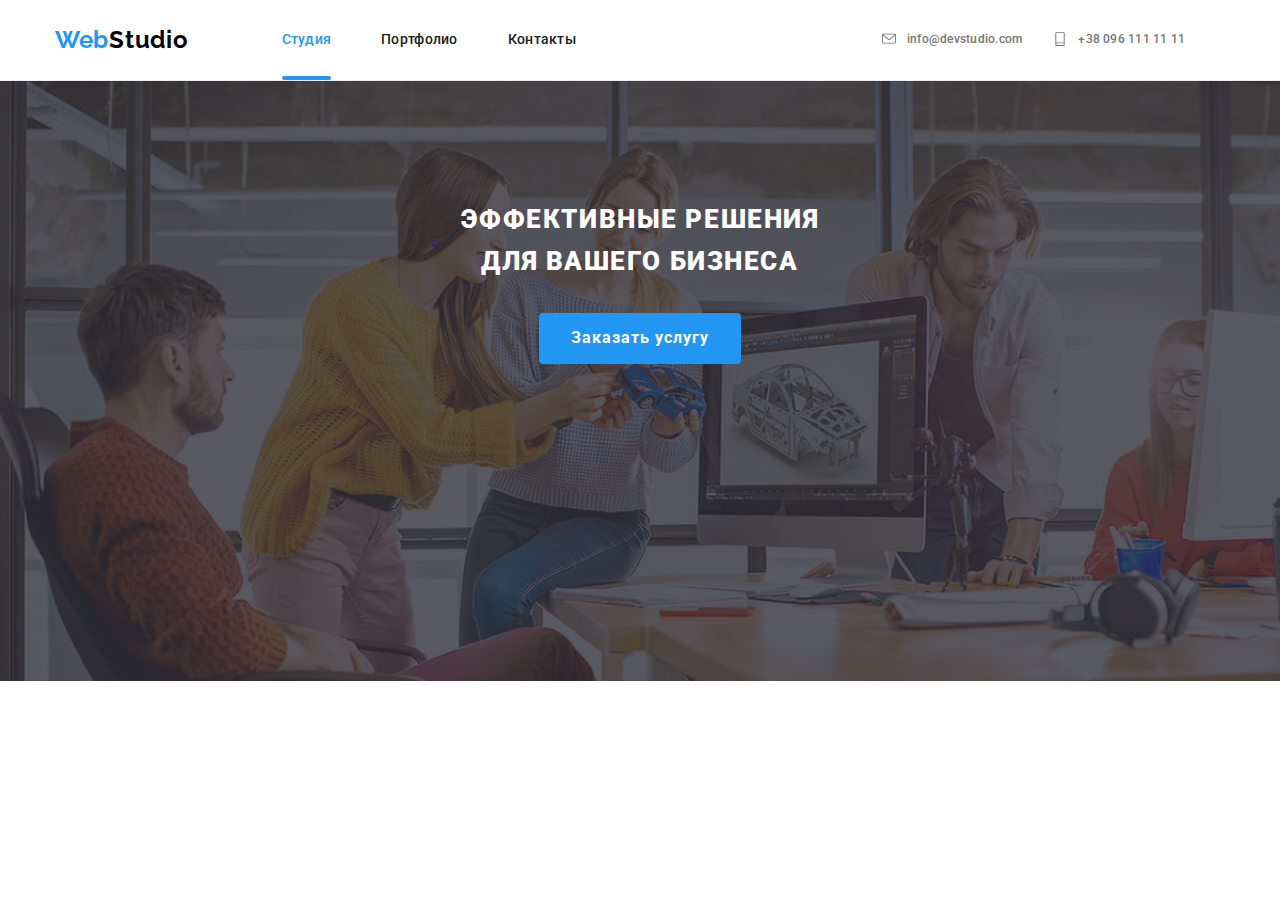
==== index.html @ 2057ddf6 "исправляет ошибки в хедере" ====
<!DOCTYPE html>
<html lang="ru">
  <head>
    <meta charset="UTF-8" />
    <meta name="viewport" content="width=device-width, initial-scale=1.0" />
    <link
      href="https://fonts.googleapis.com/css2?family=Raleway:wght@700&family=Roboto:wght@400;500;700&display=swap"
      rel="stylesheet"
    />
    <link
      rel="stylesheet"
      href="https://cdnjs.cloudflare.com/ajax/libs/modern-normalize/0.7.0/modern-normalize.min.css"
    />
    <link rel="stylesheet" href="./css/main.min.css" />
    <title>Document</title>
  </head>

  <body>
    <header class="header">
      <div class="container">
        <a class="logo-white" href="./index.html"
          ><span class="logo-blue">Web</span>Studio</a
        >
        <button type="button" class="header-menu-button" aria-expanded="false" aria-controls="container-nav-list" data-menu-button>
          <svg width="40" height="40">
            <use
              class="logo-burger"
              href="./images/svgsprite.svg#icon-burger"
            ></use>
            <use
              class="logo-x"
              href="./images/svgsprite.svg#x_icon"
            ></use>
          </svg>
        </button>
        <div class="container-nav-list" data-menu>
          <nav class="navigation">
            <ul class="nav-list">
              <li class="nav-list-item">
                <a class="nav-list-item-link current" href="./index.html">
                  Студия
                </a>
              </li>
              <li class="nav-list-item">
                <a class="nav-list-item-link" href="./portfolio.html">
                  Портфолио
                </a>
              </li>
              <li class="nav-list-item">
                <a class="nav-list-item-link" href=""> Контакты </a>
              </li>
            </ul>
          </nav>
          <ul class="contacts-list">
            <li class="contacts-list-item">
              <a
                class="contacts-list-item-link"
                href="mailto:info@devstudio.com"
              >
                <svg class="contacts-list-item-icon">
                  <use href="./images/svgsprite.svg#icon-envelope"></use>
                </svg>
                info@devstudio.com
              </a>
            </li>
            <li class="contacts-list-item">
              <a class="contacts-list-item-link" href="tel:+380961111111">
                <svg class="contacts-list-item-icon">
                  <use href="./images/svgsprite.svg#icon-smartphone"></use>
                </svg>
                +38 096 111 11 11
              </a>
            </li>
          </ul>
        </div>
      </div>
    </header>
    <main>
      <!--ГЕРОЙ-->
      <section class="hero">
        <div class="hero-content">
          <h1 class="main-header">
            Эффективные решения <br />
            для вашего бизнеса
          </h1>
          <button data-modal-open class="hero-button">Заказать услугу</button>
        </div>
      </section>
      <!--Возможности-->
      <!-- <section class="capabillity section">
        <div class="container">
          <ul class="capabillity-list">
            <li class="capabillity-list-item">
              <div class="capabillity-img-wrapper">
                <svg class="capabillity-svg">
                  <use href="./images/svgsprite.svg#icon-antenna"></use>
                </svg>
              </div>
              <h2 class="capabillity-header">Внимание к деталям</h2>
              <p class="capabillity-text">
                Идейные соображения, а также начало повседневной работы по
                формированию позиции
              </p>
            </li>
            <li class="capabillity-list-item">
              <div class="capabillity-img-wrapper">
                <svg class="capabillity-svg">
                  <use href="./images/svgsprite.svg#icon-clock"></use>
                </svg>
              </div>
              <h2 class="capabillity-header">Пунктуальность</h2>
              <p class="capabillity-text">
                Задача организации, в особенности же рамки и место обучения
                кадров влечет за собой.
              </p>
            </li>
            <li class="capabillity-list-item">
              <div class="capabillity-img-wrapper">
                <svg class="capabillity-svg">
                  <use href="./images/svgsprite.svg#icon-diagram"></use>
                </svg>
              </div>
              <h2 class="capabillity-header">Планирование</h2>
              <p class="capabillity-text">
                Равным образом консультация с широким активом в значительной
                степени обуславливает.
              </p>
            </li>
            <li class="capabillity-list-item">
              <div class="capabillity-img-wrapper">
                <svg class="capabillity-svg">
                  <use href="./images/svgsprite.svg#icon-astronaut"></use>
                </svg>
              </div>
              <h2 class="capabillity-header">Современные технологии</h2>
              <p class="capabillity-text">
                Значимость этих проблем настолько очевидна, что реализация
                плановых заданий.
              </p>
            </li>
          </ul>
        </div>
      </section> -->
      <!--Чем мы занимаемся-->
      <!-- <section class="section">
        <div class="container">
          <h2 class="second-header">Чем мы занимаемся</h2>
          <ul class="what-we-do-list">
            <li class="what-we-do-list-item">
              <img
                src="./images/box1.jpg"
                alt="фото лептопа"
                width="370"
                height="294"
              />

              <h3 class="what-we-do-header">Десктопные приложения</h3>
            </li>
            <li class="what-we-do-list-item">
              <img
                src="./images/box2.jpg"
                alt="фото смартфона"
                width="370"
                height="294"
              />
              <h3 class="what-we-do-header">Мобильные приложения</h3>
            </li>
            <li class="what-we-do-list-item">
              <img
                src="./images/box3.jpg"
                alt="фото десктопа"
                width="370"
                height="294"
              />
              <h3 class="what-we-do-header">Дизайнерские решения</h3>
            </li>
          </ul>
        </div>
      </section> -->
      <!--Наша команда-->
      <!-- <section>
        <div class="section-dark section">
          <h2 class="second-header">Наша команда</h2>
          <ul class="our-team-list">
            <li class="our-team-list-item">
              <img
                class="our-team-list-img"
                src="./images/img-1.jpg"
                alt="фото парня"
                width="270"
                height="260"
              />
              <h3 class="our-team-header">Николай Кучеренко</h3>
              <p class="our-team-text">Product Designer</p>
              <ul class="social-media-link-list">
                <li>
                  <a href="instagram" class="social-media-link-list-item"
                    ><svg class="social-media-link-item-svg">
                      <use href="./images/svgsprite.svg#icon-instagram"></use>
                    </svg>
                  </a>
                </li>
                <li>
                  <a href="twitter" class="social-media-link-list-item"
                    ><svg class="social-media-link-item-svg">
                      <use href="./images/svgsprite.svg#icon-twitter"></use>
                    </svg>
                  </a>
                </li>
                <li>
                  <a href="facebook" class="social-media-link-list-item"
                    ><svg class="social-media-link-item-svg">
                      <use href="./images/svgsprite.svg#icon-facebook"></use>
                    </svg>
                  </a>
                </li>
                <li>
                  <a href="linkedin " class="social-media-link-list-item"
                    ><svg class="social-media-link-item-svg">
                      <use href="./images/svgsprite.svg#icon-linkedin"></use>
                    </svg>
                  </a>
                </li>
              </ul>
            </li>
            <li class="our-team-list-item">
              <img
                class="our-team-list-img"
                src="./images/img-2.jpg"
                alt="фото девушки"
                width="270"
                height="260"
              />
              <h3 class="our-team-header">Ольга Иванова</h3>
              <p class="our-team-text">Frontend Developer</p>
              <ul class="social-media-link-list">
                <li>
                  <a href="instagram" class="social-media-link-list-item"
                    ><svg class="social-media-link-item-svg">
                      <use href="./images/svgsprite.svg#icon-instagram"></use>
                    </svg>
                  </a>
                </li>
                <li>
                  <a href="twitter" class="social-media-link-list-item"
                    ><svg class="social-media-link-item-svg">
                      <use href="./images/svgsprite.svg#icon-twitter"></use>
                    </svg>
                  </a>
                </li>
                <li>
                  <a href="facebook" class="social-media-link-list-item"
                    ><svg class="social-media-link-item-svg">
                      <use href="./images/svgsprite.svg#icon-facebook"></use>
                    </svg>
                  </a>
                </li>
                <li>
                  <a href="linkedin " class="social-media-link-list-item"
                    ><svg class="social-media-link-item-svg">
                      <use href="./images/svgsprite.svg#icon-linkedin"></use>
                    </svg>
                  </a>
                </li>
              </ul>
            </li>
            <li class="our-team-list-item">
              <img
                class="our-team-list-img"
                src="./images/img-3.jpg"
                alt="фото парня"
                width="270"
                height="260"
              />
              <h3 class="our-team-header">Андрей Шевченко</h3>
              <p class="our-team-text">Marketing</p>
              <ul class="social-media-link-list">
                <li>
                  <a href="instagram" class="social-media-link-list-item"
                    ><svg class="social-media-link-item-svg">
                      <use href="./images/svgsprite.svg#icon-instagram"></use>
                    </svg>
                  </a>
                </li>
                <li>
                  <a href="twitter" class="social-media-link-list-item"
                    ><svg class="social-media-link-item-svg">
                      <use href="./images/svgsprite.svg#icon-twitter"></use>
                    </svg>
                  </a>
                </li>
                <li>
                  <a href="facebook" class="social-media-link-list-item"
                    ><svg class="social-media-link-item-svg">
                      <use href="./images/svgsprite.svg#icon-facebook"></use>
                    </svg>
                  </a>
                </li>
                <li>
                  <a href="linkedin " class="social-media-link-list-item"
                    ><svg class="social-media-link-item-svg">
                      <use href="./images/svgsprite.svg#icon-linkedin"></use>
                    </svg>
                  </a>
                </li>
              </ul>
            </li>
            <li class="our-team-list-item">
              <img
                class="our-team-list-img"
                src="./images/img-4.jpg"
                alt="фото парня"
                width="270"
                height="260"
              />
              <h3 class="our-team-header">Иван Николаев</h3>
              <p class="our-team-text">UI Designer</p>
              <ul class="social-media-link-list">
                <li>
                  <a href="instagram" class="social-media-link-list-item"
                    ><svg class="social-media-link-item-svg">
                      <use href="./images/svgsprite.svg#icon-instagram"></use>
                    </svg>
                  </a>
                </li>
                <li>
                  <a href="twitter" class="social-media-link-list-item"
                    ><svg class="social-media-link-item-svg">
                      <use href="./images/svgsprite.svg#icon-twitter"></use>
                    </svg>
                  </a>
                </li>
                <li>
                  <a href="facebook" class="social-media-link-list-item"
                    ><svg class="social-media-link-item-svg">
                      <use href="./images/svgsprite.svg#icon-facebook"></use>
                    </svg>
                  </a>
                </li>
                <li>
                  <a href="linkedin " class="social-media-link-list-item"
                    ><svg class="social-media-link-item-svg">
                      <use href="./images/svgsprite.svg#icon-linkedin"></use>
                    </svg>
                  </a>
                </li>
              </ul>
            </li>
          </ul>
        </div>
      </section> -->
      <!--Клиенты-->
      <!-- <section class="section">
        <div class="container">
          <h2 class="second-header">Постоянные клиенты</h2>
          <ul class="clients-list">
            <li>
              <a class="clients-list-item" href="">
                <svg class="clients-list-item-svg" width="44" height="49">
                  <use href="./images/svgsprite.svg#icon-logo1"></use>
                </svg>
              </a>
            </li>
            <li>
              <a class="clients-list-item" href="">
                <svg class="clients-list-item-svg" width="40" height="52">
                  <use href="./images/svgsprite.svg#icon-logo2"></use>
                </svg>
              </a>
            </li>
            <li>
              <a class="clients-list-item" href="">
                <svg class="clients-list-item-svg" width="41" height="43">
                  <use href="./images/svgsprite.svg#icon-logo3"></use>
                </svg>
              </a>
            </li>
            <li>
              <a class="clients-list-item" href="">
                <svg class="clients-list-item-svg" width="80" height="42">
                  <use href="./images/svgsprite.svg#icon-logo4"></use>
                </svg>
              </a>
            </li>
            <li>
              <a class="clients-list-item" href="">
                <svg class="clients-list-item-svg" width="59" height="47">
                  <use href="./images/svgsprite.svg#icon-logo5"></use>
                </svg>
              </a>
            </li>
            <li>
              <a class="clients-list-item" href="">
                <svg class="clients-list-item-svg" width="88" height="45">
                  <use href="./images/svgsprite.svg#icon-logo6"></use>
                </svg>
              </a>
            </li>
          </ul>
        </div>
      </section>
    </main> -->
    <!--Футер-->
    <!-- <footer class="footer">
      <div class="container">
        <div class="adress-container">
          <a class="logo-black" href="./index.html"
            ><span class="logo-blue">Web </span>Studio</a
          >
          <address>
            <span class="adress-text">г. Киев, пр-т Леси Украинки, 26</span>
            <ul class="adress-list">
              <li class="footer-contacts-list-item">
                <a
                  class="contacts-list-footer-item-link"
                  href="mailto:info@devstudio.com"
                  >info@devstudio.com</a
                >
              </li>
              <li class="footer-contacts-list-item">
                <a
                  class="contacts-list-footer-item-link"
                  href="tel:+380961111111"
                  >+38 096 111 11 11</a
                >
              </li>
            </ul>
          </address>
        </div>
        <div class="footer-social-link-container">
          <p class="social-links-footer">Присоединяйтесь</p>
          <ul class="social-links-footer-list social-media-link-list">
            <li>
              <a
                class="social-links-footer-item social-media-link-list-item"
                href="instagram"
                ><svg class="social-media-link-item-svg">
                  <use href="./images/svgsprite.svg#icon-instagram"></use>
                </svg>
              </a>
            </li>
            <li>
              <a
                class="social-links-footer-item social-media-link-list-item"
                href="twitter"
                ><svg class="social-media-link-item-svg">
                  <use href="./images/svgsprite.svg#icon-twitter"></use>
                </svg>
              </a>
            </li>
            <li>
              <a
                class="social-links-footer-item social-media-link-list-item"
                href="facebook"
                ><svg class="social-media-link-item-svg">
                  <use href="./images/svgsprite.svg#icon-facebook"></use>
                </svg>
              </a>
            </li>
            <li>
              <a
                class="social-links-footer-item social-media-link-list-item"
                href="linkedin"
                ><svg class="social-media-link-item-svg">
                  <use href="./images/svgsprite.svg#icon-linkedin"></use>
                </svg>
              </a>
            </li>
          </ul>
        </div>
        <div class="submit-form-container">
          <b class="submit-text">Подпишитесь на рассылку</b>
          <form class="submit-form">
            <input
              type="email"
              name="user-email"
              autocomplete="off"
              class="footer-submit-input"
              placeholder="E-mail"
              required
            />
            <button type="submit" class="footer-submit-btn">
              Подписаться
              <svg class="footer-submit-btn-icon">
                <use href="./images/svgsprite.svg#icon-icontlgm"></use>
              </svg>
            </button>
          </form>
        </div>
      </div>
    </footer> -->
    <!-- МОДАЛЬНОЕ ОКНО -->
    <div data-modal class="backdrop is-hidden">
      <div class="modal-form-wrapper">
        <button data-modal-close type="button" class="modal-close-button">
          <svg class="modal-close-button-svg">
            <use href="./images/svgsprite.svg#icon-close"></use>
          </svg>
        </button>
        <form action="#" class="modal-form">
          <h2 class="modal-header">Оставьте свои данные, мы вам перезвоним</h2>
          <div class="modal-label-wrapper">
            <label class="modal-label"
              >Имя
              <input
                class="modal-input"
                type="text"
                name="user-name"
                placeholder=" "
                required
              />
              <svg class="modal-icon">
                <use href="./images/svgsprite.svg#icon-person"></use>
              </svg>
            </label>
          </div>
          <div class="modal-label-wrapper">
            <label class="modal-label"
              >Телефон
              <input
                class="modal-input"
                type="tel"
                name="user-tel"
                placeholder=" "
                required
              />
              <svg class="modal-icon">
                <use href="./images/svgsprite.svg#icon-phone"></use>
              </svg>
            </label>
          </div>
          <div class="modal-label-wrapper">
            <label class="modal-label"
              >Почта
              <input
                class="modal-input"
                type="email"
                name="user-email"
                placeholder=" "
              />
              <svg class="modal-icon">
                <use href="./images/svgsprite.svg#icon-email"></use>
              </svg>
            </label>
          </div>
          <span class="modal-message-span">Комментарий</span>
          <textarea
            class="modal-message"
            name="user-message"
            placeholder="Введите текст"
          ></textarea>
          <label class="modal-form-option">
            <input
              type="checkbox"
              class="modal-form-checkbox"
              name="policy"
              value="accept-policy"
            />
            <svg class="custom-checkbox">
              <use href="./images/svgsprite.svg#icon-iconcheck"></use>
            </svg>
            <span class="policy-text"
              >Соглашаюсь с рассылкой и принимаю
              <a href="#" class="policy-link">Условия договора</a></span
            >
          </label>
          <button type="submit" class="modal-button-submit">Отправить</button>
        </form>
      </div>
    </div>
    <script src="./js/menu.js"></script>
    <script src="./js/modal.js"></script>
  </body>
</html>
---- css/main.min.css ----
html{box-sizing:border-box}*,*::before,*::after{box-sizing:inherit;margin:0;padding:0}a{text-decoration:none;display:block}a :visited{text-decoration:none}ul{list-style-type:none;margin:0}body{font-family:Roboto, sans-serif}img{display:block;max-width:100%;height:auto}.is-hidden{opacity:0;visibility:hidden;pointer-events:none}.section{padding-top:94px;padding-bottom:94px}.container{display:flex;align-items:center;padding-left:15px;padding-right:15px}@media screen and (max-width: 767px){.container{justify-content:space-between}}@media screen and (min-width: 480px){.container{width:480px;margin:0 auto}}@media screen and (min-width: 768px){.container{width:768px;margin-left:auto;margin-right:auto}}@media screen and (min-width: 1200px){.container{width:1200px;height:auto;margin-left:auto;margin-right:auto;align-items:center}}.backdrop{position:fixed;left:0;top:0;width:100%;height:100%;background-color:rgba(0,0,0,0.5);z-index:100;transition:opacity 250ms cubic-bezier(0.4, 0, 0.2, 1)}.modal-form-wrapper{position:absolute;top:50%;left:50%;transform:translate(-50%, -50%);max-width:528px}.modal-form{display:flex;flex-direction:column;max-width:528px;width:100%;padding:40px;background:#ffffff;box-shadow:0px 1px 3px rgba(0,0,0,0.12),0px 1px 1px rgba(0,0,0,0.14),0px 2px 1px rgba(0,0,0,0.2);border-radius:4px}.modal-header{font-weight:bold;font-size:20px;line-height:1.15;letter-spacing:0.03em;margin-bottom:12px;color:#212121}.modal-label,.modal-input{font-size:12px;line-height:1.16;letter-spacing:0.01em;color:#212121}.modal-label-wrapper{position:relative;max-width:448px;margin-bottom:10px}.modal-input{display:block;width:100%;border:1px solid rgba(33,33,33,0.2);border-radius:4px;outline:none;padding-left:42px;padding-top:12px;padding-bottom:12px}.modal-input:focus,.modal-input:not(:placeholder-shown){border-color:#2196f3;border-radius:4px}.modal-icon{position:absolute;bottom:11px;left:12px;width:18px;height:18px;fill:#212121}.modal-input:focus+.modal-icon,.modal-input:not(:placeholder-shown)+.modal-icon{fill:#2196f3}.modal-close-button{position:absolute;top:8px;right:8px;width:30px;height:30px;border-radius:50%;border:1px solid rgba(0,0,0,0.1);background-color:white;transition:border-color 250ms cubic-bezier(0.4, 0, 0.2, 1)}.modal-close-button:hover{border-color:#2196f3}.modal-close-button-svg{width:100%;height:100%;padding:6px;transition:fill 250ms cubic-bezier(0.4, 0, 0.2, 1)}.modal-close-button:hover .modal-close-button-svg{fill:#2196f3;border-color:#2196f3}.modal-message{max-width:448px;height:120px;border:1px solid rgba(33,33,33,0.2);border-radius:4px;resize:none;outline:none;padding:12px 16px;margin-bottom:20px;font-weight:normal;font-size:12px;line-height:1.16;letter-spacing:0.01em;color:#212121}.modal-message:focus{border-color:#2196f3}.modal-message:focus::placeholder{color:#2196f3}.modal-message-span{font-weight:normal;font-size:12px;line-height:1.16;letter-spacing:0.01em;color:#757575;margin-bottom:4px}.modal-form-option{display:flex;align-items:center;margin-bottom:30px}.modal-form-checkbox{position:absolute;width:1px;height:1px;margin:-1px;border:0;padding:0;clip:rect(0 0 0 0);overflow:hidden}.custom-checkbox{width:16px;height:15px;fill:#ffffff;border:1px solid #212121;border-radius:2px;transition:fill 250ms cubic-bezier(0.4, 0, 0.2, 1),border 250ms cubic-bezier(0.4, 0, 0.2, 1);margin-right:8px;flex-shrink:0}.modal-form-checkbox:checked+.custom-checkbox{fill:#2196f3;border:none}.policy-text{font-weight:normal;font-size:14px;line-height:1.71;letter-spacing:0.03em;color:#757575}.policy-link{display:inline-block;color:#2196f3;text-decoration:underline}.modal-button-submit{font-family:inherit;font-style:normal;font-weight:bold;font-size:16px;line-height:1.9;letter-spacing:0.06em;background-color:#2196f3;color:#ffffff;border:none;border-radius:4px;display:block;align-items:center;text-align:center;margin-left:auto;margin-right:auto;padding-top:10px;padding-right:32px;padding-bottom:10px;padding-left:32px;transition:color 250ms cubic-bezier(0.4, 0, 0.2, 1);transition:background-color 250ms cubic-bezier(0.4, 0, 0.2, 1)}.modal-button-submit:hover{background-color:#f5f4fa;color:#2196f3}.modal-button-submit:focus{background-color:#f5f4fa;color:#2196f3}.header{position:relative;border-bottom:1px solid #ececec}.logo-white{font-family:Raleway;font-style:normal;font-weight:bold;font-size:24px;line-height:1.16;letter-spacing:0.03em;color:#000000}.logo-blue{color:#2196f3}.nav-list-item:hover,.nav-list-item :focus{color:#2196f3}.nav-list-item-link{position:relative;display:inline-flex;padding-top:8px;padding-bottom:8px;font-style:normal;font-weight:500;font-size:18px;line-height:1.16;letter-spacing:0.02em;color:#212121;transition:color 250ms cubic-bezier(0.4, 0, 0.2, 1)}.nav-list-item-link:hover,.nav-list-item-link:focus{color:#2196f3}.nav-list-item-link.current{color:#2196f3}.nav-list-item-link.current::after{position:absolute;bottom:0;content:"";display:block;width:100%;height:4px;background-color:#2196f3;border-radius:2px}.contacts-list-item-icon{width:16px;height:14px;margin-right:10px;fill:#757575;transition:fill 250ms cubic-bezier(0.4, 0, 0.2, 1)}.contacts-list-item-link{display:inline-flex;align-items:center;font-weight:500;line-height:1.16;font-size:18px;color:#757575;letter-spacing:0.02em;transition:color 250ms cubic-bezier(0.4, 0, 0.2, 1)}.contacts-list-item-link:hover,.contacts-list-item-link:focus{color:#2196f3}.contacts-list-item-link:hover .contacts-list-item-icon,.contacts-list-item-link:focus .contacts-list-item-icon{fill:#2196f3}@media screen and (max-width: 767px){.header{padding-top:10px;padding-bottom:10px}.header-menu-button{background-color:transparent;border:none;width:40px;height:40px}.header-menu-button:hover .logo-x,.header-menu-button:hover .logo-burger,.header-menu-button :focus .logo-x,.header-menu-button :focus .logo-burger{fill:#2196f3}.header-menu-button.is-open .logo-x{opacity:1}.header-menu-button.is-open .logo-burger{opacity:0}.logo-x{opacity:0;transition:opacity 250ms cubic-bezier(0.4, 0, 0.2, 1)}.logo-burger{opacity:1;transition:opacity 250ms cubic-bezier(0.4, 0, 0.2, 1)}.container-nav-list{position:absolute;top:100%;height:auto;padding-top:60px;padding-bottom:60px;padding-left:140px;padding-right:140px;text-align:center;transform:translateY(-150%);transition:transform 250ms cubic-bezier(0.4, 0, 0.2, 1),background-color 250ms cubic-bezier(0.4, 0, 0.2, 1)}.container-nav-list.is-open{transform:translateY(0);background-color:#ffffff}.navigation{margin-bottom:60px;max-width:100%}.nav-list-item:not(:last-child){margin-bottom:40px}.contacts-list-item:not(:last-child){margin-bottom:16px}}@media screen and (min-width: 768px){.header-menu-button{display:none}.logo-white{margin-right:88px}.container-nav-list{display:flex}.nav-list{display:flex}.nav-list-item:not(:last-child){margin-right:50px}.nav-list-item-link{font-size:14px;line-height:1.14;letter-spacing:0.02em;padding-top:32px;padding-bottom:32px}.navigation{margin-right:84px}.contacts-list{padding-top:21px;padding-bottom:12px}.contacts-list-item:not(:last-child){margin-bottom:10px}.contacts-list-item-link{font-size:12px;line-height:1.166;letter-spacing:0.02em}}@media screen and (min-width: 1200px){.contacts-list{display:flex;padding-top:32px;padding-bottom:20px}.contacts-list-item:not(:last-child){margin-right:30px}.nav-list{height:auto}.nav-list-item:not(:last-child){margin-right:50px}.logo-white{margin-right:93px}.navigation{margin-right:305px}}@media screen and (min-width: 480px){.main-header{font-weight:900;font-size:26px;line-height:1.615;text-align:center;letter-spacing:0.06em;text-transform:uppercase;color:#ffffff;padding-top:118px;margin-bottom:30px}}.hero{display:flex;max-width:1600px;height:600px;justify-content:center;align-items:center;background-image:linear-gradient(rgba(47,48,58,0.8), rgba(47,48,58,0.8)),url("../images/herobg.jpg");background-size:cover;margin-right:auto;margin-left:auto}.hero-content{max-width:100%;height:100%}.hero-button{font-family:inherit;font-style:normal;font-weight:bold;font-size:16px;line-height:1.9;letter-spacing:0.06em;background-color:#2196f3;color:#ffffff;border:none;border-radius:4px;display:block;align-items:center;text-align:center;margin-left:auto;margin-right:auto;padding-top:10px;padding-right:32px;padding-bottom:10px;padding-left:32px;transition:color 250ms cubic-bezier(0.4, 0, 0.2, 1);transition:background-color 250ms cubic-bezier(0.4, 0, 0.2, 1)}.hero-button:hover,.hero-button:focus{background-color:#f5f4fa;color:#2196f3}.capabillity-header{font-style:normal;font-weight:bold;font-size:14px;line-height:1.14;letter-spacing:0.03em;text-transform:uppercase;color:#212121;margin-top:0px;margin-bottom:10px}.capabillity-text{font-style:normal;font-weight:normal;font-size:14px;line-height:1.71;letter-spacing:0.03em;color:#757575}.capabillity-list{display:flex;padding-left:0;margin-top:0;margin-bottom:0}.capabillity-list-item{max-width:270px}.capabillity-list-item:not(:last-child){margin-right:30px}.capabillity-img-wrapper{display:flex;width:100%;height:120px;background-color:#f5f4fa;align-items:center;justify-content:center;border-radius:4px;margin-bottom:30px}.capabillity-svg{width:70px;height:70px}.second-header{font-style:normal;font-weight:bold;font-size:36px;line-height:1.16;text-align:center;letter-spacing:0.03em;color:#212121;margin-top:0px;margin-bottom:50px}.what-we-do-header{position:absolute;bottom:0;width:100%;background-color:rgba(47,48,58,0.8);font-style:normal;font-weight:bold;font-size:14px;line-height:1.17;letter-spacing:0.03em;text-transform:uppercase;color:#ffffff;text-align:center;padding-top:27px;padding-bottom:27px}.what-we-do-wrapper{top:0}.what-we-do-list{display:flex}.what-we-do-list-item{position:relative;width:370px;height:auto}.what-we-do-list-item:not(:last-child){margin-right:30px}.section-dark{background-color:#f5f4fa}.our-team-list{display:flex;justify-content:center}.our-team-list-item{background-color:white;border-radius:0px 0px 4px 4px;box-shadow:0px 2px 1px rgba(0,0,0,0.2),0px 1px 1px rgba(0,0,0,0.14),0px 1px 3px rgba(0,0,0,0.12);width:270px;height:auto}.our-team-list-item:not(:last-child){margin-right:30px}.our-team-list-img{margin-bottom:30px}.our-team-header{font-style:normal;font-weight:500;font-size:16px;line-height:1.19;letter-spacing:0.03em;color:#212121;margin-top:0px;margin-bottom:10px;margin-left:auto;margin-right:auto;text-align:center}.our-team-text{font-style:normal;font-weight:normal;text-align:center;font-size:16px;line-height:1.19;letter-spacing:0.03em;color:#757575;margin-top:0;margin-bottom:16px}.social-media-link-list{display:flex;justify-content:space-between;max-width:206px;margin-right:auto;margin-left:auto;margin-top:16px;margin-bottom:24px}.social-media-link-list-item{display:flex;align-items:center;justify-content:center;width:44px;height:44px;border-radius:50%;transition:background-color 250ms cubic-bezier(0.4, 0, 0.2, 1)}.social-media-link-list-item:not(:last-child){margin-right:10px}.social-media-link-list-item:hover,.social-media-link-list-item:focus{background-color:#2196f3}.social-media-link-list-item:hover .social-media-link-item-svg,.social-media-link-list-item:focus .social-media-link-item-svg{fill:#ffffff}.social-media-link-item-svg{width:20px;height:20px;fill:#afb1b8;transition:fill 250ms cubic-bezier(0.4, 0, 0.2, 1)}.clients-list{display:flex;justify-content:space-around}.clients-list-item{display:flex;justify-content:center;align-items:center;border:1px solid #afb1b8;border-radius:4px;width:170px;height:90px;transition:border 250ms cubic-bezier(0.4, 0, 0.2, 1)}.clients-list-item:hover,.clients-list-item:focus{border:1px solid #2196f3;border-radius:4px}.clients-list-item:hover .clients-list-item-svg,.clients-list-item:focus .clients-list-item-svg{fill:#2196f3}.clients-list-item-svg{fill:#afb1b8;transition:fill 250ms cubic-bezier(0.4, 0, 0.2, 1)}.footer{background-color:#2f303a}.footer .container{display:flex;padding-top:60px;padding-bottom:60px;align-items:baseline}.footer-social-link-container{width:206px;text-align:start;margin-right:93px}.footer-contacts-list-item:not(:last-child){margin-bottom:9px}.logo-black{font-family:Raleway;font-style:normal;font-weight:bold;font-size:26px;line-height:1.19;letter-spacing:0.03em;color:#ffffff;margin-bottom:20px}.adress-text{display:block;font-family:Roboto;font-style:normal;font-weight:normal;font-size:14px;line-height:1.71;letter-spacing:0.03em;color:#ffffff;margin-bottom:9px}.adress-container{margin-right:69px;width:231px}.contacts-list-footer-item-link{font-family:Roboto;font-weight:500;font-style:normal;line-height:1.14;font-size:14px;color:rgba(255,255,255,0.6);letter-spacing:0.02em;transition:color 250ms cubic-bezier(0.4, 0, 0.2, 1)}.contacts-list-footer-item-link:hover,.contacts-list-footer-item-link:focus{color:#2196f3}.social-media-link-list{display:flex;justify-content:space-between;max-width:206px;margin-right:auto;margin-left:auto;margin-top:16px;margin-bottom:24px}.social-media-link-list-item{display:flex;align-items:center;justify-content:center;width:44px;height:44px;border-radius:50%;transition:background-color 250ms cubic-bezier(0.4, 0, 0.2, 1)}.social-media-link-list-item:not(:last-child){margin-right:10px}.social-media-link-list-item:hover,.social-media-link-list-item:focus{background-color:#2196f3}.social-media-link-list-item:hover .social-media-link-item-svg,.social-media-link-list-item:focus .social-media-link-item-svg{fill:#ffffff}.social-media-link-item-svg{width:20px;height:20px;fill:#afb1b8;transition:fill 250ms cubic-bezier(0.4, 0, 0.2, 1)}.social-links-footer{font-style:normal;font-weight:bold;font-size:14px;line-height:1.14;letter-spacing:0.03em;text-transform:uppercase;color:#ffffff;margin-bottom:20px}.social-links-footer-list li{background-color:rgba(255,255,255,0.1);border-radius:50%}.social-links-footer-item .social-media-link-item-svg{fill:#ffffff}.social-links-footer-item:hover,.social-links-footer-item:focus{color:#2196f3}.submit-form{display:flex;max-width:100%}.submit-form-container{max-width:570px}.submit-text{display:block;font-weight:normal;font-size:14px;line-height:16px;letter-spacing:0.03em;text-transform:uppercase;color:#ffffff;margin-bottom:20px}.footer-submit-input{width:358px;border:1px solid rgba(255,255,255,0.3);border-radius:4px;background-color:transparent;padding-left:16px;padding-top:15px;padding-bottom:15px;margin-right:12px;outline:none;color:#ffffff}.footer-submit-input:not(:placeholder-shown){background-color:transparent;border:1px solid #2196f3;border-radius:4px}.footer-submit-btn{font-family:inherit;font-style:normal;font-weight:bold;font-size:16px;line-height:1.9;letter-spacing:0.06em;background-color:#2196f3;color:#ffffff;border:none;border-radius:4px;display:flex;align-items:center;text-align:center;margin-left:auto;margin-right:auto;padding-top:10px;padding-right:32px;padding-bottom:10px;padding-left:32px;transition:color 250ms cubic-bezier(0.4, 0, 0.2, 1);transition:background-color 250ms cubic-bezier(0.4, 0, 0.2, 1)}.footer-submit-btn:hover,.footer-submit-btn:focus{background-color:#f5f4fa;color:#2196f3}.footer-submit-btn:hover .footer-submit-btn-icon,.footer-submit-btn:focus .footer-submit-btn-icon{fill:#2196f3}.footer-submit-btn-icon{width:24px;height:24px;fill:#ffffff;transition:fill 250ms cubic-bezier(0.4, 0, 0.2, 1);margin-left:10px}
/*# sourceMappingURL=main.min.css.map */
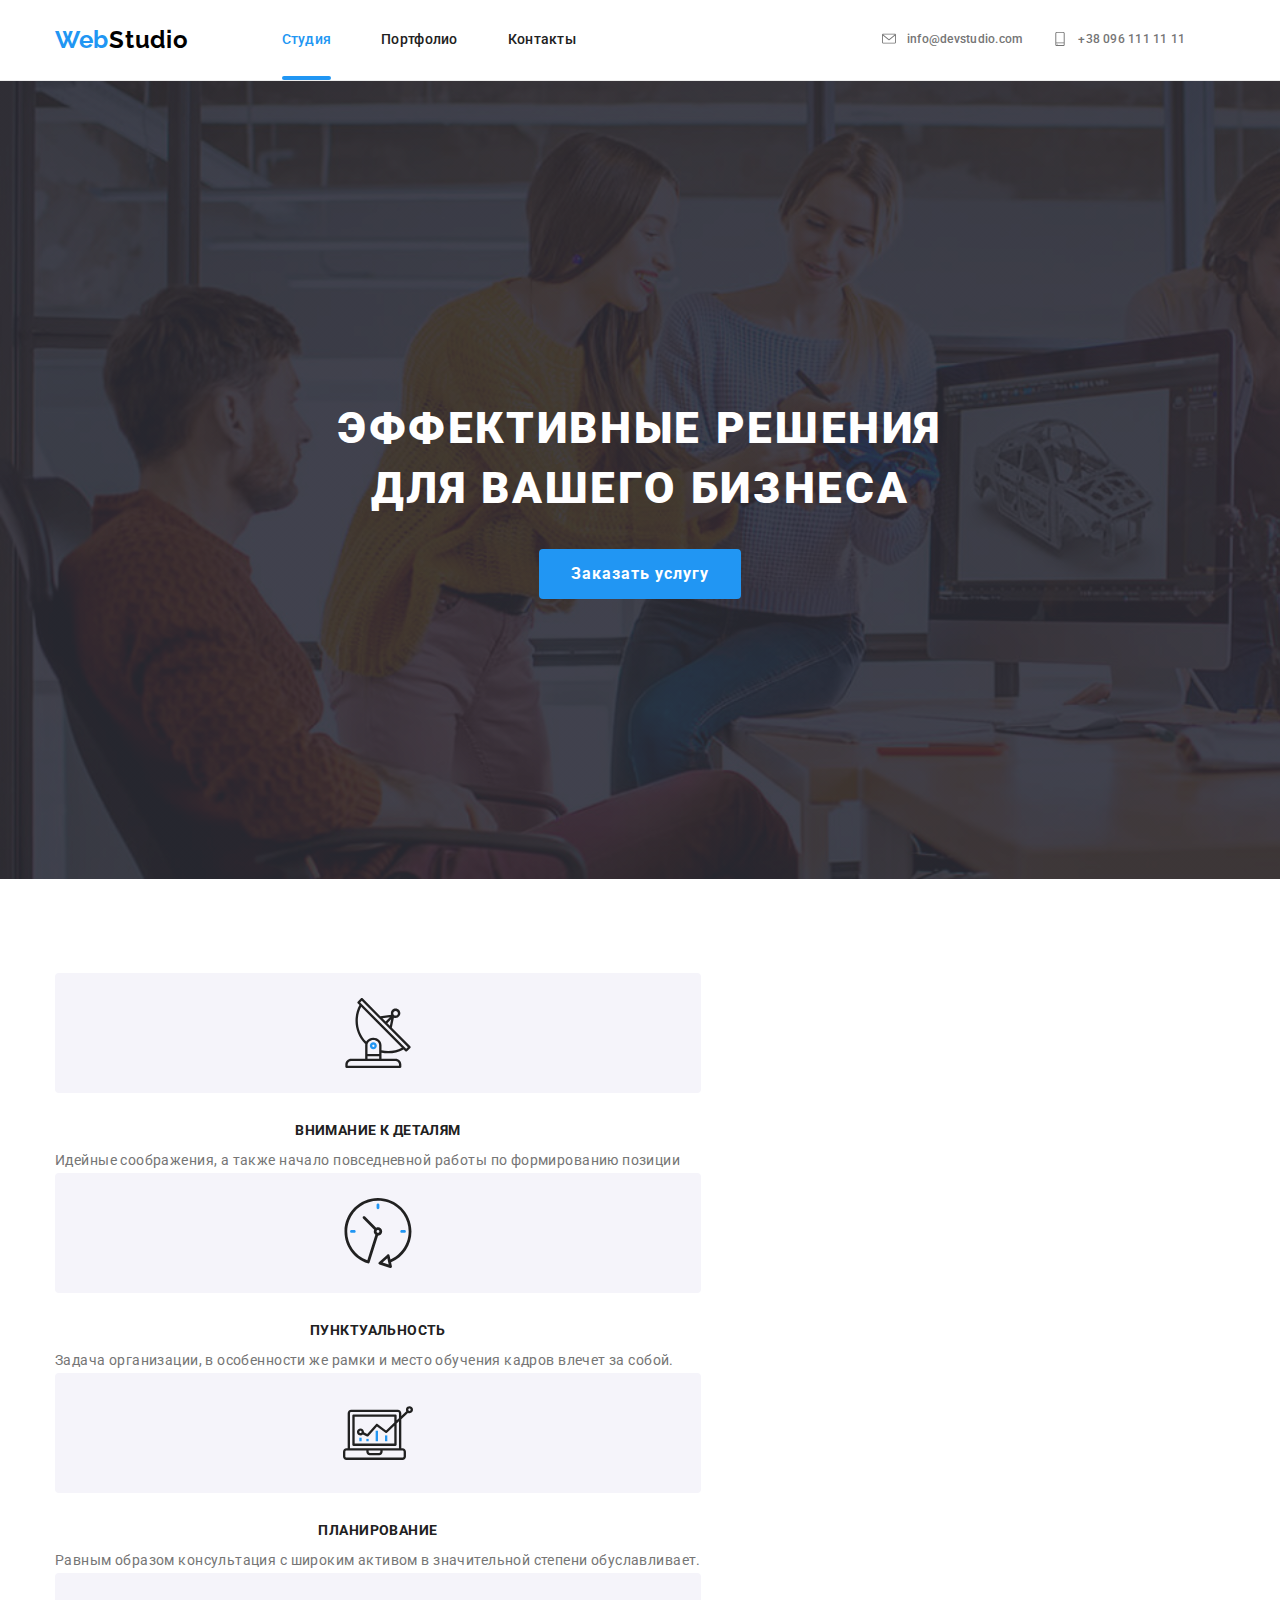
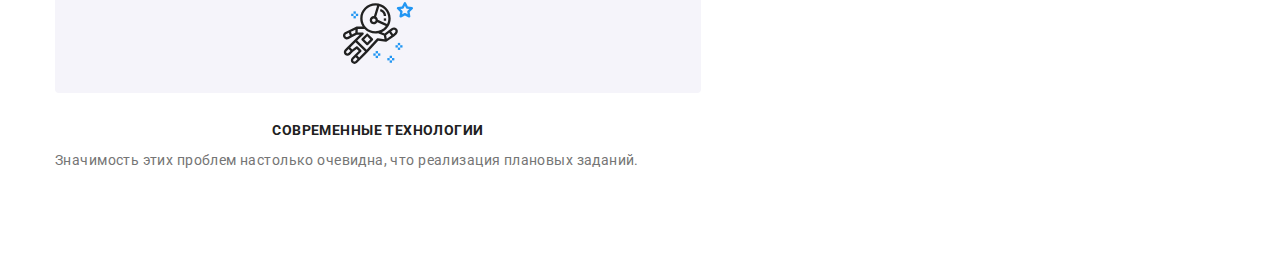
==== commit 8db4c0b5: "возможности моб+табл" ====
--- a/index.html
+++ b/index.html
@@ -87,7 +87,7 @@
         </div>
       </section>
       <!--Возможности-->
-      <!-- <section class="capabillity section">
+      <section class="capabillity section">
         <div class="container">
           <ul class="capabillity-list">
             <li class="capabillity-list-item">
@@ -140,7 +140,7 @@
             </li>
           </ul>
         </div>
-      </section> -->
+      </section>
       <!--Чем мы занимаемся-->
       <!-- <section class="section">
         <div class="container">
--- a/css/main.min.css
+++ b/css/main.min.css
@@ -1,2 +1,2 @@
-html{box-sizing:border-box}*,*::before,*::after{box-sizing:inherit;margin:0;padding:0}a{text-decoration:none;display:block}a :visited{text-decoration:none}ul{list-style-type:none;margin:0}body{font-family:Roboto, sans-serif}img{display:block;max-width:100%;height:auto}.is-hidden{opacity:0;visibility:hidden;pointer-events:none}.section{padding-top:94px;padding-bottom:94px}.container{display:flex;align-items:center;padding-left:15px;padding-right:15px}@media screen and (max-width: 767px){.container{justify-content:space-between}}@media screen and (min-width: 480px){.container{width:480px;margin:0 auto}}@media screen and (min-width: 768px){.container{width:768px;margin-left:auto;margin-right:auto}}@media screen and (min-width: 1200px){.container{width:1200px;height:auto;margin-left:auto;margin-right:auto;align-items:center}}.backdrop{position:fixed;left:0;top:0;width:100%;height:100%;background-color:rgba(0,0,0,0.5);z-index:100;transition:opacity 250ms cubic-bezier(0.4, 0, 0.2, 1)}.modal-form-wrapper{position:absolute;top:50%;left:50%;transform:translate(-50%, -50%);max-width:528px}.modal-form{display:flex;flex-direction:column;max-width:528px;width:100%;padding:40px;background:#ffffff;box-shadow:0px 1px 3px rgba(0,0,0,0.12),0px 1px 1px rgba(0,0,0,0.14),0px 2px 1px rgba(0,0,0,0.2);border-radius:4px}.modal-header{font-weight:bold;font-size:20px;line-height:1.15;letter-spacing:0.03em;margin-bottom:12px;color:#212121}.modal-label,.modal-input{font-size:12px;line-height:1.16;letter-spacing:0.01em;color:#212121}.modal-label-wrapper{position:relative;max-width:448px;margin-bottom:10px}.modal-input{display:block;width:100%;border:1px solid rgba(33,33,33,0.2);border-radius:4px;outline:none;padding-left:42px;padding-top:12px;padding-bottom:12px}.modal-input:focus,.modal-input:not(:placeholder-shown){border-color:#2196f3;border-radius:4px}.modal-icon{position:absolute;bottom:11px;left:12px;width:18px;height:18px;fill:#212121}.modal-input:focus+.modal-icon,.modal-input:not(:placeholder-shown)+.modal-icon{fill:#2196f3}.modal-close-button{position:absolute;top:8px;right:8px;width:30px;height:30px;border-radius:50%;border:1px solid rgba(0,0,0,0.1);background-color:white;transition:border-color 250ms cubic-bezier(0.4, 0, 0.2, 1)}.modal-close-button:hover{border-color:#2196f3}.modal-close-button-svg{width:100%;height:100%;padding:6px;transition:fill 250ms cubic-bezier(0.4, 0, 0.2, 1)}.modal-close-button:hover .modal-close-button-svg{fill:#2196f3;border-color:#2196f3}.modal-message{max-width:448px;height:120px;border:1px solid rgba(33,33,33,0.2);border-radius:4px;resize:none;outline:none;padding:12px 16px;margin-bottom:20px;font-weight:normal;font-size:12px;line-height:1.16;letter-spacing:0.01em;color:#212121}.modal-message:focus{border-color:#2196f3}.modal-message:focus::placeholder{color:#2196f3}.modal-message-span{font-weight:normal;font-size:12px;line-height:1.16;letter-spacing:0.01em;color:#757575;margin-bottom:4px}.modal-form-option{display:flex;align-items:center;margin-bottom:30px}.modal-form-checkbox{position:absolute;width:1px;height:1px;margin:-1px;border:0;padding:0;clip:rect(0 0 0 0);overflow:hidden}.custom-checkbox{width:16px;height:15px;fill:#ffffff;border:1px solid #212121;border-radius:2px;transition:fill 250ms cubic-bezier(0.4, 0, 0.2, 1),border 250ms cubic-bezier(0.4, 0, 0.2, 1);margin-right:8px;flex-shrink:0}.modal-form-checkbox:checked+.custom-checkbox{fill:#2196f3;border:none}.policy-text{font-weight:normal;font-size:14px;line-height:1.71;letter-spacing:0.03em;color:#757575}.policy-link{display:inline-block;color:#2196f3;text-decoration:underline}.modal-button-submit{font-family:inherit;font-style:normal;font-weight:bold;font-size:16px;line-height:1.9;letter-spacing:0.06em;background-color:#2196f3;color:#ffffff;border:none;border-radius:4px;display:block;align-items:center;text-align:center;margin-left:auto;margin-right:auto;padding-top:10px;padding-right:32px;padding-bottom:10px;padding-left:32px;transition:color 250ms cubic-bezier(0.4, 0, 0.2, 1);transition:background-color 250ms cubic-bezier(0.4, 0, 0.2, 1)}.modal-button-submit:hover{background-color:#f5f4fa;color:#2196f3}.modal-button-submit:focus{background-color:#f5f4fa;color:#2196f3}.header{position:relative;border-bottom:1px solid #ececec}.logo-white{font-family:Raleway;font-style:normal;font-weight:bold;font-size:24px;line-height:1.16;letter-spacing:0.03em;color:#000000}.logo-blue{color:#2196f3}.nav-list-item:hover,.nav-list-item :focus{color:#2196f3}.nav-list-item-link{position:relative;display:inline-flex;padding-top:8px;padding-bottom:8px;font-style:normal;font-weight:500;font-size:18px;line-height:1.16;letter-spacing:0.02em;color:#212121;transition:color 250ms cubic-bezier(0.4, 0, 0.2, 1)}.nav-list-item-link:hover,.nav-list-item-link:focus{color:#2196f3}.nav-list-item-link.current{color:#2196f3}.nav-list-item-link.current::after{position:absolute;bottom:0;content:"";display:block;width:100%;height:4px;background-color:#2196f3;border-radius:2px}.contacts-list-item-icon{width:16px;height:14px;margin-right:10px;fill:#757575;transition:fill 250ms cubic-bezier(0.4, 0, 0.2, 1)}.contacts-list-item-link{display:inline-flex;align-items:center;font-weight:500;line-height:1.16;font-size:18px;color:#757575;letter-spacing:0.02em;transition:color 250ms cubic-bezier(0.4, 0, 0.2, 1)}.contacts-list-item-link:hover,.contacts-list-item-link:focus{color:#2196f3}.contacts-list-item-link:hover .contacts-list-item-icon,.contacts-list-item-link:focus .contacts-list-item-icon{fill:#2196f3}@media screen and (max-width: 767px){.header{padding-top:10px;padding-bottom:10px}.header-menu-button{background-color:transparent;border:none;width:40px;height:40px}.header-menu-button:hover .logo-x,.header-menu-button:hover .logo-burger,.header-menu-button :focus .logo-x,.header-menu-button :focus .logo-burger{fill:#2196f3}.header-menu-button.is-open .logo-x{opacity:1}.header-menu-button.is-open .logo-burger{opacity:0}.logo-x{opacity:0;transition:opacity 250ms cubic-bezier(0.4, 0, 0.2, 1)}.logo-burger{opacity:1;transition:opacity 250ms cubic-bezier(0.4, 0, 0.2, 1)}.container-nav-list{position:absolute;top:100%;height:auto;padding-top:60px;padding-bottom:60px;padding-left:140px;padding-right:140px;text-align:center;transform:translateY(-150%);transition:transform 250ms cubic-bezier(0.4, 0, 0.2, 1),background-color 250ms cubic-bezier(0.4, 0, 0.2, 1)}.container-nav-list.is-open{transform:translateY(0);background-color:#ffffff}.navigation{margin-bottom:60px;max-width:100%}.nav-list-item:not(:last-child){margin-bottom:40px}.contacts-list-item:not(:last-child){margin-bottom:16px}}@media screen and (min-width: 768px){.header-menu-button{display:none}.logo-white{margin-right:88px}.container-nav-list{display:flex}.nav-list{display:flex}.nav-list-item:not(:last-child){margin-right:50px}.nav-list-item-link{font-size:14px;line-height:1.14;letter-spacing:0.02em;padding-top:32px;padding-bottom:32px}.navigation{margin-right:84px}.contacts-list{padding-top:21px;padding-bottom:12px}.contacts-list-item:not(:last-child){margin-bottom:10px}.contacts-list-item-link{font-size:12px;line-height:1.166;letter-spacing:0.02em}}@media screen and (min-width: 1200px){.contacts-list{display:flex;padding-top:32px;padding-bottom:20px}.contacts-list-item:not(:last-child){margin-right:30px}.nav-list{height:auto}.nav-list-item:not(:last-child){margin-right:50px}.logo-white{margin-right:93px}.navigation{margin-right:305px}}@media screen and (min-width: 480px){.main-header{font-weight:900;font-size:26px;line-height:1.615;text-align:center;letter-spacing:0.06em;text-transform:uppercase;color:#ffffff;padding-top:118px;margin-bottom:30px}}.hero{display:flex;max-width:1600px;height:600px;justify-content:center;align-items:center;background-image:linear-gradient(rgba(47,48,58,0.8), rgba(47,48,58,0.8)),url("../images/herobg.jpg");background-size:cover;margin-right:auto;margin-left:auto}.hero-content{max-width:100%;height:100%}.hero-button{font-family:inherit;font-style:normal;font-weight:bold;font-size:16px;line-height:1.9;letter-spacing:0.06em;background-color:#2196f3;color:#ffffff;border:none;border-radius:4px;display:block;align-items:center;text-align:center;margin-left:auto;margin-right:auto;padding-top:10px;padding-right:32px;padding-bottom:10px;padding-left:32px;transition:color 250ms cubic-bezier(0.4, 0, 0.2, 1);transition:background-color 250ms cubic-bezier(0.4, 0, 0.2, 1)}.hero-button:hover,.hero-button:focus{background-color:#f5f4fa;color:#2196f3}.capabillity-header{font-style:normal;font-weight:bold;font-size:14px;line-height:1.14;letter-spacing:0.03em;text-transform:uppercase;color:#212121;margin-top:0px;margin-bottom:10px}.capabillity-text{font-style:normal;font-weight:normal;font-size:14px;line-height:1.71;letter-spacing:0.03em;color:#757575}.capabillity-list{display:flex;padding-left:0;margin-top:0;margin-bottom:0}.capabillity-list-item{max-width:270px}.capabillity-list-item:not(:last-child){margin-right:30px}.capabillity-img-wrapper{display:flex;width:100%;height:120px;background-color:#f5f4fa;align-items:center;justify-content:center;border-radius:4px;margin-bottom:30px}.capabillity-svg{width:70px;height:70px}.second-header{font-style:normal;font-weight:bold;font-size:36px;line-height:1.16;text-align:center;letter-spacing:0.03em;color:#212121;margin-top:0px;margin-bottom:50px}.what-we-do-header{position:absolute;bottom:0;width:100%;background-color:rgba(47,48,58,0.8);font-style:normal;font-weight:bold;font-size:14px;line-height:1.17;letter-spacing:0.03em;text-transform:uppercase;color:#ffffff;text-align:center;padding-top:27px;padding-bottom:27px}.what-we-do-wrapper{top:0}.what-we-do-list{display:flex}.what-we-do-list-item{position:relative;width:370px;height:auto}.what-we-do-list-item:not(:last-child){margin-right:30px}.section-dark{background-color:#f5f4fa}.our-team-list{display:flex;justify-content:center}.our-team-list-item{background-color:white;border-radius:0px 0px 4px 4px;box-shadow:0px 2px 1px rgba(0,0,0,0.2),0px 1px 1px rgba(0,0,0,0.14),0px 1px 3px rgba(0,0,0,0.12);width:270px;height:auto}.our-team-list-item:not(:last-child){margin-right:30px}.our-team-list-img{margin-bottom:30px}.our-team-header{font-style:normal;font-weight:500;font-size:16px;line-height:1.19;letter-spacing:0.03em;color:#212121;margin-top:0px;margin-bottom:10px;margin-left:auto;margin-right:auto;text-align:center}.our-team-text{font-style:normal;font-weight:normal;text-align:center;font-size:16px;line-height:1.19;letter-spacing:0.03em;color:#757575;margin-top:0;margin-bottom:16px}.social-media-link-list{display:flex;justify-content:space-between;max-width:206px;margin-right:auto;margin-left:auto;margin-top:16px;margin-bottom:24px}.social-media-link-list-item{display:flex;align-items:center;justify-content:center;width:44px;height:44px;border-radius:50%;transition:background-color 250ms cubic-bezier(0.4, 0, 0.2, 1)}.social-media-link-list-item:not(:last-child){margin-right:10px}.social-media-link-list-item:hover,.social-media-link-list-item:focus{background-color:#2196f3}.social-media-link-list-item:hover .social-media-link-item-svg,.social-media-link-list-item:focus .social-media-link-item-svg{fill:#ffffff}.social-media-link-item-svg{width:20px;height:20px;fill:#afb1b8;transition:fill 250ms cubic-bezier(0.4, 0, 0.2, 1)}.clients-list{display:flex;justify-content:space-around}.clients-list-item{display:flex;justify-content:center;align-items:center;border:1px solid #afb1b8;border-radius:4px;width:170px;height:90px;transition:border 250ms cubic-bezier(0.4, 0, 0.2, 1)}.clients-list-item:hover,.clients-list-item:focus{border:1px solid #2196f3;border-radius:4px}.clients-list-item:hover .clients-list-item-svg,.clients-list-item:focus .clients-list-item-svg{fill:#2196f3}.clients-list-item-svg{fill:#afb1b8;transition:fill 250ms cubic-bezier(0.4, 0, 0.2, 1)}.footer{background-color:#2f303a}.footer .container{display:flex;padding-top:60px;padding-bottom:60px;align-items:baseline}.footer-social-link-container{width:206px;text-align:start;margin-right:93px}.footer-contacts-list-item:not(:last-child){margin-bottom:9px}.logo-black{font-family:Raleway;font-style:normal;font-weight:bold;font-size:26px;line-height:1.19;letter-spacing:0.03em;color:#ffffff;margin-bottom:20px}.adress-text{display:block;font-family:Roboto;font-style:normal;font-weight:normal;font-size:14px;line-height:1.71;letter-spacing:0.03em;color:#ffffff;margin-bottom:9px}.adress-container{margin-right:69px;width:231px}.contacts-list-footer-item-link{font-family:Roboto;font-weight:500;font-style:normal;line-height:1.14;font-size:14px;color:rgba(255,255,255,0.6);letter-spacing:0.02em;transition:color 250ms cubic-bezier(0.4, 0, 0.2, 1)}.contacts-list-footer-item-link:hover,.contacts-list-footer-item-link:focus{color:#2196f3}.social-media-link-list{display:flex;justify-content:space-between;max-width:206px;margin-right:auto;margin-left:auto;margin-top:16px;margin-bottom:24px}.social-media-link-list-item{display:flex;align-items:center;justify-content:center;width:44px;height:44px;border-radius:50%;transition:background-color 250ms cubic-bezier(0.4, 0, 0.2, 1)}.social-media-link-list-item:not(:last-child){margin-right:10px}.social-media-link-list-item:hover,.social-media-link-list-item:focus{background-color:#2196f3}.social-media-link-list-item:hover .social-media-link-item-svg,.social-media-link-list-item:focus .social-media-link-item-svg{fill:#ffffff}.social-media-link-item-svg{width:20px;height:20px;fill:#afb1b8;transition:fill 250ms cubic-bezier(0.4, 0, 0.2, 1)}.social-links-footer{font-style:normal;font-weight:bold;font-size:14px;line-height:1.14;letter-spacing:0.03em;text-transform:uppercase;color:#ffffff;margin-bottom:20px}.social-links-footer-list li{background-color:rgba(255,255,255,0.1);border-radius:50%}.social-links-footer-item .social-media-link-item-svg{fill:#ffffff}.social-links-footer-item:hover,.social-links-footer-item:focus{color:#2196f3}.submit-form{display:flex;max-width:100%}.submit-form-container{max-width:570px}.submit-text{display:block;font-weight:normal;font-size:14px;line-height:16px;letter-spacing:0.03em;text-transform:uppercase;color:#ffffff;margin-bottom:20px}.footer-submit-input{width:358px;border:1px solid rgba(255,255,255,0.3);border-radius:4px;background-color:transparent;padding-left:16px;padding-top:15px;padding-bottom:15px;margin-right:12px;outline:none;color:#ffffff}.footer-submit-input:not(:placeholder-shown){background-color:transparent;border:1px solid #2196f3;border-radius:4px}.footer-submit-btn{font-family:inherit;font-style:normal;font-weight:bold;font-size:16px;line-height:1.9;letter-spacing:0.06em;background-color:#2196f3;color:#ffffff;border:none;border-radius:4px;display:flex;align-items:center;text-align:center;margin-left:auto;margin-right:auto;padding-top:10px;padding-right:32px;padding-bottom:10px;padding-left:32px;transition:color 250ms cubic-bezier(0.4, 0, 0.2, 1);transition:background-color 250ms cubic-bezier(0.4, 0, 0.2, 1)}.footer-submit-btn:hover,.footer-submit-btn:focus{background-color:#f5f4fa;color:#2196f3}.footer-submit-btn:hover .footer-submit-btn-icon,.footer-submit-btn:focus .footer-submit-btn-icon{fill:#2196f3}.footer-submit-btn-icon{width:24px;height:24px;fill:#ffffff;transition:fill 250ms cubic-bezier(0.4, 0, 0.2, 1);margin-left:10px}
+html{box-sizing:border-box}*,*::before,*::after{box-sizing:inherit;margin:0;padding:0}a{text-decoration:none;display:block}a :visited{text-decoration:none}ul{list-style-type:none;margin:0}body{font-family:Roboto, sans-serif}img{display:block;max-width:100%;height:auto}.is-hidden{opacity:0;visibility:hidden;pointer-events:none}.section{padding-top:60px;padding-bottom:60px}@media screen and (min-width: 1200px){.section{padding-top:94px;padding-bottom:94px}}.container{display:flex;align-items:center;padding-left:15px;padding-right:15px}@media screen and (max-width: 767px){.container{justify-content:space-between}}@media screen and (min-width: 480px){.container{width:480px;margin-left:auto;margin-right:auto}}@media screen and (min-width: 768px){.container{width:768px;margin-left:auto;margin-right:auto}}@media screen and (min-width: 1200px){.container{width:1200px;height:auto;margin-left:auto;margin-right:auto;align-items:center}}.backdrop{position:fixed;left:0;top:0;width:100%;height:100%;background-color:rgba(0,0,0,0.5);z-index:100;transition:opacity 250ms cubic-bezier(0.4, 0, 0.2, 1)}.modal-form-wrapper{position:absolute;top:50%;left:50%;transform:translate(-50%, -50%);max-width:450px}.modal-form{display:flex;flex-direction:column;max-width:528px;width:100%;padding:40px;background:#ffffff;box-shadow:0px 1px 3px rgba(0,0,0,0.12),0px 1px 1px rgba(0,0,0,0.14),0px 2px 1px rgba(0,0,0,0.2);border-radius:4px}.modal-header{font-weight:bold;font-size:20px;line-height:1.15;letter-spacing:0.03em;margin-bottom:12px;color:#212121}.modal-label,.modal-input{font-size:12px;line-height:1.16;letter-spacing:0.01em;color:#212121}.modal-label-wrapper{position:relative;max-width:448px;margin-bottom:10px}.modal-input{display:block;width:100%;border:1px solid rgba(33,33,33,0.2);border-radius:4px;outline:none;padding-left:42px;padding-top:12px;padding-bottom:12px}.modal-input:focus,.modal-input:not(:placeholder-shown){border-color:#2196f3;border-radius:4px}.modal-icon{position:absolute;bottom:11px;left:12px;width:18px;height:18px;fill:#212121}.modal-input:focus+.modal-icon,.modal-input:not(:placeholder-shown)+.modal-icon{fill:#2196f3}.modal-close-button{position:absolute;top:8px;right:8px;width:30px;height:30px;border-radius:50%;border:1px solid rgba(0,0,0,0.1);background-color:white;transition:border-color 250ms cubic-bezier(0.4, 0, 0.2, 1)}.modal-close-button:hover{border-color:#2196f3}.modal-close-button-svg{width:100%;height:100%;padding:6px;transition:fill 250ms cubic-bezier(0.4, 0, 0.2, 1)}.modal-close-button:hover .modal-close-button-svg{fill:#2196f3;border-color:#2196f3}.modal-message{max-width:448px;height:120px;border:1px solid rgba(33,33,33,0.2);border-radius:4px;resize:none;outline:none;padding:12px 16px;margin-bottom:20px;font-weight:normal;font-size:12px;line-height:1.16;letter-spacing:0.01em;color:#212121}.modal-message:focus{border-color:#2196f3}.modal-message:focus::placeholder{color:#2196f3}.modal-message-span{font-weight:normal;font-size:12px;line-height:1.16;letter-spacing:0.01em;color:#757575;margin-bottom:4px}.modal-form-option{display:flex;align-items:center;margin-bottom:30px}.modal-form-checkbox{position:absolute;width:1px;height:1px;margin:-1px;border:0;padding:0;clip:rect(0 0 0 0);overflow:hidden}.custom-checkbox{width:16px;height:15px;fill:#ffffff;border:1px solid #212121;border-radius:2px;transition:fill 250ms cubic-bezier(0.4, 0, 0.2, 1),border 250ms cubic-bezier(0.4, 0, 0.2, 1);margin-right:8px;flex-shrink:0}.modal-form-checkbox:checked+.custom-checkbox{fill:#2196f3;border:none}.policy-text{font-weight:normal;font-size:14px;line-height:1.71;letter-spacing:0.03em;color:#757575}.policy-link{display:inline-block;color:#2196f3;text-decoration:underline}.modal-button-submit{font-family:inherit;font-style:normal;font-weight:bold;font-size:16px;line-height:1.9;letter-spacing:0.06em;background-color:#2196f3;color:#ffffff;border:none;border-radius:4px;display:block;align-items:center;text-align:center;margin-left:auto;margin-right:auto;padding-top:10px;padding-right:32px;padding-bottom:10px;padding-left:32px;transition:color 250ms cubic-bezier(0.4, 0, 0.2, 1);transition:background-color 250ms cubic-bezier(0.4, 0, 0.2, 1)}.modal-button-submit:hover{background-color:#f5f4fa;color:#2196f3}.modal-button-submit:focus{background-color:#f5f4fa;color:#2196f3}.header{position:relative;border-bottom:1px solid #ececec}.logo-white{font-family:Raleway;font-style:normal;font-weight:bold;font-size:24px;line-height:1.16;letter-spacing:0.03em;color:#000000}.logo-blue{color:#2196f3}.nav-list-item:hover,.nav-list-item :focus{color:#2196f3}.nav-list-item-link{position:relative;display:inline-flex;padding-top:8px;padding-bottom:8px;font-style:normal;font-weight:500;font-size:18px;line-height:1.16;letter-spacing:0.02em;color:#212121;transition:color 250ms cubic-bezier(0.4, 0, 0.2, 1)}.nav-list-item-link:hover,.nav-list-item-link:focus{color:#2196f3}.nav-list-item-link.current{color:#2196f3}.nav-list-item-link.current::after{position:absolute;bottom:0;content:"";display:block;width:100%;height:4px;background-color:#2196f3;border-radius:2px}.contacts-list-item-icon{width:16px;height:14px;margin-right:10px;fill:#757575;transition:fill 250ms cubic-bezier(0.4, 0, 0.2, 1)}.contacts-list-item-link{display:inline-flex;align-items:center;font-weight:500;line-height:1.16;font-size:18px;color:#757575;letter-spacing:0.02em;transition:color 250ms cubic-bezier(0.4, 0, 0.2, 1)}.contacts-list-item-link:hover,.contacts-list-item-link:focus{color:#2196f3}.contacts-list-item-link:hover .contacts-list-item-icon,.contacts-list-item-link:focus .contacts-list-item-icon{fill:#2196f3}@media screen and (max-width: 767px){.header{padding-top:10px;padding-bottom:10px}.header-menu-button{background-color:transparent;border:none;width:40px;height:40px}.header-menu-button:hover .logo-x,.header-menu-button:hover .logo-burger,.header-menu-button :focus .logo-x,.header-menu-button :focus .logo-burger{fill:#2196f3}.header-menu-button.is-open .logo-x{opacity:1}.header-menu-button.is-open .logo-burger{opacity:0}.logo-x{opacity:0;transition:opacity 250ms cubic-bezier(0.4, 0, 0.2, 1)}.logo-burger{opacity:1;transition:opacity 250ms cubic-bezier(0.4, 0, 0.2, 1)}.container-nav-list{position:absolute;top:100%;height:auto;padding-top:60px;padding-bottom:60px;padding-left:140px;padding-right:140px;text-align:center;box-shadow:0px 4px 8px rgba(0,0,0,0.04),0px 2px 4px rgba(0,0,0,0.08),0px 1px 3px rgba(0,0,0,0.16);transform:translateY(-150%);transition:transform 250ms cubic-bezier(0.4, 0, 0.2, 1),background-color 250ms cubic-bezier(0.4, 0, 0.2, 1)}.container-nav-list.is-open{transform:translateY(0);background-color:#ffffff}.navigation{margin-bottom:60px;max-width:100%}.nav-list-item:not(:last-child){margin-bottom:40px}.contacts-list-item:not(:last-child){margin-bottom:16px}}@media screen and (min-width: 768px){.header-menu-button{display:none}.logo-white{margin-right:88px}.container-nav-list{display:flex}.nav-list{display:flex}.nav-list-item:not(:last-child){margin-right:50px}.nav-list-item-link{font-size:14px;line-height:1.14;letter-spacing:0.02em;padding-top:32px;padding-bottom:32px}.navigation{margin-right:84px}.contacts-list{padding-top:21px;padding-bottom:12px}.contacts-list-item:not(:last-child){margin-bottom:10px}.contacts-list-item-link{font-size:12px;line-height:1.166;letter-spacing:0.02em}}@media screen and (min-width: 1200px){.contacts-list{display:flex;padding-top:32px;padding-bottom:20px}.contacts-list-item:not(:last-child){margin-right:30px}.nav-list{height:auto}.nav-list-item:not(:last-child){margin-right:50px}.logo-white{margin-right:93px}.navigation{margin-right:305px}}.hero{background-image:linear-gradient(rgba(47,48,58,0.8), rgba(47,48,58,0.8)),url("../../images/hero-mobile.jpg");background-size:cover}.hero-content{max-width:100%;height:100%}.hero-button{font-family:inherit;font-style:normal;font-weight:bold;font-size:16px;line-height:1.9;letter-spacing:0.06em;background-color:#2196f3;color:#ffffff;border:none;border-radius:4px;display:block;align-items:center;text-align:center;margin-left:auto;margin-right:auto;padding-top:10px;padding-right:32px;padding-bottom:10px;padding-left:32px;transition:color 250ms cubic-bezier(0.4, 0, 0.2, 1);transition:background-color 250ms cubic-bezier(0.4, 0, 0.2, 1)}.hero-button:hover,.hero-button:focus{background-color:#f5f4fa;color:#2196f3}@media (min-resolution: 2dppx){.hero{background-image:linear-gradient(rgba(47,48,58,0.8), rgba(47,48,58,0.8)),url("../../images/hero-mobile@2x.jpg")}}@media screen and (min-width: 480px){.hero{max-width:480px;height:auto}.main-header{padding-left:60px;padding-right:60px;padding-top:118px;margin-bottom:30px}}@media screen and (min-width: 768px){.hero{max-width:768px;background-image:linear-gradient(rgba(47,48,58,0.8), rgba(47,48,58,0.8)),url("../../images/hero-tablet.jpg");background-size:cover}}@media screen and (min-width: 768px) and (min-resolution: 2dppx){.hero{background-image:linear-gradient(rgba(47,48,58,0.8), rgba(47,48,58,0.8)),url("../../images/hero-tablet@2x.jpg")}}@media screen and (min-width: 1200px){.hero{max-width:1600px;background-image:linear-gradient(rgba(47,48,58,0.8), rgba(47,48,58,0.8)),url("../../images/hero-desktop.jpg");background-size:cover}.hero-content{padding-top:200px;padding-bottom:280px}.main-header{font-weight:900;font-size:44px;line-height:1.36;text-align:center;letter-spacing:0.06em;text-transform:uppercase;color:#ffffff}}@media screen and (min-width: 1200px) and (min-resolution: 2dppx){.hero{background-image:linear-gradient(rgba(47,48,58,0.8), rgba(47,48,58,0.8)),url("../../images/hero-desktop@2x.jpg")}}@media screen and (max-width: 1199px){.main-header{font-weight:900;font-size:26px;line-height:1.615;text-align:center;letter-spacing:0.06em;text-transform:uppercase;color:#ffffff;padding-top:118px}.hero-content{padding-bottom:118px}}.capabillity-img-wrapper{display:flex;width:100%;height:120px;background-color:#f5f4fa;align-items:center;justify-content:center;border-radius:4px;margin-bottom:30px}.capabillity-header{font-style:normal;font-weight:bold;font-size:14px;line-height:1.14;letter-spacing:0.03em;text-transform:uppercase;color:#212121;margin-top:0px;margin-bottom:10px}.capabillity-text{font-style:normal;font-weight:normal;font-size:14px;line-height:1.71;letter-spacing:0.03em;color:#757575}.capabillity-svg{width:70px;height:70px}@media screen and (min-width: 480px){.cappability-list{max-width:100%}.cappability-list-item{max-width:450px}.cappability-list-item:not(:last-child){margin-bottom:30px}.capabillity-header{text-align:center}}@media screen and (min-width: 768px){.cappability-list{display:flex;flex-wrap:wrap}.cappability-list-item{width:calc((100% - 30px) / 2)}}.second-header{font-style:normal;font-weight:bold;font-size:36px;line-height:1.16;text-align:center;letter-spacing:0.03em;color:#212121;margin-top:0px;margin-bottom:50px}.what-we-do-header{position:absolute;bottom:0;width:100%;background-color:rgba(47,48,58,0.8);font-style:normal;font-weight:bold;font-size:14px;line-height:1.17;letter-spacing:0.03em;text-transform:uppercase;color:#ffffff;text-align:center;padding-top:27px;padding-bottom:27px}.what-we-do-wrapper{top:0}.what-we-do-list{display:flex}.what-we-do-list-item{position:relative;width:370px;height:auto}.what-we-do-list-item:not(:last-child){margin-right:30px}.section-dark{background-color:#f5f4fa}.our-team-list{display:flex;justify-content:center}.our-team-list-item{background-color:white;border-radius:0px 0px 4px 4px;box-shadow:0px 2px 1px rgba(0,0,0,0.2),0px 1px 1px rgba(0,0,0,0.14),0px 1px 3px rgba(0,0,0,0.12);width:270px;height:auto}.our-team-list-item:not(:last-child){margin-right:30px}.our-team-list-img{margin-bottom:30px}.our-team-header{font-style:normal;font-weight:500;font-size:16px;line-height:1.19;letter-spacing:0.03em;color:#212121;margin-top:0px;margin-bottom:10px;margin-left:auto;margin-right:auto;text-align:center}.our-team-text{font-style:normal;font-weight:normal;text-align:center;font-size:16px;line-height:1.19;letter-spacing:0.03em;color:#757575;margin-top:0;margin-bottom:16px}.social-media-link-list{display:flex;justify-content:space-between;max-width:206px;margin-right:auto;margin-left:auto;margin-top:16px;margin-bottom:24px}.social-media-link-list-item{display:flex;align-items:center;justify-content:center;width:44px;height:44px;border-radius:50%;transition:background-color 250ms cubic-bezier(0.4, 0, 0.2, 1)}.social-media-link-list-item:not(:last-child){margin-right:10px}.social-media-link-list-item:hover,.social-media-link-list-item:focus{background-color:#2196f3}.social-media-link-list-item:hover .social-media-link-item-svg,.social-media-link-list-item:focus .social-media-link-item-svg{fill:#ffffff}.social-media-link-item-svg{width:20px;height:20px;fill:#afb1b8;transition:fill 250ms cubic-bezier(0.4, 0, 0.2, 1)}.clients-list{display:flex;justify-content:space-around}.clients-list-item{display:flex;justify-content:center;align-items:center;border:1px solid #afb1b8;border-radius:4px;width:170px;height:90px;transition:border 250ms cubic-bezier(0.4, 0, 0.2, 1)}.clients-list-item:hover,.clients-list-item:focus{border:1px solid #2196f3;border-radius:4px}.clients-list-item:hover .clients-list-item-svg,.clients-list-item:focus .clients-list-item-svg{fill:#2196f3}.clients-list-item-svg{fill:#afb1b8;transition:fill 250ms cubic-bezier(0.4, 0, 0.2, 1)}.footer{background-color:#2f303a}.footer .container{display:flex;padding-top:60px;padding-bottom:60px;align-items:baseline}.footer-social-link-container{width:206px;text-align:start;margin-right:93px}.footer-contacts-list-item:not(:last-child){margin-bottom:9px}.logo-black{font-family:Raleway;font-style:normal;font-weight:bold;font-size:26px;line-height:1.19;letter-spacing:0.03em;color:#ffffff;margin-bottom:20px}.adress-text{display:block;font-family:Roboto;font-style:normal;font-weight:normal;font-size:14px;line-height:1.71;letter-spacing:0.03em;color:#ffffff;margin-bottom:9px}.adress-container{margin-right:69px;width:231px}.contacts-list-footer-item-link{font-family:Roboto;font-weight:500;font-style:normal;line-height:1.14;font-size:14px;color:rgba(255,255,255,0.6);letter-spacing:0.02em;transition:color 250ms cubic-bezier(0.4, 0, 0.2, 1)}.contacts-list-footer-item-link:hover,.contacts-list-footer-item-link:focus{color:#2196f3}.social-media-link-list{display:flex;justify-content:space-between;max-width:206px;margin-right:auto;margin-left:auto;margin-top:16px;margin-bottom:24px}.social-media-link-list-item{display:flex;align-items:center;justify-content:center;width:44px;height:44px;border-radius:50%;transition:background-color 250ms cubic-bezier(0.4, 0, 0.2, 1)}.social-media-link-list-item:not(:last-child){margin-right:10px}.social-media-link-list-item:hover,.social-media-link-list-item:focus{background-color:#2196f3}.social-media-link-list-item:hover .social-media-link-item-svg,.social-media-link-list-item:focus .social-media-link-item-svg{fill:#ffffff}.social-media-link-item-svg{width:20px;height:20px;fill:#afb1b8;transition:fill 250ms cubic-bezier(0.4, 0, 0.2, 1)}.social-links-footer{font-style:normal;font-weight:bold;font-size:14px;line-height:1.14;letter-spacing:0.03em;text-transform:uppercase;color:#ffffff;margin-bottom:20px}.social-links-footer-list li{background-color:rgba(255,255,255,0.1);border-radius:50%}.social-links-footer-item .social-media-link-item-svg{fill:#ffffff}.social-links-footer-item:hover,.social-links-footer-item:focus{color:#2196f3}.submit-form{display:flex;max-width:100%}.submit-form-container{max-width:570px}.submit-text{display:block;font-weight:normal;font-size:14px;line-height:16px;letter-spacing:0.03em;text-transform:uppercase;color:#ffffff;margin-bottom:20px}.footer-submit-input{width:358px;border:1px solid rgba(255,255,255,0.3);border-radius:4px;background-color:transparent;padding-left:16px;padding-top:15px;padding-bottom:15px;margin-right:12px;outline:none;color:#ffffff}.footer-submit-input:not(:placeholder-shown){background-color:transparent;border:1px solid #2196f3;border-radius:4px}.footer-submit-btn{font-family:inherit;font-style:normal;font-weight:bold;font-size:16px;line-height:1.9;letter-spacing:0.06em;background-color:#2196f3;color:#ffffff;border:none;border-radius:4px;display:flex;align-items:center;text-align:center;margin-left:auto;margin-right:auto;padding-top:10px;padding-right:32px;padding-bottom:10px;padding-left:32px;transition:color 250ms cubic-bezier(0.4, 0, 0.2, 1);transition:background-color 250ms cubic-bezier(0.4, 0, 0.2, 1)}.footer-submit-btn:hover,.footer-submit-btn:focus{background-color:#f5f4fa;color:#2196f3}.footer-submit-btn:hover .footer-submit-btn-icon,.footer-submit-btn:focus .footer-submit-btn-icon{fill:#2196f3}.footer-submit-btn-icon{width:24px;height:24px;fill:#ffffff;transition:fill 250ms cubic-bezier(0.4, 0, 0.2, 1);margin-left:10px}
 /*# sourceMappingURL=main.min.css.map */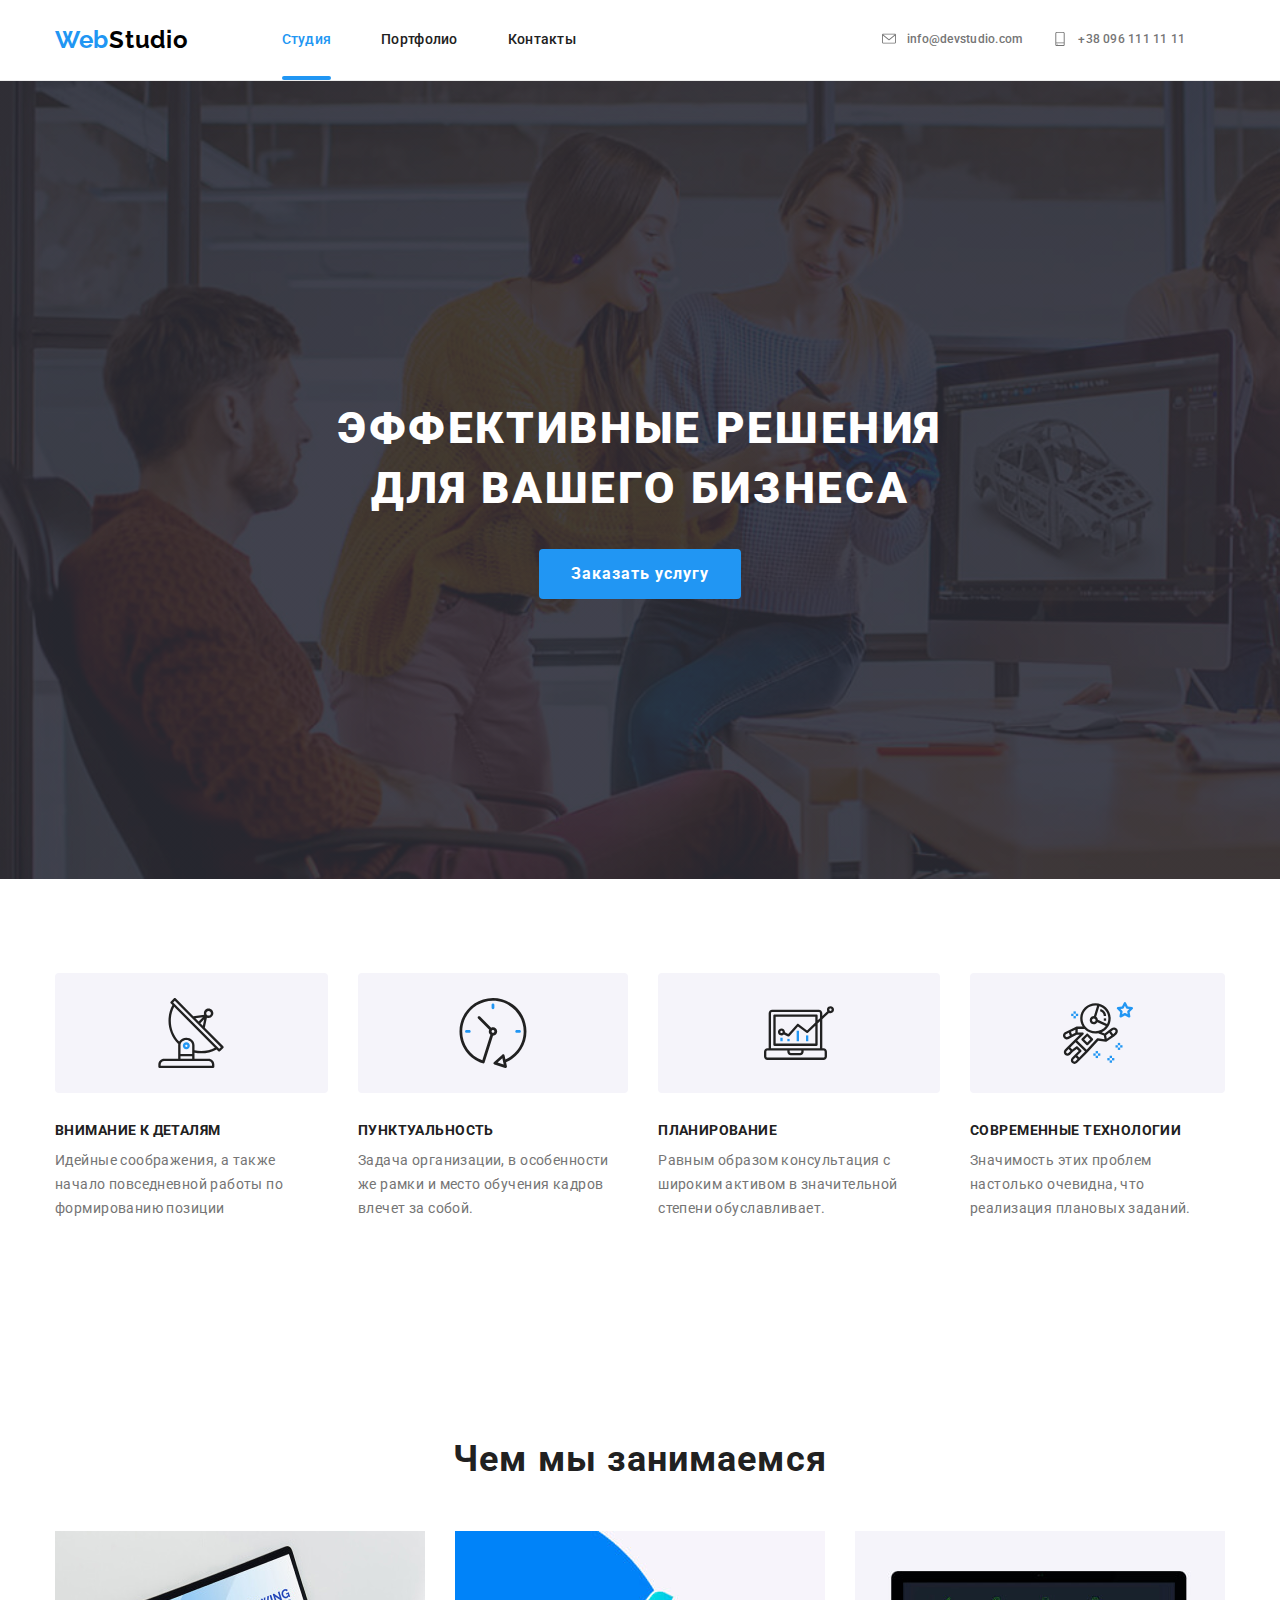
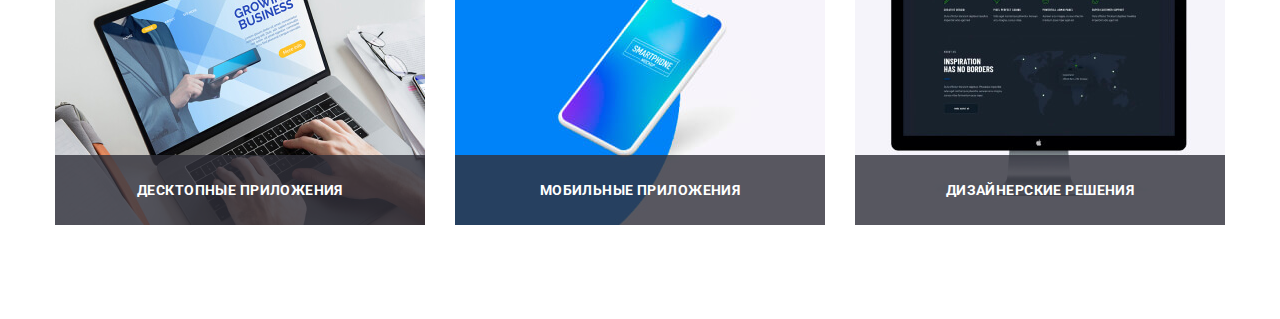
==== commit 50b91502: "what-we-do секция" ====
--- a/index.html
+++ b/index.html
@@ -142,7 +142,7 @@
         </div>
       </section>
       <!--Чем мы занимаемся-->
-      <!-- <section class="section">
+      <section class="section what-we-do">
         <div class="container">
           <h2 class="second-header">Чем мы занимаемся</h2>
           <ul class="what-we-do-list">
@@ -176,7 +176,7 @@
             </li>
           </ul>
         </div>
-      </section> -->
+      </section>
       <!--Наша команда-->
       <!-- <section>
         <div class="section-dark section">
--- a/css/main.min.css
+++ b/css/main.min.css
@@ -1,2 +1,2 @@
-html{box-sizing:border-box}*,*::before,*::after{box-sizing:inherit;margin:0;padding:0}a{text-decoration:none;display:block}a :visited{text-decoration:none}ul{list-style-type:none;margin:0}body{font-family:Roboto, sans-serif}img{display:block;max-width:100%;height:auto}.is-hidden{opacity:0;visibility:hidden;pointer-events:none}.section{padding-top:60px;padding-bottom:60px}@media screen and (min-width: 1200px){.section{padding-top:94px;padding-bottom:94px}}.container{display:flex;align-items:center;padding-left:15px;padding-right:15px}@media screen and (max-width: 767px){.container{justify-content:space-between}}@media screen and (min-width: 480px){.container{width:480px;margin-left:auto;margin-right:auto}}@media screen and (min-width: 768px){.container{width:768px;margin-left:auto;margin-right:auto}}@media screen and (min-width: 1200px){.container{width:1200px;height:auto;margin-left:auto;margin-right:auto;align-items:center}}.backdrop{position:fixed;left:0;top:0;width:100%;height:100%;background-color:rgba(0,0,0,0.5);z-index:100;transition:opacity 250ms cubic-bezier(0.4, 0, 0.2, 1)}.modal-form-wrapper{position:absolute;top:50%;left:50%;transform:translate(-50%, -50%);max-width:450px}.modal-form{display:flex;flex-direction:column;max-width:528px;width:100%;padding:40px;background:#ffffff;box-shadow:0px 1px 3px rgba(0,0,0,0.12),0px 1px 1px rgba(0,0,0,0.14),0px 2px 1px rgba(0,0,0,0.2);border-radius:4px}.modal-header{font-weight:bold;font-size:20px;line-height:1.15;letter-spacing:0.03em;margin-bottom:12px;color:#212121}.modal-label,.modal-input{font-size:12px;line-height:1.16;letter-spacing:0.01em;color:#212121}.modal-label-wrapper{position:relative;max-width:448px;margin-bottom:10px}.modal-input{display:block;width:100%;border:1px solid rgba(33,33,33,0.2);border-radius:4px;outline:none;padding-left:42px;padding-top:12px;padding-bottom:12px}.modal-input:focus,.modal-input:not(:placeholder-shown){border-color:#2196f3;border-radius:4px}.modal-icon{position:absolute;bottom:11px;left:12px;width:18px;height:18px;fill:#212121}.modal-input:focus+.modal-icon,.modal-input:not(:placeholder-shown)+.modal-icon{fill:#2196f3}.modal-close-button{position:absolute;top:8px;right:8px;width:30px;height:30px;border-radius:50%;border:1px solid rgba(0,0,0,0.1);background-color:white;transition:border-color 250ms cubic-bezier(0.4, 0, 0.2, 1)}.modal-close-button:hover{border-color:#2196f3}.modal-close-button-svg{width:100%;height:100%;padding:6px;transition:fill 250ms cubic-bezier(0.4, 0, 0.2, 1)}.modal-close-button:hover .modal-close-button-svg{fill:#2196f3;border-color:#2196f3}.modal-message{max-width:448px;height:120px;border:1px solid rgba(33,33,33,0.2);border-radius:4px;resize:none;outline:none;padding:12px 16px;margin-bottom:20px;font-weight:normal;font-size:12px;line-height:1.16;letter-spacing:0.01em;color:#212121}.modal-message:focus{border-color:#2196f3}.modal-message:focus::placeholder{color:#2196f3}.modal-message-span{font-weight:normal;font-size:12px;line-height:1.16;letter-spacing:0.01em;color:#757575;margin-bottom:4px}.modal-form-option{display:flex;align-items:center;margin-bottom:30px}.modal-form-checkbox{position:absolute;width:1px;height:1px;margin:-1px;border:0;padding:0;clip:rect(0 0 0 0);overflow:hidden}.custom-checkbox{width:16px;height:15px;fill:#ffffff;border:1px solid #212121;border-radius:2px;transition:fill 250ms cubic-bezier(0.4, 0, 0.2, 1),border 250ms cubic-bezier(0.4, 0, 0.2, 1);margin-right:8px;flex-shrink:0}.modal-form-checkbox:checked+.custom-checkbox{fill:#2196f3;border:none}.policy-text{font-weight:normal;font-size:14px;line-height:1.71;letter-spacing:0.03em;color:#757575}.policy-link{display:inline-block;color:#2196f3;text-decoration:underline}.modal-button-submit{font-family:inherit;font-style:normal;font-weight:bold;font-size:16px;line-height:1.9;letter-spacing:0.06em;background-color:#2196f3;color:#ffffff;border:none;border-radius:4px;display:block;align-items:center;text-align:center;margin-left:auto;margin-right:auto;padding-top:10px;padding-right:32px;padding-bottom:10px;padding-left:32px;transition:color 250ms cubic-bezier(0.4, 0, 0.2, 1);transition:background-color 250ms cubic-bezier(0.4, 0, 0.2, 1)}.modal-button-submit:hover{background-color:#f5f4fa;color:#2196f3}.modal-button-submit:focus{background-color:#f5f4fa;color:#2196f3}.header{position:relative;border-bottom:1px solid #ececec}.logo-white{font-family:Raleway;font-style:normal;font-weight:bold;font-size:24px;line-height:1.16;letter-spacing:0.03em;color:#000000}.logo-blue{color:#2196f3}.nav-list-item:hover,.nav-list-item :focus{color:#2196f3}.nav-list-item-link{position:relative;display:inline-flex;padding-top:8px;padding-bottom:8px;font-style:normal;font-weight:500;font-size:18px;line-height:1.16;letter-spacing:0.02em;color:#212121;transition:color 250ms cubic-bezier(0.4, 0, 0.2, 1)}.nav-list-item-link:hover,.nav-list-item-link:focus{color:#2196f3}.nav-list-item-link.current{color:#2196f3}.nav-list-item-link.current::after{position:absolute;bottom:0;content:"";display:block;width:100%;height:4px;background-color:#2196f3;border-radius:2px}.contacts-list-item-icon{width:16px;height:14px;margin-right:10px;fill:#757575;transition:fill 250ms cubic-bezier(0.4, 0, 0.2, 1)}.contacts-list-item-link{display:inline-flex;align-items:center;font-weight:500;line-height:1.16;font-size:18px;color:#757575;letter-spacing:0.02em;transition:color 250ms cubic-bezier(0.4, 0, 0.2, 1)}.contacts-list-item-link:hover,.contacts-list-item-link:focus{color:#2196f3}.contacts-list-item-link:hover .contacts-list-item-icon,.contacts-list-item-link:focus .contacts-list-item-icon{fill:#2196f3}@media screen and (max-width: 767px){.header{padding-top:10px;padding-bottom:10px}.header-menu-button{background-color:transparent;border:none;width:40px;height:40px}.header-menu-button:hover .logo-x,.header-menu-button:hover .logo-burger,.header-menu-button :focus .logo-x,.header-menu-button :focus .logo-burger{fill:#2196f3}.header-menu-button.is-open .logo-x{opacity:1}.header-menu-button.is-open .logo-burger{opacity:0}.logo-x{opacity:0;transition:opacity 250ms cubic-bezier(0.4, 0, 0.2, 1)}.logo-burger{opacity:1;transition:opacity 250ms cubic-bezier(0.4, 0, 0.2, 1)}.container-nav-list{position:absolute;top:100%;height:auto;padding-top:60px;padding-bottom:60px;padding-left:140px;padding-right:140px;text-align:center;box-shadow:0px 4px 8px rgba(0,0,0,0.04),0px 2px 4px rgba(0,0,0,0.08),0px 1px 3px rgba(0,0,0,0.16);transform:translateY(-150%);transition:transform 250ms cubic-bezier(0.4, 0, 0.2, 1),background-color 250ms cubic-bezier(0.4, 0, 0.2, 1)}.container-nav-list.is-open{transform:translateY(0);background-color:#ffffff}.navigation{margin-bottom:60px;max-width:100%}.nav-list-item:not(:last-child){margin-bottom:40px}.contacts-list-item:not(:last-child){margin-bottom:16px}}@media screen and (min-width: 768px){.header-menu-button{display:none}.logo-white{margin-right:88px}.container-nav-list{display:flex}.nav-list{display:flex}.nav-list-item:not(:last-child){margin-right:50px}.nav-list-item-link{font-size:14px;line-height:1.14;letter-spacing:0.02em;padding-top:32px;padding-bottom:32px}.navigation{margin-right:84px}.contacts-list{padding-top:21px;padding-bottom:12px}.contacts-list-item:not(:last-child){margin-bottom:10px}.contacts-list-item-link{font-size:12px;line-height:1.166;letter-spacing:0.02em}}@media screen and (min-width: 1200px){.contacts-list{display:flex;padding-top:32px;padding-bottom:20px}.contacts-list-item:not(:last-child){margin-right:30px}.nav-list{height:auto}.nav-list-item:not(:last-child){margin-right:50px}.logo-white{margin-right:93px}.navigation{margin-right:305px}}.hero{background-image:linear-gradient(rgba(47,48,58,0.8), rgba(47,48,58,0.8)),url("../../images/hero-mobile.jpg");background-size:cover}.hero-content{max-width:100%;height:100%}.hero-button{font-family:inherit;font-style:normal;font-weight:bold;font-size:16px;line-height:1.9;letter-spacing:0.06em;background-color:#2196f3;color:#ffffff;border:none;border-radius:4px;display:block;align-items:center;text-align:center;margin-left:auto;margin-right:auto;padding-top:10px;padding-right:32px;padding-bottom:10px;padding-left:32px;transition:color 250ms cubic-bezier(0.4, 0, 0.2, 1);transition:background-color 250ms cubic-bezier(0.4, 0, 0.2, 1)}.hero-button:hover,.hero-button:focus{background-color:#f5f4fa;color:#2196f3}@media (min-resolution: 2dppx){.hero{background-image:linear-gradient(rgba(47,48,58,0.8), rgba(47,48,58,0.8)),url("../../images/hero-mobile@2x.jpg")}}@media screen and (min-width: 480px){.hero{max-width:480px;height:auto}.main-header{padding-left:60px;padding-right:60px;padding-top:118px;margin-bottom:30px}}@media screen and (min-width: 768px){.hero{max-width:768px;background-image:linear-gradient(rgba(47,48,58,0.8), rgba(47,48,58,0.8)),url("../../images/hero-tablet.jpg");background-size:cover}}@media screen and (min-width: 768px) and (min-resolution: 2dppx){.hero{background-image:linear-gradient(rgba(47,48,58,0.8), rgba(47,48,58,0.8)),url("../../images/hero-tablet@2x.jpg")}}@media screen and (min-width: 1200px){.hero{max-width:1600px;background-image:linear-gradient(rgba(47,48,58,0.8), rgba(47,48,58,0.8)),url("../../images/hero-desktop.jpg");background-size:cover}.hero-content{padding-top:200px;padding-bottom:280px}.main-header{font-weight:900;font-size:44px;line-height:1.36;text-align:center;letter-spacing:0.06em;text-transform:uppercase;color:#ffffff}}@media screen and (min-width: 1200px) and (min-resolution: 2dppx){.hero{background-image:linear-gradient(rgba(47,48,58,0.8), rgba(47,48,58,0.8)),url("../../images/hero-desktop@2x.jpg")}}@media screen and (max-width: 1199px){.main-header{font-weight:900;font-size:26px;line-height:1.615;text-align:center;letter-spacing:0.06em;text-transform:uppercase;color:#ffffff;padding-top:118px}.hero-content{padding-bottom:118px}}.capabillity-img-wrapper{display:flex;width:100%;height:120px;background-color:#f5f4fa;align-items:center;justify-content:center;border-radius:4px;margin-bottom:30px}.capabillity-header{font-style:normal;font-weight:bold;font-size:14px;line-height:1.14;letter-spacing:0.03em;text-transform:uppercase;color:#212121;margin-top:0px;margin-bottom:10px}.capabillity-text{font-style:normal;font-weight:normal;font-size:14px;line-height:1.71;letter-spacing:0.03em;color:#757575}.capabillity-svg{width:70px;height:70px}@media screen and (min-width: 480px){.cappability-list{max-width:100%}.cappability-list-item{max-width:450px}.cappability-list-item:not(:last-child){margin-bottom:30px}.capabillity-header{text-align:center}}@media screen and (min-width: 768px){.cappability-list{display:flex;flex-wrap:wrap}.cappability-list-item{width:calc((100% - 30px) / 2)}}.second-header{font-style:normal;font-weight:bold;font-size:36px;line-height:1.16;text-align:center;letter-spacing:0.03em;color:#212121;margin-top:0px;margin-bottom:50px}.what-we-do-header{position:absolute;bottom:0;width:100%;background-color:rgba(47,48,58,0.8);font-style:normal;font-weight:bold;font-size:14px;line-height:1.17;letter-spacing:0.03em;text-transform:uppercase;color:#ffffff;text-align:center;padding-top:27px;padding-bottom:27px}.what-we-do-wrapper{top:0}.what-we-do-list{display:flex}.what-we-do-list-item{position:relative;width:370px;height:auto}.what-we-do-list-item:not(:last-child){margin-right:30px}.section-dark{background-color:#f5f4fa}.our-team-list{display:flex;justify-content:center}.our-team-list-item{background-color:white;border-radius:0px 0px 4px 4px;box-shadow:0px 2px 1px rgba(0,0,0,0.2),0px 1px 1px rgba(0,0,0,0.14),0px 1px 3px rgba(0,0,0,0.12);width:270px;height:auto}.our-team-list-item:not(:last-child){margin-right:30px}.our-team-list-img{margin-bottom:30px}.our-team-header{font-style:normal;font-weight:500;font-size:16px;line-height:1.19;letter-spacing:0.03em;color:#212121;margin-top:0px;margin-bottom:10px;margin-left:auto;margin-right:auto;text-align:center}.our-team-text{font-style:normal;font-weight:normal;text-align:center;font-size:16px;line-height:1.19;letter-spacing:0.03em;color:#757575;margin-top:0;margin-bottom:16px}.social-media-link-list{display:flex;justify-content:space-between;max-width:206px;margin-right:auto;margin-left:auto;margin-top:16px;margin-bottom:24px}.social-media-link-list-item{display:flex;align-items:center;justify-content:center;width:44px;height:44px;border-radius:50%;transition:background-color 250ms cubic-bezier(0.4, 0, 0.2, 1)}.social-media-link-list-item:not(:last-child){margin-right:10px}.social-media-link-list-item:hover,.social-media-link-list-item:focus{background-color:#2196f3}.social-media-link-list-item:hover .social-media-link-item-svg,.social-media-link-list-item:focus .social-media-link-item-svg{fill:#ffffff}.social-media-link-item-svg{width:20px;height:20px;fill:#afb1b8;transition:fill 250ms cubic-bezier(0.4, 0, 0.2, 1)}.clients-list{display:flex;justify-content:space-around}.clients-list-item{display:flex;justify-content:center;align-items:center;border:1px solid #afb1b8;border-radius:4px;width:170px;height:90px;transition:border 250ms cubic-bezier(0.4, 0, 0.2, 1)}.clients-list-item:hover,.clients-list-item:focus{border:1px solid #2196f3;border-radius:4px}.clients-list-item:hover .clients-list-item-svg,.clients-list-item:focus .clients-list-item-svg{fill:#2196f3}.clients-list-item-svg{fill:#afb1b8;transition:fill 250ms cubic-bezier(0.4, 0, 0.2, 1)}.footer{background-color:#2f303a}.footer .container{display:flex;padding-top:60px;padding-bottom:60px;align-items:baseline}.footer-social-link-container{width:206px;text-align:start;margin-right:93px}.footer-contacts-list-item:not(:last-child){margin-bottom:9px}.logo-black{font-family:Raleway;font-style:normal;font-weight:bold;font-size:26px;line-height:1.19;letter-spacing:0.03em;color:#ffffff;margin-bottom:20px}.adress-text{display:block;font-family:Roboto;font-style:normal;font-weight:normal;font-size:14px;line-height:1.71;letter-spacing:0.03em;color:#ffffff;margin-bottom:9px}.adress-container{margin-right:69px;width:231px}.contacts-list-footer-item-link{font-family:Roboto;font-weight:500;font-style:normal;line-height:1.14;font-size:14px;color:rgba(255,255,255,0.6);letter-spacing:0.02em;transition:color 250ms cubic-bezier(0.4, 0, 0.2, 1)}.contacts-list-footer-item-link:hover,.contacts-list-footer-item-link:focus{color:#2196f3}.social-media-link-list{display:flex;justify-content:space-between;max-width:206px;margin-right:auto;margin-left:auto;margin-top:16px;margin-bottom:24px}.social-media-link-list-item{display:flex;align-items:center;justify-content:center;width:44px;height:44px;border-radius:50%;transition:background-color 250ms cubic-bezier(0.4, 0, 0.2, 1)}.social-media-link-list-item:not(:last-child){margin-right:10px}.social-media-link-list-item:hover,.social-media-link-list-item:focus{background-color:#2196f3}.social-media-link-list-item:hover .social-media-link-item-svg,.social-media-link-list-item:focus .social-media-link-item-svg{fill:#ffffff}.social-media-link-item-svg{width:20px;height:20px;fill:#afb1b8;transition:fill 250ms cubic-bezier(0.4, 0, 0.2, 1)}.social-links-footer{font-style:normal;font-weight:bold;font-size:14px;line-height:1.14;letter-spacing:0.03em;text-transform:uppercase;color:#ffffff;margin-bottom:20px}.social-links-footer-list li{background-color:rgba(255,255,255,0.1);border-radius:50%}.social-links-footer-item .social-media-link-item-svg{fill:#ffffff}.social-links-footer-item:hover,.social-links-footer-item:focus{color:#2196f3}.submit-form{display:flex;max-width:100%}.submit-form-container{max-width:570px}.submit-text{display:block;font-weight:normal;font-size:14px;line-height:16px;letter-spacing:0.03em;text-transform:uppercase;color:#ffffff;margin-bottom:20px}.footer-submit-input{width:358px;border:1px solid rgba(255,255,255,0.3);border-radius:4px;background-color:transparent;padding-left:16px;padding-top:15px;padding-bottom:15px;margin-right:12px;outline:none;color:#ffffff}.footer-submit-input:not(:placeholder-shown){background-color:transparent;border:1px solid #2196f3;border-radius:4px}.footer-submit-btn{font-family:inherit;font-style:normal;font-weight:bold;font-size:16px;line-height:1.9;letter-spacing:0.06em;background-color:#2196f3;color:#ffffff;border:none;border-radius:4px;display:flex;align-items:center;text-align:center;margin-left:auto;margin-right:auto;padding-top:10px;padding-right:32px;padding-bottom:10px;padding-left:32px;transition:color 250ms cubic-bezier(0.4, 0, 0.2, 1);transition:background-color 250ms cubic-bezier(0.4, 0, 0.2, 1)}.footer-submit-btn:hover,.footer-submit-btn:focus{background-color:#f5f4fa;color:#2196f3}.footer-submit-btn:hover .footer-submit-btn-icon,.footer-submit-btn:focus .footer-submit-btn-icon{fill:#2196f3}.footer-submit-btn-icon{width:24px;height:24px;fill:#ffffff;transition:fill 250ms cubic-bezier(0.4, 0, 0.2, 1);margin-left:10px}
+html{box-sizing:border-box}*,*::before,*::after{box-sizing:inherit;margin:0;padding:0}a{text-decoration:none;display:block}a :visited{text-decoration:none}ul{list-style-type:none;margin:0}body{font-family:Roboto, sans-serif}img{display:block;max-width:100%;height:auto}.is-hidden{opacity:0;visibility:hidden;pointer-events:none}.section{padding-top:60px;padding-bottom:60px}@media screen and (min-width: 1200px){.section{padding-top:94px;padding-bottom:94px}}.container{display:flex;align-items:center;padding-left:15px;padding-right:15px}@media screen and (max-width: 767px){.container{justify-content:space-between}}@media screen and (min-width: 480px){.container{width:480px;margin-left:auto;margin-right:auto}}@media screen and (min-width: 768px){.container{width:768px;margin-left:auto;margin-right:auto}}@media screen and (min-width: 1200px){.container{width:1200px;height:auto;margin-left:auto;margin-right:auto;align-items:center}}.backdrop{position:fixed;left:0;top:0;width:100%;height:100%;background-color:rgba(0,0,0,0.5);z-index:100;transition:opacity 250ms cubic-bezier(0.4, 0, 0.2, 1)}.modal-form-wrapper{position:absolute;top:50%;left:50%;transform:translate(-50%, -50%);max-width:450px}.modal-form{display:flex;flex-direction:column;max-width:528px;width:100%;padding:40px;background:#ffffff;box-shadow:0px 1px 3px rgba(0,0,0,0.12),0px 1px 1px rgba(0,0,0,0.14),0px 2px 1px rgba(0,0,0,0.2);border-radius:4px}.modal-header{font-weight:bold;font-size:20px;line-height:1.15;letter-spacing:0.03em;margin-bottom:12px;color:#212121}.modal-label,.modal-input{font-size:12px;line-height:1.16;letter-spacing:0.01em;color:#212121}.modal-label-wrapper{position:relative;max-width:448px;margin-bottom:10px}.modal-input{display:block;width:100%;border:1px solid rgba(33,33,33,0.2);border-radius:4px;outline:none;padding-left:42px;padding-top:12px;padding-bottom:12px}.modal-input:focus,.modal-input:not(:placeholder-shown){border-color:#2196f3;border-radius:4px}.modal-icon{position:absolute;bottom:11px;left:12px;width:18px;height:18px;fill:#212121}.modal-input:focus+.modal-icon,.modal-input:not(:placeholder-shown)+.modal-icon{fill:#2196f3}.modal-close-button{position:absolute;top:8px;right:8px;width:30px;height:30px;border-radius:50%;border:1px solid rgba(0,0,0,0.1);background-color:white;transition:border-color 250ms cubic-bezier(0.4, 0, 0.2, 1)}.modal-close-button:hover{border-color:#2196f3}.modal-close-button-svg{width:100%;height:100%;padding:6px;transition:fill 250ms cubic-bezier(0.4, 0, 0.2, 1)}.modal-close-button:hover .modal-close-button-svg{fill:#2196f3;border-color:#2196f3}.modal-message{max-width:448px;height:120px;border:1px solid rgba(33,33,33,0.2);border-radius:4px;resize:none;outline:none;padding:12px 16px;margin-bottom:20px;font-weight:normal;font-size:12px;line-height:1.16;letter-spacing:0.01em;color:#212121}.modal-message:focus{border-color:#2196f3}.modal-message:focus::placeholder{color:#2196f3}.modal-message-span{font-weight:normal;font-size:12px;line-height:1.16;letter-spacing:0.01em;color:#757575;margin-bottom:4px}.modal-form-option{display:flex;align-items:center;margin-bottom:30px}.modal-form-checkbox{position:absolute;width:1px;height:1px;margin:-1px;border:0;padding:0;clip:rect(0 0 0 0);overflow:hidden}.custom-checkbox{width:16px;height:15px;fill:#ffffff;border:1px solid #212121;border-radius:2px;transition:fill 250ms cubic-bezier(0.4, 0, 0.2, 1),border 250ms cubic-bezier(0.4, 0, 0.2, 1);margin-right:8px;flex-shrink:0}.modal-form-checkbox:checked+.custom-checkbox{fill:#2196f3;border:none}.policy-text{font-weight:normal;font-size:14px;line-height:1.71;letter-spacing:0.03em;color:#757575}.policy-link{display:inline-block;color:#2196f3;text-decoration:underline}.modal-button-submit{font-family:inherit;font-style:normal;font-weight:bold;font-size:16px;line-height:1.9;letter-spacing:0.06em;background-color:#2196f3;color:#ffffff;border:none;border-radius:4px;display:block;align-items:center;text-align:center;margin-left:auto;margin-right:auto;padding-top:10px;padding-right:32px;padding-bottom:10px;padding-left:32px;transition:color 250ms cubic-bezier(0.4, 0, 0.2, 1);transition:background-color 250ms cubic-bezier(0.4, 0, 0.2, 1)}.modal-button-submit:hover{background-color:#f5f4fa;color:#2196f3}.modal-button-submit:focus{background-color:#f5f4fa;color:#2196f3}.header{position:relative;border-bottom:1px solid #ececec}.logo-white{font-family:Raleway;font-style:normal;font-weight:bold;font-size:24px;line-height:1.16;letter-spacing:0.03em;color:#000000}.logo-blue{color:#2196f3}.nav-list-item:hover,.nav-list-item :focus{color:#2196f3}.nav-list-item-link{position:relative;display:inline-flex;padding-top:8px;padding-bottom:8px;font-style:normal;font-weight:500;font-size:18px;line-height:1.16;letter-spacing:0.02em;color:#212121;transition:color 250ms cubic-bezier(0.4, 0, 0.2, 1)}.nav-list-item-link:hover,.nav-list-item-link:focus{color:#2196f3}.nav-list-item-link.current{color:#2196f3}.nav-list-item-link.current::after{position:absolute;bottom:0;content:"";display:block;width:100%;height:4px;background-color:#2196f3;border-radius:2px}.contacts-list-item-icon{width:16px;height:14px;margin-right:10px;fill:#757575;transition:fill 250ms cubic-bezier(0.4, 0, 0.2, 1)}.contacts-list-item-link{display:inline-flex;align-items:center;font-weight:500;line-height:1.16;font-size:18px;color:#757575;letter-spacing:0.02em;transition:color 250ms cubic-bezier(0.4, 0, 0.2, 1)}.contacts-list-item-link:hover,.contacts-list-item-link:focus{color:#2196f3}.contacts-list-item-link:hover .contacts-list-item-icon,.contacts-list-item-link:focus .contacts-list-item-icon{fill:#2196f3}@media screen and (max-width: 767px){.header{padding-top:10px;padding-bottom:10px}.header-menu-button{background-color:transparent;border:none;width:40px;height:40px}.header-menu-button:hover .logo-x,.header-menu-button:hover .logo-burger,.header-menu-button :focus .logo-x,.header-menu-button :focus .logo-burger{fill:#2196f3}.header-menu-button.is-open .logo-x{opacity:1}.header-menu-button.is-open .logo-burger{opacity:0}.logo-x{opacity:0;transition:opacity 250ms cubic-bezier(0.4, 0, 0.2, 1)}.logo-burger{opacity:1;transition:opacity 250ms cubic-bezier(0.4, 0, 0.2, 1)}.container-nav-list{position:absolute;top:100%;height:auto;padding-top:60px;padding-bottom:60px;padding-left:140px;padding-right:140px;text-align:center;box-shadow:0px 4px 8px rgba(0,0,0,0.04),0px 2px 4px rgba(0,0,0,0.08),0px 1px 3px rgba(0,0,0,0.16);transform:translateY(-150%);transition:transform 250ms cubic-bezier(0.4, 0, 0.2, 1),background-color 250ms cubic-bezier(0.4, 0, 0.2, 1)}.container-nav-list.is-open{transform:translateY(0);background-color:#ffffff}.navigation{margin-bottom:60px;max-width:100%}.nav-list-item:not(:last-child){margin-bottom:40px}.contacts-list-item:not(:last-child){margin-bottom:16px}}@media screen and (min-width: 768px){.header-menu-button{display:none}.logo-white{margin-right:88px}.container-nav-list{display:flex}.nav-list{display:flex}.nav-list-item:not(:last-child){margin-right:50px}.nav-list-item-link{font-size:14px;line-height:1.14;letter-spacing:0.02em;padding-top:32px;padding-bottom:32px}.navigation{margin-right:84px}.contacts-list{padding-top:21px;padding-bottom:12px}.contacts-list-item:not(:last-child){margin-bottom:10px}.contacts-list-item-link{font-size:12px;line-height:1.166;letter-spacing:0.02em}}@media screen and (min-width: 1200px){.contacts-list{display:flex;padding-top:32px;padding-bottom:20px}.contacts-list-item:not(:last-child){margin-right:30px}.nav-list{height:auto}.nav-list-item:not(:last-child){margin-right:50px}.logo-white{margin-right:93px}.navigation{margin-right:305px}}.hero{margin:0 auto;background-image:linear-gradient(rgba(47,48,58,0.8), rgba(47,48,58,0.8)),url("../images/hero-mobile.jpg");background-size:cover}.hero-content{max-width:100%;height:100%}.hero-button{font-family:inherit;font-style:normal;font-weight:bold;font-size:16px;line-height:1.9;letter-spacing:0.06em;background-color:#2196f3;color:#ffffff;border:none;border-radius:4px;display:block;align-items:center;text-align:center;margin-left:auto;margin-right:auto;padding-top:10px;padding-right:32px;padding-bottom:10px;padding-left:32px;transition:color 250ms cubic-bezier(0.4, 0, 0.2, 1);transition:background-color 250ms cubic-bezier(0.4, 0, 0.2, 1)}.hero-button:hover,.hero-button:focus{background-color:#f5f4fa;color:#2196f3}@media (min-resolution: 2dppx){.hero{background-image:linear-gradient(rgba(47,48,58,0.8), rgba(47,48,58,0.8)),url("../images/hero-mobile@2x.jpg")}}@media screen and (min-width: 480px){.hero{max-width:480px;height:auto}.main-header{padding-left:60px;padding-right:60px;padding-top:118px;margin-bottom:30px}}@media screen and (min-width: 768px){.hero{max-width:768px;background-image:linear-gradient(rgba(47,48,58,0.8), rgba(47,48,58,0.8)),url("../images/hero-tablet.jpg");background-size:cover}}@media screen and (min-width: 768px) and (min-resolution: 2dppx){.hero{background-image:linear-gradient(rgba(47,48,58,0.8), rgba(47,48,58,0.8)),url("../images/hero-tablet@2x.jpg")}}@media screen and (min-width: 1200px){.hero{max-width:1600px;background-image:linear-gradient(rgba(47,48,58,0.8), rgba(47,48,58,0.8)),url("../images/hero-desktop.jpg");background-size:cover}.hero-content{padding-top:200px;padding-bottom:280px}.main-header{font-weight:900;font-size:44px;line-height:1.36;text-align:center;letter-spacing:0.06em;text-transform:uppercase;color:#ffffff}}@media screen and (min-width: 1200px) and (min-resolution: 2dppx){.hero{background-image:linear-gradient(rgba(47,48,58,0.8), rgba(47,48,58,0.8)),url("../images/hero-desktop@2x.jpg")}}@media screen and (max-width: 1199px){.main-header{font-weight:900;font-size:26px;line-height:1.615;text-align:center;letter-spacing:0.06em;text-transform:uppercase;color:#ffffff;padding-top:118px}.hero-content{padding-bottom:118px}}.capabillity-img-wrapper{display:flex;width:100%;height:120px;background-color:#f5f4fa;align-items:center;justify-content:center;border-radius:4px;margin-bottom:30px}.capabillity-header{font-style:normal;font-weight:bold;font-size:14px;line-height:1.14;letter-spacing:0.03em;text-transform:uppercase;color:#212121;margin-top:0px;margin-bottom:10px}.capabillity-text{font-style:normal;font-weight:normal;font-size:14px;line-height:1.71;letter-spacing:0.03em;color:#757575}.capabillity-svg{width:70px;height:70px}@media screen and (min-width: 480px){.capabillity-list{max-width:100%}.capabillity-list-item{max-width:450px}.capabillity-list-item:not(:last-child){margin-bottom:30px}.capabillity-header{text-align:center}}@media screen and (min-width: 768px){.capabillity-list{display:flex;flex-wrap:wrap}.capabillity-list-item{max-width:calc((100% - 30px) / 2)}.capabillity-list-item:nth-child(odd){margin-right:30px}.capabillity-header{text-align:start}}@media screen and (min-width: 1200px){.capabillity-list{flex-wrap:nowrap}.capabillity-list-item{max-width:calc((100% - (30 * 2)) / 4)}.capabillity-list-item:not(:last-child){margin-right:30px}}@media screen and (min-width: 480px){.section.what-we-do{display:none}}@media screen and (min-width: 1200px){.section.what-we-do{display:block}.what-we-do .container{display:block}.second-header{font-style:normal;font-weight:bold;font-size:36px;line-height:1.16;text-align:center;letter-spacing:0.03em;color:#212121;margin-top:0px;margin-bottom:50px}.what-we-do-header{position:absolute;bottom:0;width:100%;background-color:rgba(47,48,58,0.8);font-style:normal;font-weight:bold;font-size:14px;line-height:1.17;letter-spacing:0.03em;text-transform:uppercase;color:#ffffff;text-align:center;padding-top:27px;padding-bottom:27px}.what-we-do-wrapper{top:0}.what-we-do-list{display:flex}.what-we-do-list-item{position:relative;width:370px;height:auto}.what-we-do-list-item:not(:last-child){margin-right:30px}}.section-dark{background-color:#f5f4fa}.our-team-list{display:flex;justify-content:center}.our-team-list-item{background-color:white;border-radius:0px 0px 4px 4px;box-shadow:0px 2px 1px rgba(0,0,0,0.2),0px 1px 1px rgba(0,0,0,0.14),0px 1px 3px rgba(0,0,0,0.12);width:270px;height:auto}.our-team-list-item:not(:last-child){margin-right:30px}.our-team-list-img{margin-bottom:30px}.our-team-header{font-style:normal;font-weight:500;font-size:16px;line-height:1.19;letter-spacing:0.03em;color:#212121;margin-top:0px;margin-bottom:10px;margin-left:auto;margin-right:auto;text-align:center}.our-team-text{font-style:normal;font-weight:normal;text-align:center;font-size:16px;line-height:1.19;letter-spacing:0.03em;color:#757575;margin-top:0;margin-bottom:16px}.social-media-link-list{display:flex;justify-content:space-between;max-width:206px;margin-right:auto;margin-left:auto;margin-top:16px;margin-bottom:24px}.social-media-link-list-item{display:flex;align-items:center;justify-content:center;width:44px;height:44px;border-radius:50%;transition:background-color 250ms cubic-bezier(0.4, 0, 0.2, 1)}.social-media-link-list-item:not(:last-child){margin-right:10px}.social-media-link-list-item:hover,.social-media-link-list-item:focus{background-color:#2196f3}.social-media-link-list-item:hover .social-media-link-item-svg,.social-media-link-list-item:focus .social-media-link-item-svg{fill:#ffffff}.social-media-link-item-svg{width:20px;height:20px;fill:#afb1b8;transition:fill 250ms cubic-bezier(0.4, 0, 0.2, 1)}.clients-list{display:flex;justify-content:space-around}.clients-list-item{display:flex;justify-content:center;align-items:center;border:1px solid #afb1b8;border-radius:4px;width:170px;height:90px;transition:border 250ms cubic-bezier(0.4, 0, 0.2, 1)}.clients-list-item:hover,.clients-list-item:focus{border:1px solid #2196f3;border-radius:4px}.clients-list-item:hover .clients-list-item-svg,.clients-list-item:focus .clients-list-item-svg{fill:#2196f3}.clients-list-item-svg{fill:#afb1b8;transition:fill 250ms cubic-bezier(0.4, 0, 0.2, 1)}.footer{background-color:#2f303a}.footer .container{display:flex;padding-top:60px;padding-bottom:60px;align-items:baseline}.footer-social-link-container{width:206px;text-align:start;margin-right:93px}.footer-contacts-list-item:not(:last-child){margin-bottom:9px}.logo-black{font-family:Raleway;font-style:normal;font-weight:bold;font-size:26px;line-height:1.19;letter-spacing:0.03em;color:#ffffff;margin-bottom:20px}.adress-text{display:block;font-family:Roboto;font-style:normal;font-weight:normal;font-size:14px;line-height:1.71;letter-spacing:0.03em;color:#ffffff;margin-bottom:9px}.adress-container{margin-right:69px;width:231px}.contacts-list-footer-item-link{font-family:Roboto;font-weight:500;font-style:normal;line-height:1.14;font-size:14px;color:rgba(255,255,255,0.6);letter-spacing:0.02em;transition:color 250ms cubic-bezier(0.4, 0, 0.2, 1)}.contacts-list-footer-item-link:hover,.contacts-list-footer-item-link:focus{color:#2196f3}.social-media-link-list{display:flex;justify-content:space-between;max-width:206px;margin-right:auto;margin-left:auto;margin-top:16px;margin-bottom:24px}.social-media-link-list-item{display:flex;align-items:center;justify-content:center;width:44px;height:44px;border-radius:50%;transition:background-color 250ms cubic-bezier(0.4, 0, 0.2, 1)}.social-media-link-list-item:not(:last-child){margin-right:10px}.social-media-link-list-item:hover,.social-media-link-list-item:focus{background-color:#2196f3}.social-media-link-list-item:hover .social-media-link-item-svg,.social-media-link-list-item:focus .social-media-link-item-svg{fill:#ffffff}.social-media-link-item-svg{width:20px;height:20px;fill:#afb1b8;transition:fill 250ms cubic-bezier(0.4, 0, 0.2, 1)}.social-links-footer{font-style:normal;font-weight:bold;font-size:14px;line-height:1.14;letter-spacing:0.03em;text-transform:uppercase;color:#ffffff;margin-bottom:20px}.social-links-footer-list li{background-color:rgba(255,255,255,0.1);border-radius:50%}.social-links-footer-item .social-media-link-item-svg{fill:#ffffff}.social-links-footer-item:hover,.social-links-footer-item:focus{color:#2196f3}.submit-form{display:flex;max-width:100%}.submit-form-container{max-width:570px}.submit-text{display:block;font-weight:normal;font-size:14px;line-height:16px;letter-spacing:0.03em;text-transform:uppercase;color:#ffffff;margin-bottom:20px}.footer-submit-input{width:358px;border:1px solid rgba(255,255,255,0.3);border-radius:4px;background-color:transparent;padding-left:16px;padding-top:15px;padding-bottom:15px;margin-right:12px;outline:none;color:#ffffff}.footer-submit-input:not(:placeholder-shown){background-color:transparent;border:1px solid #2196f3;border-radius:4px}.footer-submit-btn{font-family:inherit;font-style:normal;font-weight:bold;font-size:16px;line-height:1.9;letter-spacing:0.06em;background-color:#2196f3;color:#ffffff;border:none;border-radius:4px;display:flex;align-items:center;text-align:center;margin-left:auto;margin-right:auto;padding-top:10px;padding-right:32px;padding-bottom:10px;padding-left:32px;transition:color 250ms cubic-bezier(0.4, 0, 0.2, 1);transition:background-color 250ms cubic-bezier(0.4, 0, 0.2, 1)}.footer-submit-btn:hover,.footer-submit-btn:focus{background-color:#f5f4fa;color:#2196f3}.footer-submit-btn:hover .footer-submit-btn-icon,.footer-submit-btn:focus .footer-submit-btn-icon{fill:#2196f3}.footer-submit-btn-icon{width:24px;height:24px;fill:#ffffff;transition:fill 250ms cubic-bezier(0.4, 0, 0.2, 1);margin-left:10px}
 /*# sourceMappingURL=main.min.css.map */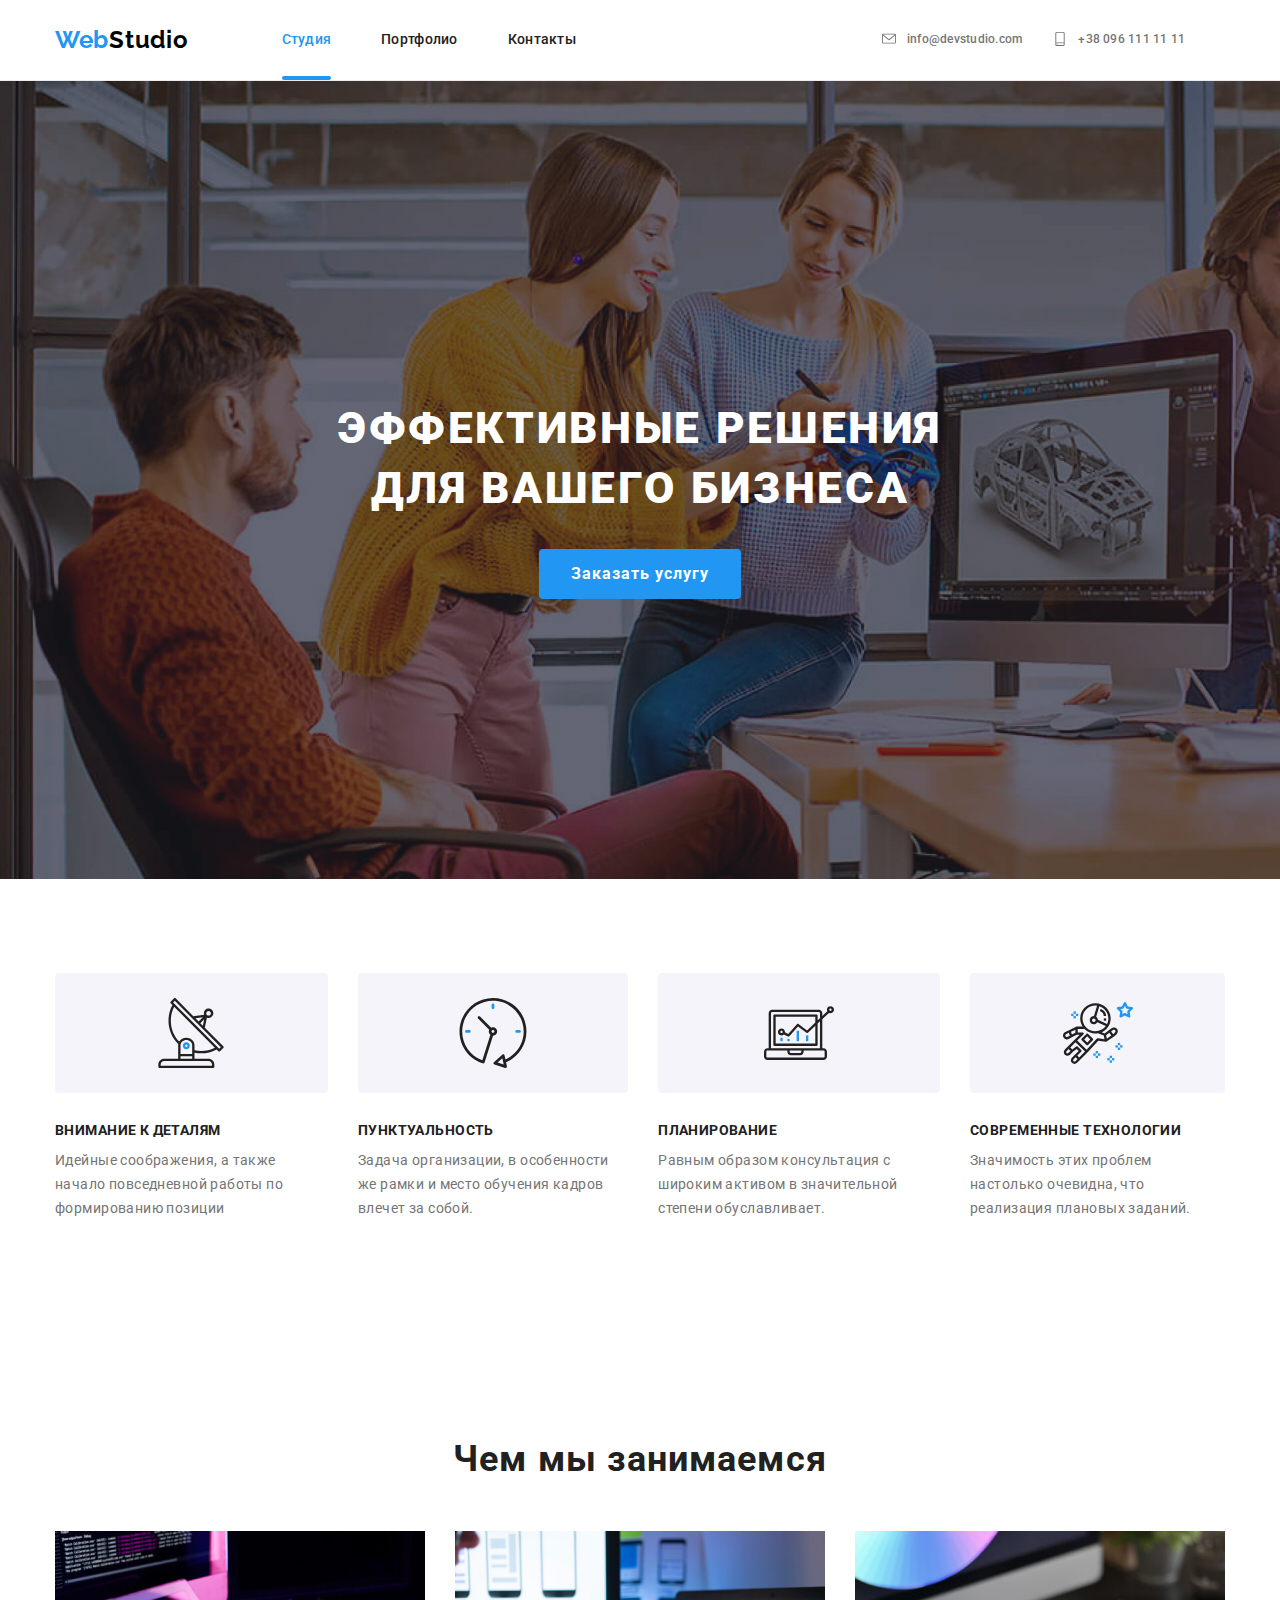
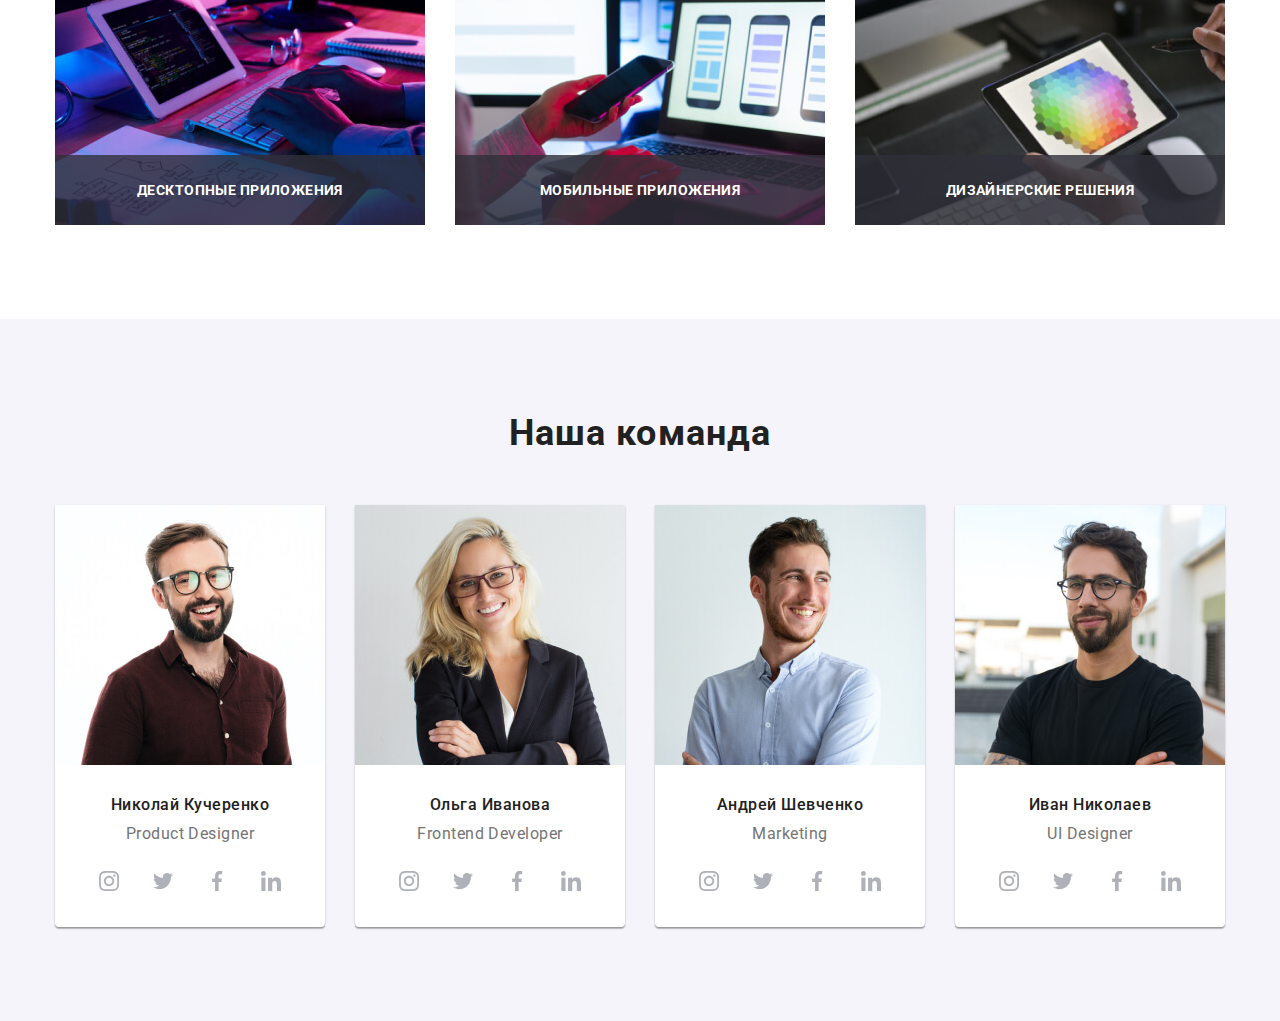
==== commit 8d4717e0: "секция наша команда моб+табл+десктоп" ====
--- a/index.html
+++ b/index.html
@@ -147,30 +147,27 @@
           <h2 class="second-header">Чем мы занимаемся</h2>
           <ul class="what-we-do-list">
             <li class="what-we-do-list-item">
-              <img
-                src="./images/box1.jpg"
+              <img srcset="./images/what-we-do-img1.jpg 1x, ./images/what-we-do-img1@2x.jpg 2x"
+                src="./images/what-we-do-img1.jpg"
                 alt="фото лептопа"
-                width="370"
-                height="294"
+                
               />
 
               <h3 class="what-we-do-header">Десктопные приложения</h3>
             </li>
             <li class="what-we-do-list-item">
-              <img
-                src="./images/box2.jpg"
+              <img srcset="./images/what-we-do-img2.jpg 1x, ./images/what-we-do-img2@2x.jpg 2x"
+                src="./images/what-we-do-img2.jpg"
                 alt="фото смартфона"
-                width="370"
-                height="294"
+                
               />
               <h3 class="what-we-do-header">Мобильные приложения</h3>
             </li>
             <li class="what-we-do-list-item">
               <img
-                src="./images/box3.jpg"
+              srcset="./images/what-we-do-img3.jpg 1x, ./images/what-we-do-img3@2x.jpg 2x"
+                src="./images/what-we-do-img3.jpg"
                 alt="фото десктопа"
-                width="370"
-                height="294"
               />
               <h3 class="what-we-do-header">Дизайнерские решения</h3>
             </li>
@@ -178,18 +175,21 @@
         </div>
       </section>
       <!--Наша команда-->
-      <!-- <section>
-        <div class="section-dark section">
-          <h2 class="second-header">Наша команда</h2>
+      <section class="section section-dark">
+        <h2 class="second-header">Наша команда</h2>
+        <div class="our-team-wrapper container">
           <ul class="our-team-list">
             <li class="our-team-list-item">
-              <img
+              <picture>  
+                <source srcset="./images/team-img1-desktop.jpg 1x, ./images/team-img1-desktop@2x.jpg 2x" media="(min-width: 1200px)">
+                  <source srcset="./images/team-img1-tablet.jpg 1x, ./images/team-img1-tablet@2x.jpg 2x" media="(min-width: 768px)">
+              <source srcset="./images/team-img1-mobile.jpg 1x, ./images/team-img1-mobile@2x.jpg 2x" media="(min-width: 480px)">
+                <img
                 class="our-team-list-img"
-                src="./images/img-1.jpg"
+                src="./images/team-img1-mobile.jpg"
                 alt="фото парня"
-                width="270"
-                height="260"
-              />
+              />
+              </picture>
               <h3 class="our-team-header">Николай Кучеренко</h3>
               <p class="our-team-text">Product Designer</p>
               <ul class="social-media-link-list">
@@ -224,13 +224,12 @@
               </ul>
             </li>
             <li class="our-team-list-item">
-              <img
-                class="our-team-list-img"
-                src="./images/img-2.jpg"
-                alt="фото девушки"
-                width="270"
-                height="260"
-              />
+              <picture>
+                <source srcset="./images/team-img2-desktop.jpg 1x, ./images/team-img2-desktop@2x.jpg 2x" media="(min-width: 1200px)">
+                <source srcset="./images/team-img2-tablet.jpg 1x, ./images/team-img2-tablet@2x.jpg 2x" media="(min-width: 768px)">
+                <source srcset="./images/team-img2-mobile.jpg 1x, ./images/team-img2-mobile@2x.jpg 2x" media="(min-width: 480px)">
+                <img class="our-team-list-img" src="./images/team-img2-mobile.jpg" alt="фото парня" />
+                </picture>
               <h3 class="our-team-header">Ольга Иванова</h3>
               <p class="our-team-text">Frontend Developer</p>
               <ul class="social-media-link-list">
@@ -265,13 +264,12 @@
               </ul>
             </li>
             <li class="our-team-list-item">
-              <img
-                class="our-team-list-img"
-                src="./images/img-3.jpg"
-                alt="фото парня"
-                width="270"
-                height="260"
-              />
+              <picture>
+                <source srcset="./images/team-img3-desktop.jpg 1x, ./images/team-img3-desktop@2x.jpg 2x" media="(min-width: 1200px)">
+                <source srcset="./images/team-img3-tablet.jpg 1x, ./images/team-img3-tablet@2x.jpg 2x" media="(min-width: 768px)">
+                <source srcset="./images/team-img3-mobile.jpg 1x, ./images/team-img3-mobile@2x.jpg 2x" media="(min-width: 480px)">
+                <img class="our-team-list-img" src="./images/team-img3-mobile.jpg" alt="фото парня" />
+              </picture>
               <h3 class="our-team-header">Андрей Шевченко</h3>
               <p class="our-team-text">Marketing</p>
               <ul class="social-media-link-list">
@@ -306,13 +304,12 @@
               </ul>
             </li>
             <li class="our-team-list-item">
-              <img
-                class="our-team-list-img"
-                src="./images/img-4.jpg"
-                alt="фото парня"
-                width="270"
-                height="260"
-              />
+              <picture>
+                <source srcset="./images/team-img4-desktop.jpg 1x, ./images/team-img4-desktop@2x.jpg 2x" media="(min-width: 1200px)">
+                <source srcset="./images/team-img4-tablet.jpg 1x, ./images/team-img4-tablet@2x.jpg 2x" media="(min-width: 768px)">
+                <source srcset="./images/team-img4-mobile.jpg 1x, ./images/team-img4-mobile@2x.jpg 2x" media="(min-width: 480px)">
+                <img class="our-team-list-img" src="./images/team-img4-mobile.jpg" alt="фото парня" />
+              </picture>
               <h3 class="our-team-header">Иван Николаев</h3>
               <p class="our-team-text">UI Designer</p>
               <ul class="social-media-link-list">
@@ -348,7 +345,7 @@
             </li>
           </ul>
         </div>
-      </section> -->
+      </section>
       <!--Клиенты-->
       <!-- <section class="section">
         <div class="container">
--- a/css/main.min.css
+++ b/css/main.min.css
@@ -1,2 +1,2 @@
-html{box-sizing:border-box}*,*::before,*::after{box-sizing:inherit;margin:0;padding:0}a{text-decoration:none;display:block}a :visited{text-decoration:none}ul{list-style-type:none;margin:0}body{font-family:Roboto, sans-serif}img{display:block;max-width:100%;height:auto}.is-hidden{opacity:0;visibility:hidden;pointer-events:none}.section{padding-top:60px;padding-bottom:60px}@media screen and (min-width: 1200px){.section{padding-top:94px;padding-bottom:94px}}.container{display:flex;align-items:center;padding-left:15px;padding-right:15px}@media screen and (max-width: 767px){.container{justify-content:space-between}}@media screen and (min-width: 480px){.container{width:480px;margin-left:auto;margin-right:auto}}@media screen and (min-width: 768px){.container{width:768px;margin-left:auto;margin-right:auto}}@media screen and (min-width: 1200px){.container{width:1200px;height:auto;margin-left:auto;margin-right:auto;align-items:center}}.backdrop{position:fixed;left:0;top:0;width:100%;height:100%;background-color:rgba(0,0,0,0.5);z-index:100;transition:opacity 250ms cubic-bezier(0.4, 0, 0.2, 1)}.modal-form-wrapper{position:absolute;top:50%;left:50%;transform:translate(-50%, -50%);max-width:450px}.modal-form{display:flex;flex-direction:column;max-width:528px;width:100%;padding:40px;background:#ffffff;box-shadow:0px 1px 3px rgba(0,0,0,0.12),0px 1px 1px rgba(0,0,0,0.14),0px 2px 1px rgba(0,0,0,0.2);border-radius:4px}.modal-header{font-weight:bold;font-size:20px;line-height:1.15;letter-spacing:0.03em;margin-bottom:12px;color:#212121}.modal-label,.modal-input{font-size:12px;line-height:1.16;letter-spacing:0.01em;color:#212121}.modal-label-wrapper{position:relative;max-width:448px;margin-bottom:10px}.modal-input{display:block;width:100%;border:1px solid rgba(33,33,33,0.2);border-radius:4px;outline:none;padding-left:42px;padding-top:12px;padding-bottom:12px}.modal-input:focus,.modal-input:not(:placeholder-shown){border-color:#2196f3;border-radius:4px}.modal-icon{position:absolute;bottom:11px;left:12px;width:18px;height:18px;fill:#212121}.modal-input:focus+.modal-icon,.modal-input:not(:placeholder-shown)+.modal-icon{fill:#2196f3}.modal-close-button{position:absolute;top:8px;right:8px;width:30px;height:30px;border-radius:50%;border:1px solid rgba(0,0,0,0.1);background-color:white;transition:border-color 250ms cubic-bezier(0.4, 0, 0.2, 1)}.modal-close-button:hover{border-color:#2196f3}.modal-close-button-svg{width:100%;height:100%;padding:6px;transition:fill 250ms cubic-bezier(0.4, 0, 0.2, 1)}.modal-close-button:hover .modal-close-button-svg{fill:#2196f3;border-color:#2196f3}.modal-message{max-width:448px;height:120px;border:1px solid rgba(33,33,33,0.2);border-radius:4px;resize:none;outline:none;padding:12px 16px;margin-bottom:20px;font-weight:normal;font-size:12px;line-height:1.16;letter-spacing:0.01em;color:#212121}.modal-message:focus{border-color:#2196f3}.modal-message:focus::placeholder{color:#2196f3}.modal-message-span{font-weight:normal;font-size:12px;line-height:1.16;letter-spacing:0.01em;color:#757575;margin-bottom:4px}.modal-form-option{display:flex;align-items:center;margin-bottom:30px}.modal-form-checkbox{position:absolute;width:1px;height:1px;margin:-1px;border:0;padding:0;clip:rect(0 0 0 0);overflow:hidden}.custom-checkbox{width:16px;height:15px;fill:#ffffff;border:1px solid #212121;border-radius:2px;transition:fill 250ms cubic-bezier(0.4, 0, 0.2, 1),border 250ms cubic-bezier(0.4, 0, 0.2, 1);margin-right:8px;flex-shrink:0}.modal-form-checkbox:checked+.custom-checkbox{fill:#2196f3;border:none}.policy-text{font-weight:normal;font-size:14px;line-height:1.71;letter-spacing:0.03em;color:#757575}.policy-link{display:inline-block;color:#2196f3;text-decoration:underline}.modal-button-submit{font-family:inherit;font-style:normal;font-weight:bold;font-size:16px;line-height:1.9;letter-spacing:0.06em;background-color:#2196f3;color:#ffffff;border:none;border-radius:4px;display:block;align-items:center;text-align:center;margin-left:auto;margin-right:auto;padding-top:10px;padding-right:32px;padding-bottom:10px;padding-left:32px;transition:color 250ms cubic-bezier(0.4, 0, 0.2, 1);transition:background-color 250ms cubic-bezier(0.4, 0, 0.2, 1)}.modal-button-submit:hover{background-color:#f5f4fa;color:#2196f3}.modal-button-submit:focus{background-color:#f5f4fa;color:#2196f3}.header{position:relative;border-bottom:1px solid #ececec}.logo-white{font-family:Raleway;font-style:normal;font-weight:bold;font-size:24px;line-height:1.16;letter-spacing:0.03em;color:#000000}.logo-blue{color:#2196f3}.nav-list-item:hover,.nav-list-item :focus{color:#2196f3}.nav-list-item-link{position:relative;display:inline-flex;padding-top:8px;padding-bottom:8px;font-style:normal;font-weight:500;font-size:18px;line-height:1.16;letter-spacing:0.02em;color:#212121;transition:color 250ms cubic-bezier(0.4, 0, 0.2, 1)}.nav-list-item-link:hover,.nav-list-item-link:focus{color:#2196f3}.nav-list-item-link.current{color:#2196f3}.nav-list-item-link.current::after{position:absolute;bottom:0;content:"";display:block;width:100%;height:4px;background-color:#2196f3;border-radius:2px}.contacts-list-item-icon{width:16px;height:14px;margin-right:10px;fill:#757575;transition:fill 250ms cubic-bezier(0.4, 0, 0.2, 1)}.contacts-list-item-link{display:inline-flex;align-items:center;font-weight:500;line-height:1.16;font-size:18px;color:#757575;letter-spacing:0.02em;transition:color 250ms cubic-bezier(0.4, 0, 0.2, 1)}.contacts-list-item-link:hover,.contacts-list-item-link:focus{color:#2196f3}.contacts-list-item-link:hover .contacts-list-item-icon,.contacts-list-item-link:focus .contacts-list-item-icon{fill:#2196f3}@media screen and (max-width: 767px){.header{padding-top:10px;padding-bottom:10px}.header-menu-button{background-color:transparent;border:none;width:40px;height:40px}.header-menu-button:hover .logo-x,.header-menu-button:hover .logo-burger,.header-menu-button :focus .logo-x,.header-menu-button :focus .logo-burger{fill:#2196f3}.header-menu-button.is-open .logo-x{opacity:1}.header-menu-button.is-open .logo-burger{opacity:0}.logo-x{opacity:0;transition:opacity 250ms cubic-bezier(0.4, 0, 0.2, 1)}.logo-burger{opacity:1;transition:opacity 250ms cubic-bezier(0.4, 0, 0.2, 1)}.container-nav-list{position:absolute;top:100%;height:auto;padding-top:60px;padding-bottom:60px;padding-left:140px;padding-right:140px;text-align:center;box-shadow:0px 4px 8px rgba(0,0,0,0.04),0px 2px 4px rgba(0,0,0,0.08),0px 1px 3px rgba(0,0,0,0.16);transform:translateY(-150%);transition:transform 250ms cubic-bezier(0.4, 0, 0.2, 1),background-color 250ms cubic-bezier(0.4, 0, 0.2, 1)}.container-nav-list.is-open{transform:translateY(0);background-color:#ffffff}.navigation{margin-bottom:60px;max-width:100%}.nav-list-item:not(:last-child){margin-bottom:40px}.contacts-list-item:not(:last-child){margin-bottom:16px}}@media screen and (min-width: 768px){.header-menu-button{display:none}.logo-white{margin-right:88px}.container-nav-list{display:flex}.nav-list{display:flex}.nav-list-item:not(:last-child){margin-right:50px}.nav-list-item-link{font-size:14px;line-height:1.14;letter-spacing:0.02em;padding-top:32px;padding-bottom:32px}.navigation{margin-right:84px}.contacts-list{padding-top:21px;padding-bottom:12px}.contacts-list-item:not(:last-child){margin-bottom:10px}.contacts-list-item-link{font-size:12px;line-height:1.166;letter-spacing:0.02em}}@media screen and (min-width: 1200px){.contacts-list{display:flex;padding-top:32px;padding-bottom:20px}.contacts-list-item:not(:last-child){margin-right:30px}.nav-list{height:auto}.nav-list-item:not(:last-child){margin-right:50px}.logo-white{margin-right:93px}.navigation{margin-right:305px}}.hero{margin:0 auto;background-image:linear-gradient(rgba(47,48,58,0.8), rgba(47,48,58,0.8)),url("../images/hero-mobile.jpg");background-size:cover}.hero-content{max-width:100%;height:100%}.hero-button{font-family:inherit;font-style:normal;font-weight:bold;font-size:16px;line-height:1.9;letter-spacing:0.06em;background-color:#2196f3;color:#ffffff;border:none;border-radius:4px;display:block;align-items:center;text-align:center;margin-left:auto;margin-right:auto;padding-top:10px;padding-right:32px;padding-bottom:10px;padding-left:32px;transition:color 250ms cubic-bezier(0.4, 0, 0.2, 1);transition:background-color 250ms cubic-bezier(0.4, 0, 0.2, 1)}.hero-button:hover,.hero-button:focus{background-color:#f5f4fa;color:#2196f3}@media (min-resolution: 2dppx){.hero{background-image:linear-gradient(rgba(47,48,58,0.8), rgba(47,48,58,0.8)),url("../images/hero-mobile@2x.jpg")}}@media screen and (min-width: 480px){.hero{max-width:480px;height:auto}.main-header{padding-left:60px;padding-right:60px;padding-top:118px;margin-bottom:30px}}@media screen and (min-width: 768px){.hero{max-width:768px;background-image:linear-gradient(rgba(47,48,58,0.8), rgba(47,48,58,0.8)),url("../images/hero-tablet.jpg");background-size:cover}}@media screen and (min-width: 768px) and (min-resolution: 2dppx){.hero{background-image:linear-gradient(rgba(47,48,58,0.8), rgba(47,48,58,0.8)),url("../images/hero-tablet@2x.jpg")}}@media screen and (min-width: 1200px){.hero{max-width:1600px;background-image:linear-gradient(rgba(47,48,58,0.8), rgba(47,48,58,0.8)),url("../images/hero-desktop.jpg");background-size:cover}.hero-content{padding-top:200px;padding-bottom:280px}.main-header{font-weight:900;font-size:44px;line-height:1.36;text-align:center;letter-spacing:0.06em;text-transform:uppercase;color:#ffffff}}@media screen and (min-width: 1200px) and (min-resolution: 2dppx){.hero{background-image:linear-gradient(rgba(47,48,58,0.8), rgba(47,48,58,0.8)),url("../images/hero-desktop@2x.jpg")}}@media screen and (max-width: 1199px){.main-header{font-weight:900;font-size:26px;line-height:1.615;text-align:center;letter-spacing:0.06em;text-transform:uppercase;color:#ffffff;padding-top:118px}.hero-content{padding-bottom:118px}}.capabillity-img-wrapper{display:flex;width:100%;height:120px;background-color:#f5f4fa;align-items:center;justify-content:center;border-radius:4px;margin-bottom:30px}.capabillity-header{font-style:normal;font-weight:bold;font-size:14px;line-height:1.14;letter-spacing:0.03em;text-transform:uppercase;color:#212121;margin-top:0px;margin-bottom:10px}.capabillity-text{font-style:normal;font-weight:normal;font-size:14px;line-height:1.71;letter-spacing:0.03em;color:#757575}.capabillity-svg{width:70px;height:70px}@media screen and (min-width: 480px){.capabillity-list{max-width:100%}.capabillity-list-item{max-width:450px}.capabillity-list-item:not(:last-child){margin-bottom:30px}.capabillity-header{text-align:center}}@media screen and (min-width: 768px){.capabillity-list{display:flex;flex-wrap:wrap}.capabillity-list-item{max-width:calc((100% - 30px) / 2)}.capabillity-list-item:nth-child(odd){margin-right:30px}.capabillity-header{text-align:start}}@media screen and (min-width: 1200px){.capabillity-list{flex-wrap:nowrap}.capabillity-list-item{max-width:calc((100% - (30 * 2)) / 4)}.capabillity-list-item:not(:last-child){margin-right:30px}}@media screen and (min-width: 480px){.section.what-we-do{display:none}}@media screen and (min-width: 1200px){.section.what-we-do{display:block}.what-we-do .container{display:block}.second-header{font-style:normal;font-weight:bold;font-size:36px;line-height:1.16;text-align:center;letter-spacing:0.03em;color:#212121;margin-top:0px;margin-bottom:50px}.what-we-do-header{position:absolute;bottom:0;width:100%;background-color:rgba(47,48,58,0.8);font-style:normal;font-weight:bold;font-size:14px;line-height:1.17;letter-spacing:0.03em;text-transform:uppercase;color:#ffffff;text-align:center;padding-top:27px;padding-bottom:27px}.what-we-do-wrapper{top:0}.what-we-do-list{display:flex}.what-we-do-list-item{position:relative;width:370px;height:auto}.what-we-do-list-item:not(:last-child){margin-right:30px}}.section-dark{background-color:#f5f4fa}.our-team-list{display:flex;justify-content:center}.our-team-list-item{background-color:white;border-radius:0px 0px 4px 4px;box-shadow:0px 2px 1px rgba(0,0,0,0.2),0px 1px 1px rgba(0,0,0,0.14),0px 1px 3px rgba(0,0,0,0.12);width:270px;height:auto}.our-team-list-item:not(:last-child){margin-right:30px}.our-team-list-img{margin-bottom:30px}.our-team-header{font-style:normal;font-weight:500;font-size:16px;line-height:1.19;letter-spacing:0.03em;color:#212121;margin-top:0px;margin-bottom:10px;margin-left:auto;margin-right:auto;text-align:center}.our-team-text{font-style:normal;font-weight:normal;text-align:center;font-size:16px;line-height:1.19;letter-spacing:0.03em;color:#757575;margin-top:0;margin-bottom:16px}.social-media-link-list{display:flex;justify-content:space-between;max-width:206px;margin-right:auto;margin-left:auto;margin-top:16px;margin-bottom:24px}.social-media-link-list-item{display:flex;align-items:center;justify-content:center;width:44px;height:44px;border-radius:50%;transition:background-color 250ms cubic-bezier(0.4, 0, 0.2, 1)}.social-media-link-list-item:not(:last-child){margin-right:10px}.social-media-link-list-item:hover,.social-media-link-list-item:focus{background-color:#2196f3}.social-media-link-list-item:hover .social-media-link-item-svg,.social-media-link-list-item:focus .social-media-link-item-svg{fill:#ffffff}.social-media-link-item-svg{width:20px;height:20px;fill:#afb1b8;transition:fill 250ms cubic-bezier(0.4, 0, 0.2, 1)}.clients-list{display:flex;justify-content:space-around}.clients-list-item{display:flex;justify-content:center;align-items:center;border:1px solid #afb1b8;border-radius:4px;width:170px;height:90px;transition:border 250ms cubic-bezier(0.4, 0, 0.2, 1)}.clients-list-item:hover,.clients-list-item:focus{border:1px solid #2196f3;border-radius:4px}.clients-list-item:hover .clients-list-item-svg,.clients-list-item:focus .clients-list-item-svg{fill:#2196f3}.clients-list-item-svg{fill:#afb1b8;transition:fill 250ms cubic-bezier(0.4, 0, 0.2, 1)}.footer{background-color:#2f303a}.footer .container{display:flex;padding-top:60px;padding-bottom:60px;align-items:baseline}.footer-social-link-container{width:206px;text-align:start;margin-right:93px}.footer-contacts-list-item:not(:last-child){margin-bottom:9px}.logo-black{font-family:Raleway;font-style:normal;font-weight:bold;font-size:26px;line-height:1.19;letter-spacing:0.03em;color:#ffffff;margin-bottom:20px}.adress-text{display:block;font-family:Roboto;font-style:normal;font-weight:normal;font-size:14px;line-height:1.71;letter-spacing:0.03em;color:#ffffff;margin-bottom:9px}.adress-container{margin-right:69px;width:231px}.contacts-list-footer-item-link{font-family:Roboto;font-weight:500;font-style:normal;line-height:1.14;font-size:14px;color:rgba(255,255,255,0.6);letter-spacing:0.02em;transition:color 250ms cubic-bezier(0.4, 0, 0.2, 1)}.contacts-list-footer-item-link:hover,.contacts-list-footer-item-link:focus{color:#2196f3}.social-media-link-list{display:flex;justify-content:space-between;max-width:206px;margin-right:auto;margin-left:auto;margin-top:16px;margin-bottom:24px}.social-media-link-list-item{display:flex;align-items:center;justify-content:center;width:44px;height:44px;border-radius:50%;transition:background-color 250ms cubic-bezier(0.4, 0, 0.2, 1)}.social-media-link-list-item:not(:last-child){margin-right:10px}.social-media-link-list-item:hover,.social-media-link-list-item:focus{background-color:#2196f3}.social-media-link-list-item:hover .social-media-link-item-svg,.social-media-link-list-item:focus .social-media-link-item-svg{fill:#ffffff}.social-media-link-item-svg{width:20px;height:20px;fill:#afb1b8;transition:fill 250ms cubic-bezier(0.4, 0, 0.2, 1)}.social-links-footer{font-style:normal;font-weight:bold;font-size:14px;line-height:1.14;letter-spacing:0.03em;text-transform:uppercase;color:#ffffff;margin-bottom:20px}.social-links-footer-list li{background-color:rgba(255,255,255,0.1);border-radius:50%}.social-links-footer-item .social-media-link-item-svg{fill:#ffffff}.social-links-footer-item:hover,.social-links-footer-item:focus{color:#2196f3}.submit-form{display:flex;max-width:100%}.submit-form-container{max-width:570px}.submit-text{display:block;font-weight:normal;font-size:14px;line-height:16px;letter-spacing:0.03em;text-transform:uppercase;color:#ffffff;margin-bottom:20px}.footer-submit-input{width:358px;border:1px solid rgba(255,255,255,0.3);border-radius:4px;background-color:transparent;padding-left:16px;padding-top:15px;padding-bottom:15px;margin-right:12px;outline:none;color:#ffffff}.footer-submit-input:not(:placeholder-shown){background-color:transparent;border:1px solid #2196f3;border-radius:4px}.footer-submit-btn{font-family:inherit;font-style:normal;font-weight:bold;font-size:16px;line-height:1.9;letter-spacing:0.06em;background-color:#2196f3;color:#ffffff;border:none;border-radius:4px;display:flex;align-items:center;text-align:center;margin-left:auto;margin-right:auto;padding-top:10px;padding-right:32px;padding-bottom:10px;padding-left:32px;transition:color 250ms cubic-bezier(0.4, 0, 0.2, 1);transition:background-color 250ms cubic-bezier(0.4, 0, 0.2, 1)}.footer-submit-btn:hover,.footer-submit-btn:focus{background-color:#f5f4fa;color:#2196f3}.footer-submit-btn:hover .footer-submit-btn-icon,.footer-submit-btn:focus .footer-submit-btn-icon{fill:#2196f3}.footer-submit-btn-icon{width:24px;height:24px;fill:#ffffff;transition:fill 250ms cubic-bezier(0.4, 0, 0.2, 1);margin-left:10px}
+html{box-sizing:border-box}*,*::before,*::after{box-sizing:inherit;margin:0;padding:0}a{text-decoration:none;display:block}a :visited{text-decoration:none}ul{list-style-type:none;margin:0}body{font-family:Roboto, sans-serif}img{display:block;max-width:100%;height:auto}.is-hidden{opacity:0;visibility:hidden;pointer-events:none}.section{padding-top:60px;padding-bottom:60px}@media screen and (min-width: 1200px){.section{padding-top:94px;padding-bottom:94px}}.container{display:flex;align-items:center;padding-left:15px;padding-right:15px}@media screen and (max-width: 767px){.container{justify-content:space-between}}@media screen and (min-width: 480px){.container{width:480px;margin-left:auto;margin-right:auto}}@media screen and (min-width: 768px){.container{width:768px;margin-left:auto;margin-right:auto}}@media screen and (min-width: 1200px){.container{width:1200px;height:auto;margin-left:auto;margin-right:auto;align-items:center}}.backdrop{position:fixed;left:0;top:0;width:100%;height:100%;background-color:rgba(0,0,0,0.5);z-index:100;transition:opacity 250ms cubic-bezier(0.4, 0, 0.2, 1)}.modal-form-wrapper{position:absolute;top:50%;left:50%;transform:translate(-50%, -50%);max-width:450px}.modal-form{display:flex;flex-direction:column;max-width:528px;width:100%;padding:40px;background:#ffffff;box-shadow:0px 1px 3px rgba(0,0,0,0.12),0px 1px 1px rgba(0,0,0,0.14),0px 2px 1px rgba(0,0,0,0.2);border-radius:4px}.modal-header{font-weight:bold;font-size:20px;line-height:1.15;letter-spacing:0.03em;margin-bottom:12px;color:#212121}.modal-label,.modal-input{font-size:12px;line-height:1.16;letter-spacing:0.01em;color:#212121}.modal-label-wrapper{position:relative;max-width:448px;margin-bottom:10px}.modal-input{display:block;width:100%;border:1px solid rgba(33,33,33,0.2);border-radius:4px;outline:none;padding-left:42px;padding-top:12px;padding-bottom:12px}.modal-input:focus,.modal-input:not(:placeholder-shown){border-color:#2196f3;border-radius:4px}.modal-icon{position:absolute;bottom:11px;left:12px;width:18px;height:18px;fill:#212121}.modal-input:focus+.modal-icon,.modal-input:not(:placeholder-shown)+.modal-icon{fill:#2196f3}.modal-close-button{position:absolute;top:8px;right:8px;width:30px;height:30px;border-radius:50%;border:1px solid rgba(0,0,0,0.1);background-color:white;transition:border-color 250ms cubic-bezier(0.4, 0, 0.2, 1)}.modal-close-button:hover{border-color:#2196f3}.modal-close-button-svg{width:100%;height:100%;padding:6px;transition:fill 250ms cubic-bezier(0.4, 0, 0.2, 1)}.modal-close-button:hover .modal-close-button-svg{fill:#2196f3;border-color:#2196f3}.modal-message{max-width:448px;height:120px;border:1px solid rgba(33,33,33,0.2);border-radius:4px;resize:none;outline:none;padding:12px 16px;margin-bottom:20px;font-weight:normal;font-size:12px;line-height:1.16;letter-spacing:0.01em;color:#212121}.modal-message:focus{border-color:#2196f3}.modal-message:focus::placeholder{color:#2196f3}.modal-message-span{font-weight:normal;font-size:12px;line-height:1.16;letter-spacing:0.01em;color:#757575;margin-bottom:4px}.modal-form-option{display:flex;align-items:center;margin-bottom:30px}.modal-form-checkbox{position:absolute;width:1px;height:1px;margin:-1px;border:0;padding:0;clip:rect(0 0 0 0);overflow:hidden}.custom-checkbox{width:16px;height:15px;fill:#ffffff;border:1px solid #212121;border-radius:2px;transition:fill 250ms cubic-bezier(0.4, 0, 0.2, 1),border 250ms cubic-bezier(0.4, 0, 0.2, 1);margin-right:8px;flex-shrink:0}.modal-form-checkbox:checked+.custom-checkbox{fill:#2196f3;border:none}.policy-text{font-weight:normal;font-size:14px;line-height:1.71;letter-spacing:0.03em;color:#757575}.policy-link{display:inline-block;color:#2196f3;text-decoration:underline}.modal-button-submit{font-family:inherit;font-style:normal;font-weight:bold;font-size:16px;line-height:1.9;letter-spacing:0.06em;background-color:#2196f3;color:#ffffff;border:none;border-radius:4px;display:block;align-items:center;text-align:center;margin-left:auto;margin-right:auto;padding-top:10px;padding-right:32px;padding-bottom:10px;padding-left:32px;transition:color 250ms cubic-bezier(0.4, 0, 0.2, 1);transition:background-color 250ms cubic-bezier(0.4, 0, 0.2, 1)}.modal-button-submit:hover{background-color:#f5f4fa;color:#2196f3}.modal-button-submit:focus{background-color:#f5f4fa;color:#2196f3}.social-media-link-list{display:flex;justify-content:space-between;max-width:206px;margin-right:auto;margin-left:auto;padding-bottom:24px}.social-media-link-list-item{display:flex;align-items:center;justify-content:center;width:44px;height:44px;border-radius:50%;transition:background-color 250ms cubic-bezier(0.4, 0, 0.2, 1)}.social-media-link-list-item:not(:last-child){margin-right:10px}.social-media-link-list-item:hover,.social-media-link-list-item:focus{background-color:#2196f3}.social-media-link-list-item:hover .social-media-link-item-svg,.social-media-link-list-item:focus .social-media-link-item-svg{fill:#ffffff}.social-media-link-item-svg{width:20px;height:20px;fill:#afb1b8;transition:fill 250ms cubic-bezier(0.4, 0, 0.2, 1)}.header{position:relative;border-bottom:1px solid #ececec}.logo-white{font-family:Raleway;font-style:normal;font-weight:bold;font-size:24px;line-height:1.16;letter-spacing:0.03em;color:#000000}.logo-blue{color:#2196f3}.nav-list-item:hover,.nav-list-item :focus{color:#2196f3}.nav-list-item-link{position:relative;display:inline-flex;padding-top:8px;padding-bottom:8px;font-style:normal;font-weight:500;font-size:18px;line-height:1.16;letter-spacing:0.02em;color:#212121;transition:color 250ms cubic-bezier(0.4, 0, 0.2, 1)}.nav-list-item-link:hover,.nav-list-item-link:focus{color:#2196f3}.nav-list-item-link.current{color:#2196f3}.nav-list-item-link.current::after{position:absolute;bottom:0;content:"";display:block;width:100%;height:4px;background-color:#2196f3;border-radius:2px}.contacts-list-item-icon{width:16px;height:14px;margin-right:10px;fill:#757575;transition:fill 250ms cubic-bezier(0.4, 0, 0.2, 1)}.contacts-list-item-link{display:inline-flex;align-items:center;font-weight:500;line-height:1.16;font-size:18px;color:#757575;letter-spacing:0.02em;transition:color 250ms cubic-bezier(0.4, 0, 0.2, 1)}.contacts-list-item-link:hover,.contacts-list-item-link:focus{color:#2196f3}.contacts-list-item-link:hover .contacts-list-item-icon,.contacts-list-item-link:focus .contacts-list-item-icon{fill:#2196f3}@media screen and (max-width: 767px){.header{padding-top:10px;padding-bottom:10px}.header-menu-button{background-color:transparent;border:none;width:40px;height:40px}.header-menu-button:hover .logo-x,.header-menu-button:hover .logo-burger,.header-menu-button :focus .logo-x,.header-menu-button :focus .logo-burger{fill:#2196f3}.header-menu-button.is-open .logo-x{opacity:1}.header-menu-button.is-open .logo-burger{opacity:0}.logo-x{opacity:0;transition:opacity 250ms cubic-bezier(0.4, 0, 0.2, 1)}.logo-burger{opacity:1;transition:opacity 250ms cubic-bezier(0.4, 0, 0.2, 1)}.container-nav-list{position:absolute;top:100%;height:auto;padding-top:60px;padding-bottom:60px;padding-left:140px;padding-right:140px;text-align:center;box-shadow:0px 4px 8px rgba(0,0,0,0.04),0px 2px 4px rgba(0,0,0,0.08),0px 1px 3px rgba(0,0,0,0.16);transform:translateY(-150%);transition:transform 250ms cubic-bezier(0.4, 0, 0.2, 1),background-color 250ms cubic-bezier(0.4, 0, 0.2, 1)}.container-nav-list.is-open{transform:translateY(0);background-color:#ffffff}.navigation{margin-bottom:60px;max-width:100%}.nav-list-item:not(:last-child){margin-bottom:40px}.contacts-list-item:not(:last-child){margin-bottom:16px}}@media screen and (min-width: 768px){.header-menu-button{display:none}.logo-white{margin-right:88px}.container-nav-list{display:flex}.nav-list{display:flex}.nav-list-item:not(:last-child){margin-right:50px}.nav-list-item-link{font-size:14px;line-height:1.14;letter-spacing:0.02em;padding-top:32px;padding-bottom:32px}.navigation{margin-right:84px}.contacts-list{padding-top:21px;padding-bottom:12px}.contacts-list-item:not(:last-child){margin-bottom:10px}.contacts-list-item-link{font-size:12px;line-height:1.166;letter-spacing:0.02em}}@media screen and (min-width: 1200px){.contacts-list{display:flex;padding-top:32px;padding-bottom:20px}.contacts-list-item:not(:last-child){margin-right:30px}.nav-list{height:auto}.nav-list-item:not(:last-child){margin-right:50px}.logo-white{margin-right:93px}.navigation{margin-right:305px}}.hero{margin:0 auto;background-image:linear-gradient(rgba(47,48,58,0.4), rgba(47,48,58,0.4)),url("../images/hero-mobile.jpg");background-size:cover}.hero-content{max-width:100%;height:100%}.hero-button{font-family:inherit;font-style:normal;font-weight:bold;font-size:16px;line-height:1.9;letter-spacing:0.06em;background-color:#2196f3;color:#ffffff;border:none;border-radius:4px;display:block;align-items:center;text-align:center;margin-left:auto;margin-right:auto;padding-top:10px;padding-right:32px;padding-bottom:10px;padding-left:32px;transition:color 250ms cubic-bezier(0.4, 0, 0.2, 1);transition:background-color 250ms cubic-bezier(0.4, 0, 0.2, 1)}.hero-button:hover,.hero-button:focus{background-color:#f5f4fa;color:#2196f3}@media screen and (min-resolution: 2dppx), screen and (min-resolution: 192dpi), screen and (min-device-pixel-ratio: 2), screen and (min-width: 480px){.hero{background-image:linear-gradient(rgba(47,48,58,0.4), rgba(47,48,58,0.4)),url("../images/hero-mobile@2x.jpg")}}@media screen and (min-width: 480px){.hero{max-width:480px;height:auto}.main-header{padding-left:60px;padding-right:60px;padding-top:118px;margin-bottom:30px}}@media screen and (min-width: 768px){.hero{max-width:768px;background-image:linear-gradient(rgba(47,48,58,0.4), rgba(47,48,58,0.4)),url("../images/hero-tablet.jpg");background-size:cover}}@media screen and (min-resolution: 2dppx), screen and (min-resolution: 192dpi), screen and (min-device-pixel-ratio: 2), screen and (min-width: 768px){.hero{background-image:linear-gradient(rgba(47,48,58,0.4), rgba(47,48,58,0.4)),url("../images/hero-tablet@2x.jpg")}}@media screen and (min-width: 1200px){.hero{max-width:1600px;background-image:linear-gradient(rgba(47,48,58,0.4), rgba(47,48,58,0.4)),url("../images/hero-desktop.jpg");background-size:cover}.hero-content{padding-top:200px;padding-bottom:280px}.main-header{font-weight:900;font-size:44px;line-height:1.36;text-align:center;letter-spacing:0.06em;text-transform:uppercase;color:#ffffff}}@media screen and (min-width: 1200px) and (min-resolution: 2dppx), screen and (min-width: 1200px) and (min-resolution: 192dpi), screen and (min-width: 1200px) and (min-device-pixel-ratio: 2), screen and (min-width: 1200px) and (min-width: 1200px){.hero{background-image:linear-gradient(rgba(47,48,58,0.4), rgba(47,48,58,0.4)),url("../images/hero-desktop@2x.jpg")}}@media screen and (max-width: 1199px){.main-header{font-weight:900;font-size:26px;line-height:1.615;text-align:center;letter-spacing:0.06em;text-transform:uppercase;color:#ffffff;padding-top:118px}.hero-content{padding-bottom:118px}}.capabillity-img-wrapper{display:flex;width:100%;height:120px;background-color:#f5f4fa;align-items:center;justify-content:center;border-radius:4px;margin-bottom:30px}.capabillity-header{font-style:normal;font-weight:bold;font-size:14px;line-height:1.14;letter-spacing:0.03em;text-transform:uppercase;color:#212121;margin-top:0px;margin-bottom:10px}.capabillity-text{font-style:normal;font-weight:normal;font-size:14px;line-height:1.71;letter-spacing:0.03em;color:#757575}.capabillity-svg{width:70px;height:70px}@media screen and (min-width: 480px){.capabillity-list{max-width:100%}.capabillity-list-item{max-width:450px}.capabillity-list-item:not(:last-child){margin-bottom:30px}.capabillity-header{text-align:center}}@media screen and (min-width: 768px){.capabillity-list{display:flex;flex-wrap:wrap}.capabillity-list-item{max-width:calc((100% - 30px) / 2)}.capabillity-list-item:nth-child(odd){margin-right:30px}.capabillity-header{text-align:start}}@media screen and (min-width: 1200px){.capabillity-list{flex-wrap:nowrap}.capabillity-list-item{max-width:calc((100% - (30 * 2)) / 4)}.capabillity-list-item:not(:last-child){margin-right:30px}}@media screen and (max-width: 1199px){.section.what-we-do{display:none}}@media screen and (min-width: 1200px){.what-we-do .container{display:block}.second-header{font-style:normal;font-weight:bold;font-size:36px;line-height:1.16;text-align:center;letter-spacing:0.03em;color:#212121;margin-top:0px;margin-bottom:50px}.what-we-do-header{position:absolute;bottom:0;width:100%;background-color:rgba(47,48,58,0.8);font-style:normal;font-weight:bold;font-size:14px;line-height:1.17;letter-spacing:0.03em;text-transform:uppercase;color:#ffffff;text-align:center;padding-top:27px;padding-bottom:27px}.what-we-do-wrapper{top:0}.what-we-do-list{display:flex}.what-we-do-list-item{position:relative;width:370px;height:auto}.what-we-do-list-item:not(:last-child){margin-right:30px}}.section-dark{background-color:#f5f4fa}.our-team-list{justify-content:center}.our-team-list-item{background-color:white;border-radius:0px 0px 4px 4px;box-shadow:0px 2px 1px rgba(0,0,0,0.2),0px 1px 1px rgba(0,0,0,0.14),0px 1px 3px rgba(0,0,0,0.12);height:auto}.our-team-list-img{margin-bottom:30px}@media screen and (min-width: 480px){.section-dark h2{font-size:28px;line-height:1.17;text-align:center;letter-spacing:0.03em;color:#212121;margin-right:auto;margin-left:auto;margin-top:0px;margin-bottom:30px}}@media screen and (max-width: 767px){.our-team-list-item{max-width:450px}.our-team-list-item:not(:last-child){margin-bottom:30px}}@media screen and (min-width: 768px){.our-team-list{display:flex;flex-wrap:wrap}.our-team-list-item{max-width:calc((100% - 30px) / 2)}}@media screen and (min-width: 768px) and (max-width: 1199px){.our-team-list-item:nth-child(odd){margin-right:30px}.our-team-list-item:nth-child(-n+2){margin-bottom:30px}}@media screen and (min-width: 1200px){.our-team-list{flex-wrap:nowrap}.our-team-list-item{max-width:calc((100% - 30px * 3) / 4)}.our-team-list-item:not(:last-child){margin-right:30px}.section-dark h2{font-size:36px;line-height:1.16;margin-bottom:50px}}.our-team-header{font-style:normal;font-weight:500;font-size:16px;line-height:1.19;letter-spacing:0.03em;color:#212121;margin-top:0px;margin-bottom:10px;margin-left:auto;margin-right:auto;text-align:center}.our-team-text{font-style:normal;font-weight:normal;text-align:center;font-size:16px;line-height:1.19;letter-spacing:0.03em;color:#757575;margin-top:0;margin-bottom:16px}.clients-list{display:flex;justify-content:space-around}.clients-list-item{display:flex;justify-content:center;align-items:center;border:1px solid #afb1b8;border-radius:4px;width:170px;height:90px;transition:border 250ms cubic-bezier(0.4, 0, 0.2, 1)}.clients-list-item:hover,.clients-list-item:focus{border:1px solid #2196f3;border-radius:4px}.clients-list-item:hover .clients-list-item-svg,.clients-list-item:focus .clients-list-item-svg{fill:#2196f3}.clients-list-item-svg{fill:#afb1b8;transition:fill 250ms cubic-bezier(0.4, 0, 0.2, 1)}.footer{background-color:#2f303a}.footer .container{display:flex;padding-top:60px;padding-bottom:60px;align-items:baseline}.footer-social-link-container{width:206px;text-align:start;margin-right:93px}.footer-contacts-list-item:not(:last-child){margin-bottom:9px}.logo-black{font-family:Raleway;font-style:normal;font-weight:bold;font-size:26px;line-height:1.19;letter-spacing:0.03em;color:#ffffff;margin-bottom:20px}.adress-text{display:block;font-family:Roboto;font-style:normal;font-weight:normal;font-size:14px;line-height:1.71;letter-spacing:0.03em;color:#ffffff;margin-bottom:9px}.adress-container{margin-right:69px;width:231px}.contacts-list-footer-item-link{font-family:Roboto;font-weight:500;font-style:normal;line-height:1.14;font-size:14px;color:rgba(255,255,255,0.6);letter-spacing:0.02em;transition:color 250ms cubic-bezier(0.4, 0, 0.2, 1)}.contacts-list-footer-item-link:hover,.contacts-list-footer-item-link:focus{color:#2196f3}.social-media-link-list{display:flex;justify-content:space-between;max-width:206px;margin-right:auto;margin-left:auto;padding-bottom:24px}.social-media-link-list-item{display:flex;align-items:center;justify-content:center;width:44px;height:44px;border-radius:50%;transition:background-color 250ms cubic-bezier(0.4, 0, 0.2, 1)}.social-media-link-list-item:not(:last-child){margin-right:10px}.social-media-link-list-item:hover,.social-media-link-list-item:focus{background-color:#2196f3}.social-media-link-list-item:hover .social-media-link-item-svg,.social-media-link-list-item:focus .social-media-link-item-svg{fill:#ffffff}.social-media-link-item-svg{width:20px;height:20px;fill:#afb1b8;transition:fill 250ms cubic-bezier(0.4, 0, 0.2, 1)}.social-links-footer{font-style:normal;font-weight:bold;font-size:14px;line-height:1.14;letter-spacing:0.03em;text-transform:uppercase;color:#ffffff;margin-bottom:20px}.social-links-footer-list li{background-color:rgba(255,255,255,0.1);border-radius:50%}.social-links-footer-item .social-media-link-item-svg{fill:#ffffff}.social-links-footer-item:hover,.social-links-footer-item:focus{color:#2196f3}.submit-form{display:flex;max-width:100%}.submit-form-container{max-width:570px}.submit-text{display:block;font-weight:normal;font-size:14px;line-height:16px;letter-spacing:0.03em;text-transform:uppercase;color:#ffffff;margin-bottom:20px}.footer-submit-input{width:358px;border:1px solid rgba(255,255,255,0.3);border-radius:4px;background-color:transparent;padding-left:16px;padding-top:15px;padding-bottom:15px;margin-right:12px;outline:none;color:#ffffff}.footer-submit-input:not(:placeholder-shown){background-color:transparent;border:1px solid #2196f3;border-radius:4px}.footer-submit-btn{font-family:inherit;font-style:normal;font-weight:bold;font-size:16px;line-height:1.9;letter-spacing:0.06em;background-color:#2196f3;color:#ffffff;border:none;border-radius:4px;display:flex;align-items:center;text-align:center;margin-left:auto;margin-right:auto;padding-top:10px;padding-right:32px;padding-bottom:10px;padding-left:32px;transition:color 250ms cubic-bezier(0.4, 0, 0.2, 1);transition:background-color 250ms cubic-bezier(0.4, 0, 0.2, 1)}.footer-submit-btn:hover,.footer-submit-btn:focus{background-color:#f5f4fa;color:#2196f3}.footer-submit-btn:hover .footer-submit-btn-icon,.footer-submit-btn:focus .footer-submit-btn-icon{fill:#2196f3}.footer-submit-btn-icon{width:24px;height:24px;fill:#ffffff;transition:fill 250ms cubic-bezier(0.4, 0, 0.2, 1);margin-left:10px}
 /*# sourceMappingURL=main.min.css.map */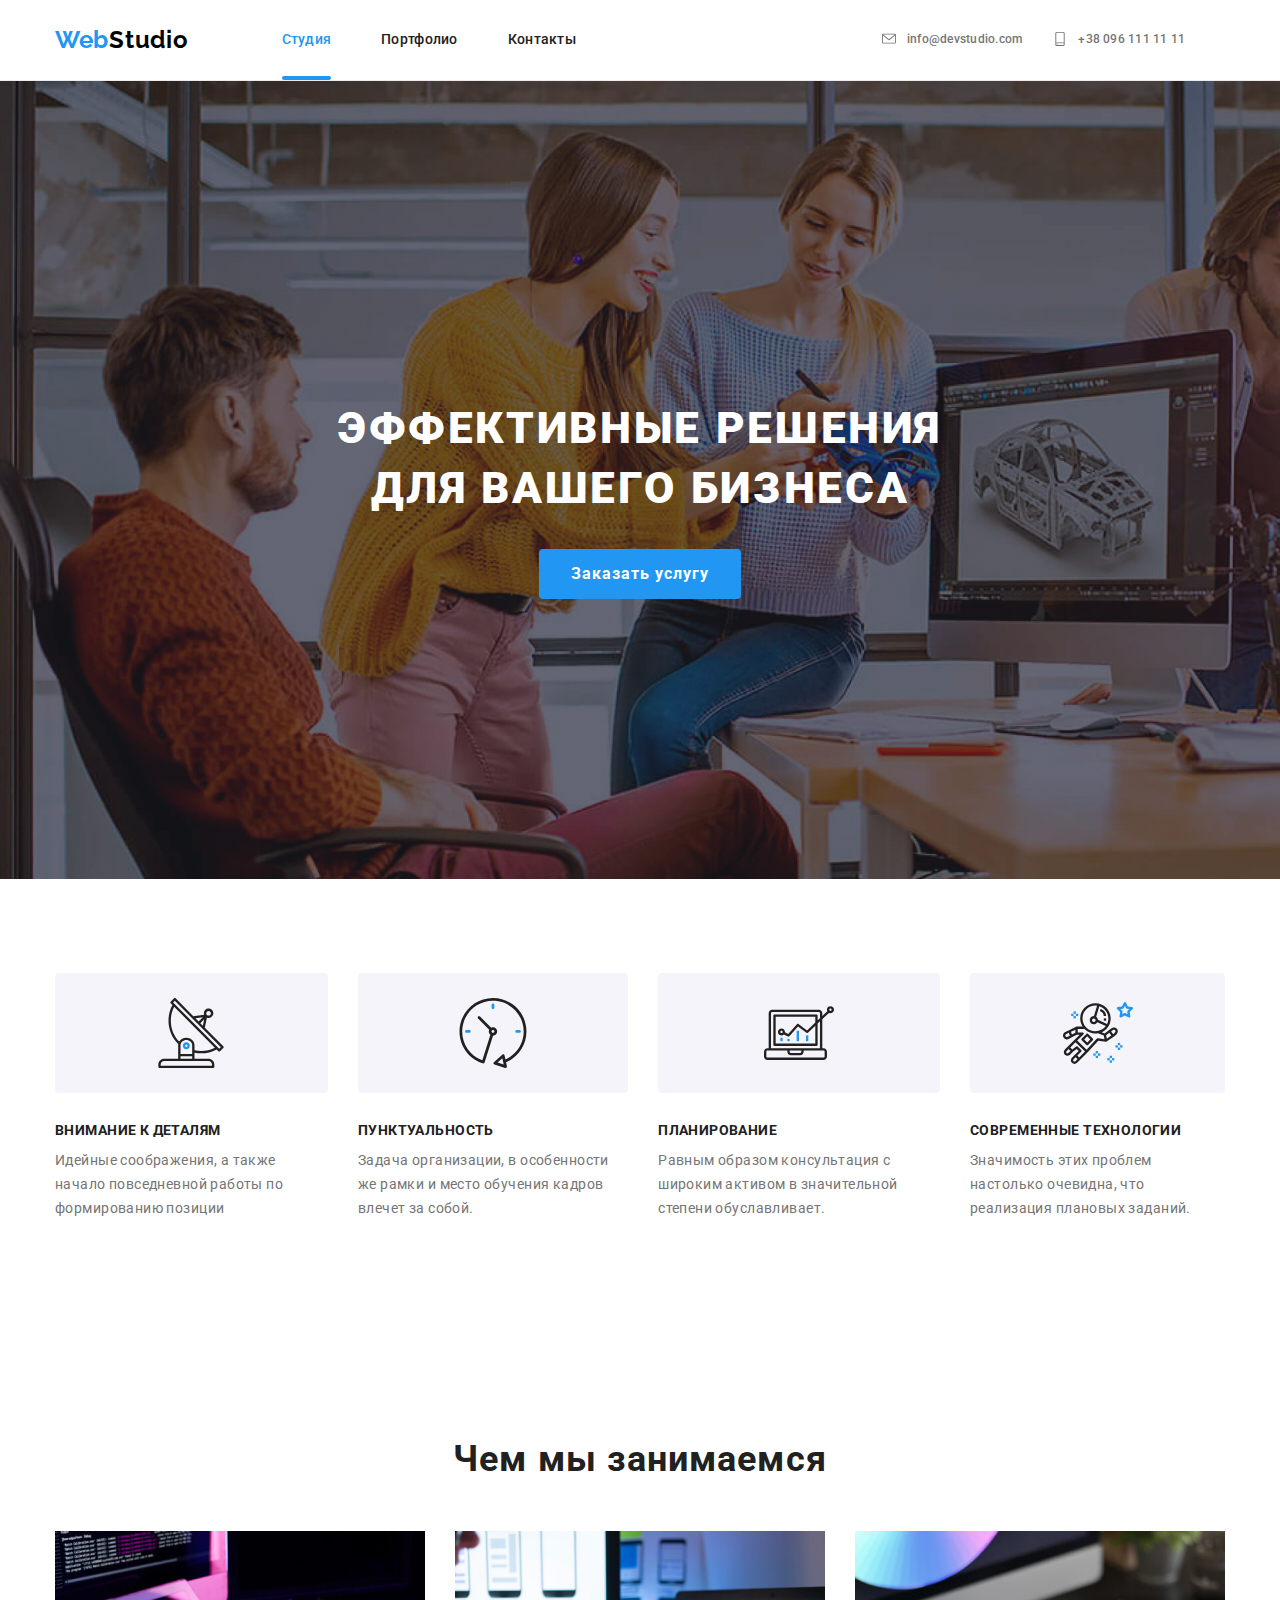
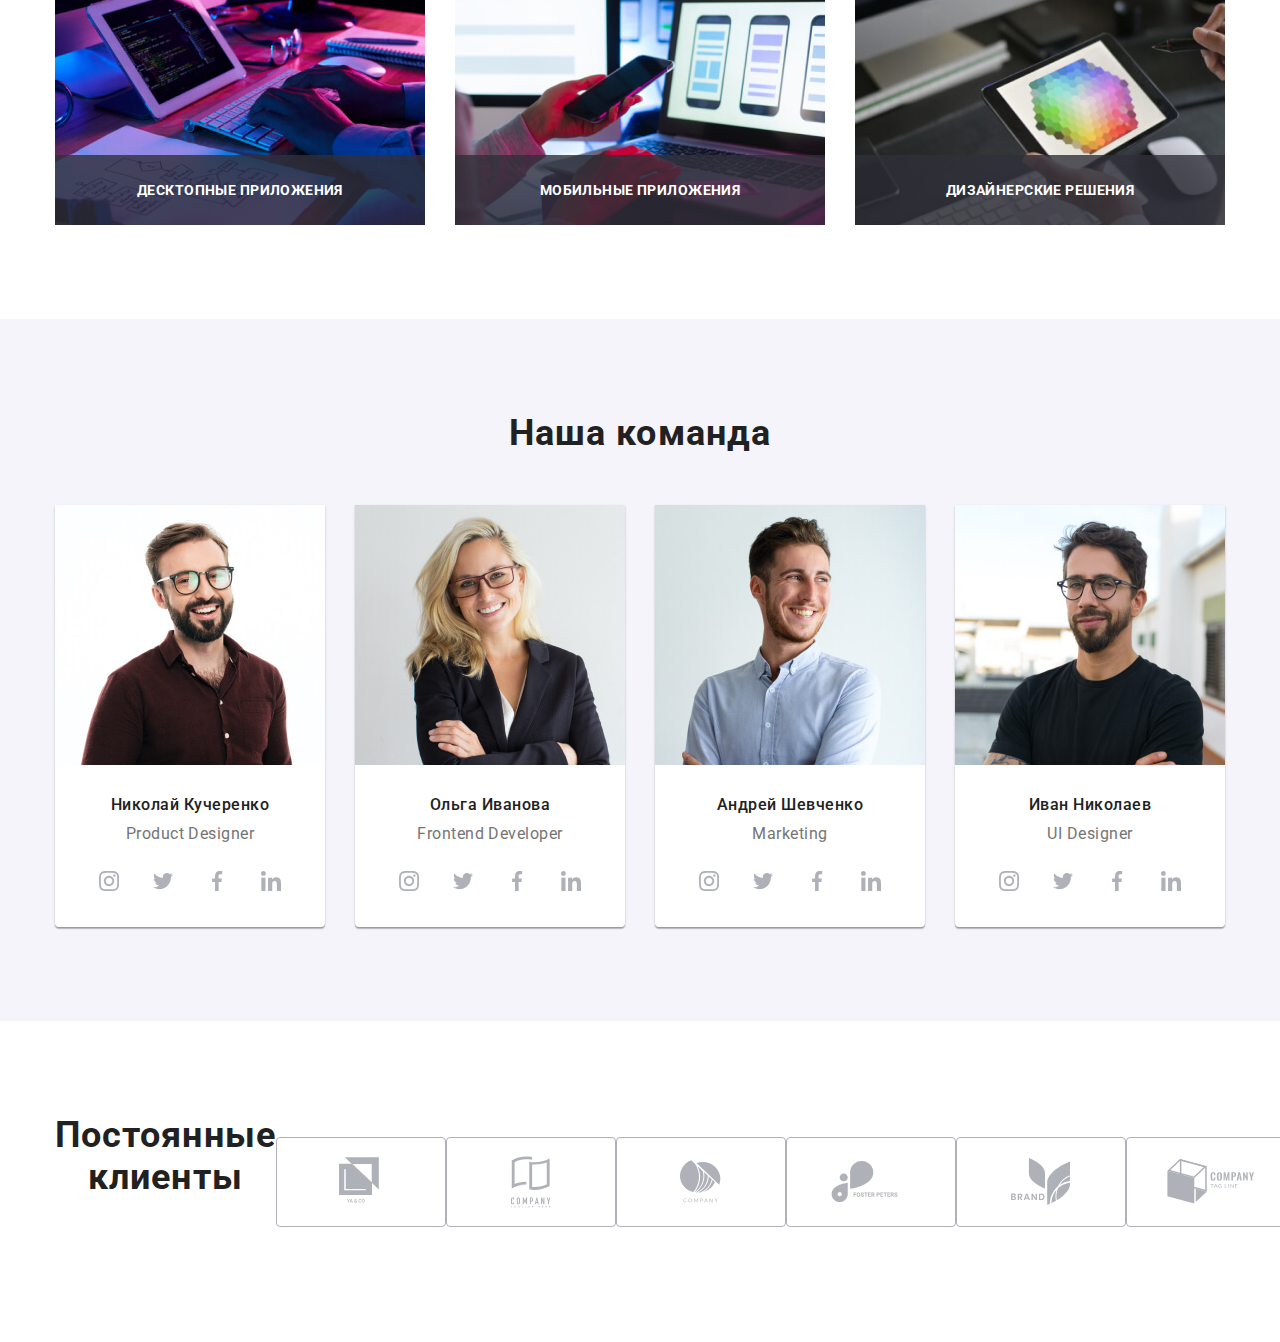
==== commit 52a3d7d7: "ошибки в хедере" ====
--- a/index.html
+++ b/index.html
@@ -21,16 +21,19 @@
         <a class="logo-white" href="./index.html"
           ><span class="logo-blue">Web</span>Studio</a
         >
-        <button type="button" class="header-menu-button" aria-expanded="false" aria-controls="container-nav-list" data-menu-button>
+        <button
+          type="button"
+          class="header-menu-button"
+          aria-expanded="false"
+          aria-controls="container-nav-list"
+          data-menu-button
+        >
           <svg width="40" height="40">
             <use
               class="logo-burger"
               href="./images/svgsprite.svg#icon-burger"
             ></use>
-            <use
-              class="logo-x"
-              href="./images/svgsprite.svg#x_icon"
-            ></use>
+            <use class="logo-x" href="./images/svgsprite.svg#x_icon"></use>
           </svg>
         </button>
         <div class="container-nav-list" data-menu>
@@ -147,25 +150,34 @@
           <h2 class="second-header">Чем мы занимаемся</h2>
           <ul class="what-we-do-list">
             <li class="what-we-do-list-item">
-              <img srcset="./images/what-we-do-img1.jpg 1x, ./images/what-we-do-img1@2x.jpg 2x"
+              <img
+                srcset="
+                  ./images/what-we-do-img1.jpg    1x,
+                  ./images/what-we-do-img1@2x.jpg 2x
+                "
                 src="./images/what-we-do-img1.jpg"
                 alt="фото лептопа"
-                
               />
 
               <h3 class="what-we-do-header">Десктопные приложения</h3>
             </li>
             <li class="what-we-do-list-item">
-              <img srcset="./images/what-we-do-img2.jpg 1x, ./images/what-we-do-img2@2x.jpg 2x"
+              <img
+                srcset="
+                  ./images/what-we-do-img2.jpg    1x,
+                  ./images/what-we-do-img2@2x.jpg 2x
+                "
                 src="./images/what-we-do-img2.jpg"
                 alt="фото смартфона"
-                
               />
               <h3 class="what-we-do-header">Мобильные приложения</h3>
             </li>
             <li class="what-we-do-list-item">
               <img
-              srcset="./images/what-we-do-img3.jpg 1x, ./images/what-we-do-img3@2x.jpg 2x"
+                srcset="
+                  ./images/what-we-do-img3.jpg    1x,
+                  ./images/what-we-do-img3@2x.jpg 2x
+                "
                 src="./images/what-we-do-img3.jpg"
                 alt="фото десктопа"
               />
@@ -180,15 +192,33 @@
         <div class="our-team-wrapper container">
           <ul class="our-team-list">
             <li class="our-team-list-item">
-              <picture>  
-                <source srcset="./images/team-img1-desktop.jpg 1x, ./images/team-img1-desktop@2x.jpg 2x" media="(min-width: 1200px)">
-                  <source srcset="./images/team-img1-tablet.jpg 1x, ./images/team-img1-tablet@2x.jpg 2x" media="(min-width: 768px)">
-              <source srcset="./images/team-img1-mobile.jpg 1x, ./images/team-img1-mobile@2x.jpg 2x" media="(min-width: 480px)">
+              <picture>
+                <source
+                  srcset="
+                    ./images/team-img1-desktop.jpg    1x,
+                    ./images/team-img1-desktop@2x.jpg 2x
+                  "
+                  media="(min-width: 1200px)"
+                />
+                <source
+                  srcset="
+                    ./images/team-img1-tablet.jpg    1x,
+                    ./images/team-img1-tablet@2x.jpg 2x
+                  "
+                  media="(min-width: 768px)"
+                />
+                <source
+                  srcset="
+                    ./images/team-img1-mobile.jpg    1x,
+                    ./images/team-img1-mobile@2x.jpg 2x
+                  "
+                  media="(min-width: 480px)"
+                />
                 <img
-                class="our-team-list-img"
-                src="./images/team-img1-mobile.jpg"
-                alt="фото парня"
-              />
+                  class="our-team-list-img"
+                  src="./images/team-img1-mobile.jpg"
+                  alt="фото парня"
+                />
               </picture>
               <h3 class="our-team-header">Николай Кучеренко</h3>
               <p class="our-team-text">Product Designer</p>
@@ -225,11 +255,33 @@
             </li>
             <li class="our-team-list-item">
               <picture>
-                <source srcset="./images/team-img2-desktop.jpg 1x, ./images/team-img2-desktop@2x.jpg 2x" media="(min-width: 1200px)">
-                <source srcset="./images/team-img2-tablet.jpg 1x, ./images/team-img2-tablet@2x.jpg 2x" media="(min-width: 768px)">
-                <source srcset="./images/team-img2-mobile.jpg 1x, ./images/team-img2-mobile@2x.jpg 2x" media="(min-width: 480px)">
-                <img class="our-team-list-img" src="./images/team-img2-mobile.jpg" alt="фото парня" />
-                </picture>
+                <source
+                  srcset="
+                    ./images/team-img2-desktop.jpg    1x,
+                    ./images/team-img2-desktop@2x.jpg 2x
+                  "
+                  media="(min-width: 1200px)"
+                />
+                <source
+                  srcset="
+                    ./images/team-img2-tablet.jpg    1x,
+                    ./images/team-img2-tablet@2x.jpg 2x
+                  "
+                  media="(min-width: 768px)"
+                />
+                <source
+                  srcset="
+                    ./images/team-img2-mobile.jpg    1x,
+                    ./images/team-img2-mobile@2x.jpg 2x
+                  "
+                  media="(min-width: 480px)"
+                />
+                <img
+                  class="our-team-list-img"
+                  src="./images/team-img2-mobile.jpg"
+                  alt="фото парня"
+                />
+              </picture>
               <h3 class="our-team-header">Ольга Иванова</h3>
               <p class="our-team-text">Frontend Developer</p>
               <ul class="social-media-link-list">
@@ -265,10 +317,32 @@
             </li>
             <li class="our-team-list-item">
               <picture>
-                <source srcset="./images/team-img3-desktop.jpg 1x, ./images/team-img3-desktop@2x.jpg 2x" media="(min-width: 1200px)">
-                <source srcset="./images/team-img3-tablet.jpg 1x, ./images/team-img3-tablet@2x.jpg 2x" media="(min-width: 768px)">
-                <source srcset="./images/team-img3-mobile.jpg 1x, ./images/team-img3-mobile@2x.jpg 2x" media="(min-width: 480px)">
-                <img class="our-team-list-img" src="./images/team-img3-mobile.jpg" alt="фото парня" />
+                <source
+                  srcset="
+                    ./images/team-img3-desktop.jpg    1x,
+                    ./images/team-img3-desktop@2x.jpg 2x
+                  "
+                  media="(min-width: 1200px)"
+                />
+                <source
+                  srcset="
+                    ./images/team-img3-tablet.jpg    1x,
+                    ./images/team-img3-tablet@2x.jpg 2x
+                  "
+                  media="(min-width: 768px)"
+                />
+                <source
+                  srcset="
+                    ./images/team-img3-mobile.jpg    1x,
+                    ./images/team-img3-mobile@2x.jpg 2x
+                  "
+                  media="(min-width: 480px)"
+                />
+                <img
+                  class="our-team-list-img"
+                  src="./images/team-img3-mobile.jpg"
+                  alt="фото парня"
+                />
               </picture>
               <h3 class="our-team-header">Андрей Шевченко</h3>
               <p class="our-team-text">Marketing</p>
@@ -305,10 +379,32 @@
             </li>
             <li class="our-team-list-item">
               <picture>
-                <source srcset="./images/team-img4-desktop.jpg 1x, ./images/team-img4-desktop@2x.jpg 2x" media="(min-width: 1200px)">
-                <source srcset="./images/team-img4-tablet.jpg 1x, ./images/team-img4-tablet@2x.jpg 2x" media="(min-width: 768px)">
-                <source srcset="./images/team-img4-mobile.jpg 1x, ./images/team-img4-mobile@2x.jpg 2x" media="(min-width: 480px)">
-                <img class="our-team-list-img" src="./images/team-img4-mobile.jpg" alt="фото парня" />
+                <source
+                  srcset="
+                    ./images/team-img4-desktop.jpg    1x,
+                    ./images/team-img4-desktop@2x.jpg 2x
+                  "
+                  media="(min-width: 1200px)"
+                />
+                <source
+                  srcset="
+                    ./images/team-img4-tablet.jpg    1x,
+                    ./images/team-img4-tablet@2x.jpg 2x
+                  "
+                  media="(min-width: 768px)"
+                />
+                <source
+                  srcset="
+                    ./images/team-img4-mobile.jpg    1x,
+                    ./images/team-img4-mobile@2x.jpg 2x
+                  "
+                  media="(min-width: 480px)"
+                />
+                <img
+                  class="our-team-list-img"
+                  src="./images/team-img4-mobile.jpg"
+                  alt="фото парня"
+                />
               </picture>
               <h3 class="our-team-header">Иван Николаев</h3>
               <p class="our-team-text">UI Designer</p>
@@ -347,7 +443,7 @@
         </div>
       </section>
       <!--Клиенты-->
-      <!-- <section class="section">
+      <section class="section">
         <div class="container">
           <h2 class="second-header">Постоянные клиенты</h2>
           <ul class="clients-list">
@@ -396,7 +492,7 @@
           </ul>
         </div>
       </section>
-    </main> -->
+    </main>
     <!--Футер-->
     <!-- <footer class="footer">
       <div class="container">
--- a/css/main.min.css
+++ b/css/main.min.css
@@ -1,2 +1,2 @@
-html{box-sizing:border-box}*,*::before,*::after{box-sizing:inherit;margin:0;padding:0}a{text-decoration:none;display:block}a :visited{text-decoration:none}ul{list-style-type:none;margin:0}body{font-family:Roboto, sans-serif}img{display:block;max-width:100%;height:auto}.is-hidden{opacity:0;visibility:hidden;pointer-events:none}.section{padding-top:60px;padding-bottom:60px}@media screen and (min-width: 1200px){.section{padding-top:94px;padding-bottom:94px}}.container{display:flex;align-items:center;padding-left:15px;padding-right:15px}@media screen and (max-width: 767px){.container{justify-content:space-between}}@media screen and (min-width: 480px){.container{width:480px;margin-left:auto;margin-right:auto}}@media screen and (min-width: 768px){.container{width:768px;margin-left:auto;margin-right:auto}}@media screen and (min-width: 1200px){.container{width:1200px;height:auto;margin-left:auto;margin-right:auto;align-items:center}}.backdrop{position:fixed;left:0;top:0;width:100%;height:100%;background-color:rgba(0,0,0,0.5);z-index:100;transition:opacity 250ms cubic-bezier(0.4, 0, 0.2, 1)}.modal-form-wrapper{position:absolute;top:50%;left:50%;transform:translate(-50%, -50%);max-width:450px}.modal-form{display:flex;flex-direction:column;max-width:528px;width:100%;padding:40px;background:#ffffff;box-shadow:0px 1px 3px rgba(0,0,0,0.12),0px 1px 1px rgba(0,0,0,0.14),0px 2px 1px rgba(0,0,0,0.2);border-radius:4px}.modal-header{font-weight:bold;font-size:20px;line-height:1.15;letter-spacing:0.03em;margin-bottom:12px;color:#212121}.modal-label,.modal-input{font-size:12px;line-height:1.16;letter-spacing:0.01em;color:#212121}.modal-label-wrapper{position:relative;max-width:448px;margin-bottom:10px}.modal-input{display:block;width:100%;border:1px solid rgba(33,33,33,0.2);border-radius:4px;outline:none;padding-left:42px;padding-top:12px;padding-bottom:12px}.modal-input:focus,.modal-input:not(:placeholder-shown){border-color:#2196f3;border-radius:4px}.modal-icon{position:absolute;bottom:11px;left:12px;width:18px;height:18px;fill:#212121}.modal-input:focus+.modal-icon,.modal-input:not(:placeholder-shown)+.modal-icon{fill:#2196f3}.modal-close-button{position:absolute;top:8px;right:8px;width:30px;height:30px;border-radius:50%;border:1px solid rgba(0,0,0,0.1);background-color:white;transition:border-color 250ms cubic-bezier(0.4, 0, 0.2, 1)}.modal-close-button:hover{border-color:#2196f3}.modal-close-button-svg{width:100%;height:100%;padding:6px;transition:fill 250ms cubic-bezier(0.4, 0, 0.2, 1)}.modal-close-button:hover .modal-close-button-svg{fill:#2196f3;border-color:#2196f3}.modal-message{max-width:448px;height:120px;border:1px solid rgba(33,33,33,0.2);border-radius:4px;resize:none;outline:none;padding:12px 16px;margin-bottom:20px;font-weight:normal;font-size:12px;line-height:1.16;letter-spacing:0.01em;color:#212121}.modal-message:focus{border-color:#2196f3}.modal-message:focus::placeholder{color:#2196f3}.modal-message-span{font-weight:normal;font-size:12px;line-height:1.16;letter-spacing:0.01em;color:#757575;margin-bottom:4px}.modal-form-option{display:flex;align-items:center;margin-bottom:30px}.modal-form-checkbox{position:absolute;width:1px;height:1px;margin:-1px;border:0;padding:0;clip:rect(0 0 0 0);overflow:hidden}.custom-checkbox{width:16px;height:15px;fill:#ffffff;border:1px solid #212121;border-radius:2px;transition:fill 250ms cubic-bezier(0.4, 0, 0.2, 1),border 250ms cubic-bezier(0.4, 0, 0.2, 1);margin-right:8px;flex-shrink:0}.modal-form-checkbox:checked+.custom-checkbox{fill:#2196f3;border:none}.policy-text{font-weight:normal;font-size:14px;line-height:1.71;letter-spacing:0.03em;color:#757575}.policy-link{display:inline-block;color:#2196f3;text-decoration:underline}.modal-button-submit{font-family:inherit;font-style:normal;font-weight:bold;font-size:16px;line-height:1.9;letter-spacing:0.06em;background-color:#2196f3;color:#ffffff;border:none;border-radius:4px;display:block;align-items:center;text-align:center;margin-left:auto;margin-right:auto;padding-top:10px;padding-right:32px;padding-bottom:10px;padding-left:32px;transition:color 250ms cubic-bezier(0.4, 0, 0.2, 1);transition:background-color 250ms cubic-bezier(0.4, 0, 0.2, 1)}.modal-button-submit:hover{background-color:#f5f4fa;color:#2196f3}.modal-button-submit:focus{background-color:#f5f4fa;color:#2196f3}.social-media-link-list{display:flex;justify-content:space-between;max-width:206px;margin-right:auto;margin-left:auto;padding-bottom:24px}.social-media-link-list-item{display:flex;align-items:center;justify-content:center;width:44px;height:44px;border-radius:50%;transition:background-color 250ms cubic-bezier(0.4, 0, 0.2, 1)}.social-media-link-list-item:not(:last-child){margin-right:10px}.social-media-link-list-item:hover,.social-media-link-list-item:focus{background-color:#2196f3}.social-media-link-list-item:hover .social-media-link-item-svg,.social-media-link-list-item:focus .social-media-link-item-svg{fill:#ffffff}.social-media-link-item-svg{width:20px;height:20px;fill:#afb1b8;transition:fill 250ms cubic-bezier(0.4, 0, 0.2, 1)}.header{position:relative;border-bottom:1px solid #ececec}.logo-white{font-family:Raleway;font-style:normal;font-weight:bold;font-size:24px;line-height:1.16;letter-spacing:0.03em;color:#000000}.logo-blue{color:#2196f3}.nav-list-item:hover,.nav-list-item :focus{color:#2196f3}.nav-list-item-link{position:relative;display:inline-flex;padding-top:8px;padding-bottom:8px;font-style:normal;font-weight:500;font-size:18px;line-height:1.16;letter-spacing:0.02em;color:#212121;transition:color 250ms cubic-bezier(0.4, 0, 0.2, 1)}.nav-list-item-link:hover,.nav-list-item-link:focus{color:#2196f3}.nav-list-item-link.current{color:#2196f3}.nav-list-item-link.current::after{position:absolute;bottom:0;content:"";display:block;width:100%;height:4px;background-color:#2196f3;border-radius:2px}.contacts-list-item-icon{width:16px;height:14px;margin-right:10px;fill:#757575;transition:fill 250ms cubic-bezier(0.4, 0, 0.2, 1)}.contacts-list-item-link{display:inline-flex;align-items:center;font-weight:500;line-height:1.16;font-size:18px;color:#757575;letter-spacing:0.02em;transition:color 250ms cubic-bezier(0.4, 0, 0.2, 1)}.contacts-list-item-link:hover,.contacts-list-item-link:focus{color:#2196f3}.contacts-list-item-link:hover .contacts-list-item-icon,.contacts-list-item-link:focus .contacts-list-item-icon{fill:#2196f3}@media screen and (max-width: 767px){.header{padding-top:10px;padding-bottom:10px}.header-menu-button{background-color:transparent;border:none;width:40px;height:40px}.header-menu-button:hover .logo-x,.header-menu-button:hover .logo-burger,.header-menu-button :focus .logo-x,.header-menu-button :focus .logo-burger{fill:#2196f3}.header-menu-button.is-open .logo-x{opacity:1}.header-menu-button.is-open .logo-burger{opacity:0}.logo-x{opacity:0;transition:opacity 250ms cubic-bezier(0.4, 0, 0.2, 1)}.logo-burger{opacity:1;transition:opacity 250ms cubic-bezier(0.4, 0, 0.2, 1)}.container-nav-list{position:absolute;top:100%;height:auto;padding-top:60px;padding-bottom:60px;padding-left:140px;padding-right:140px;text-align:center;box-shadow:0px 4px 8px rgba(0,0,0,0.04),0px 2px 4px rgba(0,0,0,0.08),0px 1px 3px rgba(0,0,0,0.16);transform:translateY(-150%);transition:transform 250ms cubic-bezier(0.4, 0, 0.2, 1),background-color 250ms cubic-bezier(0.4, 0, 0.2, 1)}.container-nav-list.is-open{transform:translateY(0);background-color:#ffffff}.navigation{margin-bottom:60px;max-width:100%}.nav-list-item:not(:last-child){margin-bottom:40px}.contacts-list-item:not(:last-child){margin-bottom:16px}}@media screen and (min-width: 768px){.header-menu-button{display:none}.logo-white{margin-right:88px}.container-nav-list{display:flex}.nav-list{display:flex}.nav-list-item:not(:last-child){margin-right:50px}.nav-list-item-link{font-size:14px;line-height:1.14;letter-spacing:0.02em;padding-top:32px;padding-bottom:32px}.navigation{margin-right:84px}.contacts-list{padding-top:21px;padding-bottom:12px}.contacts-list-item:not(:last-child){margin-bottom:10px}.contacts-list-item-link{font-size:12px;line-height:1.166;letter-spacing:0.02em}}@media screen and (min-width: 1200px){.contacts-list{display:flex;padding-top:32px;padding-bottom:20px}.contacts-list-item:not(:last-child){margin-right:30px}.nav-list{height:auto}.nav-list-item:not(:last-child){margin-right:50px}.logo-white{margin-right:93px}.navigation{margin-right:305px}}.hero{margin:0 auto;background-image:linear-gradient(rgba(47,48,58,0.4), rgba(47,48,58,0.4)),url("../images/hero-mobile.jpg");background-size:cover}.hero-content{max-width:100%;height:100%}.hero-button{font-family:inherit;font-style:normal;font-weight:bold;font-size:16px;line-height:1.9;letter-spacing:0.06em;background-color:#2196f3;color:#ffffff;border:none;border-radius:4px;display:block;align-items:center;text-align:center;margin-left:auto;margin-right:auto;padding-top:10px;padding-right:32px;padding-bottom:10px;padding-left:32px;transition:color 250ms cubic-bezier(0.4, 0, 0.2, 1);transition:background-color 250ms cubic-bezier(0.4, 0, 0.2, 1)}.hero-button:hover,.hero-button:focus{background-color:#f5f4fa;color:#2196f3}@media screen and (min-resolution: 2dppx), screen and (min-resolution: 192dpi), screen and (min-device-pixel-ratio: 2), screen and (min-width: 480px){.hero{background-image:linear-gradient(rgba(47,48,58,0.4), rgba(47,48,58,0.4)),url("../images/hero-mobile@2x.jpg")}}@media screen and (min-width: 480px){.hero{max-width:480px;height:auto}.main-header{padding-left:60px;padding-right:60px;padding-top:118px;margin-bottom:30px}}@media screen and (min-width: 768px){.hero{max-width:768px;background-image:linear-gradient(rgba(47,48,58,0.4), rgba(47,48,58,0.4)),url("../images/hero-tablet.jpg");background-size:cover}}@media screen and (min-resolution: 2dppx), screen and (min-resolution: 192dpi), screen and (min-device-pixel-ratio: 2), screen and (min-width: 768px){.hero{background-image:linear-gradient(rgba(47,48,58,0.4), rgba(47,48,58,0.4)),url("../images/hero-tablet@2x.jpg")}}@media screen and (min-width: 1200px){.hero{max-width:1600px;background-image:linear-gradient(rgba(47,48,58,0.4), rgba(47,48,58,0.4)),url("../images/hero-desktop.jpg");background-size:cover}.hero-content{padding-top:200px;padding-bottom:280px}.main-header{font-weight:900;font-size:44px;line-height:1.36;text-align:center;letter-spacing:0.06em;text-transform:uppercase;color:#ffffff}}@media screen and (min-width: 1200px) and (min-resolution: 2dppx), screen and (min-width: 1200px) and (min-resolution: 192dpi), screen and (min-width: 1200px) and (min-device-pixel-ratio: 2), screen and (min-width: 1200px) and (min-width: 1200px){.hero{background-image:linear-gradient(rgba(47,48,58,0.4), rgba(47,48,58,0.4)),url("../images/hero-desktop@2x.jpg")}}@media screen and (max-width: 1199px){.main-header{font-weight:900;font-size:26px;line-height:1.615;text-align:center;letter-spacing:0.06em;text-transform:uppercase;color:#ffffff;padding-top:118px}.hero-content{padding-bottom:118px}}.capabillity-img-wrapper{display:flex;width:100%;height:120px;background-color:#f5f4fa;align-items:center;justify-content:center;border-radius:4px;margin-bottom:30px}.capabillity-header{font-style:normal;font-weight:bold;font-size:14px;line-height:1.14;letter-spacing:0.03em;text-transform:uppercase;color:#212121;margin-top:0px;margin-bottom:10px}.capabillity-text{font-style:normal;font-weight:normal;font-size:14px;line-height:1.71;letter-spacing:0.03em;color:#757575}.capabillity-svg{width:70px;height:70px}@media screen and (min-width: 480px){.capabillity-list{max-width:100%}.capabillity-list-item{max-width:450px}.capabillity-list-item:not(:last-child){margin-bottom:30px}.capabillity-header{text-align:center}}@media screen and (min-width: 768px){.capabillity-list{display:flex;flex-wrap:wrap}.capabillity-list-item{max-width:calc((100% - 30px) / 2)}.capabillity-list-item:nth-child(odd){margin-right:30px}.capabillity-header{text-align:start}}@media screen and (min-width: 1200px){.capabillity-list{flex-wrap:nowrap}.capabillity-list-item{max-width:calc((100% - (30 * 2)) / 4)}.capabillity-list-item:not(:last-child){margin-right:30px}}@media screen and (max-width: 1199px){.section.what-we-do{display:none}}@media screen and (min-width: 1200px){.what-we-do .container{display:block}.second-header{font-style:normal;font-weight:bold;font-size:36px;line-height:1.16;text-align:center;letter-spacing:0.03em;color:#212121;margin-top:0px;margin-bottom:50px}.what-we-do-header{position:absolute;bottom:0;width:100%;background-color:rgba(47,48,58,0.8);font-style:normal;font-weight:bold;font-size:14px;line-height:1.17;letter-spacing:0.03em;text-transform:uppercase;color:#ffffff;text-align:center;padding-top:27px;padding-bottom:27px}.what-we-do-wrapper{top:0}.what-we-do-list{display:flex}.what-we-do-list-item{position:relative;width:370px;height:auto}.what-we-do-list-item:not(:last-child){margin-right:30px}}.section-dark{background-color:#f5f4fa}.our-team-list{justify-content:center}.our-team-list-item{background-color:white;border-radius:0px 0px 4px 4px;box-shadow:0px 2px 1px rgba(0,0,0,0.2),0px 1px 1px rgba(0,0,0,0.14),0px 1px 3px rgba(0,0,0,0.12);height:auto}.our-team-list-img{margin-bottom:30px}@media screen and (min-width: 480px){.section-dark h2{font-size:28px;line-height:1.17;text-align:center;letter-spacing:0.03em;color:#212121;margin-right:auto;margin-left:auto;margin-top:0px;margin-bottom:30px}}@media screen and (max-width: 767px){.our-team-list-item{max-width:450px}.our-team-list-item:not(:last-child){margin-bottom:30px}}@media screen and (min-width: 768px){.our-team-list{display:flex;flex-wrap:wrap}.our-team-list-item{max-width:calc((100% - 30px) / 2)}}@media screen and (min-width: 768px) and (max-width: 1199px){.our-team-list-item:nth-child(odd){margin-right:30px}.our-team-list-item:nth-child(-n+2){margin-bottom:30px}}@media screen and (min-width: 1200px){.our-team-list{flex-wrap:nowrap}.our-team-list-item{max-width:calc((100% - 30px * 3) / 4)}.our-team-list-item:not(:last-child){margin-right:30px}.section-dark h2{font-size:36px;line-height:1.16;margin-bottom:50px}}.our-team-header{font-style:normal;font-weight:500;font-size:16px;line-height:1.19;letter-spacing:0.03em;color:#212121;margin-top:0px;margin-bottom:10px;margin-left:auto;margin-right:auto;text-align:center}.our-team-text{font-style:normal;font-weight:normal;text-align:center;font-size:16px;line-height:1.19;letter-spacing:0.03em;color:#757575;margin-top:0;margin-bottom:16px}.clients-list{display:flex;justify-content:space-around}.clients-list-item{display:flex;justify-content:center;align-items:center;border:1px solid #afb1b8;border-radius:4px;width:170px;height:90px;transition:border 250ms cubic-bezier(0.4, 0, 0.2, 1)}.clients-list-item:hover,.clients-list-item:focus{border:1px solid #2196f3;border-radius:4px}.clients-list-item:hover .clients-list-item-svg,.clients-list-item:focus .clients-list-item-svg{fill:#2196f3}.clients-list-item-svg{fill:#afb1b8;transition:fill 250ms cubic-bezier(0.4, 0, 0.2, 1)}.footer{background-color:#2f303a}.footer .container{display:flex;padding-top:60px;padding-bottom:60px;align-items:baseline}.footer-social-link-container{width:206px;text-align:start;margin-right:93px}.footer-contacts-list-item:not(:last-child){margin-bottom:9px}.logo-black{font-family:Raleway;font-style:normal;font-weight:bold;font-size:26px;line-height:1.19;letter-spacing:0.03em;color:#ffffff;margin-bottom:20px}.adress-text{display:block;font-family:Roboto;font-style:normal;font-weight:normal;font-size:14px;line-height:1.71;letter-spacing:0.03em;color:#ffffff;margin-bottom:9px}.adress-container{margin-right:69px;width:231px}.contacts-list-footer-item-link{font-family:Roboto;font-weight:500;font-style:normal;line-height:1.14;font-size:14px;color:rgba(255,255,255,0.6);letter-spacing:0.02em;transition:color 250ms cubic-bezier(0.4, 0, 0.2, 1)}.contacts-list-footer-item-link:hover,.contacts-list-footer-item-link:focus{color:#2196f3}.social-media-link-list{display:flex;justify-content:space-between;max-width:206px;margin-right:auto;margin-left:auto;padding-bottom:24px}.social-media-link-list-item{display:flex;align-items:center;justify-content:center;width:44px;height:44px;border-radius:50%;transition:background-color 250ms cubic-bezier(0.4, 0, 0.2, 1)}.social-media-link-list-item:not(:last-child){margin-right:10px}.social-media-link-list-item:hover,.social-media-link-list-item:focus{background-color:#2196f3}.social-media-link-list-item:hover .social-media-link-item-svg,.social-media-link-list-item:focus .social-media-link-item-svg{fill:#ffffff}.social-media-link-item-svg{width:20px;height:20px;fill:#afb1b8;transition:fill 250ms cubic-bezier(0.4, 0, 0.2, 1)}.social-links-footer{font-style:normal;font-weight:bold;font-size:14px;line-height:1.14;letter-spacing:0.03em;text-transform:uppercase;color:#ffffff;margin-bottom:20px}.social-links-footer-list li{background-color:rgba(255,255,255,0.1);border-radius:50%}.social-links-footer-item .social-media-link-item-svg{fill:#ffffff}.social-links-footer-item:hover,.social-links-footer-item:focus{color:#2196f3}.submit-form{display:flex;max-width:100%}.submit-form-container{max-width:570px}.submit-text{display:block;font-weight:normal;font-size:14px;line-height:16px;letter-spacing:0.03em;text-transform:uppercase;color:#ffffff;margin-bottom:20px}.footer-submit-input{width:358px;border:1px solid rgba(255,255,255,0.3);border-radius:4px;background-color:transparent;padding-left:16px;padding-top:15px;padding-bottom:15px;margin-right:12px;outline:none;color:#ffffff}.footer-submit-input:not(:placeholder-shown){background-color:transparent;border:1px solid #2196f3;border-radius:4px}.footer-submit-btn{font-family:inherit;font-style:normal;font-weight:bold;font-size:16px;line-height:1.9;letter-spacing:0.06em;background-color:#2196f3;color:#ffffff;border:none;border-radius:4px;display:flex;align-items:center;text-align:center;margin-left:auto;margin-right:auto;padding-top:10px;padding-right:32px;padding-bottom:10px;padding-left:32px;transition:color 250ms cubic-bezier(0.4, 0, 0.2, 1);transition:background-color 250ms cubic-bezier(0.4, 0, 0.2, 1)}.footer-submit-btn:hover,.footer-submit-btn:focus{background-color:#f5f4fa;color:#2196f3}.footer-submit-btn:hover .footer-submit-btn-icon,.footer-submit-btn:focus .footer-submit-btn-icon{fill:#2196f3}.footer-submit-btn-icon{width:24px;height:24px;fill:#ffffff;transition:fill 250ms cubic-bezier(0.4, 0, 0.2, 1);margin-left:10px}
+html{box-sizing:border-box}*,*::before,*::after{box-sizing:inherit;margin:0;padding:0}a{text-decoration:none;display:block}a :visited{text-decoration:none}ul{list-style-type:none;margin:0}body{font-family:Roboto, sans-serif}img{display:block;max-width:100%;height:auto}.is-hidden{opacity:0;visibility:hidden;pointer-events:none}.section{padding-top:60px;padding-bottom:60px}@media screen and (min-width: 1200px){.section{padding-top:94px;padding-bottom:94px}}.container{display:flex;align-items:center;padding-left:15px;padding-right:15px}@media screen and (max-width: 767px){.container{justify-content:space-between}}@media screen and (min-width: 480px){.container{width:480px;margin-left:auto;margin-right:auto}}@media screen and (min-width: 768px){.container{width:768px;margin-left:auto;margin-right:auto}}@media screen and (min-width: 1200px){.container{width:1200px;height:auto;margin-left:auto;margin-right:auto;align-items:center}}.backdrop{position:fixed;left:0;top:0;width:100%;height:100%;background-color:rgba(0,0,0,0.5);z-index:100;transition:opacity 250ms cubic-bezier(0.4, 0, 0.2, 1)}.modal-form-wrapper{position:absolute;top:50%;left:50%;transform:translate(-50%, -50%);max-width:450px}.modal-form{display:flex;flex-direction:column;max-width:528px;width:100%;padding:40px;background:#ffffff;box-shadow:0px 1px 3px rgba(0,0,0,0.12),0px 1px 1px rgba(0,0,0,0.14),0px 2px 1px rgba(0,0,0,0.2);border-radius:4px}.modal-header{font-weight:bold;font-size:20px;line-height:1.15;letter-spacing:0.03em;margin-bottom:12px;color:#212121}.modal-label,.modal-input{font-size:12px;line-height:1.16;letter-spacing:0.01em;color:#212121}.modal-label-wrapper{position:relative;max-width:448px;margin-bottom:10px}.modal-input{display:block;width:100%;border:1px solid rgba(33,33,33,0.2);border-radius:4px;outline:none;padding-left:42px;padding-top:12px;padding-bottom:12px}.modal-input:focus,.modal-input:not(:placeholder-shown){border-color:#2196f3;border-radius:4px}.modal-icon{position:absolute;bottom:11px;left:12px;width:18px;height:18px;fill:#212121}.modal-input:focus+.modal-icon,.modal-input:not(:placeholder-shown)+.modal-icon{fill:#2196f3}.modal-close-button{position:absolute;top:8px;right:8px;width:30px;height:30px;border-radius:50%;border:1px solid rgba(0,0,0,0.1);background-color:white;transition:border-color 250ms cubic-bezier(0.4, 0, 0.2, 1)}.modal-close-button:hover{border-color:#2196f3}.modal-close-button-svg{width:100%;height:100%;padding:6px;transition:fill 250ms cubic-bezier(0.4, 0, 0.2, 1)}.modal-close-button:hover .modal-close-button-svg{fill:#2196f3;border-color:#2196f3}.modal-message{max-width:448px;height:120px;border:1px solid rgba(33,33,33,0.2);border-radius:4px;resize:none;outline:none;padding:12px 16px;margin-bottom:20px;font-weight:normal;font-size:12px;line-height:1.16;letter-spacing:0.01em;color:#212121}.modal-message:focus{border-color:#2196f3}.modal-message:focus::placeholder{color:#2196f3}.modal-message-span{font-weight:normal;font-size:12px;line-height:1.16;letter-spacing:0.01em;color:#757575;margin-bottom:4px}.modal-form-option{display:flex;align-items:center;margin-bottom:30px}.modal-form-checkbox{position:absolute;width:1px;height:1px;margin:-1px;border:0;padding:0;clip:rect(0 0 0 0);overflow:hidden}.custom-checkbox{width:16px;height:15px;fill:#ffffff;border:1px solid #212121;border-radius:2px;transition:fill 250ms cubic-bezier(0.4, 0, 0.2, 1),border 250ms cubic-bezier(0.4, 0, 0.2, 1);margin-right:8px;flex-shrink:0}.modal-form-checkbox:checked+.custom-checkbox{fill:#2196f3;border:none}.policy-text{font-weight:normal;font-size:14px;line-height:1.71;letter-spacing:0.03em;color:#757575}.policy-link{display:inline-block;color:#2196f3;text-decoration:underline}.modal-button-submit{font-family:inherit;font-style:normal;font-weight:bold;font-size:16px;line-height:1.9;letter-spacing:0.06em;background-color:#2196f3;color:#ffffff;border:none;border-radius:4px;display:block;align-items:center;text-align:center;margin-left:auto;margin-right:auto;padding-top:10px;padding-right:32px;padding-bottom:10px;padding-left:32px;transition:color 250ms cubic-bezier(0.4, 0, 0.2, 1);transition:background-color 250ms cubic-bezier(0.4, 0, 0.2, 1)}.modal-button-submit:hover{background-color:#f5f4fa;color:#2196f3}.modal-button-submit:focus{background-color:#f5f4fa;color:#2196f3}.social-media-link-list{display:flex;justify-content:space-between;max-width:206px;margin-right:auto;margin-left:auto;padding-bottom:24px}.social-media-link-list-item{display:flex;align-items:center;justify-content:center;width:44px;height:44px;border-radius:50%;transition:background-color 250ms cubic-bezier(0.4, 0, 0.2, 1)}.social-media-link-list-item:not(:last-child){margin-right:10px}.social-media-link-list-item:hover,.social-media-link-list-item:focus{background-color:#2196f3}.social-media-link-list-item:hover .social-media-link-item-svg,.social-media-link-list-item:focus .social-media-link-item-svg{fill:#ffffff}.social-media-link-item-svg{width:20px;height:20px;fill:#afb1b8;transition:fill 250ms cubic-bezier(0.4, 0, 0.2, 1)}.header{position:relative;border-bottom:1px solid #ececec}.logo-white{font-family:Raleway;font-style:normal;font-weight:bold;font-size:24px;line-height:1.16;letter-spacing:0.03em;color:#000000}.logo-blue{color:#2196f3}.nav-list-item:hover,.nav-list-item :focus{color:#2196f3}.nav-list-item-link{position:relative;display:inline-flex;padding-top:8px;padding-bottom:8px;font-style:normal;font-weight:500;font-size:18px;line-height:1.16;letter-spacing:0.02em;color:#212121;transition:color 250ms cubic-bezier(0.4, 0, 0.2, 1)}.nav-list-item-link:hover,.nav-list-item-link:focus{color:#2196f3}.nav-list-item-link.current{color:#2196f3}.nav-list-item-link.current::after{position:absolute;bottom:0;content:"";display:block;width:100%;height:4px;background-color:#2196f3;border-radius:2px}.contacts-list-item-icon{width:16px;height:14px;margin-right:10px;fill:#757575;transition:fill 250ms cubic-bezier(0.4, 0, 0.2, 1)}.contacts-list-item-link{display:inline-flex;align-items:center;font-weight:500;line-height:1.16;font-size:18px;color:#757575;letter-spacing:0.02em;transition:color 250ms cubic-bezier(0.4, 0, 0.2, 1)}.contacts-list-item-link:hover,.contacts-list-item-link:focus{color:#2196f3}.contacts-list-item-link:hover .contacts-list-item-icon,.contacts-list-item-link:focus .contacts-list-item-icon{fill:#2196f3}@media screen and (max-width: 767px){.header{padding-top:10px;padding-bottom:10px}.header-menu-button{background-color:transparent;border:none;width:40px;height:40px}.header-menu-button:hover .logo-x,.header-menu-button:hover .logo-burger,.header-menu-button :focus .logo-x,.header-menu-button :focus .logo-burger{fill:#2196f3}.header-menu-button.is-open .logo-x{opacity:1}.header-menu-button.is-open .logo-burger{opacity:0}.logo-x{opacity:0;transition:opacity 250ms cubic-bezier(0.4, 0, 0.2, 1)}.logo-burger{opacity:1;transition:opacity 250ms cubic-bezier(0.4, 0, 0.2, 1)}.container-nav-list{position:absolute;top:100%;height:auto;padding-top:60px;padding-bottom:60px;padding-left:140px;padding-right:140px;text-align:center;box-shadow:0px 4px 8px rgba(0,0,0,0.04),0px 2px 4px rgba(0,0,0,0.08),0px 1px 3px rgba(0,0,0,0.16);transform:translateY(-150%);transition:transform 250ms cubic-bezier(0.4, 0, 0.2, 1),background-color 250ms cubic-bezier(0.4, 0, 0.2, 1)}.container-nav-list.is-open{transform:translateY(0);background-color:#ffffff}.navigation{margin-bottom:60px;max-width:100%}.nav-list-item:not(:last-child){margin-bottom:40px}.contacts-list-item:not(:last-child){margin-bottom:16px}}@media screen and (min-width: 768px){.header-menu-button{display:none}.logo-white{margin-right:88px}.container-nav-list{display:flex}.nav-list{display:flex}.nav-list-item:not(:last-child){margin-right:50px}.nav-list-item-link{font-size:14px;line-height:1.14;letter-spacing:0.02em;padding-top:32px;padding-bottom:32px}.navigation{margin-right:84px}.contacts-list{padding-top:21px;padding-bottom:12px}.contacts-list-item:not(:last-child){margin-bottom:10px}.contacts-list-item-link{font-size:12px;line-height:1.166;letter-spacing:0.02em}}@media screen and (min-width: 1200px){.contacts-list{display:flex;padding-top:32px;padding-bottom:20px}.contacts-list-item:not(:last-child){margin-right:30px}.nav-list{height:auto}.nav-list-item:not(:last-child){margin-right:50px}.logo-white{margin-right:93px}.navigation{margin-right:305px}}.hero{margin:0 auto;background-image:linear-gradient(rgba(47,48,58,0.4), rgba(47,48,58,0.4)),url("../images/hero-mobile.jpg");background-size:cover}.hero-content{max-width:100%;height:100%}.hero-button{font-family:inherit;font-style:normal;font-weight:bold;font-size:16px;line-height:1.9;letter-spacing:0.06em;background-color:#2196f3;color:#ffffff;border:none;border-radius:4px;display:block;align-items:center;text-align:center;margin-left:auto;margin-right:auto;padding-top:10px;padding-right:32px;padding-bottom:10px;padding-left:32px;transition:color 250ms cubic-bezier(0.4, 0, 0.2, 1);transition:background-color 250ms cubic-bezier(0.4, 0, 0.2, 1)}.hero-button:hover,.hero-button:focus{background-color:#f5f4fa;color:#2196f3}@media screen and (min-resolution: 2dppx), screen and (min-resolution: 192dpi), screen and (min-device-pixel-ratio: 2), screen and (min-width: 480px){.hero{background-image:linear-gradient(rgba(47,48,58,0.4), rgba(47,48,58,0.4)),url("../images/hero-mobile@2x.jpg")}}@media screen and (min-width: 480px){.hero{max-width:480px;height:auto}.main-header{padding-left:60px;padding-right:60px;padding-top:118px;margin-bottom:30px}}@media screen and (min-width: 768px){.hero{max-width:768px;background-image:linear-gradient(rgba(47,48,58,0.4), rgba(47,48,58,0.4)),url("../images/hero-tablet.jpg");background-size:cover}}@media screen and (min-resolution: 2dppx), screen and (min-resolution: 192dpi), screen and (min-device-pixel-ratio: 2), screen and (min-width: 768px){.hero{background-image:linear-gradient(rgba(47,48,58,0.4), rgba(47,48,58,0.4)),url("../images/hero-tablet@2x.jpg")}}@media screen and (min-width: 1200px){.hero{max-width:1600px;background-image:linear-gradient(rgba(47,48,58,0.4), rgba(47,48,58,0.4)),url("../images/hero-desktop.jpg");background-size:cover}.hero-content{padding-top:200px;padding-bottom:280px}.main-header{font-weight:900;font-size:44px;line-height:1.36;text-align:center;letter-spacing:0.06em;text-transform:uppercase;color:#ffffff}}@media screen and (min-width: 1200px) and (min-resolution: 2dppx), screen and (min-width: 1200px) and (min-resolution: 192dpi), screen and (min-width: 1200px) and (min-device-pixel-ratio: 2), screen and (min-width: 1200px) and (min-width: 1200px){.hero{background-image:linear-gradient(rgba(47,48,58,0.4), rgba(47,48,58,0.4)),url("../images/hero-desktop@2x.jpg")}}@media screen and (max-width: 1199px){.main-header{font-weight:900;font-size:26px;line-height:1.615;text-align:center;letter-spacing:0.06em;text-transform:uppercase;color:#ffffff;padding-top:118px}.hero-content{padding-bottom:118px}}.capabillity-img-wrapper{display:flex;width:100%;height:120px;background-color:#f5f4fa;align-items:center;justify-content:center;border-radius:4px;margin-bottom:30px}.capabillity-header{font-style:normal;font-weight:bold;font-size:14px;line-height:1.14;letter-spacing:0.03em;text-transform:uppercase;color:#212121;margin-top:0px;margin-bottom:10px}.capabillity-text{font-style:normal;font-weight:normal;font-size:14px;line-height:1.71;letter-spacing:0.03em;color:#757575}.capabillity-svg{width:70px;height:70px}@media screen and (min-width: 480px){.capabillity-list{max-width:100%}.capabillity-list-item{max-width:450px}.capabillity-list-item:not(:last-child){margin-bottom:30px}.capabillity-header{text-align:center}}@media screen and (min-width: 768px){.capabillity-list{display:flex;flex-wrap:wrap}.capabillity-list-item{max-width:calc((100% - 30px) / 2)}.capabillity-list-item:nth-child(odd){margin-right:30px}.capabillity-header{text-align:start}}@media screen and (min-width: 1200px){.capabillity-list{flex-wrap:nowrap}.capabillity-list-item{max-width:calc((100% - (30 * 2)) / 4)}.capabillity-list-item:not(:last-child){margin-right:30px}}@media screen and (max-width: 1199px){.section.what-we-do{display:none}}@media screen and (min-width: 1200px){.what-we-do .container{display:block}.second-header{font-style:normal;font-weight:bold;font-size:36px;line-height:1.16;text-align:center;letter-spacing:0.03em;color:#212121;margin-top:0px;margin-bottom:50px}.what-we-do-header{position:absolute;bottom:0;width:100%;background-color:rgba(47,48,58,0.8);font-style:normal;font-weight:bold;font-size:14px;line-height:1.17;letter-spacing:0.03em;text-transform:uppercase;color:#ffffff;text-align:center;padding-top:27px;padding-bottom:27px}.what-we-do-wrapper{top:0}.what-we-do-list{display:flex}.what-we-do-list-item{position:relative;width:370px;height:auto}.what-we-do-list-item:not(:last-child){margin-right:30px}}.section-dark{background-color:#f5f4fa}.our-team-list{justify-content:center}.our-team-list-item{background-color:white;border-radius:0px 0px 4px 4px;box-shadow:0px 2px 1px rgba(0,0,0,0.2),0px 1px 1px rgba(0,0,0,0.14),0px 1px 3px rgba(0,0,0,0.12);height:auto}.our-team-list-img{margin-bottom:30px}@media screen and (max-width: 767px){.our-team-list-item{max-width:450px}.our-team-list-item:not(:last-child){margin-bottom:30px}}@media screen and (min-width: 768px){.our-team-list{display:flex;flex-wrap:wrap}.our-team-list-item{max-width:calc((100% - 30px) / 2)}}@media screen and (min-width: 768px) and (max-width: 1199px){.our-team-list-item:nth-child(odd){margin-right:30px}.our-team-list-item:nth-child(-n+2){margin-bottom:30px}}@media screen and (max-width: 1199px){.section-dark h2{font-size:28px;line-height:1.17;text-align:center;letter-spacing:0.03em;color:#212121;margin-right:auto;margin-left:auto;margin-top:0px;margin-bottom:30px}}@media screen and (min-width: 1200px){.our-team-list{flex-wrap:nowrap}.our-team-list-item{max-width:calc((100% - 30px * 3) / 4)}.our-team-list-item:not(:last-child){margin-right:30px}.section-dark h2{font-size:36px;line-height:1.16;margin-bottom:50px}}.our-team-header{font-style:normal;font-weight:500;font-size:16px;line-height:1.19;letter-spacing:0.03em;color:#212121;margin-top:0px;margin-bottom:10px;margin-left:auto;margin-right:auto;text-align:center}.our-team-text{font-style:normal;font-weight:normal;text-align:center;font-size:16px;line-height:1.19;letter-spacing:0.03em;color:#757575;margin-top:0;margin-bottom:16px}.clients-list{display:flex;justify-content:space-around}.clients-list-item{display:flex;justify-content:center;align-items:center;border:1px solid #afb1b8;border-radius:4px;width:170px;height:90px;transition:border 250ms cubic-bezier(0.4, 0, 0.2, 1)}.clients-list-item:hover,.clients-list-item:focus{border:1px solid #2196f3;border-radius:4px}.clients-list-item:hover .clients-list-item-svg,.clients-list-item:focus .clients-list-item-svg{fill:#2196f3}.clients-list-item-svg{fill:#afb1b8;transition:fill 250ms cubic-bezier(0.4, 0, 0.2, 1)}.footer{background-color:#2f303a}.footer .container{display:flex;padding-top:60px;padding-bottom:60px;align-items:baseline}.footer-social-link-container{width:206px;text-align:start;margin-right:93px}.footer-contacts-list-item:not(:last-child){margin-bottom:9px}.logo-black{font-family:Raleway;font-style:normal;font-weight:bold;font-size:26px;line-height:1.19;letter-spacing:0.03em;color:#ffffff;margin-bottom:20px}.adress-text{display:block;font-family:Roboto;font-style:normal;font-weight:normal;font-size:14px;line-height:1.71;letter-spacing:0.03em;color:#ffffff;margin-bottom:9px}.adress-container{margin-right:69px;width:231px}.contacts-list-footer-item-link{font-family:Roboto;font-weight:500;font-style:normal;line-height:1.14;font-size:14px;color:rgba(255,255,255,0.6);letter-spacing:0.02em;transition:color 250ms cubic-bezier(0.4, 0, 0.2, 1)}.contacts-list-footer-item-link:hover,.contacts-list-footer-item-link:focus{color:#2196f3}.social-media-link-list{display:flex;justify-content:space-between;max-width:206px;margin-right:auto;margin-left:auto;padding-bottom:24px}.social-media-link-list-item{display:flex;align-items:center;justify-content:center;width:44px;height:44px;border-radius:50%;transition:background-color 250ms cubic-bezier(0.4, 0, 0.2, 1)}.social-media-link-list-item:not(:last-child){margin-right:10px}.social-media-link-list-item:hover,.social-media-link-list-item:focus{background-color:#2196f3}.social-media-link-list-item:hover .social-media-link-item-svg,.social-media-link-list-item:focus .social-media-link-item-svg{fill:#ffffff}.social-media-link-item-svg{width:20px;height:20px;fill:#afb1b8;transition:fill 250ms cubic-bezier(0.4, 0, 0.2, 1)}.social-links-footer{font-style:normal;font-weight:bold;font-size:14px;line-height:1.14;letter-spacing:0.03em;text-transform:uppercase;color:#ffffff;margin-bottom:20px}.social-links-footer-list li{background-color:rgba(255,255,255,0.1);border-radius:50%}.social-links-footer-item .social-media-link-item-svg{fill:#ffffff}.social-links-footer-item:hover,.social-links-footer-item:focus{color:#2196f3}.submit-form{display:flex;max-width:100%}.submit-form-container{max-width:570px}.submit-text{display:block;font-weight:normal;font-size:14px;line-height:16px;letter-spacing:0.03em;text-transform:uppercase;color:#ffffff;margin-bottom:20px}.footer-submit-input{width:358px;border:1px solid rgba(255,255,255,0.3);border-radius:4px;background-color:transparent;padding-left:16px;padding-top:15px;padding-bottom:15px;margin-right:12px;outline:none;color:#ffffff}.footer-submit-input:not(:placeholder-shown){background-color:transparent;border:1px solid #2196f3;border-radius:4px}.footer-submit-btn{font-family:inherit;font-style:normal;font-weight:bold;font-size:16px;line-height:1.9;letter-spacing:0.06em;background-color:#2196f3;color:#ffffff;border:none;border-radius:4px;display:flex;align-items:center;text-align:center;margin-left:auto;margin-right:auto;padding-top:10px;padding-right:32px;padding-bottom:10px;padding-left:32px;transition:color 250ms cubic-bezier(0.4, 0, 0.2, 1);transition:background-color 250ms cubic-bezier(0.4, 0, 0.2, 1)}.footer-submit-btn:hover,.footer-submit-btn:focus{background-color:#f5f4fa;color:#2196f3}.footer-submit-btn:hover .footer-submit-btn-icon,.footer-submit-btn:focus .footer-submit-btn-icon{fill:#2196f3}.footer-submit-btn-icon{width:24px;height:24px;fill:#ffffff;transition:fill 250ms cubic-bezier(0.4, 0, 0.2, 1);margin-left:10px}
 /*# sourceMappingURL=main.min.css.map */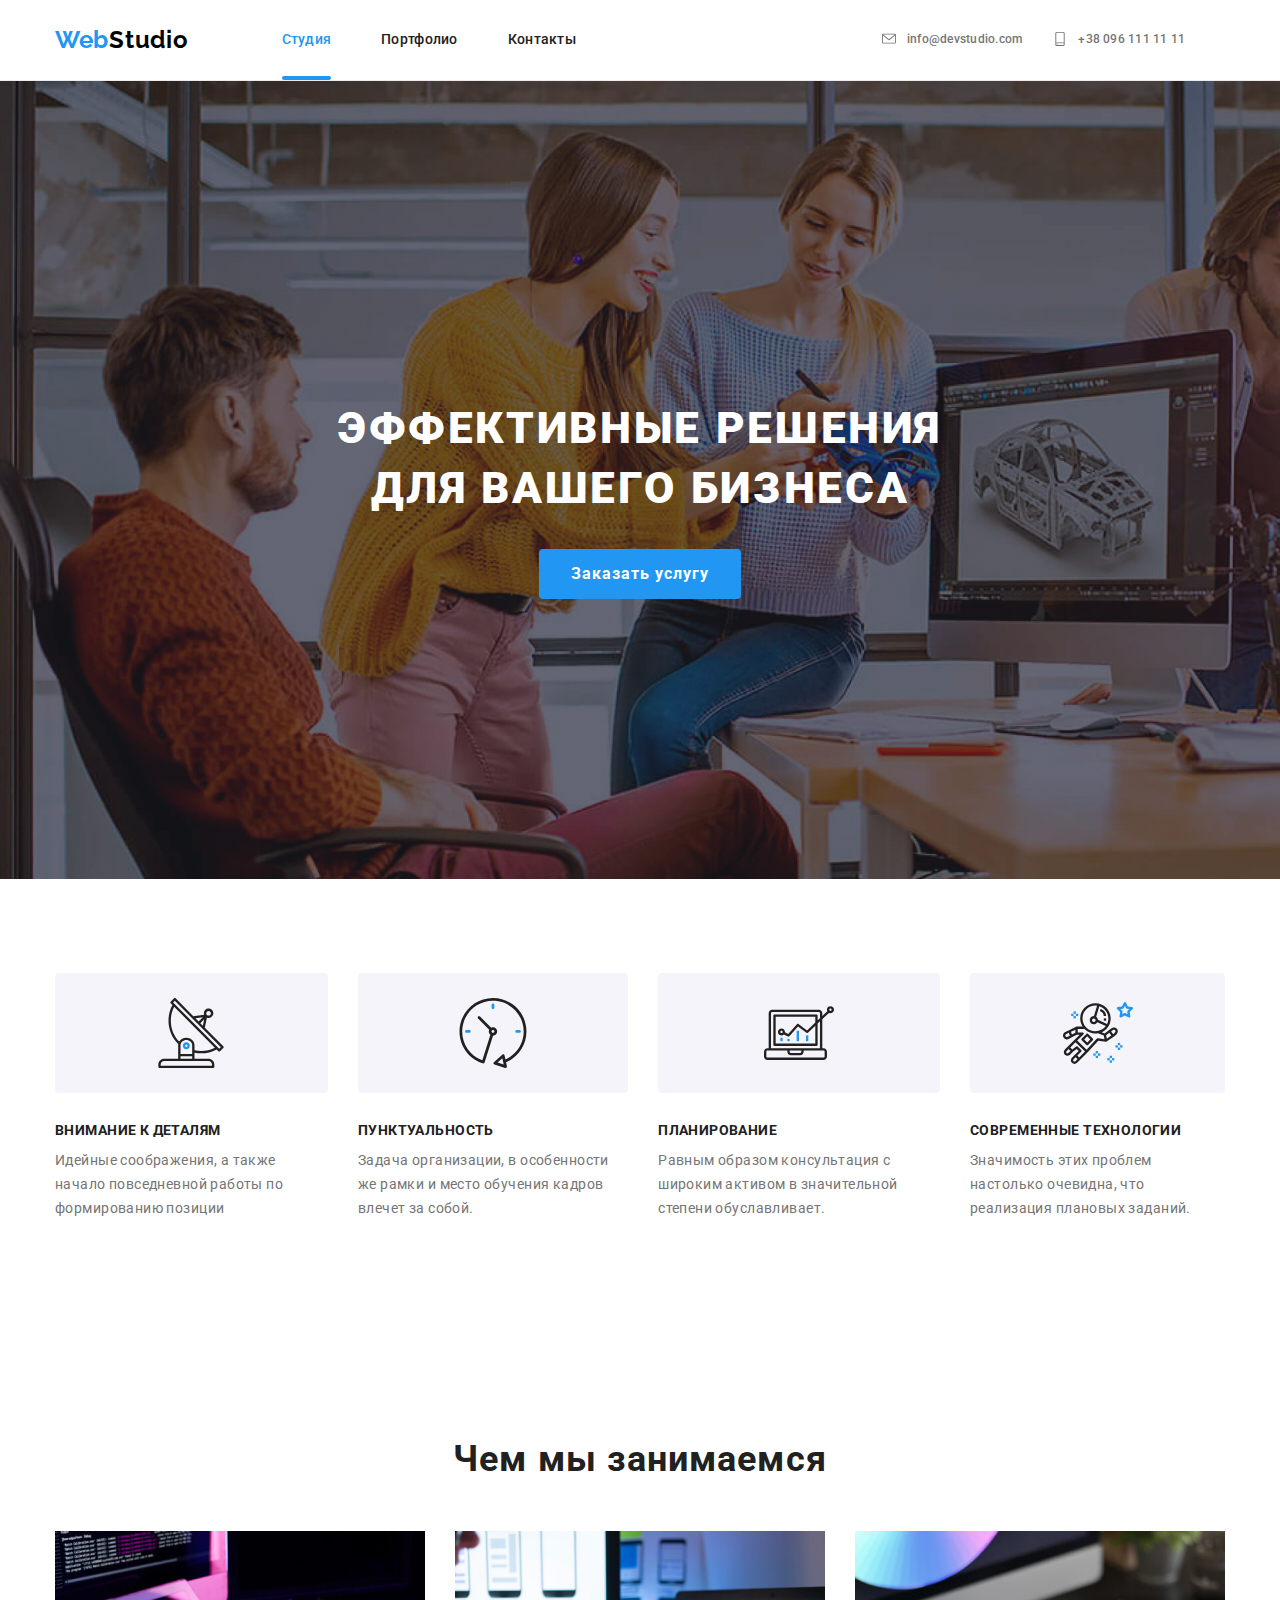
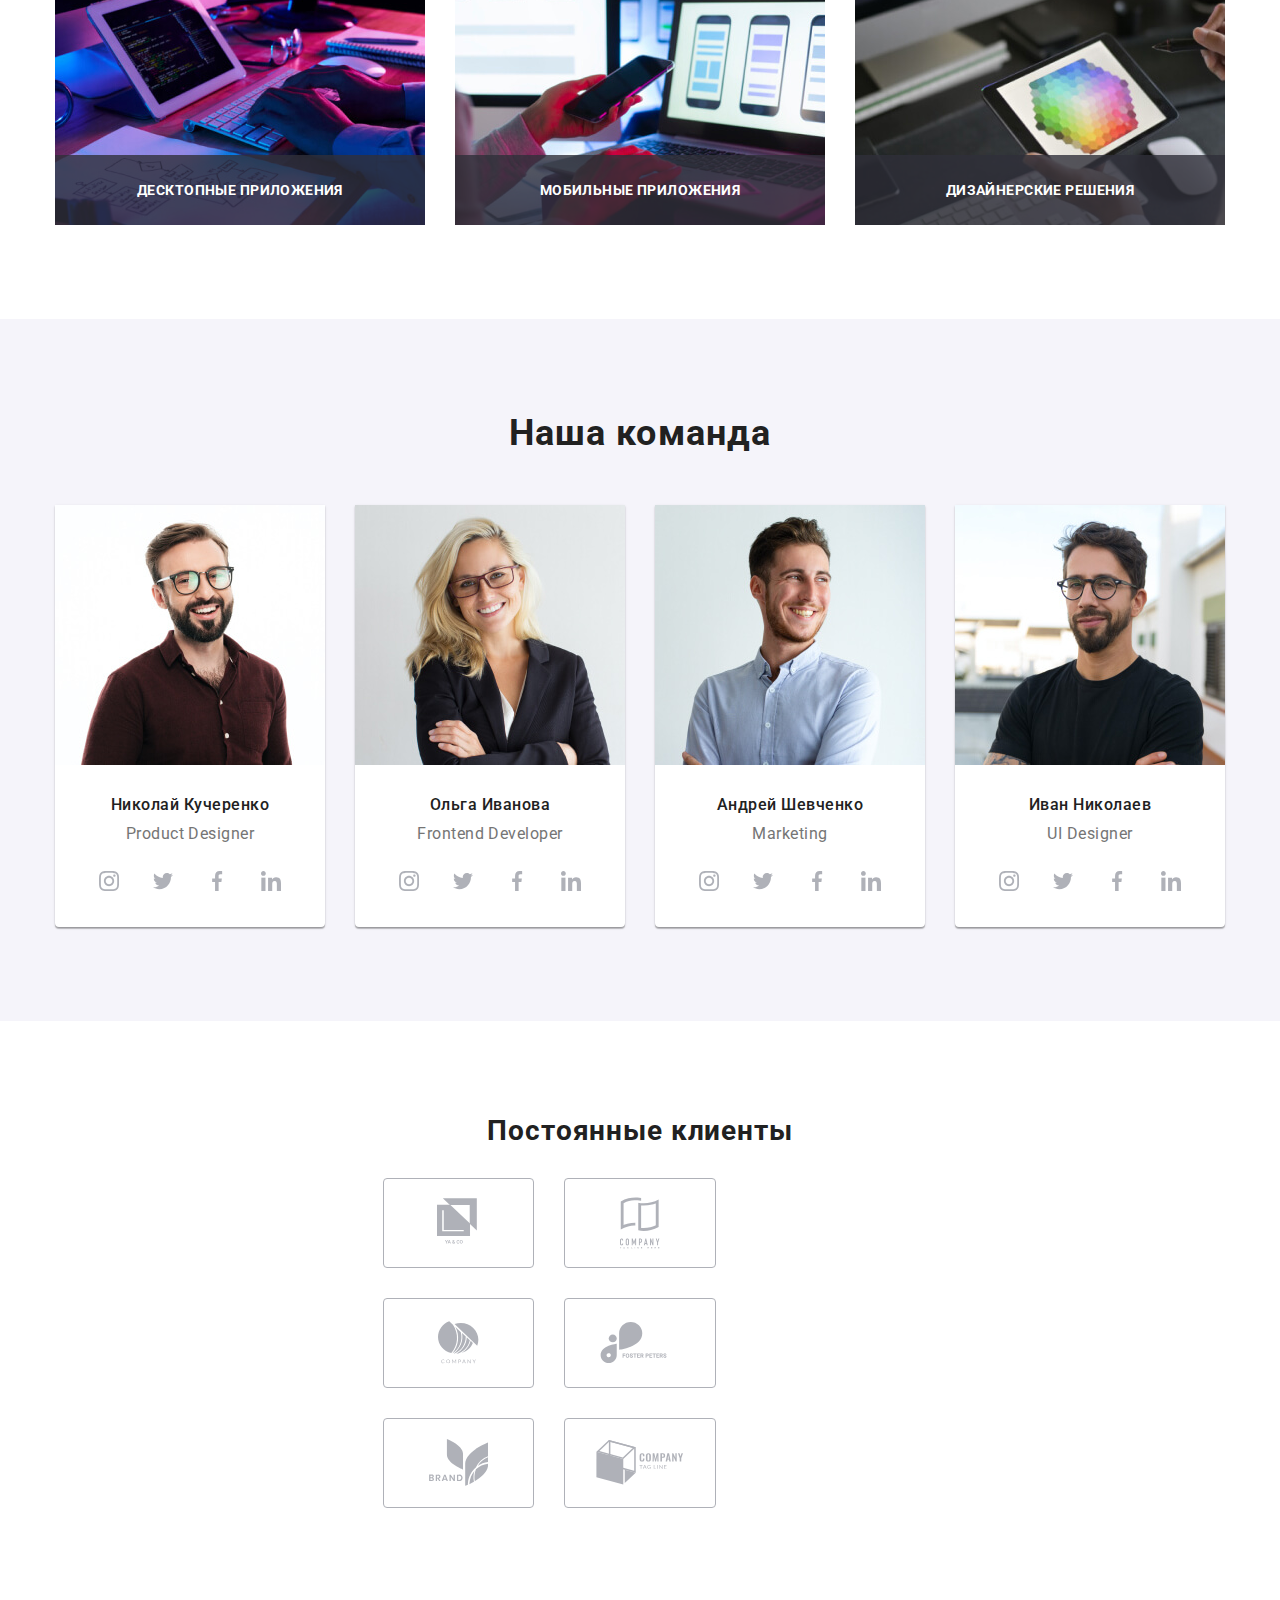
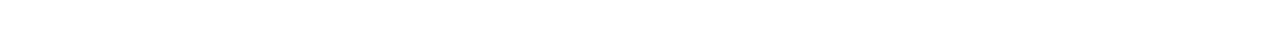
==== commit 804a017e: "клиенты моб" ====
--- a/index.html
+++ b/index.html
@@ -444,47 +444,47 @@
       </section>
       <!--Клиенты-->
       <section class="section">
+        <h2 class="clients-header">Постоянные клиенты</h2>
         <div class="container">
-          <h2 class="second-header">Постоянные клиенты</h2>
           <ul class="clients-list">
-            <li>
-              <a class="clients-list-item" href="">
-                <svg class="clients-list-item-svg" width="44" height="49">
+            <li class="clients-list-item">
+              <a class="clients-list-item-link" href="">
+                <svg class="clients-list-item-link-svg" width="44" height="49">
                   <use href="./images/svgsprite.svg#icon-logo1"></use>
                 </svg>
               </a>
             </li>
-            <li>
-              <a class="clients-list-item" href="">
-                <svg class="clients-list-item-svg" width="40" height="52">
+            <li class="clients-list-item">
+              <a class="clients-list-item-link" href="">
+                <svg class="clients-list-item-link-svg" width="40" height="52">
                   <use href="./images/svgsprite.svg#icon-logo2"></use>
                 </svg>
               </a>
             </li>
-            <li>
-              <a class="clients-list-item" href="">
-                <svg class="clients-list-item-svg" width="41" height="43">
+            <li class="clients-list-item">
+              <a class="clients-list-item-link" href="">
+                <svg class="clients-list-item-link-svg" width="41" height="43">
                   <use href="./images/svgsprite.svg#icon-logo3"></use>
                 </svg>
               </a>
             </li>
-            <li>
-              <a class="clients-list-item" href="">
-                <svg class="clients-list-item-svg" width="80" height="42">
+            <li class="clients-list-item">
+              <a class="clients-list-item-link" href="">
+                <svg class="clients-list-item-link-svg" width="80" height="42">
                   <use href="./images/svgsprite.svg#icon-logo4"></use>
                 </svg>
               </a>
             </li>
-            <li>
-              <a class="clients-list-item" href="">
-                <svg class="clients-list-item-svg" width="59" height="47">
+            <li class="clients-list-item">
+              <a class="clients-list-item-link" href="">
+                <svg class="clients-list-item-link-svg" width="59" height="47">
                   <use href="./images/svgsprite.svg#icon-logo5"></use>
                 </svg>
               </a>
             </li>
-            <li>
-              <a class="clients-list-item" href="">
-                <svg class="clients-list-item-svg" width="88" height="45">
+            <li class="clients-list-item">
+              <a class="clients-list-item-link" href="">
+                <svg class="clients-list-item-link-svg" width="88" height="45">
                   <use href="./images/svgsprite.svg#icon-logo6"></use>
                 </svg>
               </a>
--- a/css/main.min.css
+++ b/css/main.min.css
@@ -1,2 +1,2 @@
-html{box-sizing:border-box}*,*::before,*::after{box-sizing:inherit;margin:0;padding:0}a{text-decoration:none;display:block}a :visited{text-decoration:none}ul{list-style-type:none;margin:0}body{font-family:Roboto, sans-serif}img{display:block;max-width:100%;height:auto}.is-hidden{opacity:0;visibility:hidden;pointer-events:none}.section{padding-top:60px;padding-bottom:60px}@media screen and (min-width: 1200px){.section{padding-top:94px;padding-bottom:94px}}.container{display:flex;align-items:center;padding-left:15px;padding-right:15px}@media screen and (max-width: 767px){.container{justify-content:space-between}}@media screen and (min-width: 480px){.container{width:480px;margin-left:auto;margin-right:auto}}@media screen and (min-width: 768px){.container{width:768px;margin-left:auto;margin-right:auto}}@media screen and (min-width: 1200px){.container{width:1200px;height:auto;margin-left:auto;margin-right:auto;align-items:center}}.backdrop{position:fixed;left:0;top:0;width:100%;height:100%;background-color:rgba(0,0,0,0.5);z-index:100;transition:opacity 250ms cubic-bezier(0.4, 0, 0.2, 1)}.modal-form-wrapper{position:absolute;top:50%;left:50%;transform:translate(-50%, -50%);max-width:450px}.modal-form{display:flex;flex-direction:column;max-width:528px;width:100%;padding:40px;background:#ffffff;box-shadow:0px 1px 3px rgba(0,0,0,0.12),0px 1px 1px rgba(0,0,0,0.14),0px 2px 1px rgba(0,0,0,0.2);border-radius:4px}.modal-header{font-weight:bold;font-size:20px;line-height:1.15;letter-spacing:0.03em;margin-bottom:12px;color:#212121}.modal-label,.modal-input{font-size:12px;line-height:1.16;letter-spacing:0.01em;color:#212121}.modal-label-wrapper{position:relative;max-width:448px;margin-bottom:10px}.modal-input{display:block;width:100%;border:1px solid rgba(33,33,33,0.2);border-radius:4px;outline:none;padding-left:42px;padding-top:12px;padding-bottom:12px}.modal-input:focus,.modal-input:not(:placeholder-shown){border-color:#2196f3;border-radius:4px}.modal-icon{position:absolute;bottom:11px;left:12px;width:18px;height:18px;fill:#212121}.modal-input:focus+.modal-icon,.modal-input:not(:placeholder-shown)+.modal-icon{fill:#2196f3}.modal-close-button{position:absolute;top:8px;right:8px;width:30px;height:30px;border-radius:50%;border:1px solid rgba(0,0,0,0.1);background-color:white;transition:border-color 250ms cubic-bezier(0.4, 0, 0.2, 1)}.modal-close-button:hover{border-color:#2196f3}.modal-close-button-svg{width:100%;height:100%;padding:6px;transition:fill 250ms cubic-bezier(0.4, 0, 0.2, 1)}.modal-close-button:hover .modal-close-button-svg{fill:#2196f3;border-color:#2196f3}.modal-message{max-width:448px;height:120px;border:1px solid rgba(33,33,33,0.2);border-radius:4px;resize:none;outline:none;padding:12px 16px;margin-bottom:20px;font-weight:normal;font-size:12px;line-height:1.16;letter-spacing:0.01em;color:#212121}.modal-message:focus{border-color:#2196f3}.modal-message:focus::placeholder{color:#2196f3}.modal-message-span{font-weight:normal;font-size:12px;line-height:1.16;letter-spacing:0.01em;color:#757575;margin-bottom:4px}.modal-form-option{display:flex;align-items:center;margin-bottom:30px}.modal-form-checkbox{position:absolute;width:1px;height:1px;margin:-1px;border:0;padding:0;clip:rect(0 0 0 0);overflow:hidden}.custom-checkbox{width:16px;height:15px;fill:#ffffff;border:1px solid #212121;border-radius:2px;transition:fill 250ms cubic-bezier(0.4, 0, 0.2, 1),border 250ms cubic-bezier(0.4, 0, 0.2, 1);margin-right:8px;flex-shrink:0}.modal-form-checkbox:checked+.custom-checkbox{fill:#2196f3;border:none}.policy-text{font-weight:normal;font-size:14px;line-height:1.71;letter-spacing:0.03em;color:#757575}.policy-link{display:inline-block;color:#2196f3;text-decoration:underline}.modal-button-submit{font-family:inherit;font-style:normal;font-weight:bold;font-size:16px;line-height:1.9;letter-spacing:0.06em;background-color:#2196f3;color:#ffffff;border:none;border-radius:4px;display:block;align-items:center;text-align:center;margin-left:auto;margin-right:auto;padding-top:10px;padding-right:32px;padding-bottom:10px;padding-left:32px;transition:color 250ms cubic-bezier(0.4, 0, 0.2, 1);transition:background-color 250ms cubic-bezier(0.4, 0, 0.2, 1)}.modal-button-submit:hover{background-color:#f5f4fa;color:#2196f3}.modal-button-submit:focus{background-color:#f5f4fa;color:#2196f3}.social-media-link-list{display:flex;justify-content:space-between;max-width:206px;margin-right:auto;margin-left:auto;padding-bottom:24px}.social-media-link-list-item{display:flex;align-items:center;justify-content:center;width:44px;height:44px;border-radius:50%;transition:background-color 250ms cubic-bezier(0.4, 0, 0.2, 1)}.social-media-link-list-item:not(:last-child){margin-right:10px}.social-media-link-list-item:hover,.social-media-link-list-item:focus{background-color:#2196f3}.social-media-link-list-item:hover .social-media-link-item-svg,.social-media-link-list-item:focus .social-media-link-item-svg{fill:#ffffff}.social-media-link-item-svg{width:20px;height:20px;fill:#afb1b8;transition:fill 250ms cubic-bezier(0.4, 0, 0.2, 1)}.header{position:relative;border-bottom:1px solid #ececec}.logo-white{font-family:Raleway;font-style:normal;font-weight:bold;font-size:24px;line-height:1.16;letter-spacing:0.03em;color:#000000}.logo-blue{color:#2196f3}.nav-list-item:hover,.nav-list-item :focus{color:#2196f3}.nav-list-item-link{position:relative;display:inline-flex;padding-top:8px;padding-bottom:8px;font-style:normal;font-weight:500;font-size:18px;line-height:1.16;letter-spacing:0.02em;color:#212121;transition:color 250ms cubic-bezier(0.4, 0, 0.2, 1)}.nav-list-item-link:hover,.nav-list-item-link:focus{color:#2196f3}.nav-list-item-link.current{color:#2196f3}.nav-list-item-link.current::after{position:absolute;bottom:0;content:"";display:block;width:100%;height:4px;background-color:#2196f3;border-radius:2px}.contacts-list-item-icon{width:16px;height:14px;margin-right:10px;fill:#757575;transition:fill 250ms cubic-bezier(0.4, 0, 0.2, 1)}.contacts-list-item-link{display:inline-flex;align-items:center;font-weight:500;line-height:1.16;font-size:18px;color:#757575;letter-spacing:0.02em;transition:color 250ms cubic-bezier(0.4, 0, 0.2, 1)}.contacts-list-item-link:hover,.contacts-list-item-link:focus{color:#2196f3}.contacts-list-item-link:hover .contacts-list-item-icon,.contacts-list-item-link:focus .contacts-list-item-icon{fill:#2196f3}@media screen and (max-width: 767px){.header{padding-top:10px;padding-bottom:10px}.header-menu-button{background-color:transparent;border:none;width:40px;height:40px}.header-menu-button:hover .logo-x,.header-menu-button:hover .logo-burger,.header-menu-button :focus .logo-x,.header-menu-button :focus .logo-burger{fill:#2196f3}.header-menu-button.is-open .logo-x{opacity:1}.header-menu-button.is-open .logo-burger{opacity:0}.logo-x{opacity:0;transition:opacity 250ms cubic-bezier(0.4, 0, 0.2, 1)}.logo-burger{opacity:1;transition:opacity 250ms cubic-bezier(0.4, 0, 0.2, 1)}.container-nav-list{position:absolute;top:100%;height:auto;padding-top:60px;padding-bottom:60px;padding-left:140px;padding-right:140px;text-align:center;box-shadow:0px 4px 8px rgba(0,0,0,0.04),0px 2px 4px rgba(0,0,0,0.08),0px 1px 3px rgba(0,0,0,0.16);transform:translateY(-150%);transition:transform 250ms cubic-bezier(0.4, 0, 0.2, 1),background-color 250ms cubic-bezier(0.4, 0, 0.2, 1)}.container-nav-list.is-open{transform:translateY(0);background-color:#ffffff}.navigation{margin-bottom:60px;max-width:100%}.nav-list-item:not(:last-child){margin-bottom:40px}.contacts-list-item:not(:last-child){margin-bottom:16px}}@media screen and (min-width: 768px){.header-menu-button{display:none}.logo-white{margin-right:88px}.container-nav-list{display:flex}.nav-list{display:flex}.nav-list-item:not(:last-child){margin-right:50px}.nav-list-item-link{font-size:14px;line-height:1.14;letter-spacing:0.02em;padding-top:32px;padding-bottom:32px}.navigation{margin-right:84px}.contacts-list{padding-top:21px;padding-bottom:12px}.contacts-list-item:not(:last-child){margin-bottom:10px}.contacts-list-item-link{font-size:12px;line-height:1.166;letter-spacing:0.02em}}@media screen and (min-width: 1200px){.contacts-list{display:flex;padding-top:32px;padding-bottom:20px}.contacts-list-item:not(:last-child){margin-right:30px}.nav-list{height:auto}.nav-list-item:not(:last-child){margin-right:50px}.logo-white{margin-right:93px}.navigation{margin-right:305px}}.hero{margin:0 auto;background-image:linear-gradient(rgba(47,48,58,0.4), rgba(47,48,58,0.4)),url("../images/hero-mobile.jpg");background-size:cover}.hero-content{max-width:100%;height:100%}.hero-button{font-family:inherit;font-style:normal;font-weight:bold;font-size:16px;line-height:1.9;letter-spacing:0.06em;background-color:#2196f3;color:#ffffff;border:none;border-radius:4px;display:block;align-items:center;text-align:center;margin-left:auto;margin-right:auto;padding-top:10px;padding-right:32px;padding-bottom:10px;padding-left:32px;transition:color 250ms cubic-bezier(0.4, 0, 0.2, 1);transition:background-color 250ms cubic-bezier(0.4, 0, 0.2, 1)}.hero-button:hover,.hero-button:focus{background-color:#f5f4fa;color:#2196f3}@media screen and (min-resolution: 2dppx), screen and (min-resolution: 192dpi), screen and (min-device-pixel-ratio: 2), screen and (min-width: 480px){.hero{background-image:linear-gradient(rgba(47,48,58,0.4), rgba(47,48,58,0.4)),url("../images/hero-mobile@2x.jpg")}}@media screen and (min-width: 480px){.hero{max-width:480px;height:auto}.main-header{padding-left:60px;padding-right:60px;padding-top:118px;margin-bottom:30px}}@media screen and (min-width: 768px){.hero{max-width:768px;background-image:linear-gradient(rgba(47,48,58,0.4), rgba(47,48,58,0.4)),url("../images/hero-tablet.jpg");background-size:cover}}@media screen and (min-resolution: 2dppx), screen and (min-resolution: 192dpi), screen and (min-device-pixel-ratio: 2), screen and (min-width: 768px){.hero{background-image:linear-gradient(rgba(47,48,58,0.4), rgba(47,48,58,0.4)),url("../images/hero-tablet@2x.jpg")}}@media screen and (min-width: 1200px){.hero{max-width:1600px;background-image:linear-gradient(rgba(47,48,58,0.4), rgba(47,48,58,0.4)),url("../images/hero-desktop.jpg");background-size:cover}.hero-content{padding-top:200px;padding-bottom:280px}.main-header{font-weight:900;font-size:44px;line-height:1.36;text-align:center;letter-spacing:0.06em;text-transform:uppercase;color:#ffffff}}@media screen and (min-width: 1200px) and (min-resolution: 2dppx), screen and (min-width: 1200px) and (min-resolution: 192dpi), screen and (min-width: 1200px) and (min-device-pixel-ratio: 2), screen and (min-width: 1200px) and (min-width: 1200px){.hero{background-image:linear-gradient(rgba(47,48,58,0.4), rgba(47,48,58,0.4)),url("../images/hero-desktop@2x.jpg")}}@media screen and (max-width: 1199px){.main-header{font-weight:900;font-size:26px;line-height:1.615;text-align:center;letter-spacing:0.06em;text-transform:uppercase;color:#ffffff;padding-top:118px}.hero-content{padding-bottom:118px}}.capabillity-img-wrapper{display:flex;width:100%;height:120px;background-color:#f5f4fa;align-items:center;justify-content:center;border-radius:4px;margin-bottom:30px}.capabillity-header{font-style:normal;font-weight:bold;font-size:14px;line-height:1.14;letter-spacing:0.03em;text-transform:uppercase;color:#212121;margin-top:0px;margin-bottom:10px}.capabillity-text{font-style:normal;font-weight:normal;font-size:14px;line-height:1.71;letter-spacing:0.03em;color:#757575}.capabillity-svg{width:70px;height:70px}@media screen and (min-width: 480px){.capabillity-list{max-width:100%}.capabillity-list-item{max-width:450px}.capabillity-list-item:not(:last-child){margin-bottom:30px}.capabillity-header{text-align:center}}@media screen and (min-width: 768px){.capabillity-list{display:flex;flex-wrap:wrap}.capabillity-list-item{max-width:calc((100% - 30px) / 2)}.capabillity-list-item:nth-child(odd){margin-right:30px}.capabillity-header{text-align:start}}@media screen and (min-width: 1200px){.capabillity-list{flex-wrap:nowrap}.capabillity-list-item{max-width:calc((100% - (30 * 2)) / 4)}.capabillity-list-item:not(:last-child){margin-right:30px}}@media screen and (max-width: 1199px){.section.what-we-do{display:none}}@media screen and (min-width: 1200px){.what-we-do .container{display:block}.second-header{font-style:normal;font-weight:bold;font-size:36px;line-height:1.16;text-align:center;letter-spacing:0.03em;color:#212121;margin-top:0px;margin-bottom:50px}.what-we-do-header{position:absolute;bottom:0;width:100%;background-color:rgba(47,48,58,0.8);font-style:normal;font-weight:bold;font-size:14px;line-height:1.17;letter-spacing:0.03em;text-transform:uppercase;color:#ffffff;text-align:center;padding-top:27px;padding-bottom:27px}.what-we-do-wrapper{top:0}.what-we-do-list{display:flex}.what-we-do-list-item{position:relative;width:370px;height:auto}.what-we-do-list-item:not(:last-child){margin-right:30px}}.section-dark{background-color:#f5f4fa}.our-team-list{justify-content:center}.our-team-list-item{background-color:white;border-radius:0px 0px 4px 4px;box-shadow:0px 2px 1px rgba(0,0,0,0.2),0px 1px 1px rgba(0,0,0,0.14),0px 1px 3px rgba(0,0,0,0.12);height:auto}.our-team-list-img{margin-bottom:30px}@media screen and (max-width: 767px){.our-team-list-item{max-width:450px}.our-team-list-item:not(:last-child){margin-bottom:30px}}@media screen and (min-width: 768px){.our-team-list{display:flex;flex-wrap:wrap}.our-team-list-item{max-width:calc((100% - 30px) / 2)}}@media screen and (min-width: 768px) and (max-width: 1199px){.our-team-list-item:nth-child(odd){margin-right:30px}.our-team-list-item:nth-child(-n+2){margin-bottom:30px}}@media screen and (max-width: 1199px){.section-dark h2{font-size:28px;line-height:1.17;text-align:center;letter-spacing:0.03em;color:#212121;margin-right:auto;margin-left:auto;margin-top:0px;margin-bottom:30px}}@media screen and (min-width: 1200px){.our-team-list{flex-wrap:nowrap}.our-team-list-item{max-width:calc((100% - 30px * 3) / 4)}.our-team-list-item:not(:last-child){margin-right:30px}.section-dark h2{font-size:36px;line-height:1.16;margin-bottom:50px}}.our-team-header{font-style:normal;font-weight:500;font-size:16px;line-height:1.19;letter-spacing:0.03em;color:#212121;margin-top:0px;margin-bottom:10px;margin-left:auto;margin-right:auto;text-align:center}.our-team-text{font-style:normal;font-weight:normal;text-align:center;font-size:16px;line-height:1.19;letter-spacing:0.03em;color:#757575;margin-top:0;margin-bottom:16px}.clients-list{display:flex;justify-content:space-around}.clients-list-item{display:flex;justify-content:center;align-items:center;border:1px solid #afb1b8;border-radius:4px;width:170px;height:90px;transition:border 250ms cubic-bezier(0.4, 0, 0.2, 1)}.clients-list-item:hover,.clients-list-item:focus{border:1px solid #2196f3;border-radius:4px}.clients-list-item:hover .clients-list-item-svg,.clients-list-item:focus .clients-list-item-svg{fill:#2196f3}.clients-list-item-svg{fill:#afb1b8;transition:fill 250ms cubic-bezier(0.4, 0, 0.2, 1)}.footer{background-color:#2f303a}.footer .container{display:flex;padding-top:60px;padding-bottom:60px;align-items:baseline}.footer-social-link-container{width:206px;text-align:start;margin-right:93px}.footer-contacts-list-item:not(:last-child){margin-bottom:9px}.logo-black{font-family:Raleway;font-style:normal;font-weight:bold;font-size:26px;line-height:1.19;letter-spacing:0.03em;color:#ffffff;margin-bottom:20px}.adress-text{display:block;font-family:Roboto;font-style:normal;font-weight:normal;font-size:14px;line-height:1.71;letter-spacing:0.03em;color:#ffffff;margin-bottom:9px}.adress-container{margin-right:69px;width:231px}.contacts-list-footer-item-link{font-family:Roboto;font-weight:500;font-style:normal;line-height:1.14;font-size:14px;color:rgba(255,255,255,0.6);letter-spacing:0.02em;transition:color 250ms cubic-bezier(0.4, 0, 0.2, 1)}.contacts-list-footer-item-link:hover,.contacts-list-footer-item-link:focus{color:#2196f3}.social-media-link-list{display:flex;justify-content:space-between;max-width:206px;margin-right:auto;margin-left:auto;padding-bottom:24px}.social-media-link-list-item{display:flex;align-items:center;justify-content:center;width:44px;height:44px;border-radius:50%;transition:background-color 250ms cubic-bezier(0.4, 0, 0.2, 1)}.social-media-link-list-item:not(:last-child){margin-right:10px}.social-media-link-list-item:hover,.social-media-link-list-item:focus{background-color:#2196f3}.social-media-link-list-item:hover .social-media-link-item-svg,.social-media-link-list-item:focus .social-media-link-item-svg{fill:#ffffff}.social-media-link-item-svg{width:20px;height:20px;fill:#afb1b8;transition:fill 250ms cubic-bezier(0.4, 0, 0.2, 1)}.social-links-footer{font-style:normal;font-weight:bold;font-size:14px;line-height:1.14;letter-spacing:0.03em;text-transform:uppercase;color:#ffffff;margin-bottom:20px}.social-links-footer-list li{background-color:rgba(255,255,255,0.1);border-radius:50%}.social-links-footer-item .social-media-link-item-svg{fill:#ffffff}.social-links-footer-item:hover,.social-links-footer-item:focus{color:#2196f3}.submit-form{display:flex;max-width:100%}.submit-form-container{max-width:570px}.submit-text{display:block;font-weight:normal;font-size:14px;line-height:16px;letter-spacing:0.03em;text-transform:uppercase;color:#ffffff;margin-bottom:20px}.footer-submit-input{width:358px;border:1px solid rgba(255,255,255,0.3);border-radius:4px;background-color:transparent;padding-left:16px;padding-top:15px;padding-bottom:15px;margin-right:12px;outline:none;color:#ffffff}.footer-submit-input:not(:placeholder-shown){background-color:transparent;border:1px solid #2196f3;border-radius:4px}.footer-submit-btn{font-family:inherit;font-style:normal;font-weight:bold;font-size:16px;line-height:1.9;letter-spacing:0.06em;background-color:#2196f3;color:#ffffff;border:none;border-radius:4px;display:flex;align-items:center;text-align:center;margin-left:auto;margin-right:auto;padding-top:10px;padding-right:32px;padding-bottom:10px;padding-left:32px;transition:color 250ms cubic-bezier(0.4, 0, 0.2, 1);transition:background-color 250ms cubic-bezier(0.4, 0, 0.2, 1)}.footer-submit-btn:hover,.footer-submit-btn:focus{background-color:#f5f4fa;color:#2196f3}.footer-submit-btn:hover .footer-submit-btn-icon,.footer-submit-btn:focus .footer-submit-btn-icon{fill:#2196f3}.footer-submit-btn-icon{width:24px;height:24px;fill:#ffffff;transition:fill 250ms cubic-bezier(0.4, 0, 0.2, 1);margin-left:10px}
+html{box-sizing:border-box}*,*::before,*::after{box-sizing:inherit;margin:0;padding:0}a{text-decoration:none;display:block}a :visited{text-decoration:none}ul{list-style-type:none;margin:0}body{font-family:Roboto, sans-serif}img{display:block;max-width:100%;height:auto}.is-hidden{opacity:0;visibility:hidden;pointer-events:none}.section{padding-top:60px;padding-bottom:60px}@media screen and (min-width: 1200px){.section{padding-top:94px;padding-bottom:94px}}.container{display:flex;align-items:center;padding-left:15px;padding-right:15px}@media screen and (max-width: 767px){.container{justify-content:space-between}}@media screen and (min-width: 480px){.container{width:480px;margin-left:auto;margin-right:auto}}@media screen and (min-width: 768px){.container{width:768px;margin-left:auto;margin-right:auto}}@media screen and (min-width: 1200px){.container{width:1200px;height:auto;margin-left:auto;margin-right:auto;align-items:center}}.backdrop{position:fixed;left:0;top:0;width:100%;height:100%;background-color:rgba(0,0,0,0.5);z-index:100;transition:opacity 250ms cubic-bezier(0.4, 0, 0.2, 1)}.modal-form-wrapper{position:absolute;top:50%;left:50%;transform:translate(-50%, -50%);max-width:450px}.modal-form{display:flex;flex-direction:column;max-width:528px;width:100%;padding:40px;background:#ffffff;box-shadow:0px 1px 3px rgba(0,0,0,0.12),0px 1px 1px rgba(0,0,0,0.14),0px 2px 1px rgba(0,0,0,0.2);border-radius:4px}.modal-header{font-weight:bold;font-size:20px;line-height:1.15;letter-spacing:0.03em;margin-bottom:12px;color:#212121}.modal-label,.modal-input{font-size:12px;line-height:1.16;letter-spacing:0.01em;color:#212121}.modal-label-wrapper{position:relative;max-width:448px;margin-bottom:10px}.modal-input{display:block;width:100%;border:1px solid rgba(33,33,33,0.2);border-radius:4px;outline:none;padding-left:42px;padding-top:12px;padding-bottom:12px}.modal-input:focus,.modal-input:not(:placeholder-shown){border-color:#2196f3;border-radius:4px}.modal-icon{position:absolute;bottom:11px;left:12px;width:18px;height:18px;fill:#212121}.modal-input:focus+.modal-icon,.modal-input:not(:placeholder-shown)+.modal-icon{fill:#2196f3}.modal-close-button{position:absolute;top:8px;right:8px;width:30px;height:30px;border-radius:50%;border:1px solid rgba(0,0,0,0.1);background-color:white;transition:border-color 250ms cubic-bezier(0.4, 0, 0.2, 1)}.modal-close-button:hover{border-color:#2196f3}.modal-close-button-svg{width:100%;height:100%;padding:6px;transition:fill 250ms cubic-bezier(0.4, 0, 0.2, 1)}.modal-close-button:hover .modal-close-button-svg{fill:#2196f3;border-color:#2196f3}.modal-message{max-width:448px;height:120px;border:1px solid rgba(33,33,33,0.2);border-radius:4px;resize:none;outline:none;padding:12px 16px;margin-bottom:20px;font-weight:normal;font-size:12px;line-height:1.16;letter-spacing:0.01em;color:#212121}.modal-message:focus{border-color:#2196f3}.modal-message:focus::placeholder{color:#2196f3}.modal-message-span{font-weight:normal;font-size:12px;line-height:1.16;letter-spacing:0.01em;color:#757575;margin-bottom:4px}.modal-form-option{display:flex;align-items:center;margin-bottom:30px}.modal-form-checkbox{position:absolute;width:1px;height:1px;margin:-1px;border:0;padding:0;clip:rect(0 0 0 0);overflow:hidden}.custom-checkbox{width:16px;height:15px;fill:#ffffff;border:1px solid #212121;border-radius:2px;transition:fill 250ms cubic-bezier(0.4, 0, 0.2, 1),border 250ms cubic-bezier(0.4, 0, 0.2, 1);margin-right:8px;flex-shrink:0}.modal-form-checkbox:checked+.custom-checkbox{fill:#2196f3;border:none}.policy-text{font-weight:normal;font-size:14px;line-height:1.71;letter-spacing:0.03em;color:#757575}.policy-link{display:inline-block;color:#2196f3;text-decoration:underline}.modal-button-submit{font-family:inherit;font-style:normal;font-weight:bold;font-size:16px;line-height:1.9;letter-spacing:0.06em;background-color:#2196f3;color:#ffffff;border:none;border-radius:4px;display:block;align-items:center;text-align:center;margin-left:auto;margin-right:auto;padding-top:10px;padding-right:32px;padding-bottom:10px;padding-left:32px;transition:color 250ms cubic-bezier(0.4, 0, 0.2, 1);transition:background-color 250ms cubic-bezier(0.4, 0, 0.2, 1)}.modal-button-submit:hover{background-color:#f5f4fa;color:#2196f3}.modal-button-submit:focus{background-color:#f5f4fa;color:#2196f3}.social-media-link-list{display:flex;justify-content:space-between;max-width:206px;margin-right:auto;margin-left:auto;padding-bottom:24px}.social-media-link-list-item{display:flex;align-items:center;justify-content:center;width:44px;height:44px;border-radius:50%;transition:background-color 250ms cubic-bezier(0.4, 0, 0.2, 1)}.social-media-link-list-item:not(:last-child){margin-right:10px}.social-media-link-list-item:hover,.social-media-link-list-item:focus{background-color:#2196f3}.social-media-link-list-item:hover .social-media-link-item-svg,.social-media-link-list-item:focus .social-media-link-item-svg{fill:#ffffff}.social-media-link-item-svg{width:20px;height:20px;fill:#afb1b8;transition:fill 250ms cubic-bezier(0.4, 0, 0.2, 1)}.header{position:relative;border-bottom:1px solid #ececec}.logo-white{font-family:Raleway;font-style:normal;font-weight:bold;font-size:24px;line-height:1.16;letter-spacing:0.03em;color:#000000}.logo-blue{color:#2196f3}.nav-list-item:hover,.nav-list-item :focus{color:#2196f3}.nav-list-item-link{position:relative;display:inline-flex;padding-top:8px;padding-bottom:8px;font-style:normal;font-weight:500;font-size:18px;line-height:1.16;letter-spacing:0.02em;color:#212121;transition:color 250ms cubic-bezier(0.4, 0, 0.2, 1)}.nav-list-item-link:hover,.nav-list-item-link:focus{color:#2196f3}.nav-list-item-link.current{color:#2196f3}.nav-list-item-link.current::after{position:absolute;bottom:0;content:"";display:block;width:100%;height:4px;background-color:#2196f3;border-radius:2px}.contacts-list-item-icon{width:16px;height:14px;margin-right:10px;fill:#757575;transition:fill 250ms cubic-bezier(0.4, 0, 0.2, 1)}.contacts-list-item-link{display:inline-flex;align-items:center;font-weight:500;line-height:1.16;font-size:18px;color:#757575;letter-spacing:0.02em;transition:color 250ms cubic-bezier(0.4, 0, 0.2, 1)}.contacts-list-item-link:hover,.contacts-list-item-link:focus{color:#2196f3}.contacts-list-item-link:hover .contacts-list-item-icon,.contacts-list-item-link:focus .contacts-list-item-icon{fill:#2196f3}@media screen and (max-width: 767px){.header{padding-top:10px;padding-bottom:10px}.header-menu-button{background-color:transparent;border:none;width:40px;height:40px}.header-menu-button:hover .logo-x,.header-menu-button:hover .logo-burger,.header-menu-button :focus .logo-x,.header-menu-button :focus .logo-burger{fill:#2196f3}.header-menu-button.is-open .logo-x{opacity:1}.header-menu-button.is-open .logo-burger{opacity:0}.logo-x{opacity:0;transition:opacity 250ms cubic-bezier(0.4, 0, 0.2, 1)}.logo-burger{opacity:1;transition:opacity 250ms cubic-bezier(0.4, 0, 0.2, 1)}.container-nav-list{position:absolute;top:100%;height:auto;padding-top:60px;padding-bottom:60px;padding-left:140px;padding-right:140px;text-align:center;box-shadow:0px 4px 8px rgba(0,0,0,0.04),0px 2px 4px rgba(0,0,0,0.08),0px 1px 3px rgba(0,0,0,0.16);transform:translateY(-150%);transition:transform 250ms cubic-bezier(0.4, 0, 0.2, 1),background-color 250ms cubic-bezier(0.4, 0, 0.2, 1)}.container-nav-list.is-open{transform:translateY(0);background-color:#ffffff}.navigation{margin-bottom:60px;max-width:100%}.nav-list-item:not(:last-child){margin-bottom:40px}.contacts-list-item:not(:last-child){margin-bottom:16px}}@media screen and (min-width: 768px){.header-menu-button{display:none}.logo-white{margin-right:88px}.container-nav-list{display:flex}.nav-list{display:flex}.nav-list-item:not(:last-child){margin-right:50px}.nav-list-item-link{font-size:14px;line-height:1.14;letter-spacing:0.02em;padding-top:32px;padding-bottom:32px}.navigation{margin-right:84px}.contacts-list{padding-top:21px;padding-bottom:12px}.contacts-list-item:not(:last-child){margin-bottom:10px}.contacts-list-item-link{font-size:12px;line-height:1.166;letter-spacing:0.02em}}@media screen and (min-width: 1200px){.contacts-list{display:flex;padding-top:32px;padding-bottom:20px}.contacts-list-item:not(:last-child){margin-right:30px}.nav-list{height:auto}.nav-list-item:not(:last-child){margin-right:50px}.logo-white{margin-right:93px}.navigation{margin-right:305px}}.hero{margin:0 auto;background-image:linear-gradient(rgba(47,48,58,0.4), rgba(47,48,58,0.4)),url("../images/hero-mobile.jpg");background-size:cover}.hero-content{max-width:100%;height:100%}.hero-button{font-family:inherit;font-style:normal;font-weight:bold;font-size:16px;line-height:1.9;letter-spacing:0.06em;background-color:#2196f3;color:#ffffff;border:none;border-radius:4px;display:block;align-items:center;text-align:center;margin-left:auto;margin-right:auto;padding-top:10px;padding-right:32px;padding-bottom:10px;padding-left:32px;transition:color 250ms cubic-bezier(0.4, 0, 0.2, 1);transition:background-color 250ms cubic-bezier(0.4, 0, 0.2, 1)}.hero-button:hover,.hero-button:focus{background-color:#f5f4fa;color:#2196f3}@media screen and (min-resolution: 2dppx), screen and (min-resolution: 192dpi), screen and (min-device-pixel-ratio: 2), screen and (min-width: 480px){.hero{background-image:linear-gradient(rgba(47,48,58,0.4), rgba(47,48,58,0.4)),url("../images/hero-mobile@2x.jpg")}}@media screen and (min-width: 480px){.hero{max-width:480px;height:auto}.main-header{padding-left:60px;padding-right:60px;padding-top:118px;margin-bottom:30px}}@media screen and (min-width: 768px){.hero{max-width:768px;background-image:linear-gradient(rgba(47,48,58,0.4), rgba(47,48,58,0.4)),url("../images/hero-tablet.jpg");background-size:cover}}@media screen and (min-resolution: 2dppx), screen and (min-resolution: 192dpi), screen and (min-device-pixel-ratio: 2), screen and (min-width: 768px){.hero{background-image:linear-gradient(rgba(47,48,58,0.4), rgba(47,48,58,0.4)),url("../images/hero-tablet@2x.jpg")}}@media screen and (min-width: 1200px){.hero{max-width:1600px;background-image:linear-gradient(rgba(47,48,58,0.4), rgba(47,48,58,0.4)),url("../images/hero-desktop.jpg");background-size:cover}.hero-content{padding-top:200px;padding-bottom:280px}.main-header{font-weight:900;font-size:44px;line-height:1.36;text-align:center;letter-spacing:0.06em;text-transform:uppercase;color:#ffffff}}@media screen and (min-width: 1200px) and (min-resolution: 2dppx), screen and (min-width: 1200px) and (min-resolution: 192dpi), screen and (min-width: 1200px) and (min-device-pixel-ratio: 2), screen and (min-width: 1200px) and (min-width: 1200px){.hero{background-image:linear-gradient(rgba(47,48,58,0.4), rgba(47,48,58,0.4)),url("../images/hero-desktop@2x.jpg")}}@media screen and (max-width: 1199px){.main-header{font-weight:900;font-size:26px;line-height:1.615;text-align:center;letter-spacing:0.06em;text-transform:uppercase;color:#ffffff;padding-top:118px}.hero-content{padding-bottom:118px}}.capabillity-img-wrapper{display:flex;width:100%;height:120px;background-color:#f5f4fa;align-items:center;justify-content:center;border-radius:4px;margin-bottom:30px}.capabillity-header{font-style:normal;font-weight:bold;font-size:14px;line-height:1.14;letter-spacing:0.03em;text-transform:uppercase;color:#212121;margin-top:0px;margin-bottom:10px}.capabillity-text{font-style:normal;font-weight:normal;font-size:14px;line-height:1.71;letter-spacing:0.03em;color:#757575}.capabillity-svg{width:70px;height:70px}@media screen and (min-width: 480px){.capabillity-list{max-width:100%}.capabillity-list-item{max-width:450px}.capabillity-list-item:not(:last-child){margin-bottom:30px}.capabillity-header{text-align:center}}@media screen and (min-width: 768px){.capabillity-list{display:flex;flex-wrap:wrap}.capabillity-list-item{max-width:calc((100% - 30px) / 2)}.capabillity-list-item:nth-child(odd){margin-right:30px}.capabillity-header{text-align:start}}@media screen and (min-width: 1200px){.capabillity-list{flex-wrap:nowrap}.capabillity-list-item{max-width:calc((100% - (30 * 2)) / 4)}.capabillity-list-item:not(:last-child){margin-right:30px}}@media screen and (max-width: 1199px){.section.what-we-do{display:none}}@media screen and (min-width: 1200px){.what-we-do .container{display:block}.second-header{font-style:normal;font-weight:bold;font-size:36px;line-height:1.16;text-align:center;letter-spacing:0.03em;color:#212121;margin-top:0px;margin-bottom:50px;margin-right:auto;margin-left:auto}.what-we-do-header{position:absolute;bottom:0;width:100%;background-color:rgba(47,48,58,0.8);font-style:normal;font-weight:bold;font-size:14px;line-height:1.17;letter-spacing:0.03em;text-transform:uppercase;color:#ffffff;text-align:center;padding-top:27px;padding-bottom:27px}.what-we-do-wrapper{top:0}.what-we-do-list{display:flex}.what-we-do-list-item{position:relative;width:370px;height:auto}.what-we-do-list-item:not(:last-child){margin-right:30px}}.section-dark{background-color:#f5f4fa}.our-team-list{justify-content:center}.our-team-list-item{background-color:white;border-radius:0px 0px 4px 4px;box-shadow:0px 2px 1px rgba(0,0,0,0.2),0px 1px 1px rgba(0,0,0,0.14),0px 1px 3px rgba(0,0,0,0.12);height:auto}.our-team-list-img{margin-bottom:30px}@media screen and (max-width: 767px){.our-team-list-item{max-width:450px}.our-team-list-item:not(:last-child){margin-bottom:30px}}@media screen and (min-width: 768px){.our-team-list{display:flex;flex-wrap:wrap}.our-team-list-item{max-width:calc((100% - 30px) / 2)}}@media screen and (min-width: 768px) and (max-width: 1199px){.our-team-list-item:nth-child(odd){margin-right:30px}.our-team-list-item:nth-child(-n+2){margin-bottom:30px}}@media screen and (max-width: 1199px){.section-dark h2{font-size:28px;line-height:1.17;text-align:center;letter-spacing:0.03em;color:#212121;margin-right:auto;margin-left:auto;margin-top:0px;margin-bottom:30px}}@media screen and (min-width: 1200px){.our-team-list{flex-wrap:nowrap}.our-team-list-item{max-width:calc((100% - 30px * 3) / 4)}.our-team-list-item:not(:last-child){margin-right:30px}.section-dark h2{font-size:36px;line-height:1.16;margin-bottom:50px}}.our-team-header{font-style:normal;font-weight:500;font-size:16px;line-height:1.19;letter-spacing:0.03em;color:#212121;margin-top:0px;margin-bottom:10px;margin-left:auto;margin-right:auto;text-align:center}.our-team-text{font-style:normal;font-weight:normal;text-align:center;font-size:16px;line-height:1.19;letter-spacing:0.03em;color:#757575;margin-top:0;margin-bottom:16px}.clients-header{font-size:28px;line-height:1.17;letter-spacing:0.03em;text-align:center;color:#212121;margin-bottom:30px}.clients-list{margin:0 auto}.clients-list-item-link{display:flex;justify-content:center;align-items:center;border:1px solid #afb1b8;border-radius:4px;max-width:100%;height:90px;transition:border 250ms cubic-bezier(0.4, 0, 0.2, 1)}.clients-list-item-link:hover,.clients-list-item-link:focus{border:1px solid #2196f3;border-radius:4px}.clients-list-item-link:hover .clients-list-item-link-svg,.clients-list-item-link:focus .clients-list-item-link-svg{fill:#2196f3}.clients-list-item-link-svg{fill:#afb1b8;transition:fill 250ms cubic-bezier(0.4, 0, 0.2, 1)}@media screen and (min-width: 480px){.clients-list{display:flex;flex-wrap:wrap}.clients-list-item{width:calc((100% - 30px) / 2)}.clients-list-item:nth-child(odd){margin-right:30px}.clients-list-item:nth-child(-n+5){margin-bottom:30px}}@media screen and (min-width: 768px){.clients-list-item{width:calc((100% - 60px) / 3)}.clients-list-item:not(:nth-child(3n)){margin-right:30px}.clients-list-item:nth-child(-n+3){margin-bottom:30px}}.footer{background-color:#2f303a}.footer .container{display:flex;padding-top:60px;padding-bottom:60px;align-items:baseline}.footer-social-link-container{width:206px;text-align:start;margin-right:93px}.footer-contacts-list-item:not(:last-child){margin-bottom:9px}.logo-black{font-family:Raleway;font-style:normal;font-weight:bold;font-size:26px;line-height:1.19;letter-spacing:0.03em;color:#ffffff;margin-bottom:20px}.adress-text{display:block;font-family:Roboto;font-style:normal;font-weight:normal;font-size:14px;line-height:1.71;letter-spacing:0.03em;color:#ffffff;margin-bottom:9px}.adress-container{margin-right:69px;width:231px}.contacts-list-footer-item-link{font-family:Roboto;font-weight:500;font-style:normal;line-height:1.14;font-size:14px;color:rgba(255,255,255,0.6);letter-spacing:0.02em;transition:color 250ms cubic-bezier(0.4, 0, 0.2, 1)}.contacts-list-footer-item-link:hover,.contacts-list-footer-item-link:focus{color:#2196f3}.social-media-link-list{display:flex;justify-content:space-between;max-width:206px;margin-right:auto;margin-left:auto;padding-bottom:24px}.social-media-link-list-item{display:flex;align-items:center;justify-content:center;width:44px;height:44px;border-radius:50%;transition:background-color 250ms cubic-bezier(0.4, 0, 0.2, 1)}.social-media-link-list-item:not(:last-child){margin-right:10px}.social-media-link-list-item:hover,.social-media-link-list-item:focus{background-color:#2196f3}.social-media-link-list-item:hover .social-media-link-item-svg,.social-media-link-list-item:focus .social-media-link-item-svg{fill:#ffffff}.social-media-link-item-svg{width:20px;height:20px;fill:#afb1b8;transition:fill 250ms cubic-bezier(0.4, 0, 0.2, 1)}.social-links-footer{font-style:normal;font-weight:bold;font-size:14px;line-height:1.14;letter-spacing:0.03em;text-transform:uppercase;color:#ffffff;margin-bottom:20px}.social-links-footer-list li{background-color:rgba(255,255,255,0.1);border-radius:50%}.social-links-footer-item .social-media-link-item-svg{fill:#ffffff}.social-links-footer-item:hover,.social-links-footer-item:focus{color:#2196f3}.submit-form{display:flex;max-width:100%}.submit-form-container{max-width:570px}.submit-text{display:block;font-weight:normal;font-size:14px;line-height:16px;letter-spacing:0.03em;text-transform:uppercase;color:#ffffff;margin-bottom:20px}.footer-submit-input{width:358px;border:1px solid rgba(255,255,255,0.3);border-radius:4px;background-color:transparent;padding-left:16px;padding-top:15px;padding-bottom:15px;margin-right:12px;outline:none;color:#ffffff}.footer-submit-input:not(:placeholder-shown){background-color:transparent;border:1px solid #2196f3;border-radius:4px}.footer-submit-btn{font-family:inherit;font-style:normal;font-weight:bold;font-size:16px;line-height:1.9;letter-spacing:0.06em;background-color:#2196f3;color:#ffffff;border:none;border-radius:4px;display:flex;align-items:center;text-align:center;margin-left:auto;margin-right:auto;padding-top:10px;padding-right:32px;padding-bottom:10px;padding-left:32px;transition:color 250ms cubic-bezier(0.4, 0, 0.2, 1);transition:background-color 250ms cubic-bezier(0.4, 0, 0.2, 1)}.footer-submit-btn:hover,.footer-submit-btn:focus{background-color:#f5f4fa;color:#2196f3}.footer-submit-btn:hover .footer-submit-btn-icon,.footer-submit-btn:focus .footer-submit-btn-icon{fill:#2196f3}.footer-submit-btn-icon{width:24px;height:24px;fill:#ffffff;transition:fill 250ms cubic-bezier(0.4, 0, 0.2, 1);margin-left:10px}
 /*# sourceMappingURL=main.min.css.map */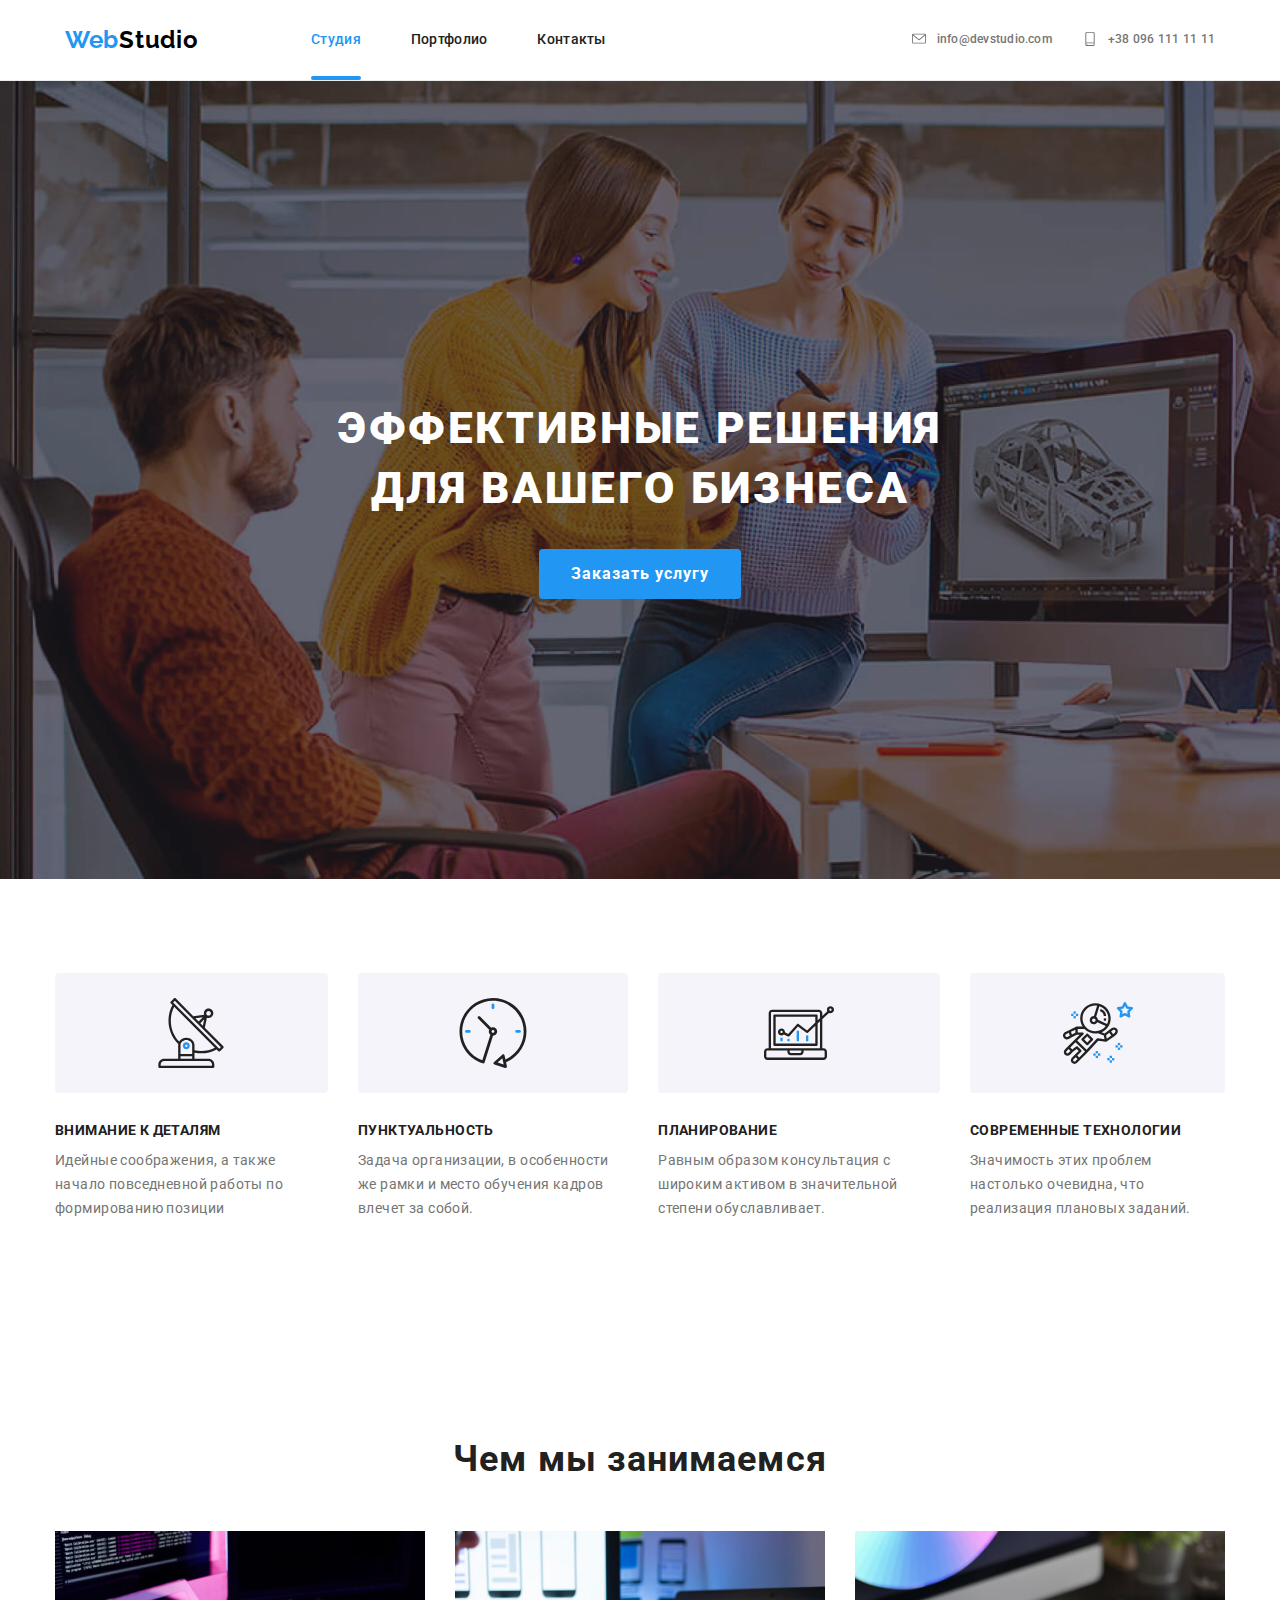
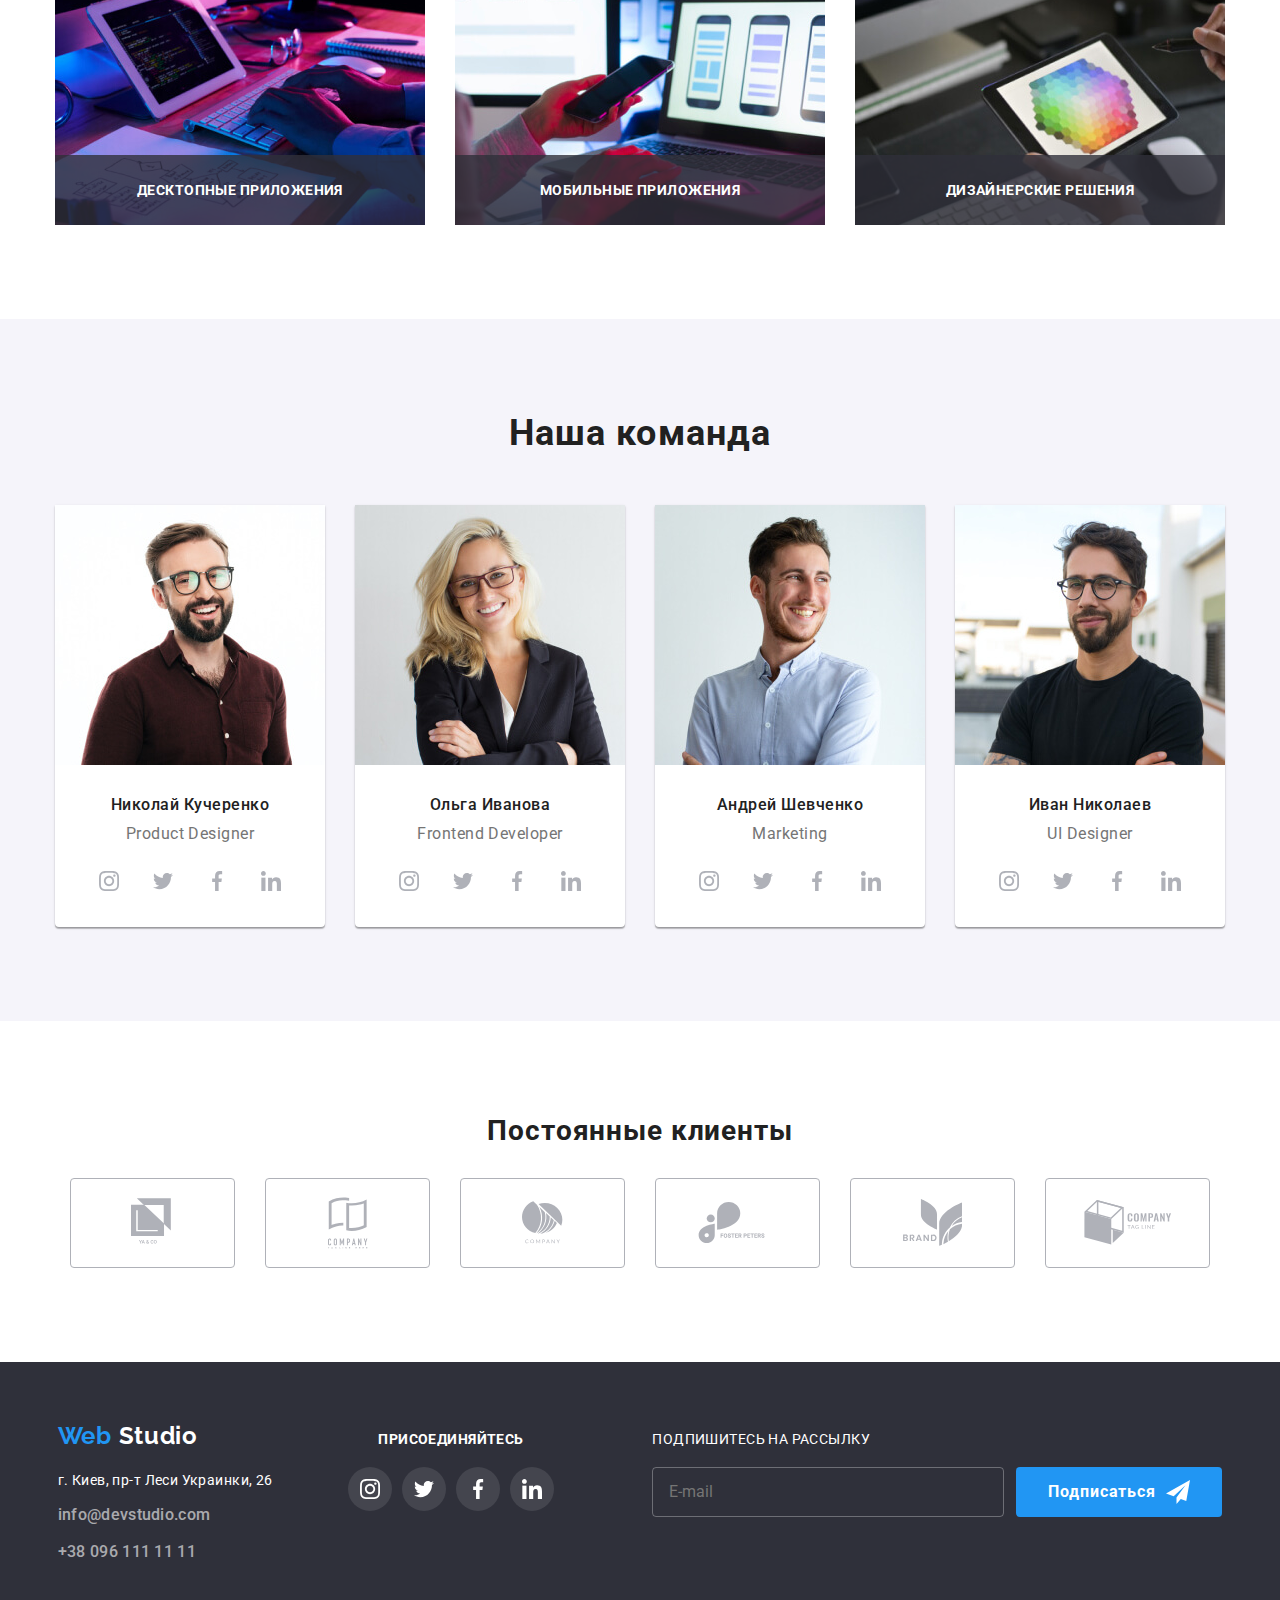
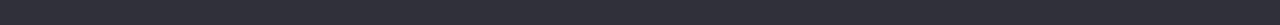
==== commit 938a02c9: "футер моб+таблет+десктоп" ====
--- a/index.html
+++ b/index.html
@@ -494,7 +494,7 @@
       </section>
     </main>
     <!--Футер-->
-    <!-- <footer class="footer">
+    <footer class="footer">
       <div class="container">
         <div class="adress-container">
           <a class="logo-black" href="./index.html"
@@ -523,37 +523,29 @@
         <div class="footer-social-link-container">
           <p class="social-links-footer">Присоединяйтесь</p>
           <ul class="social-links-footer-list social-media-link-list">
-            <li>
-              <a
-                class="social-links-footer-item social-media-link-list-item"
-                href="instagram"
+            <li class="social-links-footer-item">
+              <a class="social-media-link-list-item" href="instagram"
                 ><svg class="social-media-link-item-svg">
                   <use href="./images/svgsprite.svg#icon-instagram"></use>
                 </svg>
               </a>
             </li>
-            <li>
-              <a
-                class="social-links-footer-item social-media-link-list-item"
-                href="twitter"
+            <li class="social-links-footer-item">
+              <a class="social-media-link-list-item" href="twitter"
                 ><svg class="social-media-link-item-svg">
                   <use href="./images/svgsprite.svg#icon-twitter"></use>
                 </svg>
               </a>
             </li>
-            <li>
-              <a
-                class="social-links-footer-item social-media-link-list-item"
-                href="facebook"
+            <li class="social-links-footer-item">
+              <a class="social-media-link-list-item" href="facebook"
                 ><svg class="social-media-link-item-svg">
                   <use href="./images/svgsprite.svg#icon-facebook"></use>
                 </svg>
               </a>
             </li>
-            <li>
-              <a
-                class="social-links-footer-item social-media-link-list-item"
-                href="linkedin"
+            <li class="social-links-footer-item">
+              <a class="social-media-link-list-item" href="linkedin"
                 ><svg class="social-media-link-item-svg">
                   <use href="./images/svgsprite.svg#icon-linkedin"></use>
                 </svg>
@@ -581,7 +573,7 @@
           </form>
         </div>
       </div>
-    </footer> -->
+    </footer>
     <!-- МОДАЛЬНОЕ ОКНО -->
     <div data-modal class="backdrop is-hidden">
       <div class="modal-form-wrapper">
--- a/css/main.min.css
+++ b/css/main.min.css
@@ -1,2 +1,2 @@
-html{box-sizing:border-box}*,*::before,*::after{box-sizing:inherit;margin:0;padding:0}a{text-decoration:none;display:block}a :visited{text-decoration:none}ul{list-style-type:none;margin:0}body{font-family:Roboto, sans-serif}img{display:block;max-width:100%;height:auto}.is-hidden{opacity:0;visibility:hidden;pointer-events:none}.section{padding-top:60px;padding-bottom:60px}@media screen and (min-width: 1200px){.section{padding-top:94px;padding-bottom:94px}}.container{display:flex;align-items:center;padding-left:15px;padding-right:15px}@media screen and (max-width: 767px){.container{justify-content:space-between}}@media screen and (min-width: 480px){.container{width:480px;margin-left:auto;margin-right:auto}}@media screen and (min-width: 768px){.container{width:768px;margin-left:auto;margin-right:auto}}@media screen and (min-width: 1200px){.container{width:1200px;height:auto;margin-left:auto;margin-right:auto;align-items:center}}.backdrop{position:fixed;left:0;top:0;width:100%;height:100%;background-color:rgba(0,0,0,0.5);z-index:100;transition:opacity 250ms cubic-bezier(0.4, 0, 0.2, 1)}.modal-form-wrapper{position:absolute;top:50%;left:50%;transform:translate(-50%, -50%);max-width:450px}.modal-form{display:flex;flex-direction:column;max-width:528px;width:100%;padding:40px;background:#ffffff;box-shadow:0px 1px 3px rgba(0,0,0,0.12),0px 1px 1px rgba(0,0,0,0.14),0px 2px 1px rgba(0,0,0,0.2);border-radius:4px}.modal-header{font-weight:bold;font-size:20px;line-height:1.15;letter-spacing:0.03em;margin-bottom:12px;color:#212121}.modal-label,.modal-input{font-size:12px;line-height:1.16;letter-spacing:0.01em;color:#212121}.modal-label-wrapper{position:relative;max-width:448px;margin-bottom:10px}.modal-input{display:block;width:100%;border:1px solid rgba(33,33,33,0.2);border-radius:4px;outline:none;padding-left:42px;padding-top:12px;padding-bottom:12px}.modal-input:focus,.modal-input:not(:placeholder-shown){border-color:#2196f3;border-radius:4px}.modal-icon{position:absolute;bottom:11px;left:12px;width:18px;height:18px;fill:#212121}.modal-input:focus+.modal-icon,.modal-input:not(:placeholder-shown)+.modal-icon{fill:#2196f3}.modal-close-button{position:absolute;top:8px;right:8px;width:30px;height:30px;border-radius:50%;border:1px solid rgba(0,0,0,0.1);background-color:white;transition:border-color 250ms cubic-bezier(0.4, 0, 0.2, 1)}.modal-close-button:hover{border-color:#2196f3}.modal-close-button-svg{width:100%;height:100%;padding:6px;transition:fill 250ms cubic-bezier(0.4, 0, 0.2, 1)}.modal-close-button:hover .modal-close-button-svg{fill:#2196f3;border-color:#2196f3}.modal-message{max-width:448px;height:120px;border:1px solid rgba(33,33,33,0.2);border-radius:4px;resize:none;outline:none;padding:12px 16px;margin-bottom:20px;font-weight:normal;font-size:12px;line-height:1.16;letter-spacing:0.01em;color:#212121}.modal-message:focus{border-color:#2196f3}.modal-message:focus::placeholder{color:#2196f3}.modal-message-span{font-weight:normal;font-size:12px;line-height:1.16;letter-spacing:0.01em;color:#757575;margin-bottom:4px}.modal-form-option{display:flex;align-items:center;margin-bottom:30px}.modal-form-checkbox{position:absolute;width:1px;height:1px;margin:-1px;border:0;padding:0;clip:rect(0 0 0 0);overflow:hidden}.custom-checkbox{width:16px;height:15px;fill:#ffffff;border:1px solid #212121;border-radius:2px;transition:fill 250ms cubic-bezier(0.4, 0, 0.2, 1),border 250ms cubic-bezier(0.4, 0, 0.2, 1);margin-right:8px;flex-shrink:0}.modal-form-checkbox:checked+.custom-checkbox{fill:#2196f3;border:none}.policy-text{font-weight:normal;font-size:14px;line-height:1.71;letter-spacing:0.03em;color:#757575}.policy-link{display:inline-block;color:#2196f3;text-decoration:underline}.modal-button-submit{font-family:inherit;font-style:normal;font-weight:bold;font-size:16px;line-height:1.9;letter-spacing:0.06em;background-color:#2196f3;color:#ffffff;border:none;border-radius:4px;display:block;align-items:center;text-align:center;margin-left:auto;margin-right:auto;padding-top:10px;padding-right:32px;padding-bottom:10px;padding-left:32px;transition:color 250ms cubic-bezier(0.4, 0, 0.2, 1);transition:background-color 250ms cubic-bezier(0.4, 0, 0.2, 1)}.modal-button-submit:hover{background-color:#f5f4fa;color:#2196f3}.modal-button-submit:focus{background-color:#f5f4fa;color:#2196f3}.social-media-link-list{display:flex;justify-content:space-between;max-width:206px;margin-right:auto;margin-left:auto;padding-bottom:24px}.social-media-link-list-item{display:flex;align-items:center;justify-content:center;width:44px;height:44px;border-radius:50%;transition:background-color 250ms cubic-bezier(0.4, 0, 0.2, 1)}.social-media-link-list-item:not(:last-child){margin-right:10px}.social-media-link-list-item:hover,.social-media-link-list-item:focus{background-color:#2196f3}.social-media-link-list-item:hover .social-media-link-item-svg,.social-media-link-list-item:focus .social-media-link-item-svg{fill:#ffffff}.social-media-link-item-svg{width:20px;height:20px;fill:#afb1b8;transition:fill 250ms cubic-bezier(0.4, 0, 0.2, 1)}.header{position:relative;border-bottom:1px solid #ececec}.logo-white{font-family:Raleway;font-style:normal;font-weight:bold;font-size:24px;line-height:1.16;letter-spacing:0.03em;color:#000000}.logo-blue{color:#2196f3}.nav-list-item:hover,.nav-list-item :focus{color:#2196f3}.nav-list-item-link{position:relative;display:inline-flex;padding-top:8px;padding-bottom:8px;font-style:normal;font-weight:500;font-size:18px;line-height:1.16;letter-spacing:0.02em;color:#212121;transition:color 250ms cubic-bezier(0.4, 0, 0.2, 1)}.nav-list-item-link:hover,.nav-list-item-link:focus{color:#2196f3}.nav-list-item-link.current{color:#2196f3}.nav-list-item-link.current::after{position:absolute;bottom:0;content:"";display:block;width:100%;height:4px;background-color:#2196f3;border-radius:2px}.contacts-list-item-icon{width:16px;height:14px;margin-right:10px;fill:#757575;transition:fill 250ms cubic-bezier(0.4, 0, 0.2, 1)}.contacts-list-item-link{display:inline-flex;align-items:center;font-weight:500;line-height:1.16;font-size:18px;color:#757575;letter-spacing:0.02em;transition:color 250ms cubic-bezier(0.4, 0, 0.2, 1)}.contacts-list-item-link:hover,.contacts-list-item-link:focus{color:#2196f3}.contacts-list-item-link:hover .contacts-list-item-icon,.contacts-list-item-link:focus .contacts-list-item-icon{fill:#2196f3}@media screen and (max-width: 767px){.header{padding-top:10px;padding-bottom:10px}.header-menu-button{background-color:transparent;border:none;width:40px;height:40px}.header-menu-button:hover .logo-x,.header-menu-button:hover .logo-burger,.header-menu-button :focus .logo-x,.header-menu-button :focus .logo-burger{fill:#2196f3}.header-menu-button.is-open .logo-x{opacity:1}.header-menu-button.is-open .logo-burger{opacity:0}.logo-x{opacity:0;transition:opacity 250ms cubic-bezier(0.4, 0, 0.2, 1)}.logo-burger{opacity:1;transition:opacity 250ms cubic-bezier(0.4, 0, 0.2, 1)}.container-nav-list{position:absolute;top:100%;height:auto;padding-top:60px;padding-bottom:60px;padding-left:140px;padding-right:140px;text-align:center;box-shadow:0px 4px 8px rgba(0,0,0,0.04),0px 2px 4px rgba(0,0,0,0.08),0px 1px 3px rgba(0,0,0,0.16);transform:translateY(-150%);transition:transform 250ms cubic-bezier(0.4, 0, 0.2, 1),background-color 250ms cubic-bezier(0.4, 0, 0.2, 1)}.container-nav-list.is-open{transform:translateY(0);background-color:#ffffff}.navigation{margin-bottom:60px;max-width:100%}.nav-list-item:not(:last-child){margin-bottom:40px}.contacts-list-item:not(:last-child){margin-bottom:16px}}@media screen and (min-width: 768px){.header-menu-button{display:none}.logo-white{margin-right:88px}.container-nav-list{display:flex}.nav-list{display:flex}.nav-list-item:not(:last-child){margin-right:50px}.nav-list-item-link{font-size:14px;line-height:1.14;letter-spacing:0.02em;padding-top:32px;padding-bottom:32px}.navigation{margin-right:84px}.contacts-list{padding-top:21px;padding-bottom:12px}.contacts-list-item:not(:last-child){margin-bottom:10px}.contacts-list-item-link{font-size:12px;line-height:1.166;letter-spacing:0.02em}}@media screen and (min-width: 1200px){.contacts-list{display:flex;padding-top:32px;padding-bottom:20px}.contacts-list-item:not(:last-child){margin-right:30px}.nav-list{height:auto}.nav-list-item:not(:last-child){margin-right:50px}.logo-white{margin-right:93px}.navigation{margin-right:305px}}.hero{margin:0 auto;background-image:linear-gradient(rgba(47,48,58,0.4), rgba(47,48,58,0.4)),url("../images/hero-mobile.jpg");background-size:cover}.hero-content{max-width:100%;height:100%}.hero-button{font-family:inherit;font-style:normal;font-weight:bold;font-size:16px;line-height:1.9;letter-spacing:0.06em;background-color:#2196f3;color:#ffffff;border:none;border-radius:4px;display:block;align-items:center;text-align:center;margin-left:auto;margin-right:auto;padding-top:10px;padding-right:32px;padding-bottom:10px;padding-left:32px;transition:color 250ms cubic-bezier(0.4, 0, 0.2, 1);transition:background-color 250ms cubic-bezier(0.4, 0, 0.2, 1)}.hero-button:hover,.hero-button:focus{background-color:#f5f4fa;color:#2196f3}@media screen and (min-resolution: 2dppx), screen and (min-resolution: 192dpi), screen and (min-device-pixel-ratio: 2), screen and (min-width: 480px){.hero{background-image:linear-gradient(rgba(47,48,58,0.4), rgba(47,48,58,0.4)),url("../images/hero-mobile@2x.jpg")}}@media screen and (min-width: 480px){.hero{max-width:480px;height:auto}.main-header{padding-left:60px;padding-right:60px;padding-top:118px;margin-bottom:30px}}@media screen and (min-width: 768px){.hero{max-width:768px;background-image:linear-gradient(rgba(47,48,58,0.4), rgba(47,48,58,0.4)),url("../images/hero-tablet.jpg");background-size:cover}}@media screen and (min-resolution: 2dppx), screen and (min-resolution: 192dpi), screen and (min-device-pixel-ratio: 2), screen and (min-width: 768px){.hero{background-image:linear-gradient(rgba(47,48,58,0.4), rgba(47,48,58,0.4)),url("../images/hero-tablet@2x.jpg")}}@media screen and (min-width: 1200px){.hero{max-width:1600px;background-image:linear-gradient(rgba(47,48,58,0.4), rgba(47,48,58,0.4)),url("../images/hero-desktop.jpg");background-size:cover}.hero-content{padding-top:200px;padding-bottom:280px}.main-header{font-weight:900;font-size:44px;line-height:1.36;text-align:center;letter-spacing:0.06em;text-transform:uppercase;color:#ffffff}}@media screen and (min-width: 1200px) and (min-resolution: 2dppx), screen and (min-width: 1200px) and (min-resolution: 192dpi), screen and (min-width: 1200px) and (min-device-pixel-ratio: 2), screen and (min-width: 1200px) and (min-width: 1200px){.hero{background-image:linear-gradient(rgba(47,48,58,0.4), rgba(47,48,58,0.4)),url("../images/hero-desktop@2x.jpg")}}@media screen and (max-width: 1199px){.main-header{font-weight:900;font-size:26px;line-height:1.615;text-align:center;letter-spacing:0.06em;text-transform:uppercase;color:#ffffff;padding-top:118px}.hero-content{padding-bottom:118px}}.capabillity-img-wrapper{display:flex;width:100%;height:120px;background-color:#f5f4fa;align-items:center;justify-content:center;border-radius:4px;margin-bottom:30px}.capabillity-header{font-style:normal;font-weight:bold;font-size:14px;line-height:1.14;letter-spacing:0.03em;text-transform:uppercase;color:#212121;margin-top:0px;margin-bottom:10px}.capabillity-text{font-style:normal;font-weight:normal;font-size:14px;line-height:1.71;letter-spacing:0.03em;color:#757575}.capabillity-svg{width:70px;height:70px}@media screen and (min-width: 480px){.capabillity-list{max-width:100%}.capabillity-list-item{max-width:450px}.capabillity-list-item:not(:last-child){margin-bottom:30px}.capabillity-header{text-align:center}}@media screen and (min-width: 768px){.capabillity-list{display:flex;flex-wrap:wrap}.capabillity-list-item{max-width:calc((100% - 30px) / 2)}.capabillity-list-item:nth-child(odd){margin-right:30px}.capabillity-header{text-align:start}}@media screen and (min-width: 1200px){.capabillity-list{flex-wrap:nowrap}.capabillity-list-item{max-width:calc((100% - (30 * 2)) / 4)}.capabillity-list-item:not(:last-child){margin-right:30px}}@media screen and (max-width: 1199px){.section.what-we-do{display:none}}@media screen and (min-width: 1200px){.what-we-do .container{display:block}.second-header{font-style:normal;font-weight:bold;font-size:36px;line-height:1.16;text-align:center;letter-spacing:0.03em;color:#212121;margin-top:0px;margin-bottom:50px;margin-right:auto;margin-left:auto}.what-we-do-header{position:absolute;bottom:0;width:100%;background-color:rgba(47,48,58,0.8);font-style:normal;font-weight:bold;font-size:14px;line-height:1.17;letter-spacing:0.03em;text-transform:uppercase;color:#ffffff;text-align:center;padding-top:27px;padding-bottom:27px}.what-we-do-wrapper{top:0}.what-we-do-list{display:flex}.what-we-do-list-item{position:relative;width:370px;height:auto}.what-we-do-list-item:not(:last-child){margin-right:30px}}.section-dark{background-color:#f5f4fa}.our-team-list{justify-content:center}.our-team-list-item{background-color:white;border-radius:0px 0px 4px 4px;box-shadow:0px 2px 1px rgba(0,0,0,0.2),0px 1px 1px rgba(0,0,0,0.14),0px 1px 3px rgba(0,0,0,0.12);height:auto}.our-team-list-img{margin-bottom:30px}@media screen and (max-width: 767px){.our-team-list-item{max-width:450px}.our-team-list-item:not(:last-child){margin-bottom:30px}}@media screen and (min-width: 768px){.our-team-list{display:flex;flex-wrap:wrap}.our-team-list-item{max-width:calc((100% - 30px) / 2)}}@media screen and (min-width: 768px) and (max-width: 1199px){.our-team-list-item:nth-child(odd){margin-right:30px}.our-team-list-item:nth-child(-n+2){margin-bottom:30px}}@media screen and (max-width: 1199px){.section-dark h2{font-size:28px;line-height:1.17;text-align:center;letter-spacing:0.03em;color:#212121;margin-right:auto;margin-left:auto;margin-top:0px;margin-bottom:30px}}@media screen and (min-width: 1200px){.our-team-list{flex-wrap:nowrap}.our-team-list-item{max-width:calc((100% - 30px * 3) / 4)}.our-team-list-item:not(:last-child){margin-right:30px}.section-dark h2{font-size:36px;line-height:1.16;margin-bottom:50px}}.our-team-header{font-style:normal;font-weight:500;font-size:16px;line-height:1.19;letter-spacing:0.03em;color:#212121;margin-top:0px;margin-bottom:10px;margin-left:auto;margin-right:auto;text-align:center}.our-team-text{font-style:normal;font-weight:normal;text-align:center;font-size:16px;line-height:1.19;letter-spacing:0.03em;color:#757575;margin-top:0;margin-bottom:16px}.clients-header{font-size:28px;line-height:1.17;letter-spacing:0.03em;text-align:center;color:#212121;margin-bottom:30px}.clients-list{margin:0 auto}.clients-list-item-link{display:flex;justify-content:center;align-items:center;border:1px solid #afb1b8;border-radius:4px;max-width:100%;height:90px;transition:border 250ms cubic-bezier(0.4, 0, 0.2, 1)}.clients-list-item-link:hover,.clients-list-item-link:focus{border:1px solid #2196f3;border-radius:4px}.clients-list-item-link:hover .clients-list-item-link-svg,.clients-list-item-link:focus .clients-list-item-link-svg{fill:#2196f3}.clients-list-item-link-svg{fill:#afb1b8;transition:fill 250ms cubic-bezier(0.4, 0, 0.2, 1)}@media screen and (min-width: 480px){.clients-list{display:flex;flex-wrap:wrap}.clients-list-item{width:calc((100% - 30px) / 2)}.clients-list-item:nth-child(odd){margin-right:30px}.clients-list-item:nth-child(-n+5){margin-bottom:30px}}@media screen and (min-width: 768px){.clients-list-item{width:calc((100% - 60px) / 3)}.clients-list-item:not(:nth-child(3n)){margin-right:30px}.clients-list-item:nth-child(-n+3){margin-bottom:30px}}.footer{background-color:#2f303a}.footer .container{display:flex;padding-top:60px;padding-bottom:60px;align-items:baseline}.footer-social-link-container{width:206px;text-align:start;margin-right:93px}.footer-contacts-list-item:not(:last-child){margin-bottom:9px}.logo-black{font-family:Raleway;font-style:normal;font-weight:bold;font-size:26px;line-height:1.19;letter-spacing:0.03em;color:#ffffff;margin-bottom:20px}.adress-text{display:block;font-family:Roboto;font-style:normal;font-weight:normal;font-size:14px;line-height:1.71;letter-spacing:0.03em;color:#ffffff;margin-bottom:9px}.adress-container{margin-right:69px;width:231px}.contacts-list-footer-item-link{font-family:Roboto;font-weight:500;font-style:normal;line-height:1.14;font-size:14px;color:rgba(255,255,255,0.6);letter-spacing:0.02em;transition:color 250ms cubic-bezier(0.4, 0, 0.2, 1)}.contacts-list-footer-item-link:hover,.contacts-list-footer-item-link:focus{color:#2196f3}.social-media-link-list{display:flex;justify-content:space-between;max-width:206px;margin-right:auto;margin-left:auto;padding-bottom:24px}.social-media-link-list-item{display:flex;align-items:center;justify-content:center;width:44px;height:44px;border-radius:50%;transition:background-color 250ms cubic-bezier(0.4, 0, 0.2, 1)}.social-media-link-list-item:not(:last-child){margin-right:10px}.social-media-link-list-item:hover,.social-media-link-list-item:focus{background-color:#2196f3}.social-media-link-list-item:hover .social-media-link-item-svg,.social-media-link-list-item:focus .social-media-link-item-svg{fill:#ffffff}.social-media-link-item-svg{width:20px;height:20px;fill:#afb1b8;transition:fill 250ms cubic-bezier(0.4, 0, 0.2, 1)}.social-links-footer{font-style:normal;font-weight:bold;font-size:14px;line-height:1.14;letter-spacing:0.03em;text-transform:uppercase;color:#ffffff;margin-bottom:20px}.social-links-footer-list li{background-color:rgba(255,255,255,0.1);border-radius:50%}.social-links-footer-item .social-media-link-item-svg{fill:#ffffff}.social-links-footer-item:hover,.social-links-footer-item:focus{color:#2196f3}.submit-form{display:flex;max-width:100%}.submit-form-container{max-width:570px}.submit-text{display:block;font-weight:normal;font-size:14px;line-height:16px;letter-spacing:0.03em;text-transform:uppercase;color:#ffffff;margin-bottom:20px}.footer-submit-input{width:358px;border:1px solid rgba(255,255,255,0.3);border-radius:4px;background-color:transparent;padding-left:16px;padding-top:15px;padding-bottom:15px;margin-right:12px;outline:none;color:#ffffff}.footer-submit-input:not(:placeholder-shown){background-color:transparent;border:1px solid #2196f3;border-radius:4px}.footer-submit-btn{font-family:inherit;font-style:normal;font-weight:bold;font-size:16px;line-height:1.9;letter-spacing:0.06em;background-color:#2196f3;color:#ffffff;border:none;border-radius:4px;display:flex;align-items:center;text-align:center;margin-left:auto;margin-right:auto;padding-top:10px;padding-right:32px;padding-bottom:10px;padding-left:32px;transition:color 250ms cubic-bezier(0.4, 0, 0.2, 1);transition:background-color 250ms cubic-bezier(0.4, 0, 0.2, 1)}.footer-submit-btn:hover,.footer-submit-btn:focus{background-color:#f5f4fa;color:#2196f3}.footer-submit-btn:hover .footer-submit-btn-icon,.footer-submit-btn:focus .footer-submit-btn-icon{fill:#2196f3}.footer-submit-btn-icon{width:24px;height:24px;fill:#ffffff;transition:fill 250ms cubic-bezier(0.4, 0, 0.2, 1);margin-left:10px}
+html{box-sizing:border-box}*,*::before,*::after{box-sizing:inherit;margin:0;padding:0}a{text-decoration:none;display:block}a :visited{text-decoration:none}ul{list-style-type:none;margin:0}body{font-family:Roboto, sans-serif}img{display:block;max-width:100%;height:auto}.is-hidden{opacity:0;visibility:hidden;pointer-events:none}.section{padding-top:60px;padding-bottom:60px}@media screen and (min-width: 1200px){.section{padding-top:94px;padding-bottom:94px}}.container{display:flex;align-items:center;padding-left:15px;padding-right:15px}@media screen and (max-width: 767px){.container{justify-content:space-between}}@media screen and (min-width: 480px){.container{width:480px;margin-left:auto;margin-right:auto}}@media screen and (min-width: 768px){.container{width:768px;margin-left:auto;margin-right:auto}}@media screen and (min-width: 1200px){.container{width:1200px;height:auto;margin-left:auto;margin-right:auto;align-items:center}}.backdrop{position:fixed;left:0;top:0;width:100%;height:100%;background-color:rgba(0,0,0,0.5);z-index:100;transition:opacity 250ms cubic-bezier(0.4, 0, 0.2, 1)}.modal-form-wrapper{position:absolute;top:50%;left:50%;transform:translate(-50%, -50%);max-width:450px}.modal-form{display:flex;flex-direction:column;max-width:528px;width:100%;padding:40px;background:#ffffff;box-shadow:0px 1px 3px rgba(0,0,0,0.12),0px 1px 1px rgba(0,0,0,0.14),0px 2px 1px rgba(0,0,0,0.2);border-radius:4px}.modal-header{font-weight:bold;font-size:20px;line-height:1.15;letter-spacing:0.03em;margin-bottom:12px;color:#212121}.modal-label,.modal-input{font-size:12px;line-height:1.16;letter-spacing:0.01em;color:#212121}.modal-label-wrapper{position:relative;max-width:448px;margin-bottom:10px}.modal-input{display:block;width:100%;border:1px solid rgba(33,33,33,0.2);border-radius:4px;outline:none;padding-left:42px;padding-top:12px;padding-bottom:12px}.modal-input:focus,.modal-input:not(:placeholder-shown){border-color:#2196f3;border-radius:4px}.modal-icon{position:absolute;bottom:11px;left:12px;width:18px;height:18px;fill:#212121}.modal-input:focus+.modal-icon,.modal-input:not(:placeholder-shown)+.modal-icon{fill:#2196f3}.modal-close-button{position:absolute;top:8px;right:8px;width:30px;height:30px;border-radius:50%;border:1px solid rgba(0,0,0,0.1);background-color:white;transition:border-color 250ms cubic-bezier(0.4, 0, 0.2, 1)}.modal-close-button:hover{border-color:#2196f3}.modal-close-button-svg{width:100%;height:100%;padding:6px;transition:fill 250ms cubic-bezier(0.4, 0, 0.2, 1)}.modal-close-button:hover .modal-close-button-svg{fill:#2196f3;border-color:#2196f3}.modal-message{max-width:448px;height:120px;border:1px solid rgba(33,33,33,0.2);border-radius:4px;resize:none;outline:none;padding:12px 16px;margin-bottom:20px;font-weight:normal;font-size:12px;line-height:1.16;letter-spacing:0.01em;color:#212121}.modal-message:focus{border-color:#2196f3}.modal-message:focus::placeholder{color:#2196f3}.modal-message-span{font-weight:normal;font-size:12px;line-height:1.16;letter-spacing:0.01em;color:#757575;margin-bottom:4px}.modal-form-option{display:flex;align-items:center;margin-bottom:30px}.modal-form-checkbox{position:absolute;width:1px;height:1px;margin:-1px;border:0;padding:0;clip:rect(0 0 0 0);overflow:hidden}.custom-checkbox{width:16px;height:15px;fill:#ffffff;border:1px solid #212121;border-radius:2px;transition:fill 250ms cubic-bezier(0.4, 0, 0.2, 1),border 250ms cubic-bezier(0.4, 0, 0.2, 1);margin-right:8px;flex-shrink:0}.modal-form-checkbox:checked+.custom-checkbox{fill:#2196f3;border:none}.policy-text{font-weight:normal;font-size:14px;line-height:1.71;letter-spacing:0.03em;color:#757575}.policy-link{display:inline-block;color:#2196f3;text-decoration:underline}.modal-button-submit{font-family:inherit;font-style:normal;font-weight:bold;font-size:16px;line-height:1.9;letter-spacing:0.06em;background-color:#2196f3;color:#ffffff;border:none;border-radius:4px;display:block;align-items:center;text-align:center;margin-left:auto;margin-right:auto;padding-top:10px;padding-right:32px;padding-bottom:10px;padding-left:32px;transition:color 250ms cubic-bezier(0.4, 0, 0.2, 1);transition:background-color 250ms cubic-bezier(0.4, 0, 0.2, 1)}.modal-button-submit:hover{background-color:#f5f4fa;color:#2196f3}.modal-button-submit:focus{background-color:#f5f4fa;color:#2196f3}.social-media-link-list{display:flex;justify-content:space-between;max-width:206px;margin-right:auto;margin-left:auto;padding-bottom:24px}.social-media-link-list-item{display:flex;align-items:center;justify-content:center;width:44px;height:44px;border-radius:50%;transition:background-color 250ms cubic-bezier(0.4, 0, 0.2, 1)}.social-media-link-list-item:not(:last-child){margin-right:10px}.social-media-link-list-item:hover,.social-media-link-list-item:focus{background-color:#2196f3}.social-media-link-list-item:hover .social-media-link-item-svg,.social-media-link-list-item:focus .social-media-link-item-svg{fill:#ffffff}.social-media-link-item-svg{width:20px;height:20px;fill:#afb1b8;transition:fill 250ms cubic-bezier(0.4, 0, 0.2, 1)}.header{position:relative;border-bottom:1px solid #ececec}.logo-white{font-family:Raleway;font-style:normal;font-weight:bold;font-size:24px;line-height:1.16;letter-spacing:0.03em;color:#000000}.logo-blue{color:#2196f3}.nav-list-item:hover,.nav-list-item :focus{color:#2196f3}.nav-list-item-link{position:relative;display:inline-flex;padding-top:8px;padding-bottom:8px;font-style:normal;font-weight:500;font-size:18px;line-height:1.16;letter-spacing:0.02em;color:#212121;transition:color 250ms cubic-bezier(0.4, 0, 0.2, 1)}.nav-list-item-link:hover,.nav-list-item-link:focus{color:#2196f3}.nav-list-item-link.current{color:#2196f3}.nav-list-item-link.current::after{position:absolute;bottom:0;content:"";display:block;width:100%;height:4px;background-color:#2196f3;border-radius:2px}.contacts-list-item-icon{width:16px;height:14px;margin-right:10px;fill:#757575;transition:fill 250ms cubic-bezier(0.4, 0, 0.2, 1)}.contacts-list-item-link{display:inline-flex;align-items:center;font-weight:500;line-height:1.16;font-size:18px;color:#757575;letter-spacing:0.02em;transition:color 250ms cubic-bezier(0.4, 0, 0.2, 1)}.contacts-list-item-link:hover,.contacts-list-item-link:focus{color:#2196f3}.contacts-list-item-link:hover .contacts-list-item-icon,.contacts-list-item-link:focus .contacts-list-item-icon{fill:#2196f3}@media screen and (max-width: 767px){.header{padding-top:10px;padding-bottom:10px}.header .container{display:flex}.header-menu-button{background-color:transparent;border:none;width:40px;height:40px}.header-menu-button:hover .logo-x,.header-menu-button:hover .logo-burger,.header-menu-button :focus .logo-x,.header-menu-button :focus .logo-burger{fill:#2196f3}.header-menu-button.is-open .logo-x{opacity:1}.header-menu-button.is-open .logo-burger{opacity:0}.logo-x{opacity:0;transition:opacity 250ms cubic-bezier(0.4, 0, 0.2, 1)}.logo-burger{opacity:1;transition:opacity 250ms cubic-bezier(0.4, 0, 0.2, 1)}.container-nav-list{position:absolute;top:100%;height:auto;padding-top:60px;padding-bottom:60px;padding-left:140px;padding-right:140px;text-align:center;box-shadow:0px 4px 8px rgba(0,0,0,0.04),0px 2px 4px rgba(0,0,0,0.08),0px 1px 3px rgba(0,0,0,0.16);transform:translateY(-150%);transition:transform 250ms cubic-bezier(0.4, 0, 0.2, 1),background-color 250ms cubic-bezier(0.4, 0, 0.2, 1)}.container-nav-list.is-open{transform:translateY(0);background-color:#ffffff}.navigation{margin-bottom:60px;max-width:100%}.nav-list-item:not(:last-child){margin-bottom:40px}.contacts-list-item:not(:last-child){margin-bottom:16px}}@media screen and (min-width: 768px){.header .container{flex-wrap:nowrap}.header-menu-button{display:none}.logo-white{margin-right:88px}.container-nav-list{display:flex}.nav-list{display:flex}.nav-list-item:not(:last-child){margin-right:50px}.nav-list-item-link{font-size:14px;line-height:1.14;letter-spacing:0.02em;padding-top:32px;padding-bottom:32px}.navigation{margin-right:84px}.contacts-list{padding-top:21px;padding-bottom:12px}.contacts-list-item:not(:last-child){margin-bottom:10px}.contacts-list-item-link{font-size:12px;line-height:1.166;letter-spacing:0.02em}}@media screen and (min-width: 1200px){.contacts-list{display:flex;padding-top:32px;padding-bottom:20px}.contacts-list-item:not(:last-child){margin-right:30px}.nav-list{height:auto}.nav-list-item:not(:last-child){margin-right:50px}.logo-white{margin-right:93px}.navigation{margin-right:305px}}.hero{margin:0 auto;background-image:linear-gradient(rgba(47,48,58,0.4), rgba(47,48,58,0.4)),url("../images/hero-mobile.jpg");background-size:cover}.hero-content{max-width:100%;height:100%}.hero-button{font-family:inherit;font-style:normal;font-weight:bold;font-size:16px;line-height:1.9;letter-spacing:0.06em;background-color:#2196f3;color:#ffffff;border:none;border-radius:4px;display:block;align-items:center;text-align:center;margin-left:auto;margin-right:auto;padding-top:10px;padding-right:32px;padding-bottom:10px;padding-left:32px;transition:color 250ms cubic-bezier(0.4, 0, 0.2, 1);transition:background-color 250ms cubic-bezier(0.4, 0, 0.2, 1)}.hero-button:hover,.hero-button:focus{background-color:#f5f4fa;color:#2196f3}@media screen and (min-resolution: 2dppx), screen and (min-resolution: 192dpi), screen and (min-device-pixel-ratio: 2), screen and (min-width: 480px){.hero{background-image:linear-gradient(rgba(47,48,58,0.4), rgba(47,48,58,0.4)),url("../images/hero-mobile@2x.jpg")}}@media screen and (min-width: 480px){.hero{max-width:480px;height:auto}.main-header{padding-left:60px;padding-right:60px;padding-top:118px;margin-bottom:30px}}@media screen and (min-width: 768px){.hero{max-width:768px;background-image:linear-gradient(rgba(47,48,58,0.4), rgba(47,48,58,0.4)),url("../images/hero-tablet.jpg");background-size:cover}}@media screen and (min-resolution: 2dppx), screen and (min-resolution: 192dpi), screen and (min-device-pixel-ratio: 2), screen and (min-width: 768px){.hero{background-image:linear-gradient(rgba(47,48,58,0.4), rgba(47,48,58,0.4)),url("../images/hero-tablet@2x.jpg")}}@media screen and (min-width: 1200px){.hero{max-width:1600px;background-image:linear-gradient(rgba(47,48,58,0.4), rgba(47,48,58,0.4)),url("../images/hero-desktop.jpg");background-size:cover}.hero-content{padding-top:200px;padding-bottom:280px}.main-header{font-weight:900;font-size:44px;line-height:1.36;text-align:center;letter-spacing:0.06em;text-transform:uppercase;color:#ffffff}}@media screen and (min-width: 1200px) and (min-resolution: 2dppx), screen and (min-width: 1200px) and (min-resolution: 192dpi), screen and (min-width: 1200px) and (min-device-pixel-ratio: 2), screen and (min-width: 1200px) and (min-width: 1200px){.hero{background-image:linear-gradient(rgba(47,48,58,0.4), rgba(47,48,58,0.4)),url("../images/hero-desktop@2x.jpg")}}@media screen and (max-width: 1199px){.main-header{font-weight:900;font-size:26px;line-height:1.615;text-align:center;letter-spacing:0.06em;text-transform:uppercase;color:#ffffff;padding-top:118px}.hero-content{padding-bottom:118px}}.capabillity-img-wrapper{display:flex;width:100%;height:120px;background-color:#f5f4fa;align-items:center;justify-content:center;border-radius:4px;margin-bottom:30px}.capabillity-header{font-style:normal;font-weight:bold;font-size:14px;line-height:1.14;letter-spacing:0.03em;text-transform:uppercase;color:#212121;margin-top:0px;margin-bottom:10px}.capabillity-text{font-style:normal;font-weight:normal;font-size:14px;line-height:1.71;letter-spacing:0.03em;color:#757575}.capabillity-svg{width:70px;height:70px}@media screen and (min-width: 480px){.capabillity-list{max-width:100%}.capabillity-list-item{max-width:450px}.capabillity-list-item:not(:last-child){margin-bottom:30px}.capabillity-header{text-align:center}}@media screen and (min-width: 768px){.capabillity-list{display:flex;flex-wrap:wrap}.capabillity-list-item{max-width:calc((100% - 30px) / 2)}.capabillity-list-item:nth-child(odd){margin-right:30px}.capabillity-header{text-align:start}}@media screen and (min-width: 1200px){.capabillity-list{flex-wrap:nowrap}.capabillity-list-item{max-width:calc((100% - (30 * 2)) / 4)}.capabillity-list-item:not(:last-child){margin-right:30px}}@media screen and (max-width: 1199px){.section.what-we-do{display:none}}@media screen and (min-width: 1200px){.what-we-do .container{display:block}.second-header{font-style:normal;font-weight:bold;font-size:36px;line-height:1.16;text-align:center;letter-spacing:0.03em;color:#212121;margin-top:0px;margin-bottom:50px;margin-right:auto;margin-left:auto}.what-we-do-header{position:absolute;bottom:0;width:100%;background-color:rgba(47,48,58,0.8);font-style:normal;font-weight:bold;font-size:14px;line-height:1.17;letter-spacing:0.03em;text-transform:uppercase;color:#ffffff;text-align:center;padding-top:27px;padding-bottom:27px}.what-we-do-wrapper{top:0}.what-we-do-list{display:flex}.what-we-do-list-item{position:relative;width:370px;height:auto}.what-we-do-list-item:not(:last-child){margin-right:30px}}.section-dark{background-color:#f5f4fa}.our-team-list{justify-content:center}.our-team-list-item{background-color:white;border-radius:0px 0px 4px 4px;box-shadow:0px 2px 1px rgba(0,0,0,0.2),0px 1px 1px rgba(0,0,0,0.14),0px 1px 3px rgba(0,0,0,0.12);height:auto}.our-team-list-img{margin-bottom:30px}@media screen and (max-width: 767px){.our-team-list-item{max-width:450px}.our-team-list-item:not(:last-child){margin-bottom:30px}}@media screen and (min-width: 768px){.our-team-list{display:flex;flex-wrap:wrap}.our-team-list-item{max-width:calc((100% - 30px) / 2)}}@media screen and (min-width: 768px) and (max-width: 1199px){.our-team-list-item:nth-child(odd){margin-right:30px}.our-team-list-item:nth-child(-n+2){margin-bottom:30px}}@media screen and (max-width: 1199px){.section-dark h2{font-size:28px;line-height:1.17;text-align:center;letter-spacing:0.03em;color:#212121;margin-right:auto;margin-left:auto;margin-top:0px;margin-bottom:30px}}@media screen and (min-width: 1200px){.our-team-list{flex-wrap:nowrap}.our-team-list-item{max-width:calc((100% - 30px * 3) / 4)}.our-team-list-item:not(:last-child){margin-right:30px}.section-dark h2{font-size:36px;line-height:1.16;margin-bottom:50px}}.our-team-header{font-style:normal;font-weight:500;font-size:16px;line-height:1.19;letter-spacing:0.03em;color:#212121;margin-top:0px;margin-bottom:10px;margin-left:auto;margin-right:auto;text-align:center}.our-team-text{font-style:normal;font-weight:normal;text-align:center;font-size:16px;line-height:1.19;letter-spacing:0.03em;color:#757575;margin-top:0;margin-bottom:16px}.clients-header{font-size:28px;line-height:1.17;letter-spacing:0.03em;text-align:center;color:#212121;margin-bottom:30px}.clients-list{margin:0 auto}.clients-list-item-link{display:flex;justify-content:center;align-items:center;border:1px solid #afb1b8;border-radius:4px;width:100%;height:90px;transition:border 250ms cubic-bezier(0.4, 0, 0.2, 1)}.clients-list-item-link:hover,.clients-list-item-link:focus{border:1px solid #2196f3;border-radius:4px}.clients-list-item-link:hover .clients-list-item-link-svg,.clients-list-item-link:focus .clients-list-item-link-svg{fill:#2196f3}.clients-list-item-link-svg{fill:#afb1b8;transition:fill 250ms cubic-bezier(0.4, 0, 0.2, 1)}@media screen and (max-width: 767px){.clients-list{display:flex;flex-wrap:wrap;margin:-15px}.clients-list-item{margin:15px;flex-basis:calc((100% - 4 * 15px) / 2)}}@media screen and (max-width: 1199px) and (min-width: 768px){.clients-list{display:flex;flex-wrap:wrap;margin:0 auto}.clients-list-item{margin:15px;flex-basis:calc((100% - 6 * 15px) / 3)}}@media screen and (min-width: 1200px){.clients-list{display:flex;flex-wrap:nowrap;width:100%;margin:-15px;justify-content:space-between}.clients-list-item{flex-basis:calc((100% - 10 * 15px) / 6);margin:15px}}.footer{background-color:#2f303a}.footer .container{padding-top:60px;padding-bottom:60px;align-items:baseline}.footer-contacts-list-item:not(:last-child){margin-bottom:9px}.logo-black{font-family:Raleway;font-style:normal;font-weight:bold;line-height:1.16;letter-spacing:0.03em;color:#ffffff}.adress-text{display:block;font-family:Roboto;font-style:normal;font-weight:normal;line-height:1.71;letter-spacing:0.03em;color:#ffffff}.contacts-list-footer-item-link{font-family:Roboto;font-weight:500;font-style:normal;line-height:1.71;color:rgba(255,255,255,0.6);letter-spacing:0.02em;transition:color 250ms cubic-bezier(0.4, 0, 0.2, 1)}.contacts-list-footer-item-link:hover,.contacts-list-footer-item-link:focus{color:#2196f3}.social-links-footer-item{margin-right:10px}@media screen and (max-width: 767px){.container{display:block;text-align:center}.logo-black{font-size:24px;margin-bottom:20px}.adress-text{display:block;font-size:14px;margin-bottom:8px}.contacts-list-footer-item-link{font-size:14px}.adress-container{margin-bottom:60px}.footer-social-link-container{margin-bottom:60px}.submit-form{display:block}.footer-submit-input{width:100%;margin-bottom:20px}}@media screen and (min-width: 768px){.container{display:flex;flex-wrap:wrap;justify-content:space-around}.logo-black{font-size:24px;margin-bottom:20px}.adress-container{margin-bottom:60px;margin-right:165px}.adress-text{font-size:14px;margin-bottom:8px}.social-links-footer{text-align:center}.footer-submit-input{width:450px;margin-bottom:20px}.submit-text{text-align:center}}@media screen and (min-width: 1200px){.container{flex-wrap:nowrap}.adress-container{margin-bottom:0;margin-right:70px}.submit-text{text-align:start}.submit-form{display:flex}.footer-submit-input{width:358px;margin-right:12px;margin-bottom:0}.footer-social-link-container{margin-right:93px}}.social-links-footer{font-style:normal;font-weight:bold;font-size:14px;line-height:1.14;letter-spacing:0.03em;text-transform:uppercase;color:#ffffff;margin-bottom:20px}.social-links-footer-list li{background-color:rgba(255,255,255,0.1);border-radius:50%}.social-links-footer-item .social-media-link-item-svg{fill:#ffffff}.social-links-footer-item:hover,.social-links-footer-item:focus{color:#2196f3}.submit-form{max-width:100%}.submit-form-container{max-width:570px}.submit-text{display:block;font-weight:normal;font-size:14px;line-height:16px;letter-spacing:0.03em;text-transform:uppercase;color:#ffffff;margin-bottom:20px}.footer-submit-input{border:1px solid rgba(255,255,255,0.3);border-radius:4px;background-color:transparent;padding-left:16px;padding-top:15px;padding-bottom:15px;outline:none;color:#ffffff}.footer-submit-input:not(:placeholder-shown){background-color:transparent;border:1px solid #2196f3;border-radius:4px}.footer-submit-btn{font-family:inherit;font-style:normal;font-weight:bold;font-size:16px;line-height:1.9;letter-spacing:0.06em;background-color:#2196f3;color:#ffffff;border:none;border-radius:4px;display:flex;align-items:center;text-align:center;margin-left:auto;margin-right:auto;padding-top:10px;padding-right:32px;padding-bottom:10px;padding-left:32px;transition:color 250ms cubic-bezier(0.4, 0, 0.2, 1);transition:background-color 250ms cubic-bezier(0.4, 0, 0.2, 1)}.footer-submit-btn:hover,.footer-submit-btn:focus{background-color:#f5f4fa;color:#2196f3}.footer-submit-btn:hover .footer-submit-btn-icon,.footer-submit-btn:focus .footer-submit-btn-icon{fill:#2196f3}.footer-submit-btn-icon{width:24px;height:24px;fill:#ffffff;transition:fill 250ms cubic-bezier(0.4, 0, 0.2, 1);margin-left:10px}
 /*# sourceMappingURL=main.min.css.map */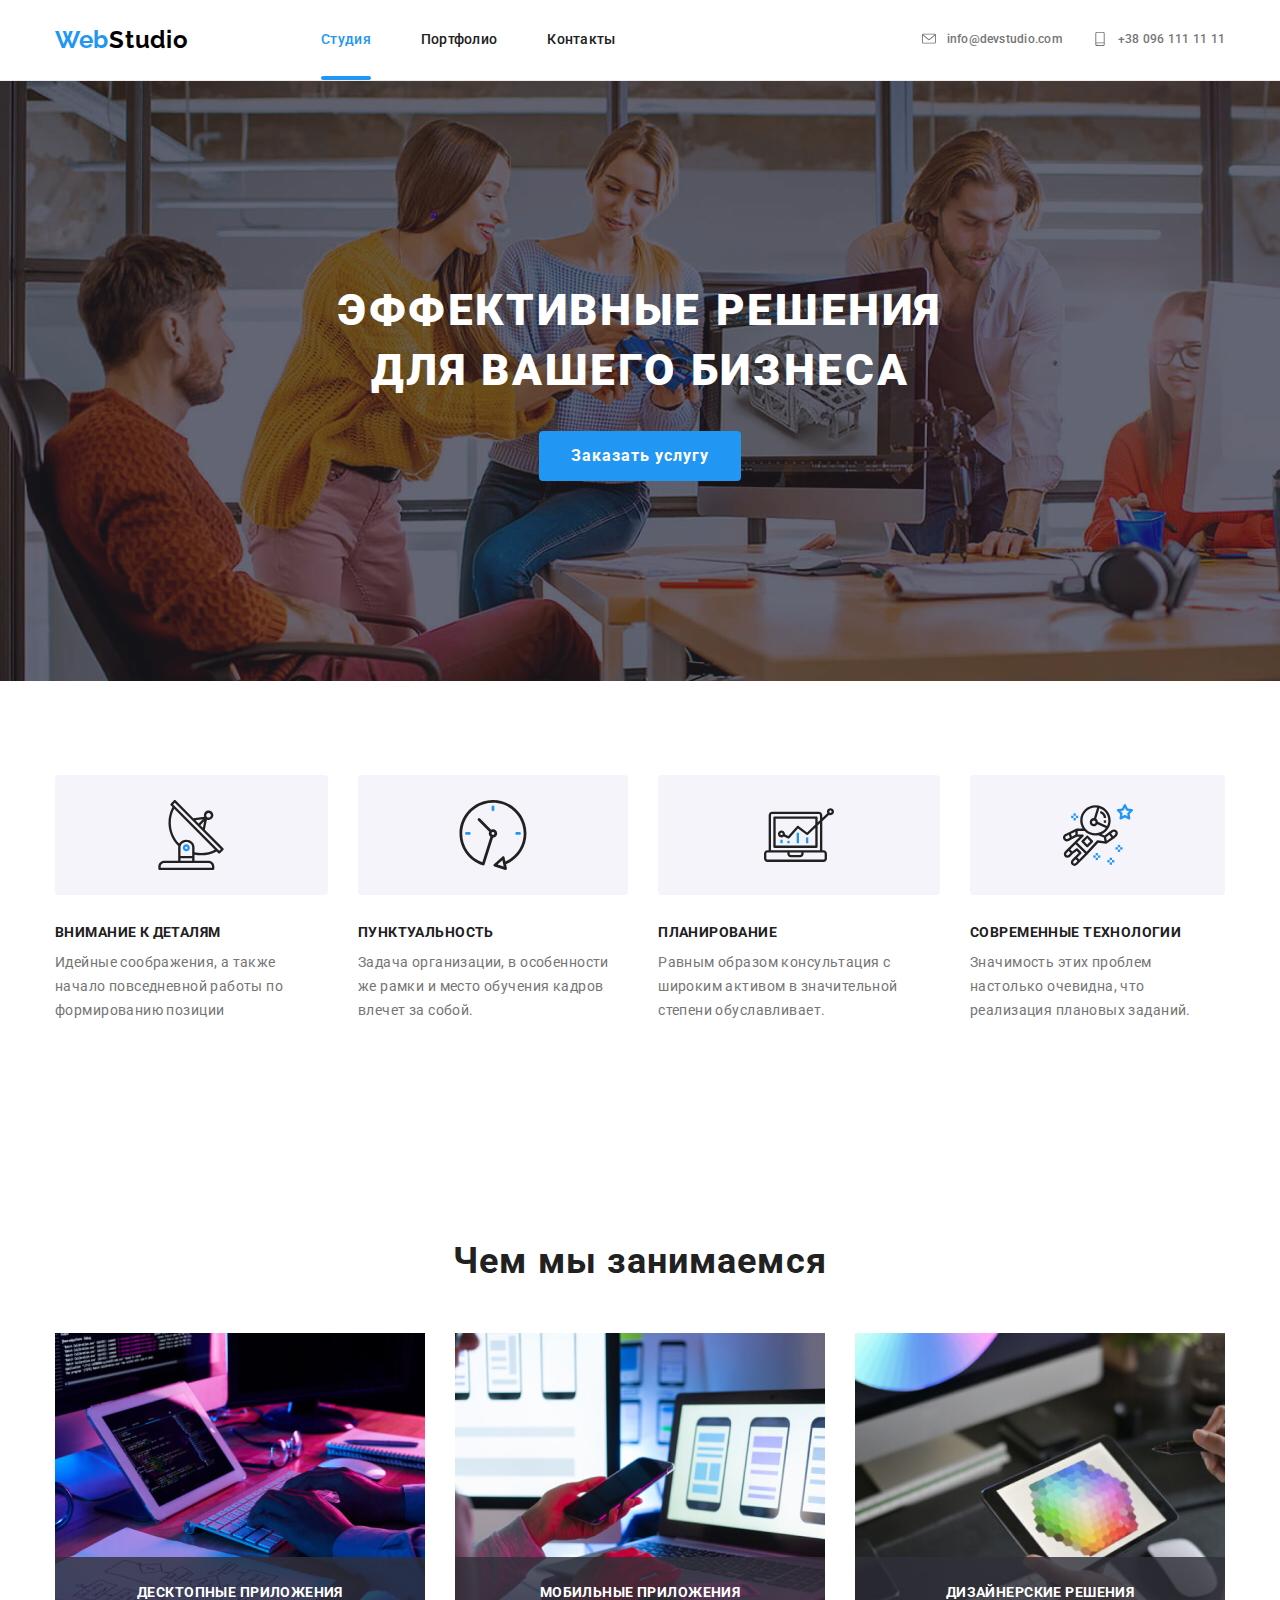
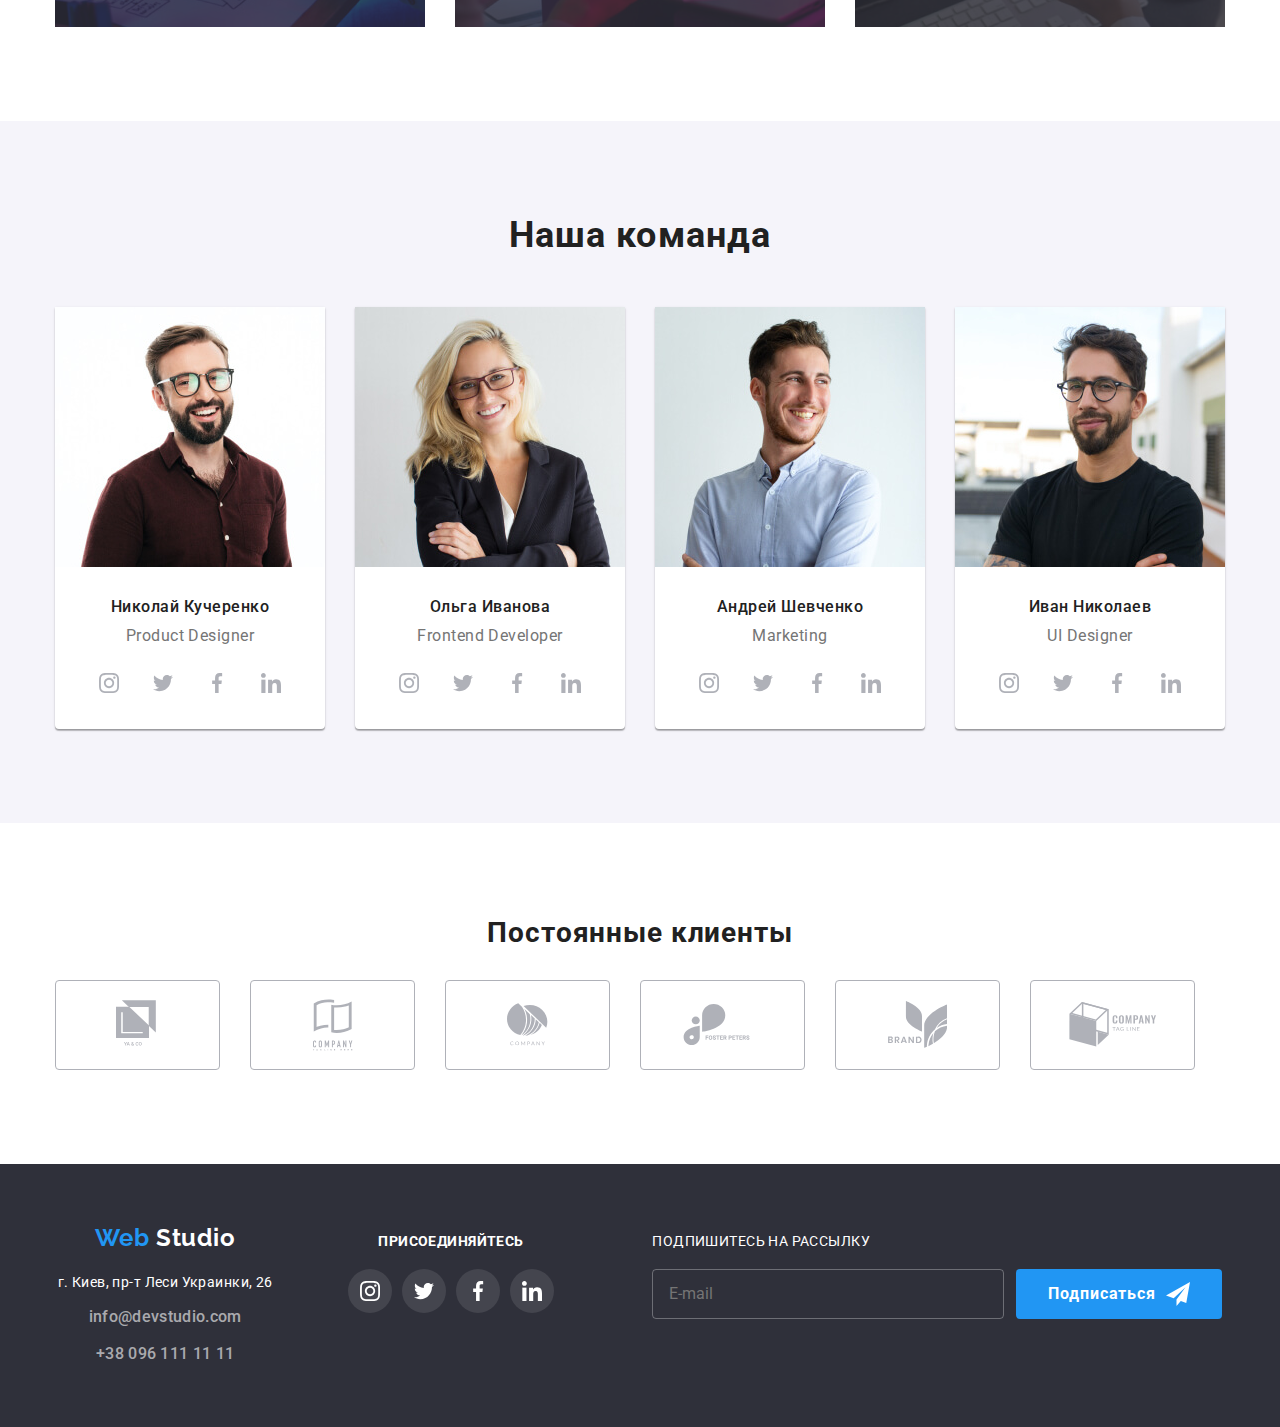
==== commit d25ffb13: "исправляет ошибки указанные ментором" ====
--- a/index.html
+++ b/index.html
@@ -18,63 +18,65 @@
   <body>
     <header class="header">
       <div class="container">
-        <a class="logo-white" href="./index.html"
-          ><span class="logo-blue">Web</span>Studio</a
-        >
-        <button
-          type="button"
-          class="header-menu-button"
-          aria-expanded="false"
-          aria-controls="container-nav-list"
-          data-menu-button
-        >
-          <svg width="40" height="40">
-            <use
-              class="logo-burger"
-              href="./images/svgsprite.svg#icon-burger"
-            ></use>
-            <use class="logo-x" href="./images/svgsprite.svg#x_icon"></use>
-          </svg>
-        </button>
-        <div class="container-nav-list" data-menu>
-          <nav class="navigation">
-            <ul class="nav-list">
-              <li class="nav-list-item">
-                <a class="nav-list-item-link current" href="./index.html">
-                  Студия
+        <div class="header-wrapper">
+          <a class="logo-white" href="./index.html"
+            ><span class="logo-blue">Web</span>Studio</a
+          >
+          <button
+            type="button"
+            class="header-menu-button"
+            aria-expanded="false"
+            aria-controls="container-nav-list"
+            data-menu-button
+          >
+            <svg width="40" height="40">
+              <use
+                class="logo-burger"
+                href="./images/svgsprite.svg#icon-burger"
+              ></use>
+              <use class="logo-x" href="./images/svgsprite.svg#x_icon"></use>
+            </svg>
+          </button>
+          <div class="container-nav-list" data-menu>
+            <nav class="navigation">
+              <ul class="nav-list">
+                <li class="nav-list-item">
+                  <a class="nav-list-item-link current" href="./index.html">
+                    Студия
+                  </a>
+                </li>
+                <li class="nav-list-item">
+                  <a class="nav-list-item-link" href="./portfolio.html">
+                    Портфолио
+                  </a>
+                </li>
+                <li class="nav-list-item">
+                  <a class="nav-list-item-link" href=""> Контакты </a>
+                </li>
+              </ul>
+            </nav>
+            <ul class="contacts-list">
+              <li class="contacts-list-item">
+                <a
+                  class="contacts-list-item-link"
+                  href="mailto:info@devstudio.com"
+                >
+                  <svg class="contacts-list-item-icon">
+                    <use href="./images/svgsprite.svg#icon-envelope"></use>
+                  </svg>
+                  info@devstudio.com
                 </a>
               </li>
-              <li class="nav-list-item">
-                <a class="nav-list-item-link" href="./portfolio.html">
-                  Портфолио
+              <li class="contacts-list-item">
+                <a class="contacts-list-item-link" href="tel:+380961111111">
+                  <svg class="contacts-list-item-icon">
+                    <use href="./images/svgsprite.svg#icon-smartphone"></use>
+                  </svg>
+                  +38 096 111 11 11
                 </a>
               </li>
-              <li class="nav-list-item">
-                <a class="nav-list-item-link" href=""> Контакты </a>
-              </li>
             </ul>
-          </nav>
-          <ul class="contacts-list">
-            <li class="contacts-list-item">
-              <a
-                class="contacts-list-item-link"
-                href="mailto:info@devstudio.com"
-              >
-                <svg class="contacts-list-item-icon">
-                  <use href="./images/svgsprite.svg#icon-envelope"></use>
-                </svg>
-                info@devstudio.com
-              </a>
-            </li>
-            <li class="contacts-list-item">
-              <a class="contacts-list-item-link" href="tel:+380961111111">
-                <svg class="contacts-list-item-icon">
-                  <use href="./images/svgsprite.svg#icon-smartphone"></use>
-                </svg>
-                +38 096 111 11 11
-              </a>
-            </li>
-          </ul>
+          </div>
         </div>
       </div>
     </header>
--- a/css/main.min.css
+++ b/css/main.min.css
@@ -1,2 +1,2 @@
-html{box-sizing:border-box}*,*::before,*::after{box-sizing:inherit;margin:0;padding:0}a{text-decoration:none;display:block}a :visited{text-decoration:none}ul{list-style-type:none;margin:0}body{font-family:Roboto, sans-serif}img{display:block;max-width:100%;height:auto}.is-hidden{opacity:0;visibility:hidden;pointer-events:none}.section{padding-top:60px;padding-bottom:60px}@media screen and (min-width: 1200px){.section{padding-top:94px;padding-bottom:94px}}.container{display:flex;align-items:center;padding-left:15px;padding-right:15px}@media screen and (max-width: 767px){.container{justify-content:space-between}}@media screen and (min-width: 480px){.container{width:480px;margin-left:auto;margin-right:auto}}@media screen and (min-width: 768px){.container{width:768px;margin-left:auto;margin-right:auto}}@media screen and (min-width: 1200px){.container{width:1200px;height:auto;margin-left:auto;margin-right:auto;align-items:center}}.backdrop{position:fixed;left:0;top:0;width:100%;height:100%;background-color:rgba(0,0,0,0.5);z-index:100;transition:opacity 250ms cubic-bezier(0.4, 0, 0.2, 1)}.modal-form-wrapper{position:absolute;top:50%;left:50%;transform:translate(-50%, -50%);max-width:450px}.modal-form{display:flex;flex-direction:column;max-width:528px;width:100%;padding:40px;background:#ffffff;box-shadow:0px 1px 3px rgba(0,0,0,0.12),0px 1px 1px rgba(0,0,0,0.14),0px 2px 1px rgba(0,0,0,0.2);border-radius:4px}.modal-header{font-weight:bold;font-size:20px;line-height:1.15;letter-spacing:0.03em;margin-bottom:12px;color:#212121}.modal-label,.modal-input{font-size:12px;line-height:1.16;letter-spacing:0.01em;color:#212121}.modal-label-wrapper{position:relative;max-width:448px;margin-bottom:10px}.modal-input{display:block;width:100%;border:1px solid rgba(33,33,33,0.2);border-radius:4px;outline:none;padding-left:42px;padding-top:12px;padding-bottom:12px}.modal-input:focus,.modal-input:not(:placeholder-shown){border-color:#2196f3;border-radius:4px}.modal-icon{position:absolute;bottom:11px;left:12px;width:18px;height:18px;fill:#212121}.modal-input:focus+.modal-icon,.modal-input:not(:placeholder-shown)+.modal-icon{fill:#2196f3}.modal-close-button{position:absolute;top:8px;right:8px;width:30px;height:30px;border-radius:50%;border:1px solid rgba(0,0,0,0.1);background-color:white;transition:border-color 250ms cubic-bezier(0.4, 0, 0.2, 1)}.modal-close-button:hover{border-color:#2196f3}.modal-close-button-svg{width:100%;height:100%;padding:6px;transition:fill 250ms cubic-bezier(0.4, 0, 0.2, 1)}.modal-close-button:hover .modal-close-button-svg{fill:#2196f3;border-color:#2196f3}.modal-message{max-width:448px;height:120px;border:1px solid rgba(33,33,33,0.2);border-radius:4px;resize:none;outline:none;padding:12px 16px;margin-bottom:20px;font-weight:normal;font-size:12px;line-height:1.16;letter-spacing:0.01em;color:#212121}.modal-message:focus{border-color:#2196f3}.modal-message:focus::placeholder{color:#2196f3}.modal-message-span{font-weight:normal;font-size:12px;line-height:1.16;letter-spacing:0.01em;color:#757575;margin-bottom:4px}.modal-form-option{display:flex;align-items:center;margin-bottom:30px}.modal-form-checkbox{position:absolute;width:1px;height:1px;margin:-1px;border:0;padding:0;clip:rect(0 0 0 0);overflow:hidden}.custom-checkbox{width:16px;height:15px;fill:#ffffff;border:1px solid #212121;border-radius:2px;transition:fill 250ms cubic-bezier(0.4, 0, 0.2, 1),border 250ms cubic-bezier(0.4, 0, 0.2, 1);margin-right:8px;flex-shrink:0}.modal-form-checkbox:checked+.custom-checkbox{fill:#2196f3;border:none}.policy-text{font-weight:normal;font-size:14px;line-height:1.71;letter-spacing:0.03em;color:#757575}.policy-link{display:inline-block;color:#2196f3;text-decoration:underline}.modal-button-submit{font-family:inherit;font-style:normal;font-weight:bold;font-size:16px;line-height:1.9;letter-spacing:0.06em;background-color:#2196f3;color:#ffffff;border:none;border-radius:4px;display:block;align-items:center;text-align:center;margin-left:auto;margin-right:auto;padding-top:10px;padding-right:32px;padding-bottom:10px;padding-left:32px;transition:color 250ms cubic-bezier(0.4, 0, 0.2, 1);transition:background-color 250ms cubic-bezier(0.4, 0, 0.2, 1)}.modal-button-submit:hover{background-color:#f5f4fa;color:#2196f3}.modal-button-submit:focus{background-color:#f5f4fa;color:#2196f3}.social-media-link-list{display:flex;justify-content:space-between;max-width:206px;margin-right:auto;margin-left:auto;padding-bottom:24px}.social-media-link-list-item{display:flex;align-items:center;justify-content:center;width:44px;height:44px;border-radius:50%;transition:background-color 250ms cubic-bezier(0.4, 0, 0.2, 1)}.social-media-link-list-item:not(:last-child){margin-right:10px}.social-media-link-list-item:hover,.social-media-link-list-item:focus{background-color:#2196f3}.social-media-link-list-item:hover .social-media-link-item-svg,.social-media-link-list-item:focus .social-media-link-item-svg{fill:#ffffff}.social-media-link-item-svg{width:20px;height:20px;fill:#afb1b8;transition:fill 250ms cubic-bezier(0.4, 0, 0.2, 1)}.header{position:relative;border-bottom:1px solid #ececec}.logo-white{font-family:Raleway;font-style:normal;font-weight:bold;font-size:24px;line-height:1.16;letter-spacing:0.03em;color:#000000}.logo-blue{color:#2196f3}.nav-list-item:hover,.nav-list-item :focus{color:#2196f3}.nav-list-item-link{position:relative;display:inline-flex;padding-top:8px;padding-bottom:8px;font-style:normal;font-weight:500;font-size:18px;line-height:1.16;letter-spacing:0.02em;color:#212121;transition:color 250ms cubic-bezier(0.4, 0, 0.2, 1)}.nav-list-item-link:hover,.nav-list-item-link:focus{color:#2196f3}.nav-list-item-link.current{color:#2196f3}.nav-list-item-link.current::after{position:absolute;bottom:0;content:"";display:block;width:100%;height:4px;background-color:#2196f3;border-radius:2px}.contacts-list-item-icon{width:16px;height:14px;margin-right:10px;fill:#757575;transition:fill 250ms cubic-bezier(0.4, 0, 0.2, 1)}.contacts-list-item-link{display:inline-flex;align-items:center;font-weight:500;line-height:1.16;font-size:18px;color:#757575;letter-spacing:0.02em;transition:color 250ms cubic-bezier(0.4, 0, 0.2, 1)}.contacts-list-item-link:hover,.contacts-list-item-link:focus{color:#2196f3}.contacts-list-item-link:hover .contacts-list-item-icon,.contacts-list-item-link:focus .contacts-list-item-icon{fill:#2196f3}@media screen and (max-width: 767px){.header{padding-top:10px;padding-bottom:10px}.header .container{display:flex}.header-menu-button{background-color:transparent;border:none;width:40px;height:40px}.header-menu-button:hover .logo-x,.header-menu-button:hover .logo-burger,.header-menu-button :focus .logo-x,.header-menu-button :focus .logo-burger{fill:#2196f3}.header-menu-button.is-open .logo-x{opacity:1}.header-menu-button.is-open .logo-burger{opacity:0}.logo-x{opacity:0;transition:opacity 250ms cubic-bezier(0.4, 0, 0.2, 1)}.logo-burger{opacity:1;transition:opacity 250ms cubic-bezier(0.4, 0, 0.2, 1)}.container-nav-list{position:absolute;top:100%;height:auto;padding-top:60px;padding-bottom:60px;padding-left:140px;padding-right:140px;text-align:center;box-shadow:0px 4px 8px rgba(0,0,0,0.04),0px 2px 4px rgba(0,0,0,0.08),0px 1px 3px rgba(0,0,0,0.16);transform:translateY(-150%);transition:transform 250ms cubic-bezier(0.4, 0, 0.2, 1),background-color 250ms cubic-bezier(0.4, 0, 0.2, 1)}.container-nav-list.is-open{transform:translateY(0);background-color:#ffffff}.navigation{margin-bottom:60px;max-width:100%}.nav-list-item:not(:last-child){margin-bottom:40px}.contacts-list-item:not(:last-child){margin-bottom:16px}}@media screen and (min-width: 768px){.header .container{flex-wrap:nowrap}.header-menu-button{display:none}.logo-white{margin-right:88px}.container-nav-list{display:flex}.nav-list{display:flex}.nav-list-item:not(:last-child){margin-right:50px}.nav-list-item-link{font-size:14px;line-height:1.14;letter-spacing:0.02em;padding-top:32px;padding-bottom:32px}.navigation{margin-right:84px}.contacts-list{padding-top:21px;padding-bottom:12px}.contacts-list-item:not(:last-child){margin-bottom:10px}.contacts-list-item-link{font-size:12px;line-height:1.166;letter-spacing:0.02em}}@media screen and (min-width: 1200px){.contacts-list{display:flex;padding-top:32px;padding-bottom:20px}.contacts-list-item:not(:last-child){margin-right:30px}.nav-list{height:auto}.nav-list-item:not(:last-child){margin-right:50px}.logo-white{margin-right:93px}.navigation{margin-right:305px}}.hero{margin:0 auto;background-image:linear-gradient(rgba(47,48,58,0.4), rgba(47,48,58,0.4)),url("../images/hero-mobile.jpg");background-size:cover}.hero-content{max-width:100%;height:100%}.hero-button{font-family:inherit;font-style:normal;font-weight:bold;font-size:16px;line-height:1.9;letter-spacing:0.06em;background-color:#2196f3;color:#ffffff;border:none;border-radius:4px;display:block;align-items:center;text-align:center;margin-left:auto;margin-right:auto;padding-top:10px;padding-right:32px;padding-bottom:10px;padding-left:32px;transition:color 250ms cubic-bezier(0.4, 0, 0.2, 1);transition:background-color 250ms cubic-bezier(0.4, 0, 0.2, 1)}.hero-button:hover,.hero-button:focus{background-color:#f5f4fa;color:#2196f3}@media screen and (min-resolution: 2dppx), screen and (min-resolution: 192dpi), screen and (min-device-pixel-ratio: 2), screen and (min-width: 480px){.hero{background-image:linear-gradient(rgba(47,48,58,0.4), rgba(47,48,58,0.4)),url("../images/hero-mobile@2x.jpg")}}@media screen and (min-width: 480px){.hero{max-width:480px;height:auto}.main-header{padding-left:60px;padding-right:60px;padding-top:118px;margin-bottom:30px}}@media screen and (min-width: 768px){.hero{max-width:768px;background-image:linear-gradient(rgba(47,48,58,0.4), rgba(47,48,58,0.4)),url("../images/hero-tablet.jpg");background-size:cover}}@media screen and (min-resolution: 2dppx), screen and (min-resolution: 192dpi), screen and (min-device-pixel-ratio: 2), screen and (min-width: 768px){.hero{background-image:linear-gradient(rgba(47,48,58,0.4), rgba(47,48,58,0.4)),url("../images/hero-tablet@2x.jpg")}}@media screen and (min-width: 1200px){.hero{max-width:1600px;background-image:linear-gradient(rgba(47,48,58,0.4), rgba(47,48,58,0.4)),url("../images/hero-desktop.jpg");background-size:cover}.hero-content{padding-top:200px;padding-bottom:280px}.main-header{font-weight:900;font-size:44px;line-height:1.36;text-align:center;letter-spacing:0.06em;text-transform:uppercase;color:#ffffff}}@media screen and (min-width: 1200px) and (min-resolution: 2dppx), screen and (min-width: 1200px) and (min-resolution: 192dpi), screen and (min-width: 1200px) and (min-device-pixel-ratio: 2), screen and (min-width: 1200px) and (min-width: 1200px){.hero{background-image:linear-gradient(rgba(47,48,58,0.4), rgba(47,48,58,0.4)),url("../images/hero-desktop@2x.jpg")}}@media screen and (max-width: 1199px){.main-header{font-weight:900;font-size:26px;line-height:1.615;text-align:center;letter-spacing:0.06em;text-transform:uppercase;color:#ffffff;padding-top:118px}.hero-content{padding-bottom:118px}}.capabillity-img-wrapper{display:flex;width:100%;height:120px;background-color:#f5f4fa;align-items:center;justify-content:center;border-radius:4px;margin-bottom:30px}.capabillity-header{font-style:normal;font-weight:bold;font-size:14px;line-height:1.14;letter-spacing:0.03em;text-transform:uppercase;color:#212121;margin-top:0px;margin-bottom:10px}.capabillity-text{font-style:normal;font-weight:normal;font-size:14px;line-height:1.71;letter-spacing:0.03em;color:#757575}.capabillity-svg{width:70px;height:70px}@media screen and (min-width: 480px){.capabillity-list{max-width:100%}.capabillity-list-item{max-width:450px}.capabillity-list-item:not(:last-child){margin-bottom:30px}.capabillity-header{text-align:center}}@media screen and (min-width: 768px){.capabillity-list{display:flex;flex-wrap:wrap}.capabillity-list-item{max-width:calc((100% - 30px) / 2)}.capabillity-list-item:nth-child(odd){margin-right:30px}.capabillity-header{text-align:start}}@media screen and (min-width: 1200px){.capabillity-list{flex-wrap:nowrap}.capabillity-list-item{max-width:calc((100% - (30 * 2)) / 4)}.capabillity-list-item:not(:last-child){margin-right:30px}}@media screen and (max-width: 1199px){.section.what-we-do{display:none}}@media screen and (min-width: 1200px){.what-we-do .container{display:block}.second-header{font-style:normal;font-weight:bold;font-size:36px;line-height:1.16;text-align:center;letter-spacing:0.03em;color:#212121;margin-top:0px;margin-bottom:50px;margin-right:auto;margin-left:auto}.what-we-do-header{position:absolute;bottom:0;width:100%;background-color:rgba(47,48,58,0.8);font-style:normal;font-weight:bold;font-size:14px;line-height:1.17;letter-spacing:0.03em;text-transform:uppercase;color:#ffffff;text-align:center;padding-top:27px;padding-bottom:27px}.what-we-do-wrapper{top:0}.what-we-do-list{display:flex}.what-we-do-list-item{position:relative;width:370px;height:auto}.what-we-do-list-item:not(:last-child){margin-right:30px}}.section-dark{background-color:#f5f4fa}.our-team-list{justify-content:center}.our-team-list-item{background-color:white;border-radius:0px 0px 4px 4px;box-shadow:0px 2px 1px rgba(0,0,0,0.2),0px 1px 1px rgba(0,0,0,0.14),0px 1px 3px rgba(0,0,0,0.12);height:auto}.our-team-list-img{margin-bottom:30px}@media screen and (max-width: 767px){.our-team-list-item{max-width:450px}.our-team-list-item:not(:last-child){margin-bottom:30px}}@media screen and (min-width: 768px){.our-team-list{display:flex;flex-wrap:wrap}.our-team-list-item{max-width:calc((100% - 30px) / 2)}}@media screen and (min-width: 768px) and (max-width: 1199px){.our-team-list-item:nth-child(odd){margin-right:30px}.our-team-list-item:nth-child(-n+2){margin-bottom:30px}}@media screen and (max-width: 1199px){.section-dark h2{font-size:28px;line-height:1.17;text-align:center;letter-spacing:0.03em;color:#212121;margin-right:auto;margin-left:auto;margin-top:0px;margin-bottom:30px}}@media screen and (min-width: 1200px){.our-team-list{flex-wrap:nowrap}.our-team-list-item{max-width:calc((100% - 30px * 3) / 4)}.our-team-list-item:not(:last-child){margin-right:30px}.section-dark h2{font-size:36px;line-height:1.16;margin-bottom:50px}}.our-team-header{font-style:normal;font-weight:500;font-size:16px;line-height:1.19;letter-spacing:0.03em;color:#212121;margin-top:0px;margin-bottom:10px;margin-left:auto;margin-right:auto;text-align:center}.our-team-text{font-style:normal;font-weight:normal;text-align:center;font-size:16px;line-height:1.19;letter-spacing:0.03em;color:#757575;margin-top:0;margin-bottom:16px}.clients-header{font-size:28px;line-height:1.17;letter-spacing:0.03em;text-align:center;color:#212121;margin-bottom:30px}.clients-list{margin:0 auto}.clients-list-item-link{display:flex;justify-content:center;align-items:center;border:1px solid #afb1b8;border-radius:4px;width:100%;height:90px;transition:border 250ms cubic-bezier(0.4, 0, 0.2, 1)}.clients-list-item-link:hover,.clients-list-item-link:focus{border:1px solid #2196f3;border-radius:4px}.clients-list-item-link:hover .clients-list-item-link-svg,.clients-list-item-link:focus .clients-list-item-link-svg{fill:#2196f3}.clients-list-item-link-svg{fill:#afb1b8;transition:fill 250ms cubic-bezier(0.4, 0, 0.2, 1)}@media screen and (max-width: 767px){.clients-list{display:flex;flex-wrap:wrap;margin:-15px}.clients-list-item{margin:15px;flex-basis:calc((100% - 4 * 15px) / 2)}}@media screen and (max-width: 1199px) and (min-width: 768px){.clients-list{display:flex;flex-wrap:wrap;margin:0 auto}.clients-list-item{margin:15px;flex-basis:calc((100% - 6 * 15px) / 3)}}@media screen and (min-width: 1200px){.clients-list{display:flex;flex-wrap:nowrap;width:100%;margin:-15px;justify-content:space-between}.clients-list-item{flex-basis:calc((100% - 10 * 15px) / 6);margin:15px}}.footer{background-color:#2f303a}.footer .container{padding-top:60px;padding-bottom:60px;align-items:baseline}.footer-contacts-list-item:not(:last-child){margin-bottom:9px}.logo-black{font-family:Raleway;font-style:normal;font-weight:bold;line-height:1.16;letter-spacing:0.03em;color:#ffffff}.adress-text{display:block;font-family:Roboto;font-style:normal;font-weight:normal;line-height:1.71;letter-spacing:0.03em;color:#ffffff}.contacts-list-footer-item-link{font-family:Roboto;font-weight:500;font-style:normal;line-height:1.71;color:rgba(255,255,255,0.6);letter-spacing:0.02em;transition:color 250ms cubic-bezier(0.4, 0, 0.2, 1)}.contacts-list-footer-item-link:hover,.contacts-list-footer-item-link:focus{color:#2196f3}.social-links-footer-item{margin-right:10px}@media screen and (max-width: 767px){.container{display:block;text-align:center}.logo-black{font-size:24px;margin-bottom:20px}.adress-text{display:block;font-size:14px;margin-bottom:8px}.contacts-list-footer-item-link{font-size:14px}.adress-container{margin-bottom:60px}.footer-social-link-container{margin-bottom:60px}.submit-form{display:block}.footer-submit-input{width:100%;margin-bottom:20px}}@media screen and (min-width: 768px){.container{display:flex;flex-wrap:wrap;justify-content:space-around}.logo-black{font-size:24px;margin-bottom:20px}.adress-container{margin-bottom:60px;margin-right:165px}.adress-text{font-size:14px;margin-bottom:8px}.social-links-footer{text-align:center}.footer-submit-input{width:450px;margin-bottom:20px}.submit-text{text-align:center}}@media screen and (min-width: 1200px){.container{flex-wrap:nowrap}.adress-container{margin-bottom:0;margin-right:70px}.submit-text{text-align:start}.submit-form{display:flex}.footer-submit-input{width:358px;margin-right:12px;margin-bottom:0}.footer-social-link-container{margin-right:93px}}.social-links-footer{font-style:normal;font-weight:bold;font-size:14px;line-height:1.14;letter-spacing:0.03em;text-transform:uppercase;color:#ffffff;margin-bottom:20px}.social-links-footer-list li{background-color:rgba(255,255,255,0.1);border-radius:50%}.social-links-footer-item .social-media-link-item-svg{fill:#ffffff}.social-links-footer-item:hover,.social-links-footer-item:focus{color:#2196f3}.submit-form{max-width:100%}.submit-form-container{max-width:570px}.submit-text{display:block;font-weight:normal;font-size:14px;line-height:16px;letter-spacing:0.03em;text-transform:uppercase;color:#ffffff;margin-bottom:20px}.footer-submit-input{border:1px solid rgba(255,255,255,0.3);border-radius:4px;background-color:transparent;padding-left:16px;padding-top:15px;padding-bottom:15px;outline:none;color:#ffffff}.footer-submit-input:not(:placeholder-shown){background-color:transparent;border:1px solid #2196f3;border-radius:4px}.footer-submit-btn{font-family:inherit;font-style:normal;font-weight:bold;font-size:16px;line-height:1.9;letter-spacing:0.06em;background-color:#2196f3;color:#ffffff;border:none;border-radius:4px;display:flex;align-items:center;text-align:center;margin-left:auto;margin-right:auto;padding-top:10px;padding-right:32px;padding-bottom:10px;padding-left:32px;transition:color 250ms cubic-bezier(0.4, 0, 0.2, 1);transition:background-color 250ms cubic-bezier(0.4, 0, 0.2, 1)}.footer-submit-btn:hover,.footer-submit-btn:focus{background-color:#f5f4fa;color:#2196f3}.footer-submit-btn:hover .footer-submit-btn-icon,.footer-submit-btn:focus .footer-submit-btn-icon{fill:#2196f3}.footer-submit-btn-icon{width:24px;height:24px;fill:#ffffff;transition:fill 250ms cubic-bezier(0.4, 0, 0.2, 1);margin-left:10px}
+html{box-sizing:border-box}*,*::before,*::after{box-sizing:inherit;margin:0;padding:0}a{text-decoration:none;display:block}a :visited{text-decoration:none}ul{list-style-type:none;margin:0}body{font-family:Roboto, sans-serif}img{display:block;max-width:100%;height:auto}.is-hidden{opacity:0;visibility:hidden;pointer-events:none}.section{padding-top:60px;padding-bottom:60px}@media screen and (min-width: 1200px){.section{padding-top:94px;padding-bottom:94px}}.container{align-items:center;padding-left:15px;padding-right:15px}@media screen and (max-width: 767px){.container{justify-content:space-between}}@media screen and (min-width: 480px){.container{width:480px;margin-left:auto;margin-right:auto}}@media screen and (min-width: 768px){.container{width:768px;margin-left:auto;margin-right:auto}}@media screen and (min-width: 1200px){.container{width:1200px;height:auto;margin-left:auto;margin-right:auto;align-items:center}}.backdrop{position:fixed;left:0;top:0;width:100%;height:100%;background-color:rgba(0,0,0,0.5);z-index:100;transition:opacity 250ms cubic-bezier(0.4, 0, 0.2, 1);overflow-y:scroll}.modal-form-wrapper{position:relative;top:50%;left:50%;transform:translate(-50%, -50%);max-width:450px;width:100%;height:auto}@media screen and (max-width: 1199px){.backdrop{padding-top:50px;padding-left:15px;padding-right:15px}.modal-form{max-width:450px;height:609px}.modal-header{line-height:1.5}.policy-text{font-size:12px;line-height:1.166}}@media screen and (min-width: 1200px){.modal-form{max-width:528px;height:581px}.policy-text{font-size:14px;line-height:1.71}}.modal-form{display:flex;flex-direction:column;width:100%;padding:40px;background:#ffffff;box-shadow:0px 1px 3px rgba(0,0,0,0.12),0px 1px 1px rgba(0,0,0,0.14),0px 2px 1px rgba(0,0,0,0.2);border-radius:4px}.modal-header{font-weight:bold;font-size:20px;line-height:1.15;letter-spacing:0.03em;margin-bottom:12px;color:#212121}.modal-label,.modal-input{font-size:12px;line-height:1.16;letter-spacing:0.01em;color:#212121}.modal-label-wrapper{position:relative;max-width:448px;margin-bottom:10px}.modal-input{display:block;width:100%;border:1px solid rgba(33,33,33,0.2);border-radius:4px;outline:none;padding-left:42px;padding-top:12px;padding-bottom:12px}.modal-input:focus,.modal-input:not(:placeholder-shown){border-color:#2196f3;border-radius:4px}.modal-icon{position:absolute;bottom:11px;left:12px;width:18px;height:18px;fill:#212121}.modal-input:focus+.modal-icon,.modal-input:not(:placeholder-shown)+.modal-icon{fill:#2196f3}.modal-close-button{position:absolute;top:8px;right:8px;width:30px;height:30px;border-radius:50%;border:1px solid rgba(0,0,0,0.1);background-color:white;transition:border-color 250ms cubic-bezier(0.4, 0, 0.2, 1)}.modal-close-button:hover{border-color:#2196f3}.modal-close-button-svg{width:100%;height:100%;padding:6px;transition:fill 250ms cubic-bezier(0.4, 0, 0.2, 1)}.modal-close-button:hover .modal-close-button-svg{fill:#2196f3;border-color:#2196f3}.modal-message{max-width:448px;height:120px;border:1px solid rgba(33,33,33,0.2);border-radius:4px;resize:none;outline:none;padding:12px 16px;margin-bottom:20px;font-weight:normal;font-size:12px;line-height:1.16;letter-spacing:0.01em;color:#212121}.modal-message:focus{border-color:#2196f3}.modal-message:focus::placeholder{color:#2196f3}.modal-message-span{font-weight:normal;font-size:12px;line-height:1.16;letter-spacing:0.01em;color:#757575;margin-bottom:4px}.modal-form-option{display:flex;align-items:center;margin-bottom:30px}.modal-form-checkbox{position:absolute;width:1px;height:1px;margin:-1px;border:0;padding:0;clip:rect(0 0 0 0);overflow:hidden}.custom-checkbox{width:16px;height:15px;fill:#ffffff;border:1px solid #212121;border-radius:2px;transition:fill 250ms cubic-bezier(0.4, 0, 0.2, 1),border 250ms cubic-bezier(0.4, 0, 0.2, 1);margin-right:8px;flex-shrink:0}.modal-form-checkbox:checked+.custom-checkbox{fill:#2196f3;border:none}.policy-text{font-weight:normal;letter-spacing:0.03em;color:#757575}.policy-link{display:inline-block;color:#2196f3;text-decoration:underline}.modal-button-submit{font-family:inherit;font-style:normal;font-weight:bold;font-size:16px;line-height:1.9;letter-spacing:0.06em;background-color:#2196f3;color:#ffffff;border:none;border-radius:4px;display:block;align-items:center;text-align:center;margin-left:auto;margin-right:auto;padding-top:10px;padding-right:32px;padding-bottom:10px;padding-left:32px;transition:color 250ms cubic-bezier(0.4, 0, 0.2, 1);transition:background-color 250ms cubic-bezier(0.4, 0, 0.2, 1)}.modal-button-submit:hover{background-color:#f5f4fa;color:#2196f3}.modal-button-submit:focus{background-color:#f5f4fa;color:#2196f3}.social-media-link-list{display:flex;justify-content:space-between;max-width:206px;margin-right:auto;margin-left:auto;padding-bottom:24px}.social-media-link-list-item{display:flex;align-items:center;justify-content:center;width:44px;height:44px;border-radius:50%;transition:background-color 250ms cubic-bezier(0.4, 0, 0.2, 1)}.social-media-link-list-item:not(:last-child){margin-right:10px}.social-media-link-list-item:hover,.social-media-link-list-item:focus{background-color:#2196f3}.social-media-link-list-item:hover .social-media-link-item-svg,.social-media-link-list-item:focus .social-media-link-item-svg{fill:#ffffff}.social-media-link-item-svg{width:20px;height:20px;fill:#afb1b8;transition:fill 250ms cubic-bezier(0.4, 0, 0.2, 1)}.header{position:relative;border-bottom:1px solid #ececec}.header-wrapper{display:flex;align-items:center;justify-content:space-between;width:100%}.logo-white{font-family:Raleway;font-style:normal;font-weight:bold;font-size:24px;line-height:1.16;letter-spacing:0.03em;color:#000000}.logo-blue{color:#2196f3}.nav-list-item:hover,.nav-list-item :focus{color:#2196f3}.nav-list-item-link{position:relative;display:inline-flex;padding-top:8px;padding-bottom:8px;font-style:normal;font-weight:500;font-size:18px;line-height:1.16;letter-spacing:0.02em;color:#212121;transition:color 250ms cubic-bezier(0.4, 0, 0.2, 1)}.nav-list-item-link:hover,.nav-list-item-link:focus{color:#2196f3}.nav-list-item-link.current{color:#2196f3}.nav-list-item-link.current::after{position:absolute;bottom:0;content:"";display:block;width:100%;height:4px;background-color:#2196f3;border-radius:2px}.contacts-list-item-icon{max-width:16px;max-height:14px;margin-right:10px;fill:#757575;transition:fill 250ms cubic-bezier(0.4, 0, 0.2, 1)}.contacts-list-item-link{display:inline-flex;align-items:center;font-weight:500;line-height:1.16;font-size:18px;color:#757575;letter-spacing:0.02em;transition:color 250ms cubic-bezier(0.4, 0, 0.2, 1)}.contacts-list-item-link:hover,.contacts-list-item-link:focus{color:#2196f3}.contacts-list-item-link:hover .contacts-list-item-icon,.contacts-list-item-link:focus .contacts-list-item-icon{fill:#2196f3}@media screen and (max-width: 767px){.header{padding-top:10px;padding-bottom:10px}.header .container{display:flex}.header-menu-button{background-color:transparent;border:none;width:40px;height:40px}.header-menu-button:hover .logo-x,.header-menu-button:hover .logo-burger,.header-menu-button :focus .logo-x,.header-menu-button :focus .logo-burger{fill:#2196f3}.header-menu-button.is-open .logo-x{opacity:1}.header-menu-button.is-open .logo-burger{opacity:0}.logo-x{opacity:0;transition:opacity 250ms cubic-bezier(0.4, 0, 0.2, 1);transition:fill 250ms cubic-bezier(0.4, 0, 0.2, 1)}.logo-burger{opacity:1;transition:opacity 250ms cubic-bezier(0.4, 0, 0.2, 1);transition:fill 250ms cubic-bezier(0.4, 0, 0.2, 1)}.container-nav-list{position:absolute;z-index:100;top:100%;left:0;width:100%;height:auto;padding-top:60px;padding-bottom:60px;text-align:center;box-shadow:0px 4px 8px rgba(0,0,0,0.04),0px 2px 4px rgba(0,0,0,0.08),0px 1px 3px rgba(0,0,0,0.16);transform:translateY(-150%);transition:transform 250ms cubic-bezier(0.4, 0, 0.2, 1),background-color 250ms cubic-bezier(0.4, 0, 0.2, 1)}.container-nav-list.is-open{transform:translateY(0);background-color:#ffffff}.navigation{margin-bottom:60px;max-width:100%}.nav-list-item:not(:last-child){margin-bottom:40px}.contacts-list-item:not(:last-child){margin-bottom:16px}}@media screen and (min-width: 768px){.header .container{flex-wrap:nowrap}.header-menu-button{display:none}.logo-white{margin-right:88px}.container-nav-list{display:flex}.nav-list{display:flex}.nav-list-item:not(:last-child){margin-right:50px}.nav-list-item-link{font-size:14px;line-height:1.14;letter-spacing:0.02em;padding-top:32px;padding-bottom:32px}.navigation{margin-right:84px}.contacts-list{padding-top:21px;padding-bottom:12px}.contacts-list-item:not(:last-child){margin-bottom:10px}.contacts-list-item-link{font-size:12px;line-height:1.166;letter-spacing:0.02em}}@media screen and (min-width: 1200px){.contacts-list{display:flex;padding-top:32px;padding-bottom:20px}.contacts-list-item:not(:last-child){margin-right:30px}.nav-list{height:auto}.nav-list-item:not(:last-child){margin-right:50px}.logo-white{margin-right:93px}.navigation{margin-right:305px}}.hero{margin:0 auto;background-image:linear-gradient(rgba(47,48,58,0.4), rgba(47,48,58,0.4)),url("../images/hero-mobile.jpg");background-size:cover}.hero-content{max-width:100%;height:100%}.hero-button{font-family:inherit;font-style:normal;font-weight:bold;font-size:16px;line-height:1.9;letter-spacing:0.06em;background-color:#2196f3;color:#ffffff;border:none;border-radius:4px;display:block;align-items:center;text-align:center;margin-left:auto;margin-right:auto;padding-top:10px;padding-right:32px;padding-bottom:10px;padding-left:32px;transition:color 250ms cubic-bezier(0.4, 0, 0.2, 1);transition:background-color 250ms cubic-bezier(0.4, 0, 0.2, 1)}.hero-button:hover,.hero-button:focus{background-color:#f5f4fa;color:#2196f3}@media screen and (min-resolution: 2dppx), screen and (min-resolution: 192dpi), screen and (min-device-pixel-ratio: 2), screen and (min-width: 480px){.hero{background-image:linear-gradient(rgba(47,48,58,0.4), rgba(47,48,58,0.4)),url("../images/hero-mobile@2x.jpg")}}@media screen and (min-width: 480px){.hero{height:auto}.main-header{margin-bottom:30px}}@media screen and (min-width: 768px){.hero{background-image:linear-gradient(rgba(47,48,58,0.4), rgba(47,48,58,0.4)),url("../images/hero-tablet.jpg");background-size:cover}}@media screen and (min-resolution: 2dppx), screen and (min-resolution: 192dpi), screen and (min-device-pixel-ratio: 2), screen and (min-width: 768px){.hero{background-image:linear-gradient(rgba(47,48,58,0.4), rgba(47,48,58,0.4)),url("../images/hero-tablet@2x.jpg")}}@media screen and (min-resolution: 2dppx), screen and (min-resolution: 192dpi), screen and (min-device-pixel-ratio: 2), screen and (min-width: 1200px){.hero{max-width:1600px;padding-top:200px;padding-bottom:200px;background-image:linear-gradient(rgba(47,48,58,0.4), rgba(47,48,58,0.4)),url("../images/hero-desktop@2x.jpg")}.main-header{font-weight:900;font-size:44px;line-height:1.36;text-align:center;letter-spacing:0.06em;text-transform:uppercase;color:#ffffff}}@media screen and (max-width: 1199px){.main-header{font-weight:900;font-size:26px;line-height:1.615;text-align:center;letter-spacing:0.06em;text-transform:uppercase;color:#ffffff;padding-top:118px}.hero-content{padding-bottom:118px}}.capabillity-img-wrapper{display:flex;width:100%;height:120px;background-color:#f5f4fa;align-items:center;justify-content:center;border-radius:4px;margin-bottom:30px}.capabillity-header{font-style:normal;font-weight:bold;font-size:14px;line-height:1.14;letter-spacing:0.03em;text-transform:uppercase;color:#212121;margin-top:0px;margin-bottom:10px}.capabillity-text{font-style:normal;font-weight:normal;font-size:14px;line-height:1.71;letter-spacing:0.03em;color:#757575}.capabillity-svg{width:70px;height:70px}@media screen and (min-width: 480px){.capabillity-list{max-width:100%}.capabillity-list-item{max-width:450px}.capabillity-list-item:not(:last-child){margin-bottom:30px}.capabillity-header{text-align:center}}@media screen and (min-width: 768px){.capabillity-list{display:flex;flex-wrap:wrap}.capabillity-list-item{max-width:calc((100% - 30px) / 2)}.capabillity-list-item:nth-child(odd){margin-right:30px}.capabillity-header{text-align:start}}@media screen and (min-width: 1200px){.capabillity-list{flex-wrap:nowrap}.capabillity-list-item{max-width:calc((100% - (30 * 2)) / 4)}.capabillity-list-item:not(:last-child){margin-right:30px}}@media screen and (max-width: 1199px){.section.what-we-do{display:none}}@media screen and (min-width: 1200px){.what-we-do .container{display:block}.second-header{font-style:normal;font-weight:bold;font-size:36px;line-height:1.16;text-align:center;letter-spacing:0.03em;color:#212121;margin-top:0px;margin-bottom:50px;margin-right:auto;margin-left:auto}.what-we-do-header{position:absolute;bottom:0;width:100%;background-color:rgba(47,48,58,0.8);font-style:normal;font-weight:bold;font-size:14px;line-height:1.17;letter-spacing:0.03em;text-transform:uppercase;color:#ffffff;text-align:center;padding-top:27px;padding-bottom:27px}.what-we-do-wrapper{top:0}.what-we-do-list{display:flex}.what-we-do-list-item{position:relative;width:370px;height:auto}.what-we-do-list-item:not(:last-child){margin-right:30px}}.section-dark{background-color:#f5f4fa}.our-team-list{justify-content:center}.our-team-list-item{background-color:white;border-radius:0px 0px 4px 4px;box-shadow:0px 2px 1px rgba(0,0,0,0.2),0px 1px 1px rgba(0,0,0,0.14),0px 1px 3px rgba(0,0,0,0.12);height:auto}.our-team-list-img{margin-bottom:30px}@media screen and (max-width: 767px){.our-team-list-item{max-width:450px}.our-team-list-item:not(:last-child){margin-bottom:30px}}@media screen and (min-width: 768px){.our-team-list{display:flex;flex-wrap:wrap}.our-team-list-item{max-width:calc((100% - 30px) / 2)}}@media screen and (min-width: 768px) and (max-width: 1199px){.our-team-list-item:nth-child(odd){margin-right:30px}.our-team-list-item:nth-child(-n+2){margin-bottom:30px}}@media screen and (max-width: 1199px){.section-dark h2{font-size:28px;line-height:1.17;text-align:center;letter-spacing:0.03em;color:#212121;margin-right:auto;margin-left:auto;margin-top:0px;margin-bottom:30px}}@media screen and (min-width: 1200px){.our-team-list{flex-wrap:nowrap}.our-team-list-item{max-width:calc((100% - 30px * 3) / 4)}.our-team-list-item:not(:last-child){margin-right:30px}.section-dark h2{font-size:36px;line-height:1.16;margin-bottom:50px}}.our-team-header{font-style:normal;font-weight:500;font-size:16px;line-height:1.19;letter-spacing:0.03em;color:#212121;margin-top:0px;margin-bottom:10px;margin-left:auto;margin-right:auto;text-align:center}.our-team-text{font-style:normal;font-weight:normal;text-align:center;font-size:16px;line-height:1.19;letter-spacing:0.03em;color:#757575;margin-top:0;margin-bottom:16px}.clients-header{font-size:28px;line-height:1.17;letter-spacing:0.03em;text-align:center;color:#212121;margin-bottom:30px}.clients-list{margin:0 auto}.clients-list-item-link{display:flex;justify-content:center;align-items:center;border:1px solid #afb1b8;border-radius:4px;width:100%;height:90px;transition:border 250ms cubic-bezier(0.4, 0, 0.2, 1)}.clients-list-item-link:hover,.clients-list-item-link:focus{border:1px solid #2196f3;border-radius:4px}.clients-list-item-link:hover .clients-list-item-link-svg,.clients-list-item-link:focus .clients-list-item-link-svg{fill:#2196f3}.clients-list-item-link-svg{fill:#afb1b8;transition:fill 250ms cubic-bezier(0.4, 0, 0.2, 1)}@media screen and (max-width: 767px){.clients-list{display:flex;flex-wrap:wrap;margin:-15px}.clients-list-item{margin:15px;flex-basis:calc((100% - 4 * 15px) / 2)}}@media screen and (max-width: 1199px) and (min-width: 768px){.clients-list{display:flex;flex-wrap:wrap;margin:0 auto}.clients-list-item{margin:15px;flex-basis:calc((100% - 6 * 15px) / 3)}}@media screen and (min-width: 1200px){.clients-list{display:flex;flex-wrap:nowrap;width:100%;margin:-15px;justify-content:space-between}.clients-list-item{flex-basis:calc((100% - 10 * 15px) / 6);margin:15px}}.footer{background-color:#2f303a}.footer .container{padding-top:60px;padding-bottom:60px;align-items:baseline}.footer-contacts-list-item:not(:last-child){margin-bottom:9px}.logo-black{font-family:Raleway;font-style:normal;font-weight:bold;line-height:1.16;letter-spacing:0.03em;color:#ffffff}.adress-text{display:block;font-family:Roboto;font-style:normal;font-weight:normal;line-height:1.71;letter-spacing:0.03em;color:#ffffff}.contacts-list-footer-item-link{font-family:Roboto;font-weight:500;font-style:normal;line-height:1.71;color:rgba(255,255,255,0.6);letter-spacing:0.02em;transition:color 250ms cubic-bezier(0.4, 0, 0.2, 1)}.contacts-list-footer-item-link:hover,.contacts-list-footer-item-link:focus{color:#2196f3}.social-links-footer-item{margin-right:10px}@media screen and (max-width: 767px){.container{display:block;text-align:center}.logo-black{font-size:24px;margin-bottom:20px}.adress-text{display:block;font-size:14px;margin-bottom:8px}.contacts-list-footer-item-link{font-size:14px}.adress-container{margin-bottom:60px}.footer-social-link-container{margin-bottom:60px}.submit-form{display:block}.footer-submit-input{width:100%;margin-bottom:20px}}@media screen and (min-width: 768px){.footer .container{display:flex;flex-wrap:wrap;justify-content:space-around}.logo-black{font-size:24px;margin-bottom:20px}.adress-container{margin-bottom:60px;margin-right:165px;text-align:center}.adress-text{font-size:14px;margin-bottom:8px}.social-links-footer{text-align:center}.footer-submit-input{width:450px;margin-bottom:20px}.submit-text{text-align:center}}@media screen and (min-width: 1200px){.container{flex-wrap:nowrap}.adress-container{margin-bottom:0;margin-right:70px}.submit-text{text-align:start}.submit-form{display:flex}.footer-submit-input{width:358px;margin-right:12px;margin-bottom:0}.footer-social-link-container{margin-right:93px}}.social-links-footer{font-style:normal;font-weight:bold;font-size:14px;line-height:1.14;letter-spacing:0.03em;text-transform:uppercase;color:#ffffff;margin-bottom:20px}.social-links-footer-list li{background-color:rgba(255,255,255,0.1);border-radius:50%}.social-links-footer-item .social-media-link-item-svg{fill:#ffffff}.social-links-footer-item:hover,.social-links-footer-item:focus{color:#2196f3}.submit-form{max-width:100%}.submit-form-container{max-width:570px}.submit-text{display:block;font-weight:normal;font-size:14px;line-height:16px;letter-spacing:0.03em;text-transform:uppercase;color:#ffffff;margin-bottom:20px}.footer-submit-input{border:1px solid rgba(255,255,255,0.3);border-radius:4px;background-color:transparent;padding-left:16px;padding-top:15px;padding-bottom:15px;outline:none;color:#ffffff}.footer-submit-input:not(:placeholder-shown){background-color:transparent;border:1px solid #2196f3;border-radius:4px}.footer-submit-btn{font-family:inherit;font-style:normal;font-weight:bold;font-size:16px;line-height:1.9;letter-spacing:0.06em;background-color:#2196f3;color:#ffffff;border:none;border-radius:4px;display:flex;align-items:center;text-align:center;margin-left:auto;margin-right:auto;padding-top:10px;padding-right:32px;padding-bottom:10px;padding-left:32px;transition:color 250ms cubic-bezier(0.4, 0, 0.2, 1);transition:background-color 250ms cubic-bezier(0.4, 0, 0.2, 1)}.footer-submit-btn:hover,.footer-submit-btn:focus{background-color:#f5f4fa;color:#2196f3}.footer-submit-btn:hover .footer-submit-btn-icon,.footer-submit-btn:focus .footer-submit-btn-icon{fill:#2196f3}.footer-submit-btn-icon{width:24px;height:24px;fill:#ffffff;transition:fill 250ms cubic-bezier(0.4, 0, 0.2, 1);margin-left:10px}
 /*# sourceMappingURL=main.min.css.map */